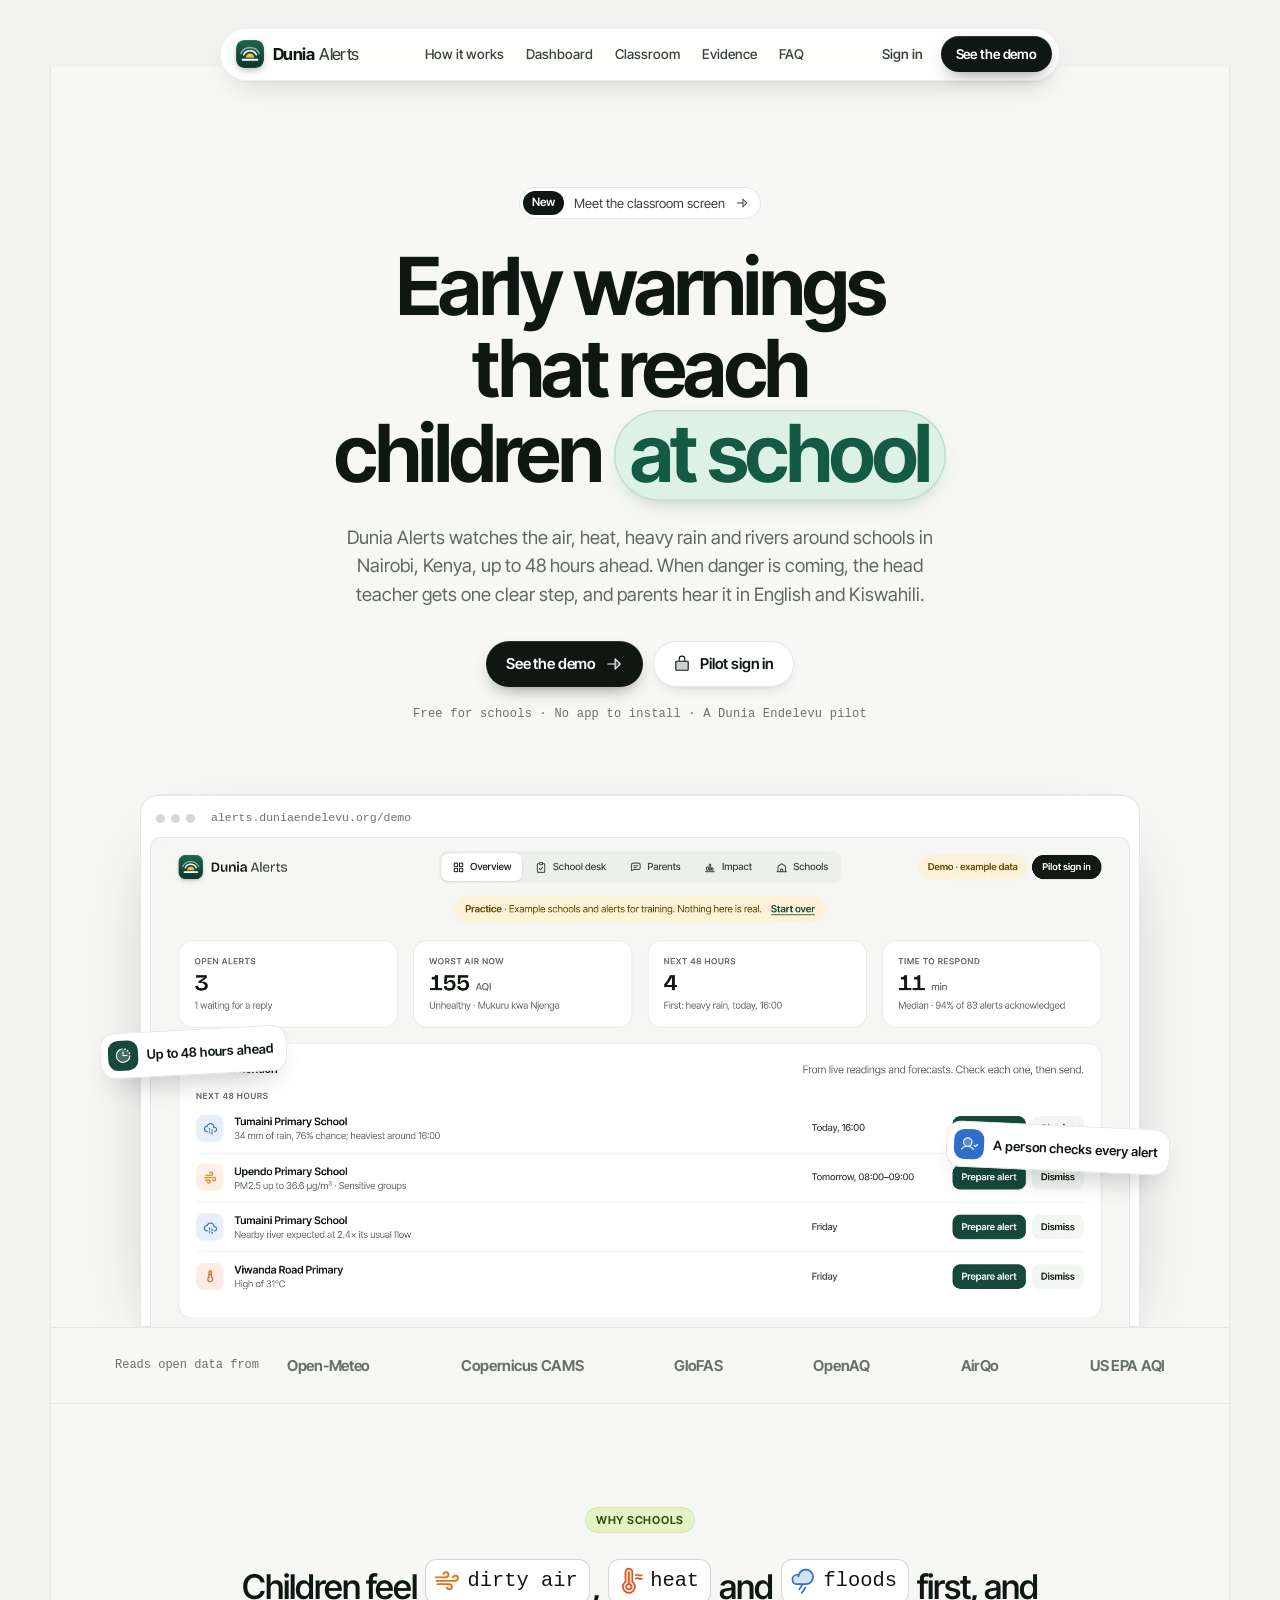
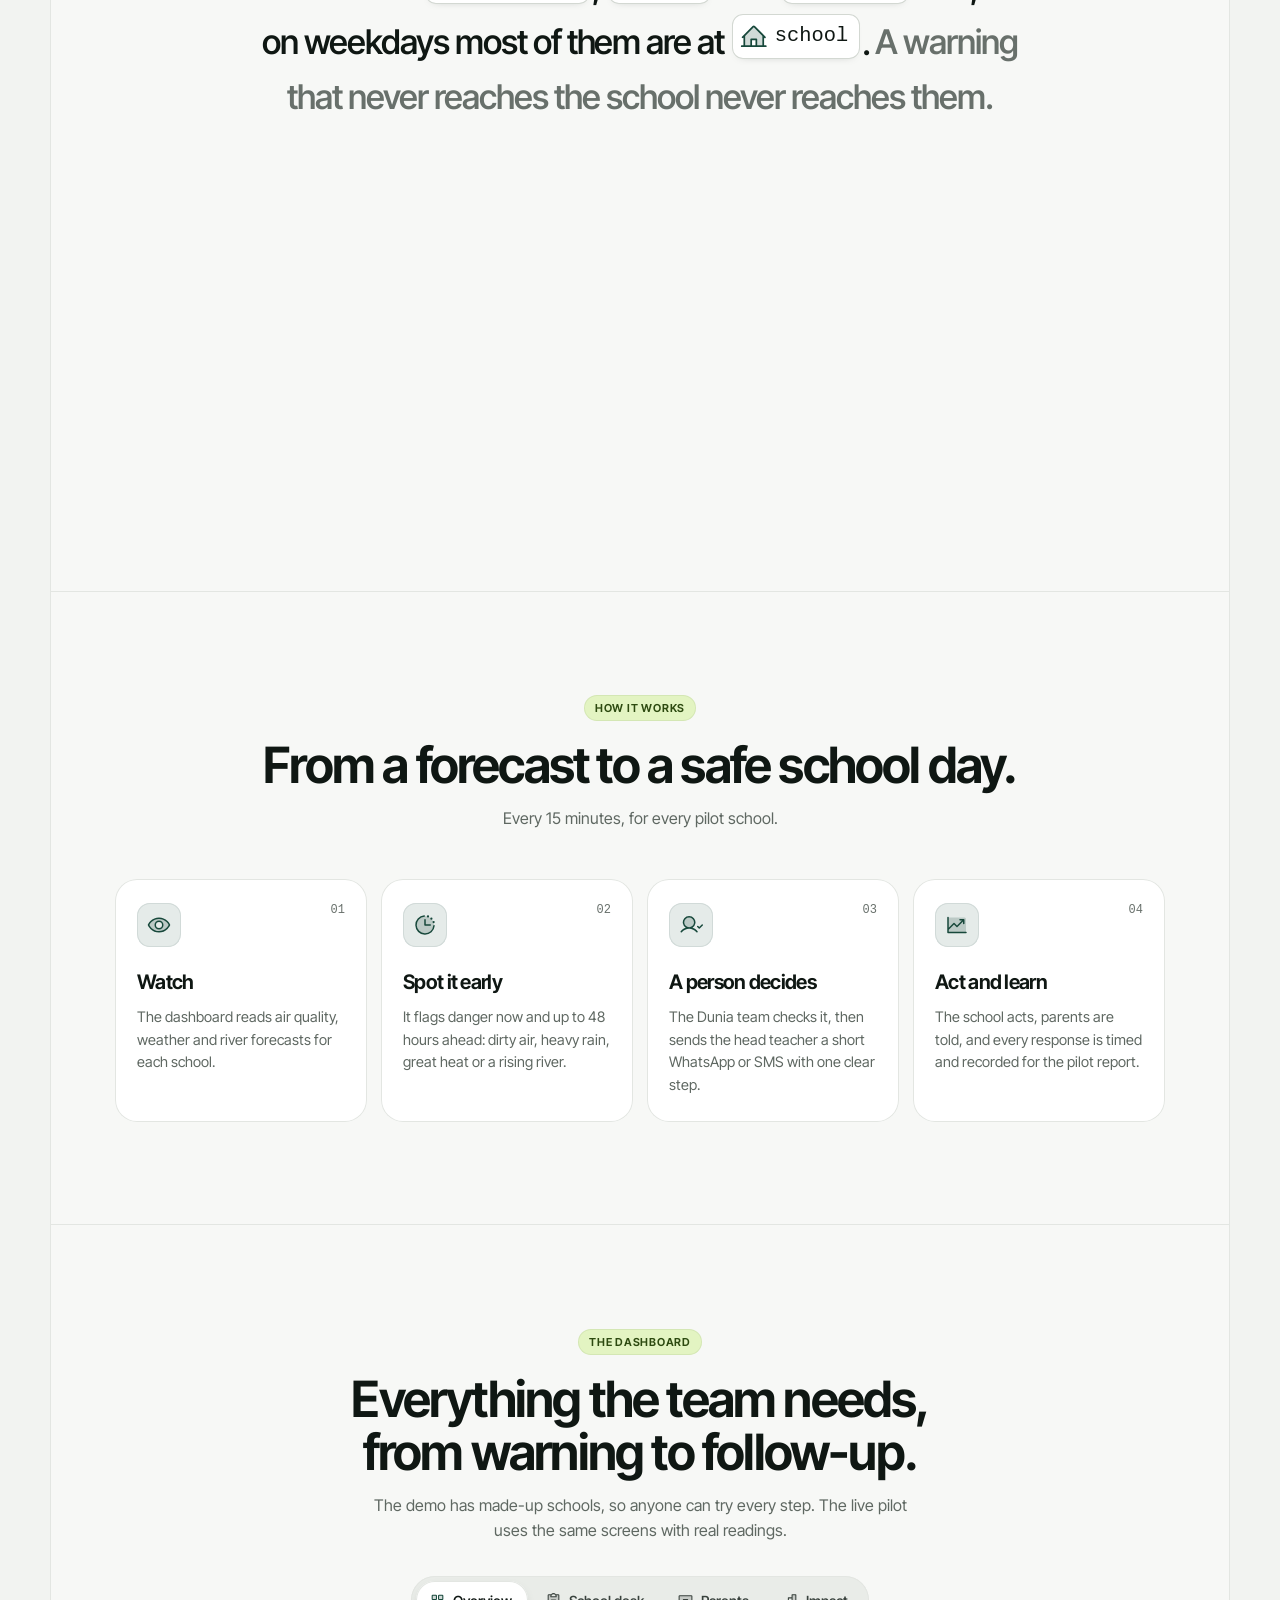
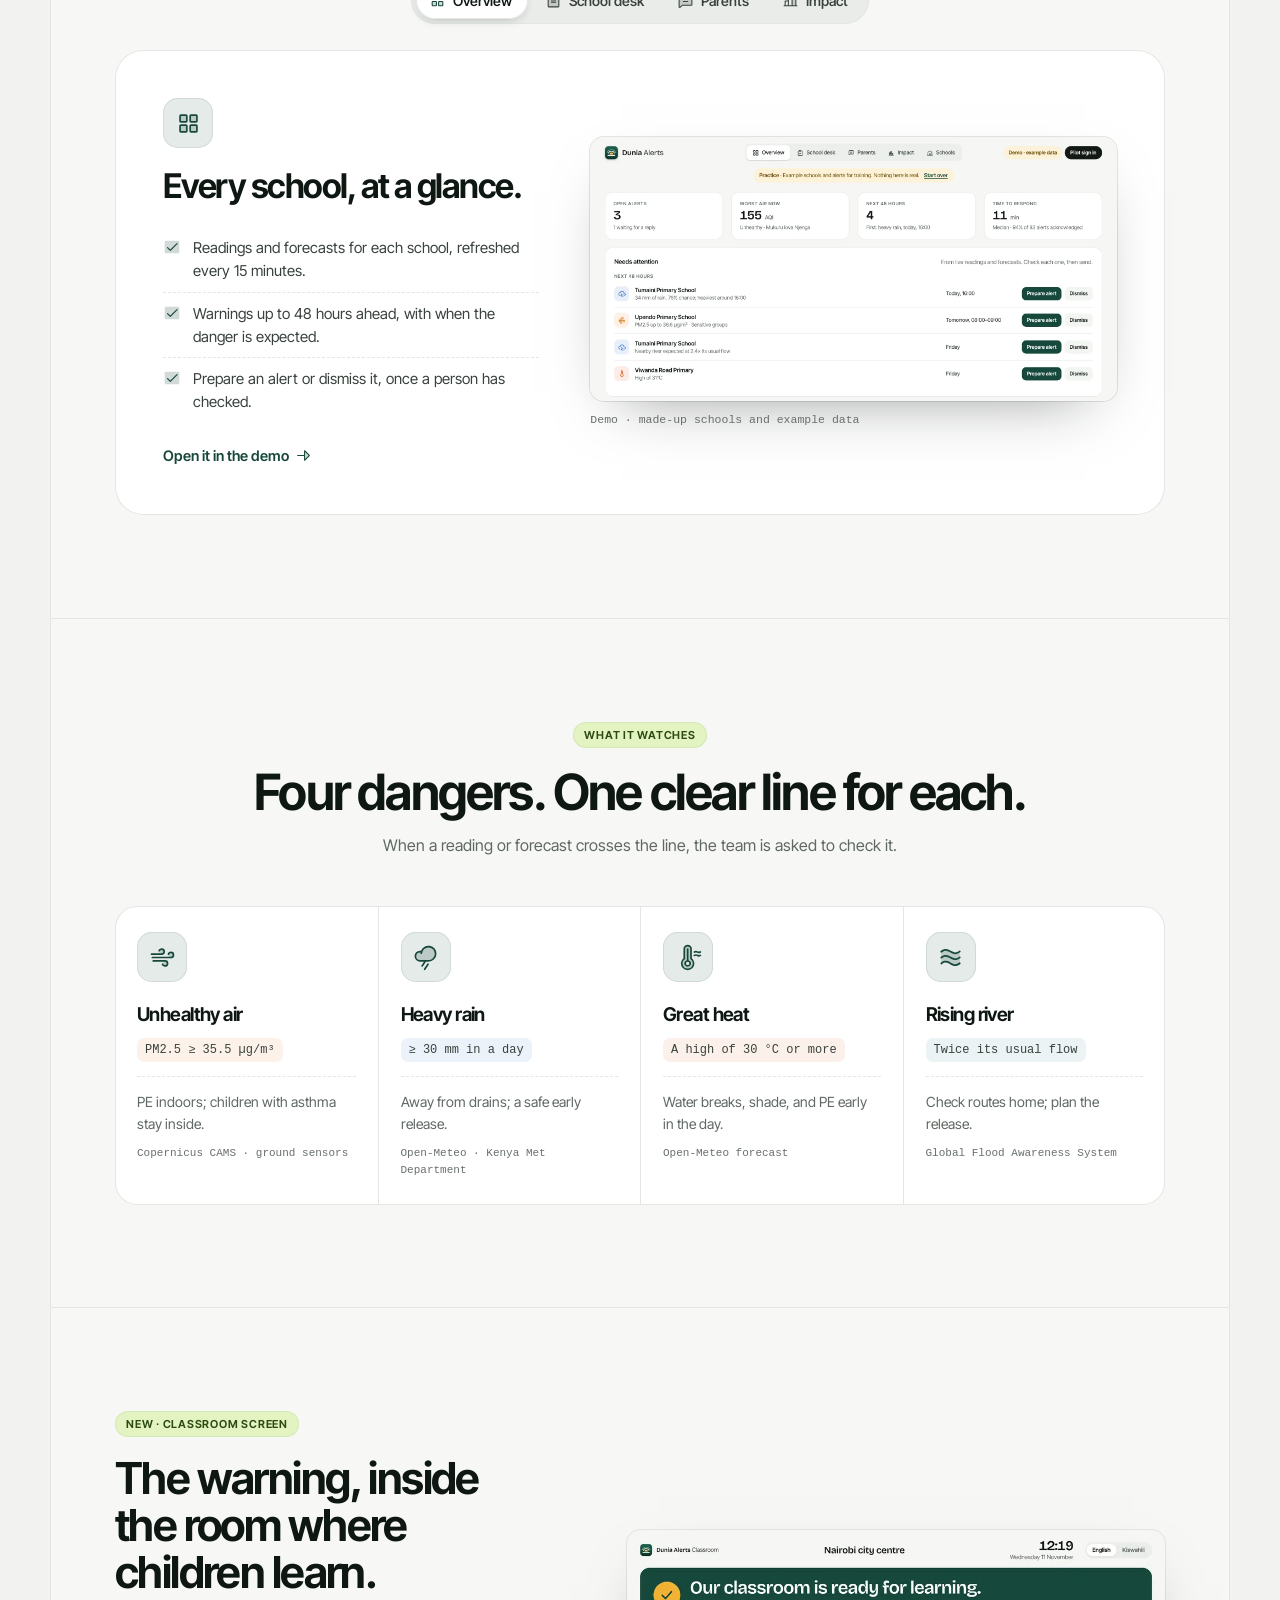
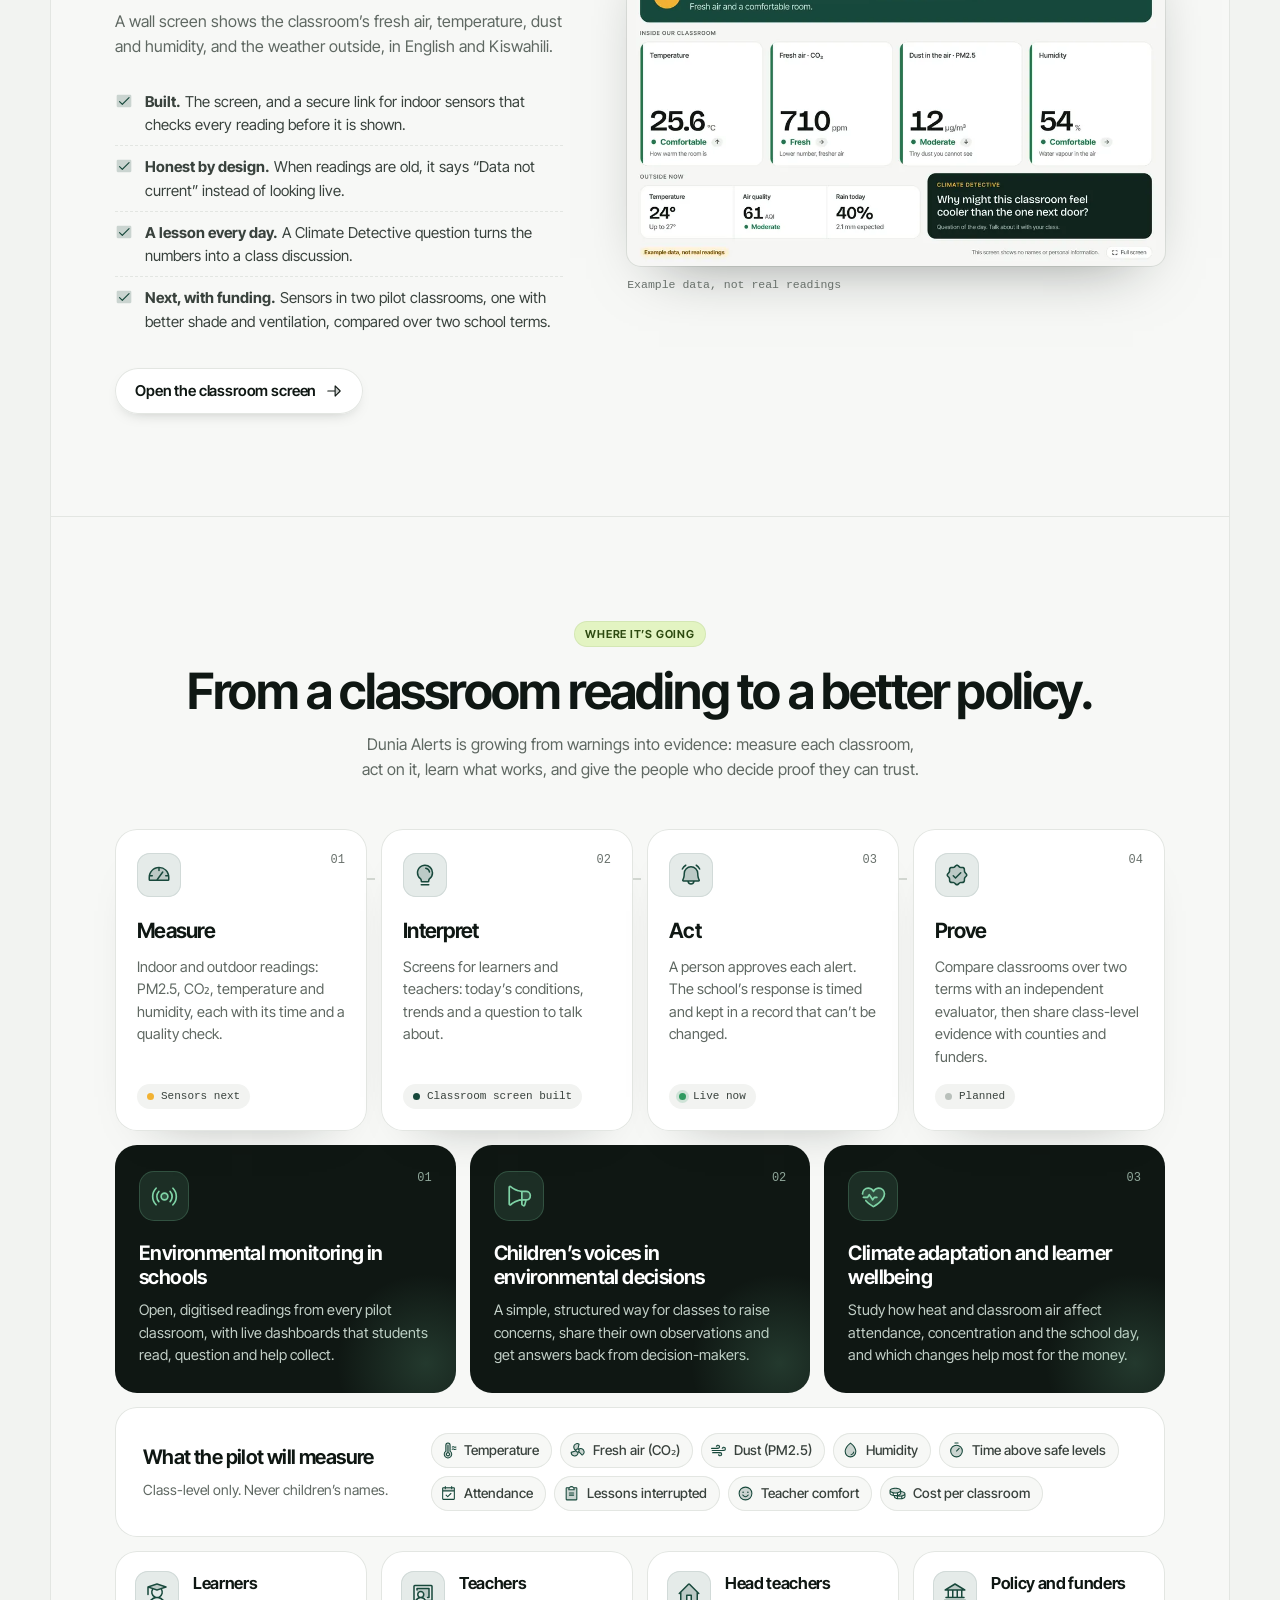
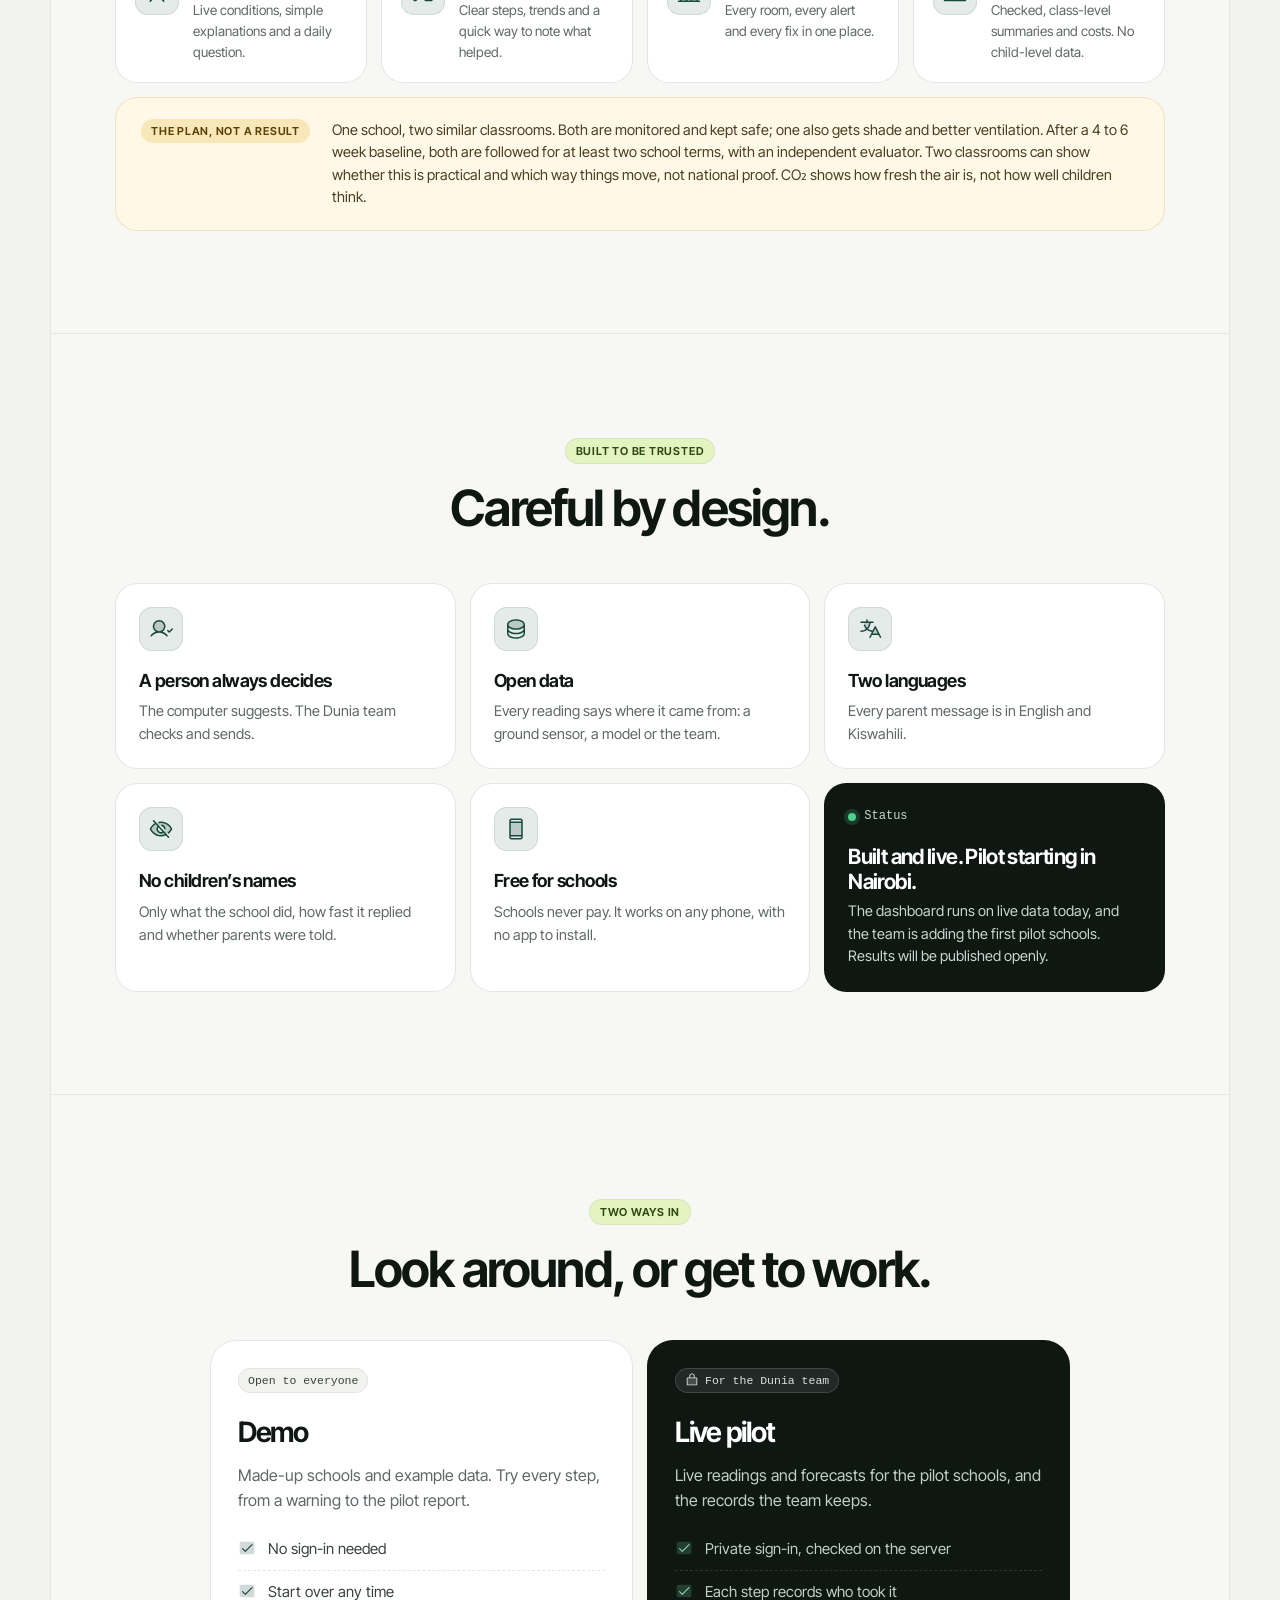
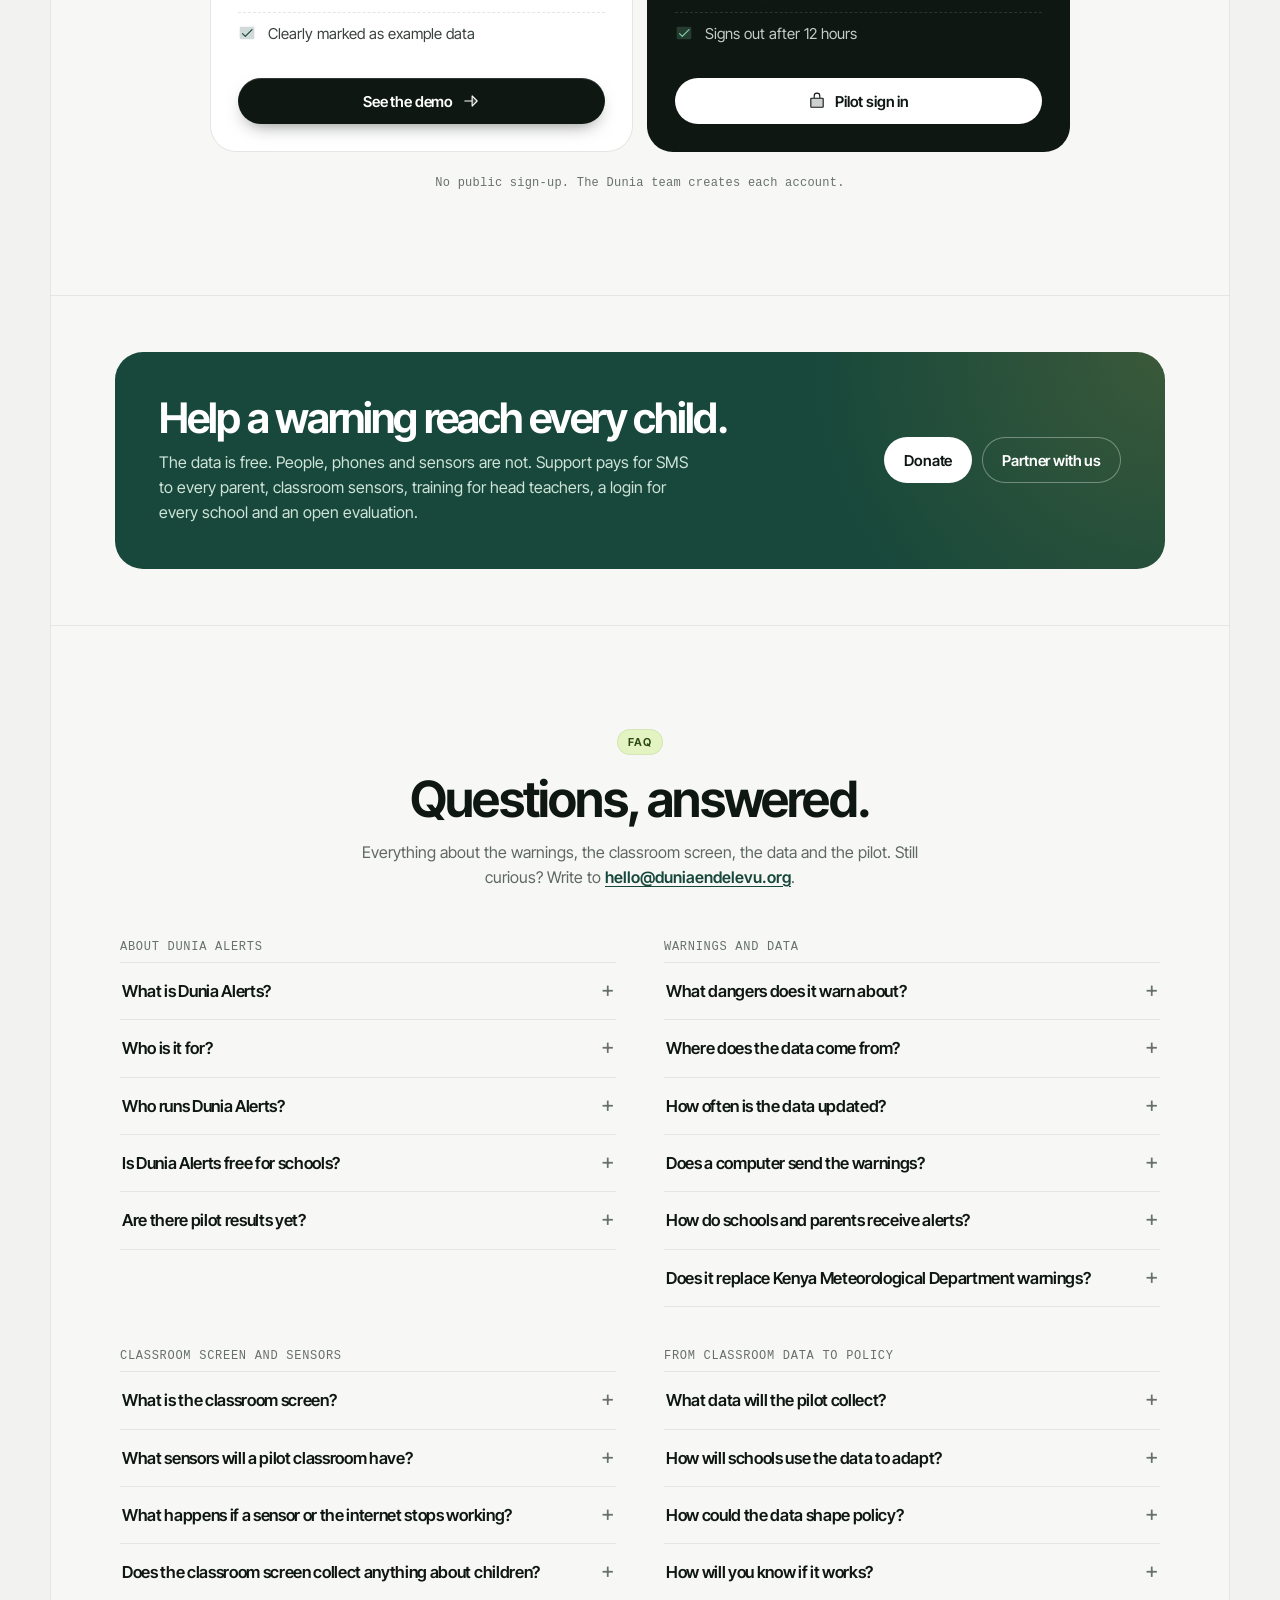
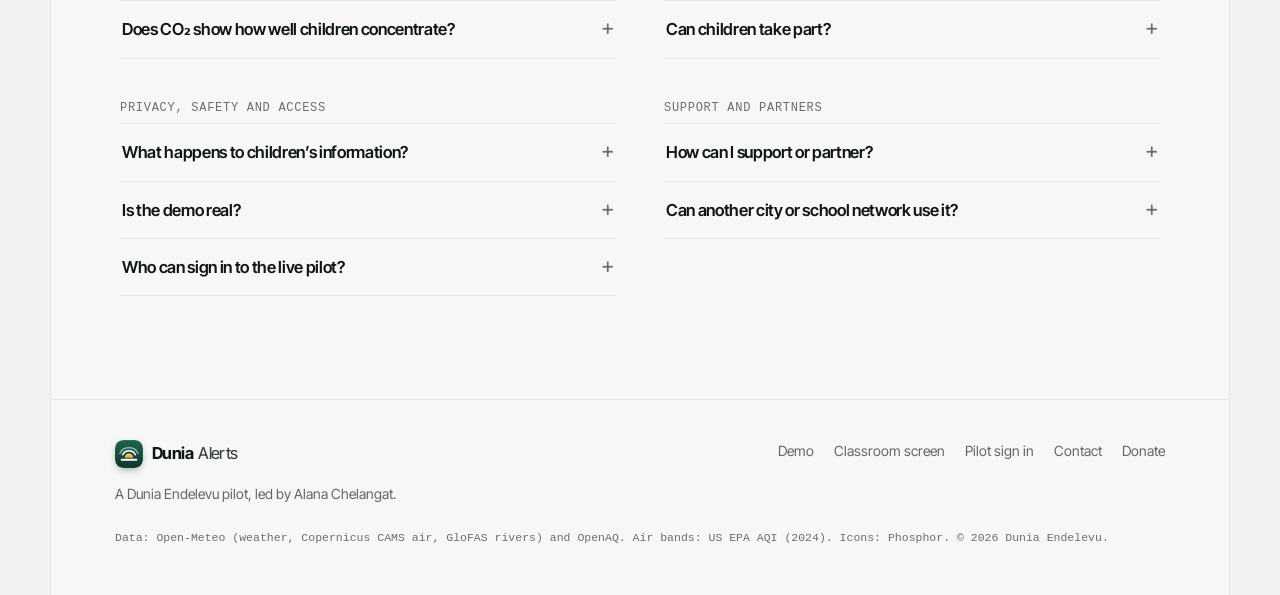
==== index.html @ 41ab7a19 "New logo, counting cards, duotone icons and the data-to-policy story - New Dunia Alerts mark (sunris" ====
<!doctype html>
<html lang="en">
<head>
<meta charset="utf-8">
<meta name="viewport" content="width=device-width, initial-scale=1, viewport-fit=cover">
<title>Dunia Alerts · Early warnings and climate-smart classrooms for Nairobi schools</title>
<meta name="description" content="Dunia Alerts warns Nairobi schools about unhealthy air, heat, heavy rain and rising rivers up to 48 hours ahead, helps head teachers act in time, and is building classroom sensors that help schools adapt. Try the demo. A Dunia Endelevu pilot in Kenya.">
<link rel="canonical" href="https://alerts.duniaendelevu.org/">
<meta name="robots" content="index, follow, max-image-preview:large, max-snippet:-1">
<meta name="theme-color" content="#F2F3F1">
<meta name="author" content="Dunia Endelevu">
<meta name="geo.region" content="KE-30">
<meta name="geo.placename" content="Nairobi">
<meta property="og:type" content="website">
<meta property="og:site_name" content="Dunia Alerts">
<meta property="og:title" content="Dunia Alerts · Early warnings that reach children at school">
<meta property="og:description" content="Air, heat, rain and river warnings for Nairobi schools, one clear step for the head teacher, messages for parents in English and Kiswahili, and classroom screens that help schools adapt.">
<meta property="og:url" content="https://alerts.duniaendelevu.org/">
<meta property="og:image" content="https://alerts.duniaendelevu.org/og-image.png">
<meta property="og:image:width" content="1200">
<meta property="og:image:height" content="630">
<meta property="og:image:alt" content="Dunia Alerts: early warnings that reach children at school, with the dashboard showing alerts for Nairobi schools.">
<meta property="og:locale" content="en_KE">
<meta name="twitter:card" content="summary_large_image">
<meta name="twitter:title" content="Dunia Alerts · Early warnings that reach children at school">
<meta name="twitter:description" content="Air, heat, rain and river warnings for Nairobi schools, and classroom screens that help schools adapt. A Dunia Endelevu pilot.">
<meta name="twitter:image" content="https://alerts.duniaendelevu.org/og-image.png">
<link rel="icon" href="/favicon.svg" type="image/svg+xml">
<link rel="apple-touch-icon" href="/apple-touch-icon.png">
<link rel="manifest" href="/site.webmanifest">
<link rel="preload" href="/assets/fonts/inter-tight-latin-wght-normal.woff2" as="font" type="font/woff2" crossorigin>
<link rel="stylesheet" href="/assets/site.css">
<script src="/assets/site.js" defer></script>
<script type="application/ld+json">{
 "@context": "https://schema.org",
 "@graph": [
  {
   "@type": "WebSite",
   "@id": "https://alerts.duniaendelevu.org/#website",
   "url": "https://alerts.duniaendelevu.org/",
   "name": "Dunia Alerts",
   "inLanguage": "en",
   "publisher": {
    "@id": "https://duniaendelevu.org/#organization"
   }
  },
  {
   "@type": "WebApplication",
   "@id": "https://alerts.duniaendelevu.org/#app",
   "name": "Dunia Alerts",
   "url": "https://alerts.duniaendelevu.org/",
   "description": "Early warning and learning system for schools in Nairobi, Kenya: unhealthy air, heat, heavy rain and rising rivers up to 48 hours ahead, steps for head teachers, messages for parents in English and Kiswahili, and classroom screens.",
   "applicationCategory": "EducationalApplication",
   "operatingSystem": "Any (web browser)",
   "inLanguage": [
    "en",
    "sw"
   ],
   "isAccessibleForFree": true,
   "offers": {
    "@type": "Offer",
    "price": "0",
    "priceCurrency": "KES"
   },
   "areaServed": {
    "@type": "City",
    "name": "Nairobi",
    "containedInPlace": {
     "@type": "Country",
     "name": "Kenya"
    }
   },
   "audience": {
    "@type": "EducationalAudience",
    "educationalRole": [
     "teacher",
     "student",
     "administrator"
    ]
   },
   "publisher": {
    "@id": "https://duniaendelevu.org/#organization"
   },
   "screenshot": "https://alerts.duniaendelevu.org/og-image.png",
   "image": "https://alerts.duniaendelevu.org/icon-512.png"
  },
  {
   "@type": "NGO",
   "@id": "https://duniaendelevu.org/#organization",
   "name": "Dunia Endelevu",
   "url": "https://duniaendelevu.org/",
   "logo": "https://duniaendelevu.org/assets/img/icon-512.png",
   "founder": {
    "@type": "Person",
    "name": "Alana Chelangat",
    "url": "https://alanachelangat.com/"
   },
   "areaServed": "Kenya"
  },
  {
   "@type": "FAQPage",
   "@id": "https://alerts.duniaendelevu.org/#faq",
   "mainEntity": [
    {
     "@type": "Question",
     "name": "What is Dunia Alerts?",
     "acceptedAnswer": {
      "@type": "Answer",
      "text": "Dunia Alerts is an early warning and learning system for schools in Nairobi, Kenya. It watches air quality, heat, heavy rain and rivers around each school, now and up to 48 hours ahead. The Dunia team checks each warning and sends the head teacher one clear step, parents are told in English and Kiswahili, and every response is recorded. It is a Dunia Endelevu pilot, led by Alana Chelangat."
     }
    },
    {
     "@type": "Question",
     "name": "Who is it for?",
     "acceptedAnswer": {
      "@type": "Answer",
      "text": "Learners, teachers and head teachers first. Learners see a simple classroom screen, teachers and head teachers get clear steps, and the Dunia team runs the warnings. Later, researchers, county officials and funders will see class-level summaries only, never information about a single child."
     }
    },
    {
     "@type": "Question",
     "name": "Who runs Dunia Alerts?",
     "acceptedAnswer": {
      "@type": "Answer",
      "text": "Dunia Endelevu, a youth-led climate organisation in Kenya founded by Alana Chelangat. The pilot is supported by donors and partners."
     }
    },
    {
     "@type": "Question",
     "name": "Is Dunia Alerts free for schools?",
     "acceptedAnswer": {
      "@type": "Answer",
      "text": "Yes. Schools never pay. The pilot is run by Dunia Endelevu and supported by donors."
     }
    },
    {
     "@type": "Question",
     "name": "Are there pilot results yet?",
     "acceptedAnswer": {
      "@type": "Answer",
      "text": "Not yet. The dashboard is built and runs on live data, and the first pilot schools are being added. Results, including what did not work, will be published openly."
     }
    },
    {
     "@type": "Question",
     "name": "What dangers does it warn about?",
     "acceptedAnswer": {
      "@type": "Answer",
      "text": "Unhealthy air (fine dust, PM2.5, of 35.5 µg/m³ or more), heavy rain (30 mm or more in a day), great heat (a high of 30 °C or more) and rising rivers (twice their usual flow), now and up to 48 hours ahead."
     }
    },
    {
     "@type": "Question",
     "name": "Where does the data come from?",
     "acceptedAnswer": {
      "@type": "Answer",
      "text": "Weather forecasts from Open-Meteo, air quality from the Copernicus Atmosphere Monitoring Service, river flow from the Global Flood Awareness System, and, where available, ground sensors through OpenAQ, including AirQo sensors in Nairobi. Classroom sensors are the next step."
     }
    },
    {
     "@type": "Question",
     "name": "How often is the data updated?",
     "acceptedAnswer": {
      "@type": "Answer",
      "text": "Weather, air and river forecasts are read every 15 minutes. Classroom readings appear as soon as they arrive and pass quality checks. A reading that is too old is marked “Data not current” instead of looking live."
     }
    },
    {
     "@type": "Question",
     "name": "Does a computer send the warnings?",
     "acceptedAnswer": {
      "@type": "Answer",
      "text": "No. The dashboard suggests an alert when a reading or forecast crosses a safe level. A person on the Dunia team checks it and decides to send it."
     }
    },
    {
     "@type": "Question",
     "name": "How do schools and parents receive alerts?",
     "acceptedAnswer": {
      "@type": "Answer",
      "text": "The head teacher gets a short WhatsApp message or SMS with one clear step. Parents get a ready-made message in English and Kiswahili. Nobody needs to install an app."
     }
    },
    {
     "@type": "Question",
     "name": "Does it replace Kenya Meteorological Department warnings?",
     "acceptedAnswer": {
      "@type": "Answer",
      "text": "No. It adds to them. For heavy rain it follows Kenya Meteorological Department advisories, and its job is to help each school act on warnings in time."
     }
    },
    {
     "@type": "Question",
     "name": "What is the classroom screen?",
     "acceptedAnswer": {
      "@type": "Answer",
      "text": "A wall screen that shows the room’s fresh air (CO₂), temperature, dust (PM2.5) and humidity, and the weather outside, in English and Kiswahili. A Climate Detective question each day turns the numbers into a class discussion."
     }
    },
    {
     "@type": "Question",
     "name": "What sensors will a pilot classroom have?",
     "acceptedAnswer": {
      "@type": "Answer",
      "text": "An indoor sensor for PM2.5, CO₂, temperature and humidity, an outdoor sensor to compare with, a small gateway that stores readings if the internet drops, and a wall screen. Final positions follow a site survey, safe mounting out of children’s reach, and calibration."
     }
    },
    {
     "@type": "Question",
     "name": "What happens if a sensor or the internet stops working?",
     "acceptedAnswer": {
      "@type": "Answer",
      "text": "The screen keeps the last valid reading with its time and shows “Data not current” instead of looking live. Readings are kept on the gateway and sent when the connection returns."
     }
    },
    {
     "@type": "Question",
     "name": "Does the classroom screen collect anything about children?",
     "acceptedAnswer": {
      "@type": "Answer",
      "text": "No. It shows the room’s temperature, fresh air (CO₂), dust and humidity, and the weather outside. It has no camera or microphone, shows no names and has no controls for learners."
     }
    },
    {
     "@type": "Question",
     "name": "Does CO₂ show how well children concentrate?",
     "acceptedAnswer": {
      "@type": "Answer",
      "text": "No. CO₂ shows how fresh the air is, which tells you about ventilation. Any effect on concentration and learning needs a careful study with a trained evaluator."
     }
    },
    {
     "@type": "Question",
     "name": "What data will the pilot collect?",
     "acceptedAnswer": {
      "@type": "Answer",
      "text": "Room conditions (temperature, humidity, CO₂, PM2.5 and how long each stays above a safe level), school-approved attendance and lesson interruptions for the whole class, short voluntary teacher surveys, and the cost of each change. Never children’s names."
     }
    },
    {
     "@type": "Question",
     "name": "How will schools use the data to adapt?",
     "acceptedAnswer": {
      "@type": "Answer",
      "text": "To see when and where rooms get too hot, stuffy or dusty, to try changes such as shade, better ventilation, moving PE or adding water breaks, and to check whether conditions really improved."
     }
    },
    {
     "@type": "Question",
     "name": "How could the data shape policy?",
     "acceptedAnswer": {
      "@type": "Answer",
      "text": "Class-level and school-level summaries, checked by an independent evaluator, can show county and national education and environment offices what works for schools and what it costs. Wider county or national dashboards come only after the data has been validated."
     }
    },
    {
     "@type": "Question",
     "name": "How will you know if it works?",
     "acceptedAnswer": {
      "@type": "Answer",
      "text": "The first study uses one school and two similar classrooms. Both are monitored and kept safe; one also gets shade and ventilation improvements. After a 4 to 6 week baseline, both are followed for at least two school terms, with an independent evaluator. Two classrooms can show whether it is practical and which way things move, not national proof."
     }
    },
    {
     "@type": "Question",
     "name": "Can children take part?",
     "acceptedAnswer": {
      "@type": "Answer",
      "text": "Yes. Classes read their own screen and discuss a Climate Detective question every day. A planned feature will let classes share observations and concerns and receive replies from decision-makers."
     }
    },
    {
     "@type": "Question",
     "name": "What happens to children’s information?",
     "acceptedAnswer": {
      "@type": "Answer",
      "text": "Dunia Alerts never records children’s names. It records what the school did, how fast it replied and whether parents were told. Research data stays at class level, needs school and research approvals, and small groups are never shown in public summaries. The pilot’s records stay on the Dunia team’s devices and in their backups."
     }
    },
    {
     "@type": "Question",
     "name": "Is the demo real?",
     "acceptedAnswer": {
      "@type": "Answer",
      "text": "No. The demo uses made-up schools and example data, so anyone can try every step safely. It is clearly marked, and nothing in it is a real reading or a real result."
     }
    },
    {
     "@type": "Question",
     "name": "Who can sign in to the live pilot?",
     "acceptedAnswer": {
      "@type": "Answer",
      "text": "The Dunia team running the Nairobi pilot. There is no public sign-up: the team creates each account. Anyone can try the demo without signing in. Lost your password? Write to hello@duniaendelevu.org."
     }
    },
    {
     "@type": "Question",
     "name": "How can I support or partner?",
     "acceptedAnswer": {
      "@type": "Answer",
      "text": "Donate or get in touch through Dunia Endelevu. Support pays for SMS to every parent, classroom sensors, training for head teachers, a login for every school and an open evaluation. Schools, county education offices, weather and air agencies and funders are all welcome."
     }
    },
    {
     "@type": "Question",
     "name": "Can another city or school network use it?",
     "acceptedAnswer": {
      "@type": "Answer",
      "text": "We hope so. The forecasts it reads cover the whole world, so the same approach can work elsewhere. Get in touch through Dunia Endelevu and we will share what we learn from the pilot."
     }
    }
   ]
  }
 ]
}</script>
</head>
<body>
<a class="skip" href="#main">Skip to content</a>

<header class="nav">
  <div class="nav__bar">
    <a class="brand" href="/" aria-label="Dunia Alerts home"><span class="brand__mark" aria-hidden="true"></span>Dunia<span class="brand__sub">Alerts</span></a>
    <nav class="nav__links" aria-label="Sections">
      <a href="#how">How it works</a>
      <a href="#dashboard">Dashboard</a>
      <a href="#classroom">Classroom</a>
      <a href="#evidence">Evidence</a>
      <a href="#faq">FAQ</a>
    </nav>
    <div class="nav__end">
      <a class="nav__signin" href="/login">Sign in</a>
      <a class="btn btn--dark btn--sm" href="/demo"><span class="nav__long">See the demo</span><span class="nav__short">Demo</span></a>
    </div>
  </div>
</header>

<div class="frame">
<main id="main">

  <section class="hero" aria-labelledby="top">
    <a class="badge" href="#classroom"><b>New</b>Meet the classroom screen<svg class="ic ic--arrow" aria-hidden="true"><use href="/assets/icons.svg#arrow"/></svg></a>
    <h1 class="h1" id="top">Early warnings that reach children <span class="hl">at school</span></h1>
    <p class="lede">Dunia Alerts watches the air, heat, heavy rain and rivers around schools in Nairobi, Kenya, up to 48 hours ahead. When danger is coming, the head teacher gets one clear step, and parents hear it in English and Kiswahili.</p>
    <div class="btns">
      <a class="btn btn--dark" href="/demo">See the demo<svg class="ic ic--arrow" aria-hidden="true"><use href="/assets/icons.svg#arrow"/></svg></a>
      <a class="btn btn--light" href="/login"><svg class="ic" aria-hidden="true"><use href="/assets/icons.svg#lock"/></svg>Pilot sign in</a>
    </div>
    <p class="micro">Free for schools · No app to install · A Dunia Endelevu pilot</p>

    <div class="shot">
      <span class="chip chip--a"><span class="chip__ico" style="--c:var(--accent)"><svg class="ic" aria-hidden="true"><use href="/assets/icons.svg#early"/></svg></span>Up to 48 hours ahead</span>
      <span class="chip chip--b"><span class="chip__ico" style="--c:var(--rain)"><svg class="ic" aria-hidden="true"><use href="/assets/icons.svg#decide"/></svg></span>A person checks every alert</span>
      <div class="shot__frame">
        <div class="shot__bar" aria-hidden="true"><i></i><i></i><i></i><span>alerts.duniaendelevu.org/demo</span></div>
        <img class="shot__img" src="/assets/shots/overview.webp" srcset="/assets/shots/overview-960.webp 960w, /assets/shots/overview.webp 1920w" sizes="(max-width: 1060px) 92vw, 980px" width="1920" height="960" fetchpriority="high" alt="The Dunia Alerts overview with example data: open alerts, the worst air now, warnings for the next 48 hours and the time schools take to respond, above a list of schools that need attention.">
      </div>
    </div>
  </section>

  <div class="strip">
    <span class="strip__label">Reads open data from</span>
    <ul class="strip__list">
      <li>Open-Meteo</li>
      <li>Copernicus CAMS</li>
      <li>GloFAS</li>
      <li>OpenAQ</li>
      <li>AirQo</li>
      <li>US EPA AQI</li>
    </ul>
  </div>

  <section class="sec" id="why" aria-labelledby="why-h">
    <span class="kicker">Why schools</span>
    <h2 class="sr" id="why-h">Why early warnings must reach schools</h2>
    <p class="sentence">Children feel <span class="nw"><span class="tag" style="--c:var(--air)"><svg class="ic" aria-hidden="true"><use href="/assets/icons.svg#air"/></svg>dirty air</span>,</span> <span class="tag" style="--c:var(--heat)"><svg class="ic" aria-hidden="true"><use href="/assets/icons.svg#heat"/></svg>heat</span> and <span class="tag" style="--c:var(--rain)"><svg class="ic" aria-hidden="true"><use href="/assets/icons.svg#rain"/></svg>floods</span> first, and on weekdays most of them are at <span class="nw"><span class="tag" style="--c:var(--accent)"><svg class="ic" aria-hidden="true"><use href="/assets/icons.svg#school"/></svg>school</span>.</span> <span class="soft">A warning that never reaches the school never reaches them.</span></p>
    <div class="metrics">
      <article class="metric" style="--i:0">
        <p class="metric__label"><b>Children under 15</b> breathe air dirtier than the WHO guidelines</p>
        <p class="metric__num"><span class="metric__v">93</span><span class="metric__u">%</span></p>
        <a class="metric__src" href="https://www.paho.org/en/news/29-10-2018-more-90-worlds-children-breathe-toxic-air-every-day" rel="noopener">WHO, 2018</a>
      </article>
      <article class="metric" style="--i:1">
        <p class="metric__label"><b>Nairobi’s fine dust</b> over three years, against the WHO yearly guideline</p>
        <p class="metric__num"><span class="metric__v">3.7</span><span class="metric__u">×</span></p>
        <a class="metric__src" href="https://pmc.ncbi.nlm.nih.gov/articles/PMC11115977" rel="noopener">Environmental Epidemiology, 2024</a>
      </article>
      <article class="metric" style="--i:2">
        <p class="metric__label"><b>People forced from home</b> by Kenya’s 2024 floods, which also delayed the school term</p>
        <p class="metric__num"><span class="metric__v">131</span><span class="metric__u">K+</span></p>
        <a class="metric__src" href="https://nation.africa/kenya/news/education/cs-machogu-postpones-opening-of-schools-to-may-6-4606688" rel="noopener">Nation, 2024</a>
      </article>
      <article class="metric" style="--i:3">
        <p class="metric__label"><b>Countries</b> still without warnings for many dangers. The UN aims to cover everyone by 2027</p>
        <p class="metric__num"><span class="metric__u">~</span><span class="metric__v">60</span></p>
        <a class="metric__src" href="https://www.climatechangenews.com/2026/09/23/despite-real-progress-third-of-countries-still-lack-early-warning-systems/" rel="noopener">Climate Home News, 2026</a>
      </article>
    </div>
  </section>

  <section class="sec center" id="how" aria-labelledby="how-h">
    <span class="kicker">How it works</span>
    <h2 class="h2" id="how-h">From a forecast to a safe school day.</h2>
    <p class="sub">Every 15 minutes, for every pilot school.</p>
    <ol class="steps">
      <li class="step"><span class="step__n">01</span><span class="tile"><svg class="ic" aria-hidden="true"><use href="/assets/icons.svg#watch"/></svg></span><h3>Watch</h3><p>The dashboard reads air quality, weather and river forecasts for each school.</p></li>
      <li class="step"><span class="step__n">02</span><span class="tile"><svg class="ic" aria-hidden="true"><use href="/assets/icons.svg#early"/></svg></span><h3>Spot it early</h3><p>It flags danger now and up to 48 hours ahead: dirty air, heavy rain, great heat or a rising river.</p></li>
      <li class="step"><span class="step__n">03</span><span class="tile"><svg class="ic" aria-hidden="true"><use href="/assets/icons.svg#decide"/></svg></span><h3>A person decides</h3><p>The Dunia team checks it, then sends the head teacher a short WhatsApp or SMS with one clear step.</p></li>
      <li class="step"><span class="step__n">04</span><span class="tile"><svg class="ic" aria-hidden="true"><use href="/assets/icons.svg#learn"/></svg></span><h3>Act and learn</h3><p>The school acts, parents are told, and every response is timed and recorded for the pilot report.</p></li>
    </ol>
  </section>

  <section class="sec center" id="dashboard" aria-labelledby="dash-h">
    <span class="kicker">The dashboard</span>
    <h2 class="h2" id="dash-h">Everything the team needs, from warning to follow-up.</h2>
    <p class="sub">The demo has made-up schools, so anyone can try every step. The live pilot uses the same screens with real readings.</p>
    <div class="tabs" role="tablist" aria-label="Dashboard screens">
      <button type="button" role="tab" id="t-overview" aria-controls="p-overview" aria-selected="true"><svg class="ic" aria-hidden="true"><use href="/assets/icons.svg#overview"/></svg>Overview</button>
      <button type="button" role="tab" id="t-desk" aria-controls="p-desk" aria-selected="false" tabindex="-1"><svg class="ic" aria-hidden="true"><use href="/assets/icons.svg#desk"/></svg>School desk</button>
      <button type="button" role="tab" id="t-parents" aria-controls="p-parents" aria-selected="false" tabindex="-1"><svg class="ic" aria-hidden="true"><use href="/assets/icons.svg#parents"/></svg>Parents</button>
      <button type="button" role="tab" id="t-impact" aria-controls="p-impact" aria-selected="false" tabindex="-1"><svg class="ic" aria-hidden="true"><use href="/assets/icons.svg#impact"/></svg>Impact</button>
    </div>
    <div class="panel" role="tabpanel" id="p-overview" aria-labelledby="t-overview" tabindex="0">
      <div>
        <span class="tile tile--lg"><svg class="ic" aria-hidden="true"><use href="/assets/icons.svg#overview"/></svg></span>
        <h3>Every school, at a glance.</h3>
        <ul class="ticks">
          <li><svg class="ic ic--tick" aria-hidden="true"><use href="/assets/icons.svg#check"/></svg>Readings and forecasts for each school, refreshed every 15 minutes.</li>
          <li><svg class="ic ic--tick" aria-hidden="true"><use href="/assets/icons.svg#check"/></svg>Warnings up to 48 hours ahead, with when the danger is expected.</li>
          <li><svg class="ic ic--tick" aria-hidden="true"><use href="/assets/icons.svg#check"/></svg>Prepare an alert or dismiss it, once a person has checked.</li>
        </ul>
        <a class="more" href="/demo#overview">Open it in the demo<svg class="ic ic--arrow" aria-hidden="true"><use href="/assets/icons.svg#arrow"/></svg></a>
      </div>
      <figure>
        <img class="panel__shot" src="/assets/shots/overview-960.webp" srcset="/assets/shots/overview-960.webp 960w, /assets/shots/overview.webp 1920w" sizes="(max-width: 980px) 88vw, 620px" width="1920" height="960" loading="lazy" alt="The overview screen with example data: four summary tiles and a list of schools that need attention, each with Prepare alert and Dismiss buttons.">
        <figcaption class="panel__cap">Demo · made-up schools and example data</figcaption>
      </figure>
    </div>
    <div class="panel" role="tabpanel" id="p-desk" aria-labelledby="t-desk" tabindex="0" hidden>
      <div>
        <span class="tile tile--lg"><svg class="ic" aria-hidden="true"><use href="/assets/icons.svg#desk"/></svg></span>
        <h3>One clear step for the head teacher.</h3>
        <ul class="ticks">
          <li><svg class="ic ic--tick" aria-hidden="true"><use href="/assets/icons.svg#check"/></svg>Message the head teacher on WhatsApp or SMS in one tap.</li>
          <li><svg class="ic ic--tick" aria-hidden="true"><use href="/assets/icons.svg#check"/></svg>Record the reply, how fast it came and what the school did.</li>
          <li><svg class="ic ic--tick" aria-hidden="true"><use href="/assets/icons.svg#check"/></svg>Notes never hold pupils’ names.</li>
        </ul>
        <a class="more" href="/demo#desk">Open it in the demo<svg class="ic ic--arrow" aria-hidden="true"><use href="/assets/icons.svg#arrow"/></svg></a>
      </div>
      <figure>
        <img class="panel__shot" src="/assets/shots/desk-960.webp" srcset="/assets/shots/desk-960.webp 960w, /assets/shots/desk.webp 1920w" sizes="(max-width: 980px) 88vw, 620px" width="1920" height="1200" loading="lazy" alt="The school desk with example data: an unhealthy air alert, the step for the school, and a timeline from alert sent to the head teacher’s reply.">
        <figcaption class="panel__cap">Demo · made-up schools and example data</figcaption>
      </figure>
    </div>
    <div class="panel" role="tabpanel" id="p-parents" aria-labelledby="t-parents" tabindex="0" hidden>
      <div>
        <span class="tile tile--lg"><svg class="ic" aria-hidden="true"><use href="/assets/icons.svg#parents"/></svg></span>
        <h3>Parents hear it in two languages.</h3>
        <ul class="ticks">
          <li><svg class="ic ic--tick" aria-hidden="true"><use href="/assets/icons.svg#check"/></svg>Ready-made messages in English and Kiswahili.</li>
          <li><svg class="ic ic--tick" aria-hidden="true"><use href="/assets/icons.svg#check"/></svg>SMS length counted, so the cost is clear before sending.</li>
          <li><svg class="ic ic--tick" aria-hidden="true"><use href="/assets/icons.svg#check"/></svg>Mark parents as told, for the pilot record.</li>
        </ul>
        <a class="more" href="/demo#parents">Open it in the demo<svg class="ic ic--arrow" aria-hidden="true"><use href="/assets/icons.svg#arrow"/></svg></a>
      </div>
      <figure>
        <img class="panel__shot" src="/assets/shots/parents-960.webp" srcset="/assets/shots/parents-960.webp 960w, /assets/shots/parents.webp 1920w" sizes="(max-width: 980px) 88vw, 620px" width="1920" height="1200" loading="lazy" alt="The parents screen with example data: the same alert as a text message in English and in Kiswahili, with Copy and Open SMS buttons.">
        <figcaption class="panel__cap">Demo · made-up schools and example data</figcaption>
      </figure>
    </div>
    <div class="panel" role="tabpanel" id="p-impact" aria-labelledby="t-impact" tabindex="0" hidden>
      <div>
        <span class="tile tile--lg"><svg class="ic" aria-hidden="true"><use href="/assets/icons.svg#impact"/></svg></span>
        <h3>Every response, timed and recorded.</h3>
        <ul class="ticks">
          <li><svg class="ic ic--tick" aria-hidden="true"><use href="/assets/icons.svg#check"/></svg>Alerts sent, answered and acted on, week by week.</li>
          <li><svg class="ic ic--tick" aria-hidden="true"><use href="/assets/icons.svg#check"/></svg>How fast schools replied and what they did.</li>
          <li><svg class="ic ic--tick" aria-hidden="true"><use href="/assets/icons.svg#check"/></svg>Download the pilot record as a spreadsheet (CSV).</li>
        </ul>
        <a class="more" href="/demo#impact">Open it in the demo<svg class="ic ic--arrow" aria-hidden="true"><use href="/assets/icons.svg#arrow"/></svg></a>
      </div>
      <figure>
        <img class="panel__shot" src="/assets/shots/impact-960.webp" srcset="/assets/shots/impact-960.webp 960w, /assets/shots/impact.webp 1920w" sizes="(max-width: 980px) 88vw, 620px" width="1920" height="1200" loading="lazy" alt="The impact screen with example data: tiles for alerts sent, acknowledged, time to respond, action taken and parents told, above a chart of alerts each week.">
        <figcaption class="panel__cap">Demo · example numbers, not pilot results</figcaption>
      </figure>
    </div>
  </section>

  <section class="sec center" id="watch" aria-labelledby="watch-h">
    <span class="kicker">What it watches</span>
    <h2 class="h2" id="watch-h">Four dangers. One clear line for each.</h2>
    <p class="sub">When a reading or forecast crosses the line, the team is asked to check it.</p>
    <div class="hazards">
      <article class="hz" style="--c:var(--air)">
        <span class="tile tile--lg"><svg class="ic" aria-hidden="true"><use href="/assets/icons.svg#air"/></svg></span>
        <h3>Unhealthy air</h3>
        <div class="hz__when">PM2.5 ≥ 35.5 µg/m³</div>
        <p>PE indoors; children with asthma stay inside.</p>
        <small>Copernicus CAMS · ground sensors</small>
      </article>
      <article class="hz" style="--c:var(--rain)">
        <span class="tile tile--lg"><svg class="ic" aria-hidden="true"><use href="/assets/icons.svg#rain"/></svg></span>
        <h3>Heavy rain</h3>
        <div class="hz__when">≥ 30 mm in a day</div>
        <p>Away from drains; a safe early release.</p>
        <small>Open-Meteo · Kenya Met Department</small>
      </article>
      <article class="hz" style="--c:var(--heat)">
        <span class="tile tile--lg"><svg class="ic" aria-hidden="true"><use href="/assets/icons.svg#heat"/></svg></span>
        <h3>Great heat</h3>
        <div class="hz__when">A high of 30 °C or more</div>
        <p>Water breaks, shade, and PE early in the day.</p>
        <small>Open-Meteo forecast</small>
      </article>
      <article class="hz" style="--c:var(--river)">
        <span class="tile tile--lg"><svg class="ic" aria-hidden="true"><use href="/assets/icons.svg#river"/></svg></span>
        <h3>Rising river</h3>
        <div class="hz__when">Twice its usual flow</div>
        <p>Check routes home; plan the release.</p>
        <small>Global Flood Awareness System</small>
      </article>
    </div>
  </section>

  <section class="sec" id="classroom" aria-labelledby="room-h">
    <div class="split">
      <div>
        <span class="kicker">New · Classroom screen</span>
        <h2 class="h2" id="room-h">The warning, inside the room where children learn.</h2>
        <p class="sub sub--left">A wall screen shows the classroom’s fresh air, temperature, dust and humidity, and the weather outside, in English and Kiswahili.</p>
        <ul class="ticks">
          <li><svg class="ic ic--tick" aria-hidden="true"><use href="/assets/icons.svg#check"/></svg><span><b>Built.</b> The screen, and a secure link for indoor sensors that checks every reading before it is shown.</span></li>
          <li><svg class="ic ic--tick" aria-hidden="true"><use href="/assets/icons.svg#check"/></svg><span><b>Honest by design.</b> When readings are old, it says “Data not current” instead of looking live.</span></li>
          <li><svg class="ic ic--tick" aria-hidden="true"><use href="/assets/icons.svg#check"/></svg><span><b>A lesson every day.</b> A Climate Detective question turns the numbers into a class discussion.</span></li>
          <li><svg class="ic ic--tick" aria-hidden="true"><use href="/assets/icons.svg#check"/></svg><span><b>Next, with funding.</b> Sensors in two pilot classrooms, one with better shade and ventilation, compared over two school terms.</span></li>
        </ul>
        <div class="btns btns--left">
          <a class="btn btn--light" href="/classroom?demo=1">Open the classroom screen<svg class="ic ic--arrow" aria-hidden="true"><use href="/assets/icons.svg#arrow"/></svg></a>
        </div>
      </div>
      <figure class="split__shot">
        <img class="panel__shot" src="/assets/shots/classroom-960.webp" srcset="/assets/shots/classroom-960.webp 960w, /assets/shots/classroom.webp 1920w" sizes="(max-width: 980px) 88vw, 600px" width="1920" height="1200" loading="lazy" alt="The classroom screen with example data: ‘Our classroom is ready for learning’, tiles for temperature, fresh air, dust and humidity, the weather outside and a Climate Detective question.">
        <figcaption class="panel__cap">Example data, not real readings</figcaption>
      </figure>
    </div>
  </section>

  <section class="sec center" id="evidence" aria-labelledby="ev-h">
    <span class="kicker">Where it’s going</span>
    <h2 class="h2" id="ev-h">From a classroom reading to a better policy.</h2>
    <p class="sub">Dunia Alerts is growing from warnings into evidence: measure each classroom, act on it, learn what works, and give the people who decide proof they can trust.</p>

    <ol class="flow">
      <li class="flow__step"><span class="flow__n">01</span><span class="tile"><svg class="ic" aria-hidden="true"><use href="/assets/icons.svg#measure"/></svg></span><h3>Measure</h3><p>Indoor and outdoor readings: PM2.5, CO₂, temperature and humidity, each with its time and a quality check.</p><span class="state state--next">Sensors next</span></li>
      <li class="flow__step"><span class="flow__n">02</span><span class="tile"><svg class="ic" aria-hidden="true"><use href="/assets/icons.svg#interpret"/></svg></span><h3>Interpret</h3><p>Screens for learners and teachers: today’s conditions, trends and a question to talk about.</p><span class="state state--built">Classroom screen built</span></li>
      <li class="flow__step"><span class="flow__n">03</span><span class="tile"><svg class="ic" aria-hidden="true"><use href="/assets/icons.svg#act"/></svg></span><h3>Act</h3><p>A person approves each alert. The school’s response is timed and kept in a record that can’t be changed.</p><span class="state state--live">Live now</span></li>
      <li class="flow__step"><span class="flow__n">04</span><span class="tile"><svg class="ic" aria-hidden="true"><use href="/assets/icons.svg#prove"/></svg></span><h3>Prove</h3><p>Compare classrooms over two terms with an independent evaluator, then share class-level evidence with counties and funders.</p><span class="state">Planned</span></li>
    </ol>

    <div class="goals">
      <article class="goal">
        <span class="goal__n">01</span><span class="tile tile--lg"><svg class="ic" aria-hidden="true"><use href="/assets/icons.svg#sensor"/></svg></span>
        <h3>Environmental monitoring in schools</h3>
        <p>Open, digitised readings from every pilot classroom, with live dashboards that students read, question and help collect.</p>
      </article>
      <article class="goal">
        <span class="goal__n">02</span><span class="tile tile--lg"><svg class="ic" aria-hidden="true"><use href="/assets/icons.svg#voice"/></svg></span>
        <h3>Children’s voices in environmental decisions</h3>
        <p>A simple, structured way for classes to raise concerns, share their own observations and get answers back from decision-makers.</p>
      </article>
      <article class="goal">
        <span class="goal__n">03</span><span class="tile tile--lg"><svg class="ic" aria-hidden="true"><use href="/assets/icons.svg#wellbeing"/></svg></span>
        <h3>Climate adaptation and learner wellbeing</h3>
        <p>Study how heat and classroom air affect attendance, concentration and the school day, and which changes help most for the money.</p>
      </article>
    </div>

    <div class="collect">
      <div class="collect__head">
        <h3>What the pilot will measure</h3>
        <p>Class-level only. Never children’s names.</p>
      </div>
      <ul class="pills">
        <li><svg class="ic" aria-hidden="true"><use href="/assets/icons.svg#heat"/></svg>Temperature</li>
        <li><svg class="ic" aria-hidden="true"><use href="/assets/icons.svg#fan"/></svg>Fresh air (CO₂)</li>
        <li><svg class="ic" aria-hidden="true"><use href="/assets/icons.svg#air"/></svg>Dust (PM2.5)</li>
        <li><svg class="ic" aria-hidden="true"><use href="/assets/icons.svg#humidity"/></svg>Humidity</li>
        <li><svg class="ic" aria-hidden="true"><use href="/assets/icons.svg#time"/></svg>Time above safe levels</li>
        <li><svg class="ic" aria-hidden="true"><use href="/assets/icons.svg#attendance"/></svg>Attendance</li>
        <li><svg class="ic" aria-hidden="true"><use href="/assets/icons.svg#desk"/></svg>Lessons interrupted</li>
        <li><svg class="ic" aria-hidden="true"><use href="/assets/icons.svg#comfort"/></svg>Teacher comfort</li>
        <li><svg class="ic" aria-hidden="true"><use href="/assets/icons.svg#cost"/></svg>Cost per classroom</li>
      </ul>
    </div>

    <div class="roles">
      <div class="role"><span class="tile"><svg class="ic" aria-hidden="true"><use href="/assets/icons.svg#learners"/></svg></span><div><h3>Learners</h3><p>Live conditions, simple explanations and a daily question.</p></div></div>
      <div class="role"><span class="tile"><svg class="ic" aria-hidden="true"><use href="/assets/icons.svg#teachers"/></svg></span><div><h3>Teachers</h3><p>Clear steps, trends and a quick way to note what helped.</p></div></div>
      <div class="role"><span class="tile"><svg class="ic" aria-hidden="true"><use href="/assets/icons.svg#school"/></svg></span><div><h3>Head teachers</h3><p>Every room, every alert and every fix in one place.</p></div></div>
      <div class="role"><span class="tile"><svg class="ic" aria-hidden="true"><use href="/assets/icons.svg#policy"/></svg></span><div><h3>Policy and funders</h3><p>Checked, class-level summaries and costs. No child-level data.</p></div></div>
    </div>

    <aside class="plan">
      <span class="plan__tag">The plan, not a result</span>
      <p>One school, two similar classrooms. Both are monitored and kept safe; one also gets shade and better ventilation. After a 4 to 6 week baseline, both are followed for at least two school terms, with an independent evaluator. Two classrooms can show whether this is practical and which way things move, not national proof. CO₂ shows how fresh the air is, not how well children think.</p>
    </aside>
  </section>

  <section class="sec center" id="trust" aria-labelledby="trust-h">
    <span class="kicker">Built to be trusted</span>
    <h2 class="h2" id="trust-h">Careful by design.</h2>
    <div class="trust">
      <div><span class="tile"><svg class="ic" aria-hidden="true"><use href="/assets/icons.svg#decide"/></svg></span><h3>A person always decides</h3><p>The computer suggests. The Dunia team checks and sends.</p></div>
      <div><span class="tile"><svg class="ic" aria-hidden="true"><use href="/assets/icons.svg#data"/></svg></span><h3>Open data</h3><p>Every reading says where it came from: a ground sensor, a model or the team.</p></div>
      <div><span class="tile"><svg class="ic" aria-hidden="true"><use href="/assets/icons.svg#languages"/></svg></span><h3>Two languages</h3><p>Every parent message is in English and Kiswahili.</p></div>
      <div><span class="tile"><svg class="ic" aria-hidden="true"><use href="/assets/icons.svg#privacy"/></svg></span><h3>No children’s names</h3><p>Only what the school did, how fast it replied and whether parents were told.</p></div>
      <div><span class="tile"><svg class="ic" aria-hidden="true"><use href="/assets/icons.svg#phone"/></svg></span><h3>Free for schools</h3><p>Schools never pay. It works on any phone, with no app to install.</p></div>
      <div class="status"><span class="dot">Status</span><div><h3>Built and live. Pilot starting in Nairobi.</h3><p>The dashboard runs on live data today, and the team is adding the first pilot schools. Results will be published openly.</p></div></div>
    </div>
  </section>

  <section class="sec center" id="access" aria-labelledby="access-h">
    <span class="kicker">Two ways in</span>
    <h2 class="h2" id="access-h">Look around, or get to work.</h2>
    <div class="ways">
      <article class="way">
        <span class="way__tag">Open to everyone</span>
        <h3>Demo</h3>
        <p>Made-up schools and example data. Try every step, from a warning to the pilot report.</p>
        <ul class="ticks">
          <li><svg class="ic ic--tick" aria-hidden="true"><use href="/assets/icons.svg#check"/></svg>No sign-in needed</li>
          <li><svg class="ic ic--tick" aria-hidden="true"><use href="/assets/icons.svg#check"/></svg>Start over any time</li>
          <li><svg class="ic ic--tick" aria-hidden="true"><use href="/assets/icons.svg#check"/></svg>Clearly marked as example data</li>
        </ul>
        <a class="btn btn--dark btn--block" href="/demo">See the demo<svg class="ic ic--arrow" aria-hidden="true"><use href="/assets/icons.svg#arrow"/></svg></a>
      </article>
      <article class="way way--pilot">
        <span class="way__tag"><svg class="ic" aria-hidden="true"><use href="/assets/icons.svg#lock"/></svg>For the Dunia team</span>
        <h3>Live pilot</h3>
        <p>Live readings and forecasts for the pilot schools, and the records the team keeps.</p>
        <ul class="ticks">
          <li><svg class="ic ic--tick" aria-hidden="true"><use href="/assets/icons.svg#check"/></svg>Private sign-in, checked on the server</li>
          <li><svg class="ic ic--tick" aria-hidden="true"><use href="/assets/icons.svg#check"/></svg>Each step records who took it</li>
          <li><svg class="ic ic--tick" aria-hidden="true"><use href="/assets/icons.svg#check"/></svg>Signs out after 12 hours</li>
        </ul>
        <a class="btn btn--light btn--block" href="/login"><svg class="ic" aria-hidden="true"><use href="/assets/icons.svg#lock"/></svg>Pilot sign in</a>
      </article>
    </div>
    <p class="micro">No public sign-up. The Dunia team creates each account.</p>
  </section>

  <section class="sec sec--tight" aria-labelledby="fund-h">
    <div class="band">
      <div>
        <h2 id="fund-h">Help a warning reach every child.</h2>
        <p>The data is free. People, phones and sensors are not. Support pays for SMS to every parent, classroom sensors, training for head teachers, a login for every school and an open evaluation.</p>
      </div>
      <div class="btns">
        <a class="btn btn--light" href="https://duniaendelevu.org/donate">Donate</a>
        <a class="btn btn--ghost" href="https://duniaendelevu.org/contact">Partner with us</a>
      </div>
    </div>
  </section>

  <section class="sec" id="faq" aria-labelledby="faq-h">
    <div class="faq-head center">
      <span class="kicker">FAQ</span>
      <h2 class="h2" id="faq-h">Questions, answered.</h2>
      <p class="sub">Everything about the warnings, the classroom screen, the data and the pilot. Still curious? Write to <a href="mailto:hello@duniaendelevu.org">hello@duniaendelevu.org</a>.</p>
    </div>
    <div class="faq">
      <div class="faq__group">
        <h3>About Dunia Alerts</h3>
        <details><summary>What is Dunia Alerts?</summary><p>Dunia Alerts is an early warning and learning system for schools in Nairobi, Kenya. It watches air quality, heat, heavy rain and rivers around each school, now and up to 48 hours ahead. The Dunia team checks each warning and sends the head teacher one clear step, parents are told in English and Kiswahili, and every response is recorded. It is a Dunia Endelevu pilot, led by Alana Chelangat.</p></details>
        <details><summary>Who is it for?</summary><p>Learners, teachers and head teachers first. Learners see a simple classroom screen, teachers and head teachers get clear steps, and the Dunia team runs the warnings. Later, researchers, county officials and funders will see class-level summaries only, never information about a single child.</p></details>
        <details><summary>Who runs Dunia Alerts?</summary><p>Dunia Endelevu, a youth-led climate organisation in Kenya founded by Alana Chelangat. The pilot is supported by donors and partners.</p></details>
        <details><summary>Is Dunia Alerts free for schools?</summary><p>Yes. Schools never pay. The pilot is run by Dunia Endelevu and supported by donors.</p></details>
        <details><summary>Are there pilot results yet?</summary><p>Not yet. The dashboard is built and runs on live data, and the first pilot schools are being added. Results, including what did not work, will be published openly.</p></details>
      </div>
      <div class="faq__group">
        <h3>Warnings and data</h3>
        <details><summary>What dangers does it warn about?</summary><p>Unhealthy air (fine dust, PM2.5, of 35.5 µg/m³ or more), heavy rain (30 mm or more in a day), great heat (a high of 30 °C or more) and rising rivers (twice their usual flow), now and up to 48 hours ahead.</p></details>
        <details><summary>Where does the data come from?</summary><p>Weather forecasts from Open-Meteo, air quality from the Copernicus Atmosphere Monitoring Service, river flow from the Global Flood Awareness System, and, where available, ground sensors through OpenAQ, including AirQo sensors in Nairobi. Classroom sensors are the next step.</p></details>
        <details><summary>How often is the data updated?</summary><p>Weather, air and river forecasts are read every 15 minutes. Classroom readings appear as soon as they arrive and pass quality checks. A reading that is too old is marked “Data not current” instead of looking live.</p></details>
        <details><summary>Does a computer send the warnings?</summary><p>No. The dashboard suggests an alert when a reading or forecast crosses a safe level. A person on the Dunia team checks it and decides to send it.</p></details>
        <details><summary>How do schools and parents receive alerts?</summary><p>The head teacher gets a short WhatsApp message or SMS with one clear step. Parents get a ready-made message in English and Kiswahili. Nobody needs to install an app.</p></details>
        <details><summary>Does it replace Kenya Meteorological Department warnings?</summary><p>No. It adds to them. For heavy rain it follows Kenya Meteorological Department advisories, and its job is to help each school act on warnings in time.</p></details>
      </div>
      <div class="faq__group">
        <h3>Classroom screen and sensors</h3>
        <details><summary>What is the classroom screen?</summary><p>A wall screen that shows the room’s fresh air (CO₂), temperature, dust (PM2.5) and humidity, and the weather outside, in English and Kiswahili. A Climate Detective question each day turns the numbers into a class discussion.</p></details>
        <details><summary>What sensors will a pilot classroom have?</summary><p>An indoor sensor for PM2.5, CO₂, temperature and humidity, an outdoor sensor to compare with, a small gateway that stores readings if the internet drops, and a wall screen. Final positions follow a site survey, safe mounting out of children’s reach, and calibration.</p></details>
        <details><summary>What happens if a sensor or the internet stops working?</summary><p>The screen keeps the last valid reading with its time and shows “Data not current” instead of looking live. Readings are kept on the gateway and sent when the connection returns.</p></details>
        <details><summary>Does the classroom screen collect anything about children?</summary><p>No. It shows the room’s temperature, fresh air (CO₂), dust and humidity, and the weather outside. It has no camera or microphone, shows no names and has no controls for learners.</p></details>
        <details><summary>Does CO₂ show how well children concentrate?</summary><p>No. CO₂ shows how fresh the air is, which tells you about ventilation. Any effect on concentration and learning needs a careful study with a trained evaluator.</p></details>
      </div>
      <div class="faq__group">
        <h3>From classroom data to policy</h3>
        <details><summary>What data will the pilot collect?</summary><p>Room conditions (temperature, humidity, CO₂, PM2.5 and how long each stays above a safe level), school-approved attendance and lesson interruptions for the whole class, short voluntary teacher surveys, and the cost of each change. Never children’s names.</p></details>
        <details><summary>How will schools use the data to adapt?</summary><p>To see when and where rooms get too hot, stuffy or dusty, to try changes such as shade, better ventilation, moving PE or adding water breaks, and to check whether conditions really improved.</p></details>
        <details><summary>How could the data shape policy?</summary><p>Class-level and school-level summaries, checked by an independent evaluator, can show county and national education and environment offices what works for schools and what it costs. Wider county or national dashboards come only after the data has been validated.</p></details>
        <details><summary>How will you know if it works?</summary><p>The first study uses one school and two similar classrooms. Both are monitored and kept safe; one also gets shade and ventilation improvements. After a 4 to 6 week baseline, both are followed for at least two school terms, with an independent evaluator. Two classrooms can show whether it is practical and which way things move, not national proof.</p></details>
        <details><summary>Can children take part?</summary><p>Yes. Classes read their own screen and discuss a Climate Detective question every day. A planned feature will let classes share observations and concerns and receive replies from decision-makers.</p></details>
      </div>
      <div class="faq__group">
        <h3>Privacy, safety and access</h3>
        <details><summary>What happens to children’s information?</summary><p>Dunia Alerts never records children’s names. It records what the school did, how fast it replied and whether parents were told. Research data stays at class level, needs school and research approvals, and small groups are never shown in public summaries. The pilot’s records stay on the Dunia team’s devices and in their backups.</p></details>
        <details><summary>Is the demo real?</summary><p>No. The demo uses made-up schools and example data, so anyone can try every step safely. It is clearly marked, and nothing in it is a real reading or a real result.</p></details>
        <details><summary>Who can sign in to the live pilot?</summary><p>The Dunia team running the Nairobi pilot. There is no public sign-up: the team creates each account. Anyone can try the demo without signing in. Lost your password? Write to <a href="mailto:hello@duniaendelevu.org">hello@duniaendelevu.org</a>.</p></details>
      </div>
      <div class="faq__group">
        <h3>Support and partners</h3>
        <details><summary>How can I support or partner?</summary><p><a href="https://duniaendelevu.org/donate">Donate</a> or <a href="https://duniaendelevu.org/contact">get in touch through Dunia Endelevu</a>. Support pays for SMS to every parent, classroom sensors, training for head teachers, a login for every school and an open evaluation. Schools, county education offices, weather and air agencies and funders are all welcome.</p></details>
        <details><summary>Can another city or school network use it?</summary><p>We hope so. The forecasts it reads cover the whole world, so the same approach can work elsewhere. <a href="https://duniaendelevu.org/contact">Get in touch through Dunia Endelevu</a> and we will share what we learn from the pilot.</p></details>
      </div>
    </div>
  </section>

</main>

<footer class="foot">
  <div>
    <a class="brand" href="/" aria-label="Dunia Alerts home"><span class="brand__mark" aria-hidden="true"></span>Dunia<span class="brand__sub">Alerts</span></a>
    <p>A <a href="https://duniaendelevu.org/">Dunia Endelevu</a> pilot, led by <a href="https://alanachelangat.com/">Alana Chelangat</a>.</p>
  </div>
  <nav aria-label="Footer">
    <a href="/demo">Demo</a>
    <a href="/classroom?demo=1">Classroom screen</a>
    <a href="/login">Pilot sign in</a>
    <a href="https://duniaendelevu.org/contact">Contact</a>
    <a href="https://duniaendelevu.org/donate">Donate</a>
  </nav>
  <p class="foot__note">Data: Open-Meteo (weather, Copernicus CAMS air, GloFAS rivers) and OpenAQ. Air bands: US EPA AQI (2024). Icons: Phosphor. © <span data-year>2026</span> Dunia Endelevu.</p>
</footer>
</div>
</body>
</html>
---- assets/site.css ----
/* Dunia Alerts · public pages (home and sign in). Quiet and light: thin frame lines, one ink,
   one evergreen accent, a mint highlight and a lime label, colour kept for meaning.
   Icons: assets/icons.svg (Phosphor Icons, duotone, MIT). */
@font-face { font-family: "Inter Tight"; src: url("fonts/inter-tight-latin-wght-normal.woff2") format("woff2"); font-weight: 100 900; font-display: swap; }

:root {
  color-scheme: light;
  --bg: #F2F3F1;
  --paper: #F7F8F6;
  --card: #FFFFFF;
  --line: #E3E6E2;
  --line-2: #D3D8D2;
  --ink: #0F1713;
  --ink-2: #39423D;
  --muted: #5F6862;
  --faint: #68706B;
  --accent: #17483B;
  --accent-2: #0F362C;
  --mint: #DDF1E6;
  --mint-ink: #145A44;
  --mint-edge: #BEE0CD;
  --lime: #E3F4C2;
  --lime-ink: #2D4A10;
  --sun: #F2B233;
  --rain: #2F6FCB; --heat: #D9541F; --air: #D9731A; --river: #1F7F90;
  --ui: "Inter Tight", system-ui, -apple-system, "Segoe UI", Roboto, sans-serif;
  --mono: ui-monospace, "SFMono-Regular", Menlo, Consolas, monospace;
  --frame: min(1180px, calc(100vw - 32px));
  --pad: clamp(20px, 5vw, 72px);
  --r: 22px;
  --ease: cubic-bezier(.16, 1, .3, 1);
}
* { box-sizing: border-box; }
html { -webkit-text-size-adjust: 100%; scroll-behavior: smooth; scroll-padding-top: 96px; }
body { margin: 0; background: var(--bg); color: var(--ink); font-family: var(--ui); font-size: 16px; line-height: 1.55; -webkit-font-smoothing: antialiased; text-rendering: optimizeLegibility; }
img { max-width: 100%; height: auto; display: block; }
figure { margin: 0; }
a { color: inherit; }
button, input { font: inherit; color: inherit; }
:focus-visible { outline: 2px solid var(--accent); outline-offset: 3px; border-radius: 8px; }
.skip { position: absolute; left: -9999px; top: 8px; z-index: 99; padding: 10px 14px; border-radius: 10px; background: var(--ink); color: #fff; }
.skip:focus { left: 16px; }
.sr { position: absolute; width: 1px; height: 1px; overflow: hidden; clip: rect(0 0 0 0); white-space: nowrap; }
.nw { white-space: nowrap; }
.center { text-align: center; }

/* Icons: duotone, coloured by the text colour */
.ic { flex: none; width: 1.25em; height: 1.25em; fill: currentColor; }
.ic--arrow { width: 17px; height: 17px; transition: transform .2s var(--ease); }
a:hover > .ic--arrow { transform: translateX(3px); }
.tile { --c: var(--accent); display: inline-grid; place-items: center; flex: none; width: 44px; height: 44px; border-radius: 13px; color: var(--c); background: var(--mint); background: color-mix(in srgb, var(--c) 11%, #fff); box-shadow: inset 0 0 0 1px color-mix(in srgb, var(--c) 20%, #fff), 0 1px 0 #fff; }
.tile .ic { width: 24px; height: 24px; }
.tile--lg { width: 50px; height: 50px; border-radius: 15px; }
.tile--lg .ic { width: 27px; height: 27px; }

/* The frame: one centred column with hairline sides; sections divided by hairlines */
.frame { width: var(--frame); margin: 0 auto; border-left: 1px solid var(--line); border-right: 1px solid var(--line); background: var(--paper); }
.sec { position: relative; padding: clamp(56px, 8vw, 104px) var(--pad); border-top: 1px solid var(--line); }
.sec--tight { padding-top: clamp(36px, 5vw, 56px); padding-bottom: clamp(36px, 5vw, 56px); }

/* Navigation: a floating pill */
.nav { position: sticky; top: 14px; z-index: 30; display: flex; justify-content: center; padding: 14px 16px 0; pointer-events: none; }
.nav__bar { pointer-events: auto; display: flex; align-items: center; gap: 18px; width: min(840px, 100%); padding: 8px 8px 8px 16px; border-radius: 999px; background: rgba(255,255,255,.86); -webkit-backdrop-filter: saturate(160%) blur(14px); backdrop-filter: saturate(160%) blur(14px); box-shadow: 0 1px 0 rgba(15,23,19,.04), 0 12px 32px -14px rgba(15,23,19,.22), inset 0 0 0 1px rgba(15,23,19,.06); }
.brand { display: inline-flex; align-items: center; gap: 9px; text-decoration: none; font-weight: 700; letter-spacing: -0.035em; font-size: 16.5px; white-space: nowrap; color: var(--ink); }
.brand__mark { flex: none; width: 28px; height: 28px; border-radius: 8px; background: url(mark.svg) center / contain no-repeat; box-shadow: 0 3px 8px -3px rgba(14,53,43,.55); }
.brand__sub { margin-left: -4px; font-weight: 450; color: var(--ink-2); }
.nav__links { display: flex; gap: 2px; margin: 0 auto; }
.nav__links a { padding: 6px 10px; border-radius: 999px; font-size: 13.5px; font-weight: 500; color: var(--ink-2); text-decoration: none; transition: background-color .15s ease; }
.nav__links a:hover { background: var(--bg); color: var(--ink); }
.nav__end { display: flex; align-items: center; gap: 6px; }
.nav__signin { padding: 8px 12px; border-radius: 999px; font-size: 13.5px; font-weight: 550; text-decoration: none; color: var(--ink-2); white-space: nowrap; }
.nav__signin:hover { color: var(--ink); background: var(--bg); }
.nav__short { display: none; }

/* Buttons */
.btn { display: inline-flex; align-items: center; justify-content: center; gap: 9px; min-height: 46px; padding: 0 20px; border: 0; border-radius: 999px; font-size: 15px; font-weight: 600; letter-spacing: -0.01em; text-decoration: none; cursor: pointer; white-space: nowrap; transition: transform .2s var(--ease), background-color .15s ease, box-shadow .2s ease; }
.btn .ic { width: 18px; height: 18px; }
.btn--dark { background: var(--ink); color: #fff; box-shadow: 0 8px 18px -8px rgba(15,23,19,.55), inset 0 1px 0 rgba(255,255,255,.14); }
.btn--dark:hover { background: var(--accent-2); transform: translateY(-1px); }
.btn--light { background: var(--card); color: var(--ink); box-shadow: 0 6px 16px -10px rgba(15,23,19,.35), inset 0 0 0 1px var(--line); }
.btn--light:hover { transform: translateY(-1px); box-shadow: 0 10px 22px -12px rgba(15,23,19,.4), inset 0 0 0 1px var(--line-2); }
.btn--sm { min-height: 36px; padding: 0 15px; font-size: 13.5px; }
.btn--block { width: 100%; }
.btns { display: flex; flex-wrap: wrap; gap: 10px; justify-content: center; }
.btns--left { justify-content: flex-start; margin-top: 26px; }

/* Hero */
.hero { padding: clamp(64px, 10vw, 120px) var(--pad) 0; text-align: center; overflow: hidden; }
.badge { display: inline-flex; align-items: center; gap: 10px; padding: 4px 12px 4px 4px; border-radius: 999px; background: var(--card); box-shadow: inset 0 0 0 1px var(--line); font-size: 13px; color: var(--ink-2); text-decoration: none; }
.badge b { padding: 3px 9px; border-radius: 999px; background: var(--ink); color: #fff; font-size: 11.5px; font-weight: 600; }
.badge:hover { box-shadow: inset 0 0 0 1px var(--line-2); }
.badge .ic { width: 14px; height: 14px; }
h1, h2, h3 { margin: 0; letter-spacing: -0.04em; font-weight: 650; }
.h1 { margin: 26px auto 0; max-width: 15ch; font-size: clamp(40px, 7vw, 80px); line-height: 1.03; letter-spacing: -0.044em; text-wrap: balance; }
.hl { display: inline-block; padding: 0 .2em .06em; border-radius: 999px; background: var(--mint); color: var(--mint-ink); box-shadow: inset 0 0 0 1.5px var(--mint-edge), 0 8px 24px -14px rgba(20,90,68,.5); line-height: 1.08; }
.lede { margin: 22px auto 0; max-width: 630px; font-size: clamp(16px, 1.6vw, 18.5px); color: var(--muted); text-wrap: pretty; }
.hero .btns { margin-top: 32px; }
.micro { margin: 18px 0 0; font-family: var(--mono); font-size: 12px; color: var(--faint); letter-spacing: .02em; }
.shot { position: relative; margin: clamp(44px, 7vw, 72px) auto 0; max-width: 1000px; }
.shot__frame { border-radius: 18px 18px 0 0; background: var(--card); padding: 10px 10px 0; box-shadow: 0 -1px 0 rgba(15,23,19,.04), 0 30px 80px -40px rgba(15,23,19,.45), inset 0 0 0 1px var(--line); }
.shot__bar { display: flex; align-items: center; gap: 6px; padding: 4px 6px 10px; }
.shot__bar i { width: 9px; height: 9px; border-radius: 50%; background: var(--line-2); }
.shot__bar span { margin-left: 10px; font-family: var(--mono); font-size: 11.5px; color: var(--faint); overflow: hidden; text-overflow: ellipsis; white-space: nowrap; }
.shot__img { border-radius: 10px 10px 0 0; border: 1px solid var(--line); border-bottom: 0; }
.chip { position: absolute; z-index: 2; display: inline-flex; align-items: center; gap: 9px; padding: 8px 13px 8px 8px; border-radius: 15px; background: var(--card); box-shadow: 0 14px 30px -16px rgba(15,23,19,.45), inset 0 0 0 1px var(--line); font-size: 13px; font-weight: 600; white-space: nowrap; }
.chip__ico { display: grid; place-items: center; width: 30px; height: 30px; border-radius: 10px; color: #fff; background: var(--c); }
.chip__ico .ic { width: 18px; height: 18px; }
.chip--a { left: -40px; top: 44%; transform: rotate(-3deg); }
.chip--b { right: -30px; top: 62%; transform: rotate(2.5deg); }

/* Open-data strip */
.strip { display: grid; grid-template-columns: auto 1fr; align-items: center; gap: 28px; padding: 26px var(--pad); border-top: 1px solid var(--line); }
.strip__label { font-family: var(--mono); font-size: 12px; color: var(--faint); white-space: nowrap; }
.strip__list { display: flex; flex-wrap: wrap; justify-content: space-between; gap: 14px 26px; margin: 0; padding: 0; list-style: none; }
.strip__list li { font-size: 15px; font-weight: 650; letter-spacing: -0.02em; color: var(--faint); white-space: nowrap; }

/* Section headings */
.kicker { display: inline-block; padding: 5px 11px 4px; border-radius: 999px; background: var(--lime); color: var(--lime-ink); font-size: 11px; font-weight: 650; letter-spacing: .07em; text-transform: uppercase; box-shadow: inset 0 0 0 1px rgba(45,74,16,.08); }
.h2 { margin-top: 18px; font-size: clamp(30px, 4.4vw, 50px); line-height: 1.06; letter-spacing: -0.036em; text-wrap: balance; }
.sub { margin: 14px auto 0; max-width: 560px; color: var(--muted); text-wrap: pretty; }
.sub a { color: var(--accent); font-weight: 600; text-underline-offset: 3px; }
.sub--left { margin-left: 0; }

/* Inline pills sentence */
#why .kicker { display: table; margin: 0 auto 26px; }
.sentence { margin: 0 auto; max-width: 860px; font-size: clamp(22px, 3vw, 34px); line-height: 1.6; letter-spacing: -0.03em; font-weight: 550; text-align: center; text-wrap: balance; }
.soft { color: var(--faint); }
.tag { --c: var(--accent); display: inline-flex; align-items: center; gap: 7px; margin: 0 2px; padding: 0 12px 0 8px; border-radius: 11px; background: var(--card); box-shadow: inset 0 0 0 1px var(--line-2), 0 4px 10px -8px rgba(15,23,19,.35); font-family: var(--mono); font-size: .6em; font-weight: 500; letter-spacing: 0; vertical-align: .2em; line-height: 2.2; }
.tag .ic { width: 1.35em; height: 1.35em; color: var(--c); }

/* Counting cards (why schools) */
.metrics { display: grid; grid-template-columns: repeat(4, minmax(0, 1fr)); gap: 14px; margin-top: clamp(40px, 6vw, 64px); perspective: 1400px; }
.metric { --rx: 0deg; --ry: 0deg; --mx: 50%; --my: 0%; position: relative; display: flex; flex-direction: column; min-height: 300px; padding: 24px 24px 22px; border-radius: 24px; background: linear-gradient(180deg, #fff 0%, #FBFCFA 100%); box-shadow: 0 1px 0 #fff inset, 0 0 0 1px var(--line), 0 2px 4px -2px rgba(15,23,19,.06), 0 30px 60px -42px rgba(15,23,19,.45); transform: rotateX(var(--rx)) rotateY(var(--ry)); transform-style: preserve-3d; transition: transform .5s var(--ease), box-shadow .3s ease; overflow: hidden; isolation: isolate; }
.metric::before { content: ""; position: absolute; inset: 0; z-index: -1; background: radial-gradient(420px circle at var(--mx) var(--my), rgba(221,241,230,.9), transparent 55%); opacity: 0; transition: opacity .3s ease; }
.metric::after { content: ""; position: absolute; left: 24px; right: 24px; top: 0; height: 1px; background: linear-gradient(90deg, transparent, rgba(23,72,59,.25), transparent); }
.metric:hover::before { opacity: 1; }
.metric__label { margin: 0; font-size: 15px; line-height: 1.45; color: var(--muted); text-wrap: pretty; }
.metric__label b { display: block; margin-bottom: 2px; font-size: 16.5px; font-weight: 650; letter-spacing: -0.02em; color: var(--ink); }
.metric__num { display: flex; flex-wrap: nowrap; align-items: baseline; margin: auto 0 0; padding-top: 28px; white-space: nowrap; font-size: clamp(46px, 4.4vw, 70px); font-weight: 650; line-height: .9; letter-spacing: -0.06em; font-variant-numeric: tabular-nums; color: var(--ink); transform: translateZ(30px); }
.metric__u { font-weight: 200; letter-spacing: -0.04em; color: var(--ink-2); }
.metric__src { align-self: stretch; min-height: 46px; margin-top: 18px; padding-top: 12px; border-top: 1px dashed var(--line-2); font-family: var(--mono); font-size: 11px; line-height: 1.5; color: var(--faint); text-decoration: none; }
.metric__src:hover { color: var(--ink-2); }
/* rolling digits */
.od { display: inline-block; position: relative; height: 1em; overflow: hidden; line-height: 1; vertical-align: top; }
.od__strip { display: block; transform: translateY(0); transition: transform var(--dur, 1.8s) var(--ease); will-change: transform; }
.od__strip span { display: block; height: 1em; text-align: center; }
.od-ch { display: inline-block; line-height: 1; }
/* entrance (only when JavaScript is on, so nothing hides without it) */
.js .metric { opacity: 0; transform: rotateX(16deg) translateY(36px); transition: opacity .9s var(--ease) calc(var(--i) * 90ms), transform .9s var(--ease) calc(var(--i) * 90ms), box-shadow .3s ease; }
.js .metrics.is-in .metric { opacity: 1; transform: rotateX(var(--rx)) rotateY(var(--ry)); }
.js .metrics.is-in .metric.is-tilting { transition: transform .12s linear, box-shadow .3s ease; }

/* Steps */
.steps { display: grid; grid-template-columns: repeat(4, minmax(0, 1fr)); gap: 14px; margin: 48px 0 0; padding: 0; list-style: none; text-align: left; }
.step { position: relative; padding: 24px 22px 26px; border-radius: var(--r); background: var(--card); box-shadow: inset 0 0 0 1px var(--line); }
.step__n { position: absolute; top: 22px; right: 22px; font-family: var(--mono); font-size: 12px; color: var(--faint); }
.step .tile { margin-bottom: 20px; }
.step h3 { font-size: 20px; letter-spacing: -0.035em; }
.step p { margin: 8px 0 0; font-size: 14.5px; color: var(--muted); }

/* Product tabs */
.tabs { display: inline-flex; flex-wrap: wrap; justify-content: center; gap: 4px; max-width: 100%; margin: 34px auto 0; padding: 5px; border-radius: 999px; background: #E9ECE8; box-shadow: inset 0 0 0 1px var(--line); }
.tabs button { display: inline-flex; align-items: center; gap: 7px; height: 38px; padding: 0 16px 0 13px; border: 0; border-radius: 999px; background: transparent; font-size: 14px; font-weight: 550; color: var(--ink-2); cursor: pointer; transition: background-color .15s ease; }
.tabs button .ic { width: 17px; height: 17px; }
.tabs button:hover { background: rgba(255,255,255,.5); }
.tabs button[aria-selected="true"] { background: var(--card); color: var(--ink); box-shadow: 0 4px 12px -6px rgba(15,23,19,.35), inset 0 0 0 1px var(--line); }
.tabs button[aria-selected="true"] .ic { color: var(--accent); }
.panel { display: grid; grid-template-columns: minmax(0, 5fr) minmax(0, 7fr); gap: clamp(24px, 4vw, 56px); align-items: center; margin-top: 26px; padding: clamp(24px, 4vw, 48px); border-radius: 28px; background: var(--card); box-shadow: inset 0 0 0 1px var(--line); text-align: left; }
.panel[hidden] { display: none; }
.panel h3 { margin-top: 20px; font-size: clamp(26px, 3vw, 34px); line-height: 1.08; letter-spacing: -0.045em; }
.ticks { margin: 22px 0 0; padding: 0; list-style: none; }
.ticks li { display: flex; gap: 12px; padding: 9px 0; font-size: 15px; color: var(--ink-2); }
.ticks li + li { border-top: 1px dashed var(--line); }
.ic--tick { width: 18px; height: 18px; margin-top: 2px; color: var(--accent); }
.panel__shot { display: block; width: 100%; border-radius: 14px; box-shadow: 0 24px 60px -32px rgba(15,23,19,.5), 0 0 0 1px var(--line); background: var(--bg); }
.panel__cap { margin-top: 10px; font-family: var(--mono); font-size: 11.5px; color: var(--faint); text-align: left; }
.more { display: inline-flex; align-items: center; gap: 6px; margin-top: 22px; font-size: 14.5px; font-weight: 600; color: var(--accent); text-decoration: none; }

/* Hazards */
.hazards { display: grid; grid-template-columns: repeat(4, minmax(0, 1fr)); margin-top: 48px; border-radius: var(--r); background: var(--card); box-shadow: inset 0 0 0 1px var(--line); overflow: hidden; text-align: left; }
.hz { padding: 26px 22px; }
.hz + .hz { border-left: 1px solid var(--line); }
.hz h3 { margin-top: 18px; font-size: 19px; letter-spacing: -0.03em; }
.hz__when { display: inline-block; margin-top: 8px; padding: 3px 8px; border-radius: 7px; background: color-mix(in srgb, var(--c) 9%, #fff); font-family: var(--mono); font-size: 12px; color: var(--ink-2); }
.hz p { margin: 14px 0 0; padding-top: 14px; border-top: 1px dashed var(--line); font-size: 14px; color: var(--muted); }
.hz small { display: block; margin-top: 10px; font-family: var(--mono); font-size: 11px; color: var(--faint); }

/* Classroom split */
.split { display: grid; grid-template-columns: minmax(0, 5fr) minmax(0, 6fr); gap: clamp(28px, 5vw, 64px); align-items: center; }
.split .h2 { font-size: clamp(30px, 3.8vw, 44px); }

/* From data to policy */
.flow { position: relative; display: grid; grid-template-columns: repeat(4, minmax(0, 1fr)); gap: 14px; margin: 48px 0 0; padding: 0; list-style: none; text-align: left; counter-reset: flow; }
.flow::before { content: ""; position: absolute; left: 12%; right: 12%; top: 49px; height: 2px; background: repeating-linear-gradient(90deg, var(--line-2) 0 8px, transparent 8px 14px); z-index: 0; }
.flow__step { position: relative; z-index: 1; display: flex; flex-direction: column; padding: 24px 22px 22px; border-radius: var(--r); background: var(--card); box-shadow: inset 0 0 0 1px var(--line), 0 24px 50px -40px rgba(15,23,19,.4); }
.flow__n { position: absolute; top: 22px; right: 22px; font-family: var(--mono); font-size: 12px; color: var(--faint); }
.flow__step h3 { margin-top: 18px; font-size: 21px; letter-spacing: -0.035em; }
.flow__step p { flex: 1; margin: 8px 0 16px; font-size: 14.5px; color: var(--muted); }
.state { align-self: flex-start; display: inline-flex; align-items: center; gap: 7px; padding: 4px 10px; border-radius: 999px; background: var(--bg); font-family: var(--mono); font-size: 11px; color: var(--ink-2); }
.state::before { content: ""; width: 7px; height: 7px; border-radius: 50%; background: #B9C0BB; }
.state--live::before { background: #2E9A5F; box-shadow: 0 0 0 3px rgba(46,154,95,.18); }
.state--built::before { background: var(--accent); }
.state--next::before { background: var(--sun); }
.goals { display: grid; grid-template-columns: repeat(3, minmax(0, 1fr)); gap: 14px; margin-top: 14px; text-align: left; }
.goal { position: relative; padding: 26px 24px; border-radius: var(--r); background: var(--ink); color: #fff; overflow: hidden; }
.goal::after { content: ""; position: absolute; right: -60px; bottom: -60px; width: 180px; height: 180px; border-radius: 50%; background: radial-gradient(circle, rgba(127,211,166,.18), transparent 70%); }
.goal .tile { --c: #7FD3A6; background: rgba(127,211,166,.12); box-shadow: inset 0 0 0 1px rgba(127,211,166,.22); }
.goal__n { position: absolute; top: 24px; right: 24px; font-family: var(--mono); font-size: 12px; color: #8FA79A; }
.goal h3 { margin-top: 20px; font-size: 20px; line-height: 1.2; letter-spacing: -0.03em; color: #fff; }
.goal p { margin: 10px 0 0; font-size: 14.5px; color: #C2CFC7; }
.collect { display: grid; grid-template-columns: minmax(0, 260px) minmax(0, 1fr); gap: 28px; align-items: center; margin-top: 14px; padding: 26px 28px; border-radius: var(--r); background: var(--card); box-shadow: inset 0 0 0 1px var(--line); text-align: left; }
.collect h3 { font-size: 20px; letter-spacing: -0.03em; }
.collect__head p { margin: 6px 0 0; font-size: 14px; color: var(--muted); }
.pills { display: flex; flex-wrap: wrap; gap: 8px; margin: 0; padding: 0; list-style: none; }
.pills li { display: inline-flex; align-items: center; gap: 7px; padding: 7px 13px 7px 9px; border-radius: 999px; background: var(--paper); box-shadow: inset 0 0 0 1px var(--line); font-size: 13.5px; font-weight: 500; color: var(--ink-2); }
.pills .ic { width: 17px; height: 17px; color: var(--accent); }
.roles { display: grid; grid-template-columns: repeat(4, minmax(0, 1fr)); gap: 14px; margin-top: 14px; text-align: left; }
.role { display: flex; gap: 14px; align-items: flex-start; padding: 20px; border-radius: var(--r); background: var(--card); box-shadow: inset 0 0 0 1px var(--line); }
.role h3 { font-size: 16.5px; letter-spacing: -0.02em; }
.role p { margin: 4px 0 0; font-size: 13.5px; color: var(--muted); }
.plan { display: grid; grid-template-columns: auto minmax(0, 1fr); gap: 16px 22px; align-items: start; margin-top: 14px; padding: 22px 26px; border-radius: var(--r); background: #FFF8E7; box-shadow: inset 0 0 0 1px #F1E2BC; text-align: left; }
.plan__tag { padding: 4px 10px 3px; border-radius: 999px; background: #F8E7B9; color: #5C4206; font-size: 11px; font-weight: 650; letter-spacing: .07em; text-transform: uppercase; white-space: nowrap; }
.plan p { margin: 0; font-size: 14.5px; color: #4B3F22; }

/* Trust grid */
.trust { display: grid; grid-template-columns: repeat(3, minmax(0, 1fr)); gap: 14px; margin-top: 48px; text-align: left; }
.trust > div { padding: 24px; border-radius: var(--r); background: var(--card); box-shadow: inset 0 0 0 1px var(--line); }
.trust h3 { margin-top: 16px; font-size: 18px; letter-spacing: -0.03em; }
.trust p { margin: 6px 0 0; font-size: 14.5px; color: var(--muted); }
.status { display: flex; flex-direction: column; justify-content: space-between; gap: 18px; background: var(--ink) !important; color: #fff; box-shadow: none !important; }
.status .dot { display: inline-flex; align-items: center; gap: 8px; font-family: var(--mono); font-size: 12px; color: #C9D6CF; }
.status .dot::before { content: ""; width: 8px; height: 8px; border-radius: 50%; background: #4CD08A; box-shadow: 0 0 0 4px rgba(76,208,138,.18); }
.status h3 { margin-top: 0; font-size: 21px; line-height: 1.2; color: #fff; }
.status p { color: #C9D6CF !important; }

/* Two ways in */
.ways { display: grid; grid-template-columns: repeat(2, minmax(0, 1fr)); gap: 14px; max-width: 860px; margin: 44px auto 0; text-align: left; }
.way { display: flex; flex-direction: column; padding: 28px; border-radius: 26px; background: var(--card); box-shadow: inset 0 0 0 1px var(--line); }
.way__tag { align-self: flex-start; display: inline-flex; align-items: center; gap: 6px; padding: 4px 10px; border-radius: 999px; background: var(--bg); box-shadow: inset 0 0 0 1px var(--line); font-family: var(--mono); font-size: 11.5px; color: var(--ink-2); }
.way__tag .ic { width: 14px; height: 14px; }
.way h3 { margin-top: 18px; font-size: 28px; letter-spacing: -0.045em; }
.way > p { margin: 8px 0 0; color: var(--muted); }
.way .ticks { margin: 16px 0 24px; flex: 1; }
.way--pilot { background: var(--ink); color: #fff; box-shadow: none; }
.way--pilot .way__tag { background: rgba(255,255,255,.08); color: #D8E3DC; box-shadow: inset 0 0 0 1px rgba(255,255,255,.14); }
.way--pilot > p, .way--pilot .ticks li { color: #C2CFC7; }
.way--pilot .ticks li + li { border-top-color: rgba(255,255,255,.12); }
.way--pilot .ic--tick { color: #7FD3A6; }
.way--pilot .btn--light { box-shadow: none; }
#access .micro { margin-top: 22px; }

/* Support band */
.band { display: grid; grid-template-columns: minmax(0, 1fr) auto; align-items: center; gap: 28px; padding: clamp(28px, 4vw, 44px); border-radius: 28px; background: var(--accent); color: #fff; background-image: radial-gradient(600px circle at 100% 0%, rgba(242,178,51,.16), transparent 60%); }
.band h2 { font-size: clamp(28px, 3.6vw, 42px); line-height: 1.05; letter-spacing: -0.045em; }
.band p { margin: 10px 0 0; max-width: 540px; color: #CFE3D8; }
.band .btn--light { box-shadow: none; }
.btn--ghost { background: transparent; color: #fff; box-shadow: inset 0 0 0 1px rgba(255,255,255,.35); }
.btn--ghost:hover { box-shadow: inset 0 0 0 1px #fff; transform: translateY(-1px); }

/* FAQ */
.faq { display: grid; grid-template-columns: repeat(2, minmax(0, 1fr)); gap: 40px 48px; max-width: 1040px; margin: 48px auto 0; align-items: start; }
.faq__group h3 { margin-bottom: 6px; font-family: var(--mono); font-size: 12px; font-weight: 500; letter-spacing: .06em; text-transform: uppercase; color: var(--faint); }
.faq details { border-bottom: 1px solid var(--line); }
.faq details:first-of-type { border-top: 1px solid var(--line); }
.faq summary { display: flex; justify-content: space-between; align-items: flex-start; gap: 16px; padding: 17px 2px; font-size: 16.5px; font-weight: 600; letter-spacing: -0.02em; line-height: 1.35; cursor: pointer; list-style: none; }
.faq summary::-webkit-details-marker { display: none; }
.faq summary::after { content: "+"; flex: none; font-weight: 400; font-size: 22px; line-height: .9; color: var(--faint); transition: transform .25s var(--ease); }
.faq details[open] summary::after { transform: rotate(45deg); }
.faq summary:hover { color: var(--accent); }
.faq p { margin: -4px 0 18px; padding-right: 24px; font-size: 15px; color: var(--muted); }
.faq p a { color: var(--accent); font-weight: 600; text-underline-offset: 3px; }

/* Footer */
.foot { display: grid; grid-template-columns: minmax(0, 1fr) auto; gap: 24px 40px; padding: 40px var(--pad) 48px; border-top: 1px solid var(--line); font-size: 14px; color: var(--muted); }
.foot > div p { margin: 10px 0 0; }
.foot nav { display: flex; flex-wrap: wrap; align-self: start; justify-content: flex-end; gap: 8px 20px; }
.foot a { text-decoration: none; }
.foot a:hover { color: var(--ink); text-decoration: underline; text-underline-offset: 3px; }
.foot__note { grid-column: 1 / -1; margin: 0; font-family: var(--mono); font-size: 11.5px; color: var(--faint); }

/* Sign-in page */
.auth { min-height: 100vh; min-height: 100svh; display: grid; grid-template-rows: auto 1fr auto; }
.auth__top { display: flex; justify-content: space-between; align-items: center; padding: 22px clamp(20px, 4vw, 40px); }
.auth__top a.back { font-size: 14px; color: var(--muted); text-decoration: none; }
.auth__top a.back:hover { color: var(--ink); }
.auth__main { display: grid; place-items: center; padding: 24px 16px 48px; }
.card { width: min(420px, 100%); padding: 34px 30px 30px; border-radius: 28px; background: var(--card); box-shadow: 0 30px 70px -40px rgba(15,23,19,.45), inset 0 0 0 1px var(--line); }
.card__lock .ic { width: 26px; height: 26px; }
.card h1 { margin-top: 20px; font-size: 30px; letter-spacing: -0.045em; line-height: 1.05; }
.card .sub { margin: 8px 0 0; font-size: 14.5px; max-width: none; }
.field { display: block; margin-top: 18px; }
.field > span { display: block; margin-bottom: 7px; font-size: 13.5px; font-weight: 600; color: var(--ink-2); }
.input { width: 100%; height: 48px; padding: 0 14px; border: 0; border-radius: 13px; background: var(--paper); box-shadow: inset 0 0 0 1px var(--line-2); font-size: 16px; transition: box-shadow .15s ease, background-color .15s ease; }
.input:hover { box-shadow: inset 0 0 0 1px #BDC4BE; }
.input:focus { outline: none; background: #fff; box-shadow: inset 0 0 0 1.5px var(--accent), 0 0 0 4px rgba(23,72,59,.12); }
.input[aria-invalid="true"] { box-shadow: inset 0 0 0 1.5px #C8423A; }
.pw { position: relative; display: block; }
.pw .input { padding-right: 76px; }
.pw button { position: absolute; right: 6px; top: 6px; height: 36px; padding: 0 12px; border: 0; border-radius: 10px; background: transparent; font-size: 13px; font-weight: 600; color: var(--ink-2); cursor: pointer; }
.pw button:hover { background: var(--bg); }
.card form .btn { margin-top: 22px; min-height: 50px; }
.card form .btn[disabled] { opacity: .7; cursor: progress; }
.msg { margin-top: 16px; padding: 12px 14px; border-radius: 12px; font-size: 14px; }
.msg[hidden] { display: none; }
.msg--bad { background: #FBECEA; color: #8E2A23; }
.msg--ok { background: var(--mint); color: var(--mint-ink); }
.msg--info { background: #F1F3EF; color: var(--ink-2); }
.card__links { display: flex; flex-direction: column; gap: 8px; margin-top: 22px; padding-top: 18px; border-top: 1px solid var(--line); font-size: 14px; color: var(--muted); }
.card__links a { color: var(--accent); font-weight: 600; text-decoration: none; }
.card__links a:hover { text-decoration: underline; text-underline-offset: 3px; }
.auth__foot { padding: 18px; text-align: center; font-family: var(--mono); font-size: 11.5px; color: var(--faint); }

/* Large screens */
@media (min-width: 1500px) {
  :root { --frame: min(1240px, calc(100vw - 32px)); }
}
/* Tablets and small laptops */
@media (max-width: 1080px) {
  .metrics { grid-template-columns: repeat(2, minmax(0, 1fr)); }
  .metric { min-height: 250px; }
  .flow, .roles { grid-template-columns: repeat(2, minmax(0, 1fr)); }
  .flow::before { display: none; }
}
@media (max-width: 980px) {
  .nav__links a:nth-child(2) { display: none; }
  .steps, .hazards { grid-template-columns: repeat(2, minmax(0, 1fr)); }
  .hz:nth-child(3) { border-left: 0; }
  .hz:nth-child(n+3) { border-top: 1px solid var(--line); }
  .trust { grid-template-columns: repeat(2, minmax(0, 1fr)); }
  .panel, .split { grid-template-columns: minmax(0, 1fr); }
  .goals { grid-template-columns: minmax(0, 1fr); }
  .collect { grid-template-columns: minmax(0, 1fr); gap: 16px; }
  .faq { grid-template-columns: minmax(0, 1fr); max-width: 720px; gap: 32px; }
  .chip { display: none; }
}
@media (max-width: 780px) {
  .nav__links { display: none; }
  .nav__bar { justify-content: space-between; gap: 8px; }
  .strip { grid-template-columns: minmax(0, 1fr); gap: 14px; }
  .strip__list { justify-content: flex-start; }
  .band { grid-template-columns: minmax(0, 1fr); }
  .foot { grid-template-columns: minmax(0, 1fr); }
  .foot nav { justify-content: flex-start; }
  .ways { grid-template-columns: minmax(0, 1fr); }
  .plan { grid-template-columns: minmax(0, 1fr); }
  .plan__tag { justify-self: start; }
}
/* Phones */
@media (max-width: 560px) {
  .nav__long { display: none; }
  .nav__short { display: inline; }
  .nav__bar { padding-left: 14px; }
  .btns .btn { width: 100%; }
  .badge { font-size: 12.5px; }
  .h1 { max-width: 11ch; }
  .sentence { font-size: 21px; }
  .metrics { grid-template-columns: minmax(0, 1fr); gap: 12px; }
  .metric { display: grid; grid-template-columns: 138px minmax(0, 1fr); grid-template-areas: "num label" "num src"; column-gap: 16px; align-items: start; min-height: 0; padding: 20px; }
  .metric__label { grid-area: label; font-size: 14px; }
  .metric__label b { font-size: 15.5px; }
  .metric__num { grid-area: num; align-self: center; margin: 0; padding: 0; font-size: 44px; }
  .metric__src { grid-area: src; min-height: 0; margin-top: 10px; padding-top: 8px; }
  .tabs button .ic { display: none; }
  .tabs button { padding: 0 12px; }
  .steps, .hazards, .trust, .flow, .roles { grid-template-columns: minmax(0, 1fr); }
  .hz + .hz { border-left: 0; border-top: 1px solid var(--line); }
  .tabs { flex-wrap: nowrap; justify-content: flex-start; overflow-x: auto; scrollbar-width: none; border-radius: 18px; }
  .tabs::-webkit-scrollbar { display: none; }
  .tabs button { flex: none; height: 36px; padding: 0 11px 0 9px; font-size: 13px; }
  .panel { padding: 22px 20px; border-radius: 22px; }
  .step, .trust > div:not(.status), .flow__step { display: grid; grid-template-columns: auto minmax(0, 1fr); column-gap: 16px; align-items: start; padding: 20px; }
  .step .tile, .trust .tile, .flow__step .tile { grid-row: span 3; margin: 0; }
  .step__n, .flow__n { display: none; }
  .step h3, .trust h3, .flow__step h3 { margin-top: 0; font-size: 18px; }
  .step p, .flow__step p { margin-top: 4px; }
  .flow__step p { margin-bottom: 12px; }
  .goal { padding: 22px; }
  .collect { padding: 22px 20px; }
  .role { padding: 18px; }
  .way { padding: 24px 22px; }
  .faq summary { font-size: 16px; }
}
@media (prefers-reduced-motion: reduce) {
  html { scroll-behavior: auto; }
  *, *::before, *::after { transition: none !important; animation: none !important; }
  .js .metric { opacity: 1; transform: none; }
}
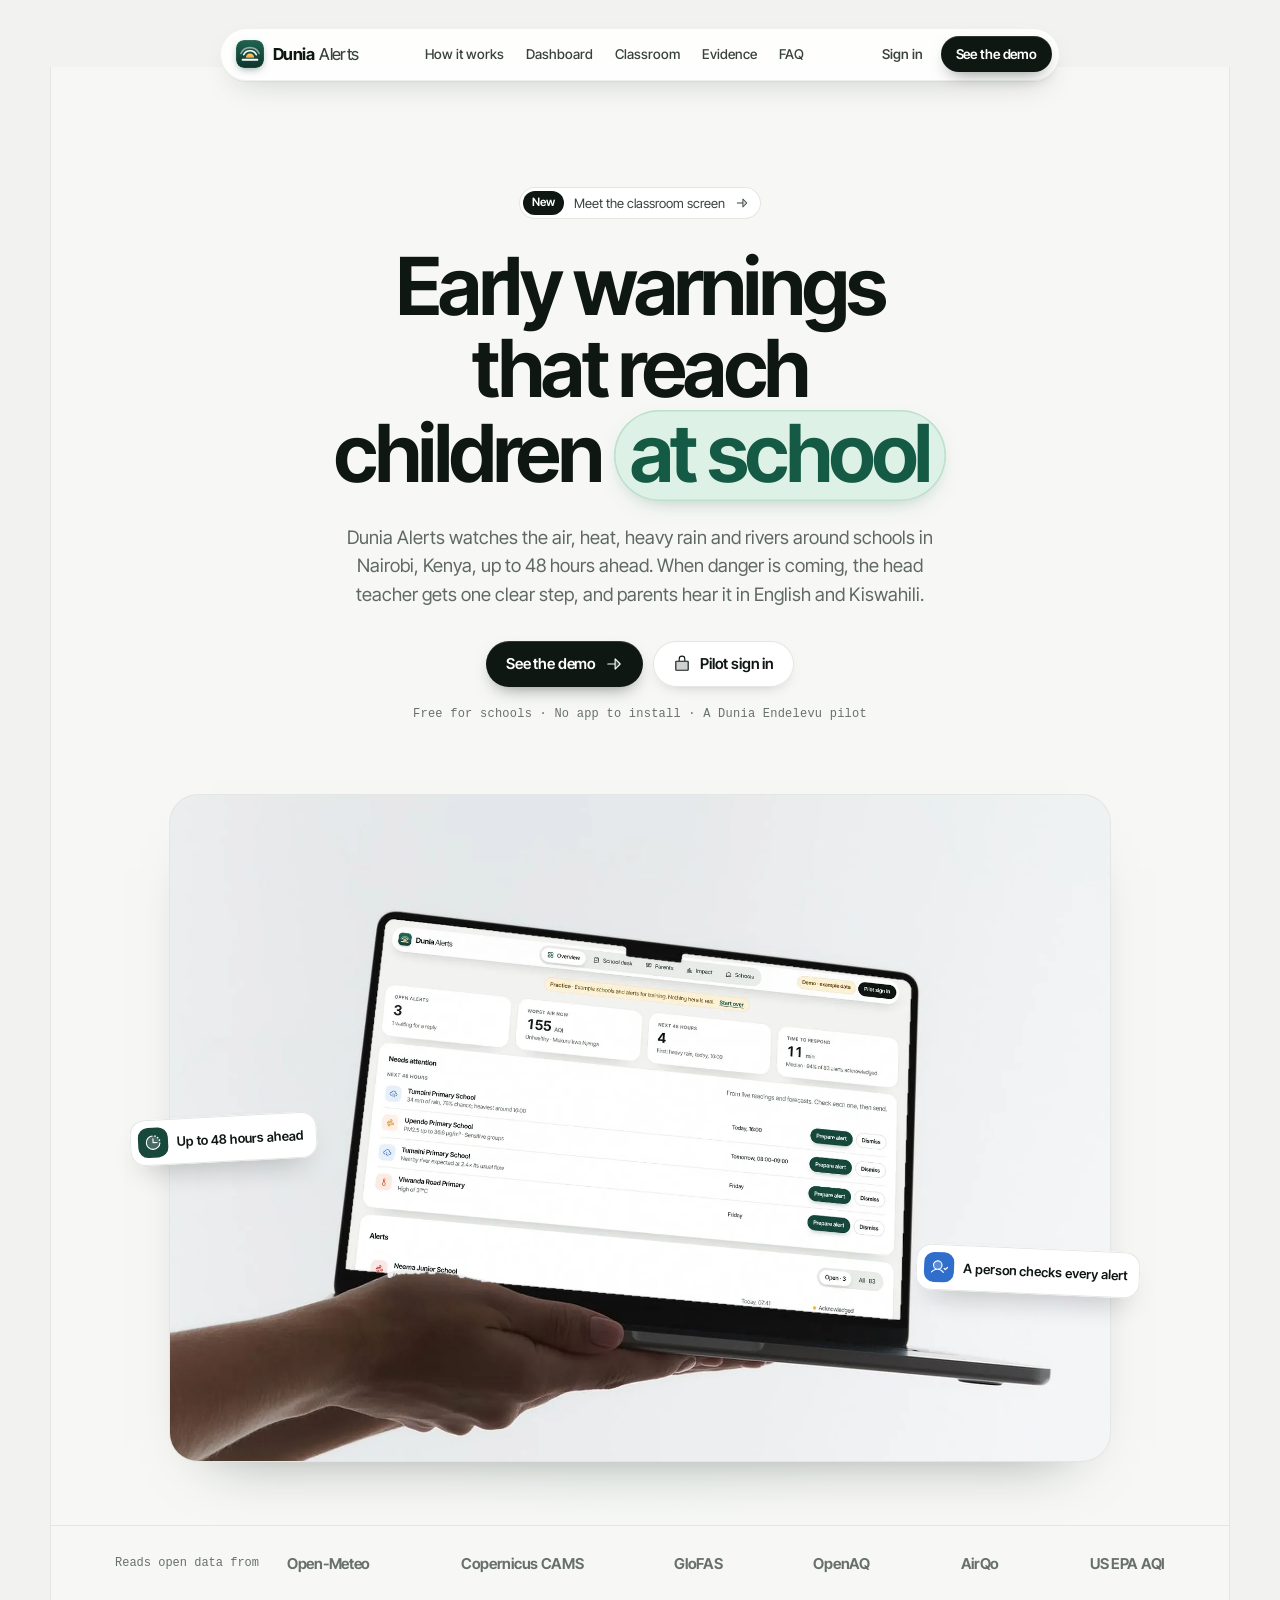
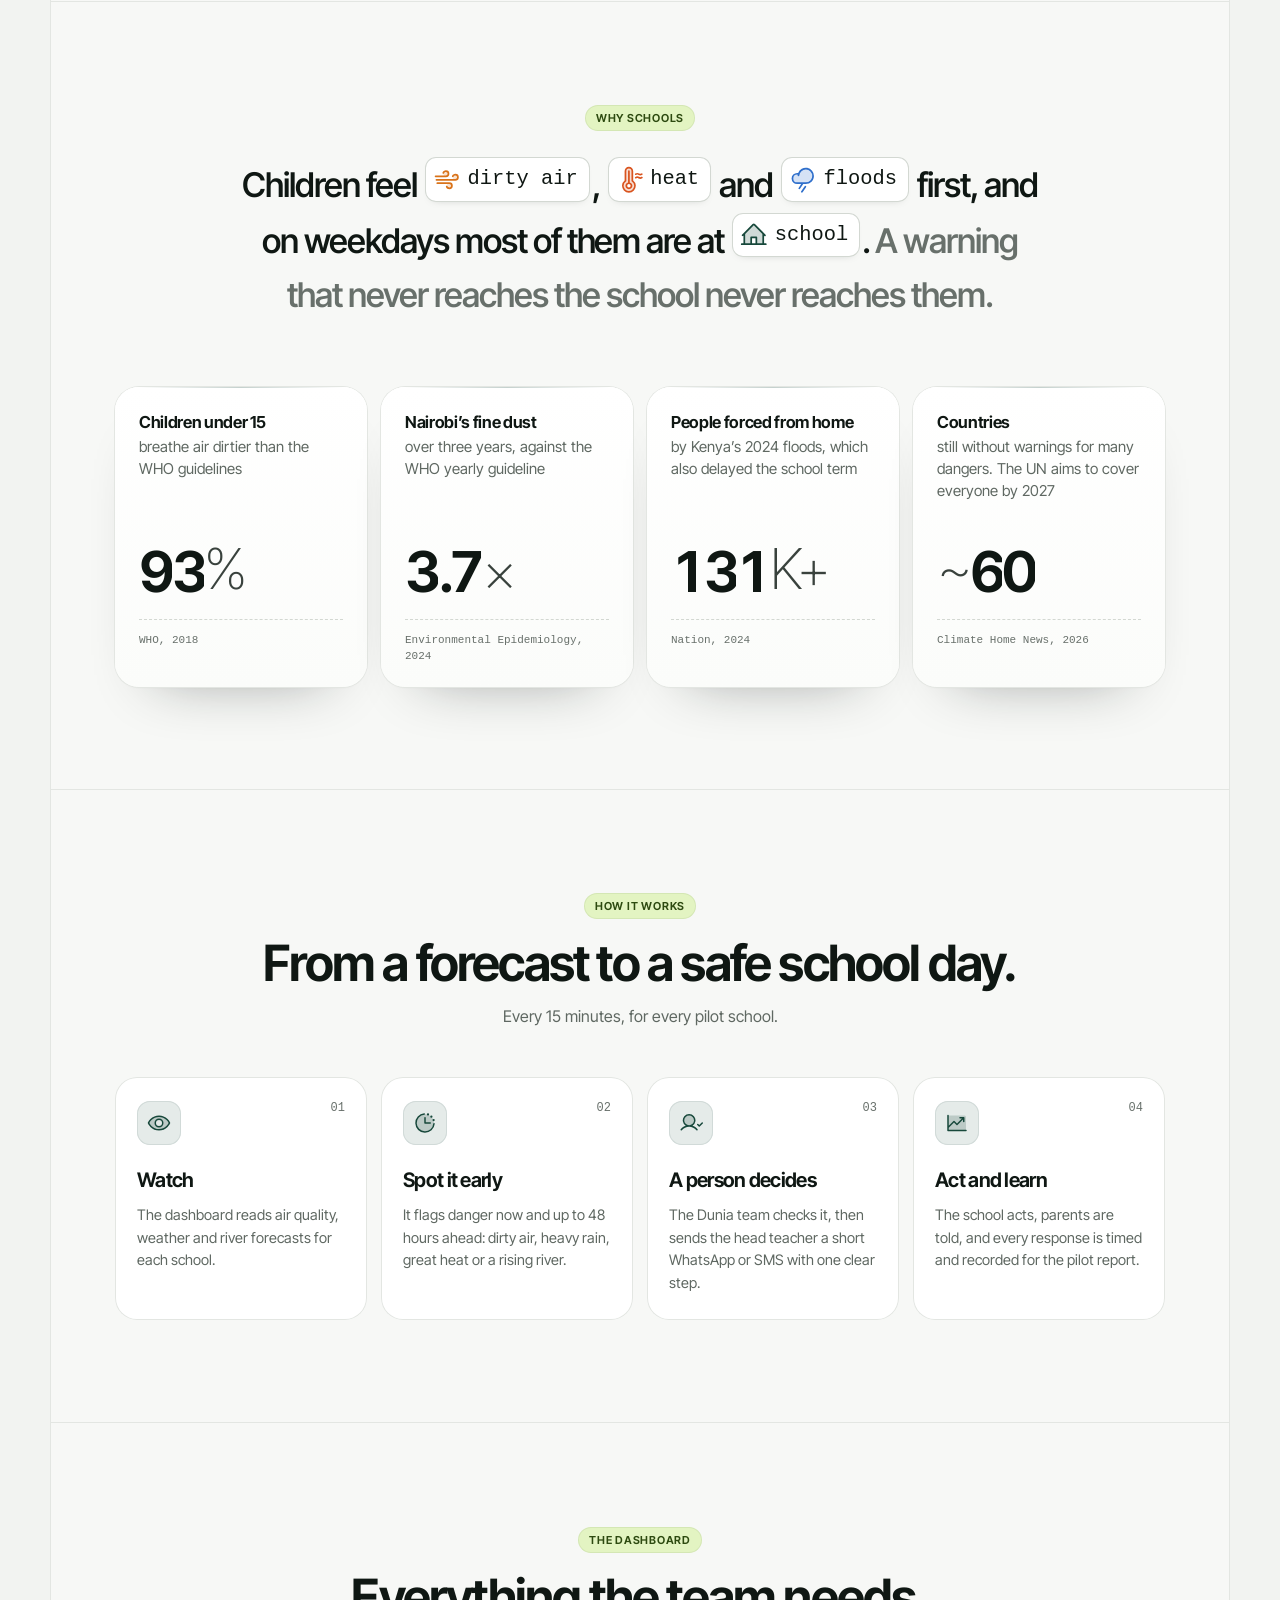
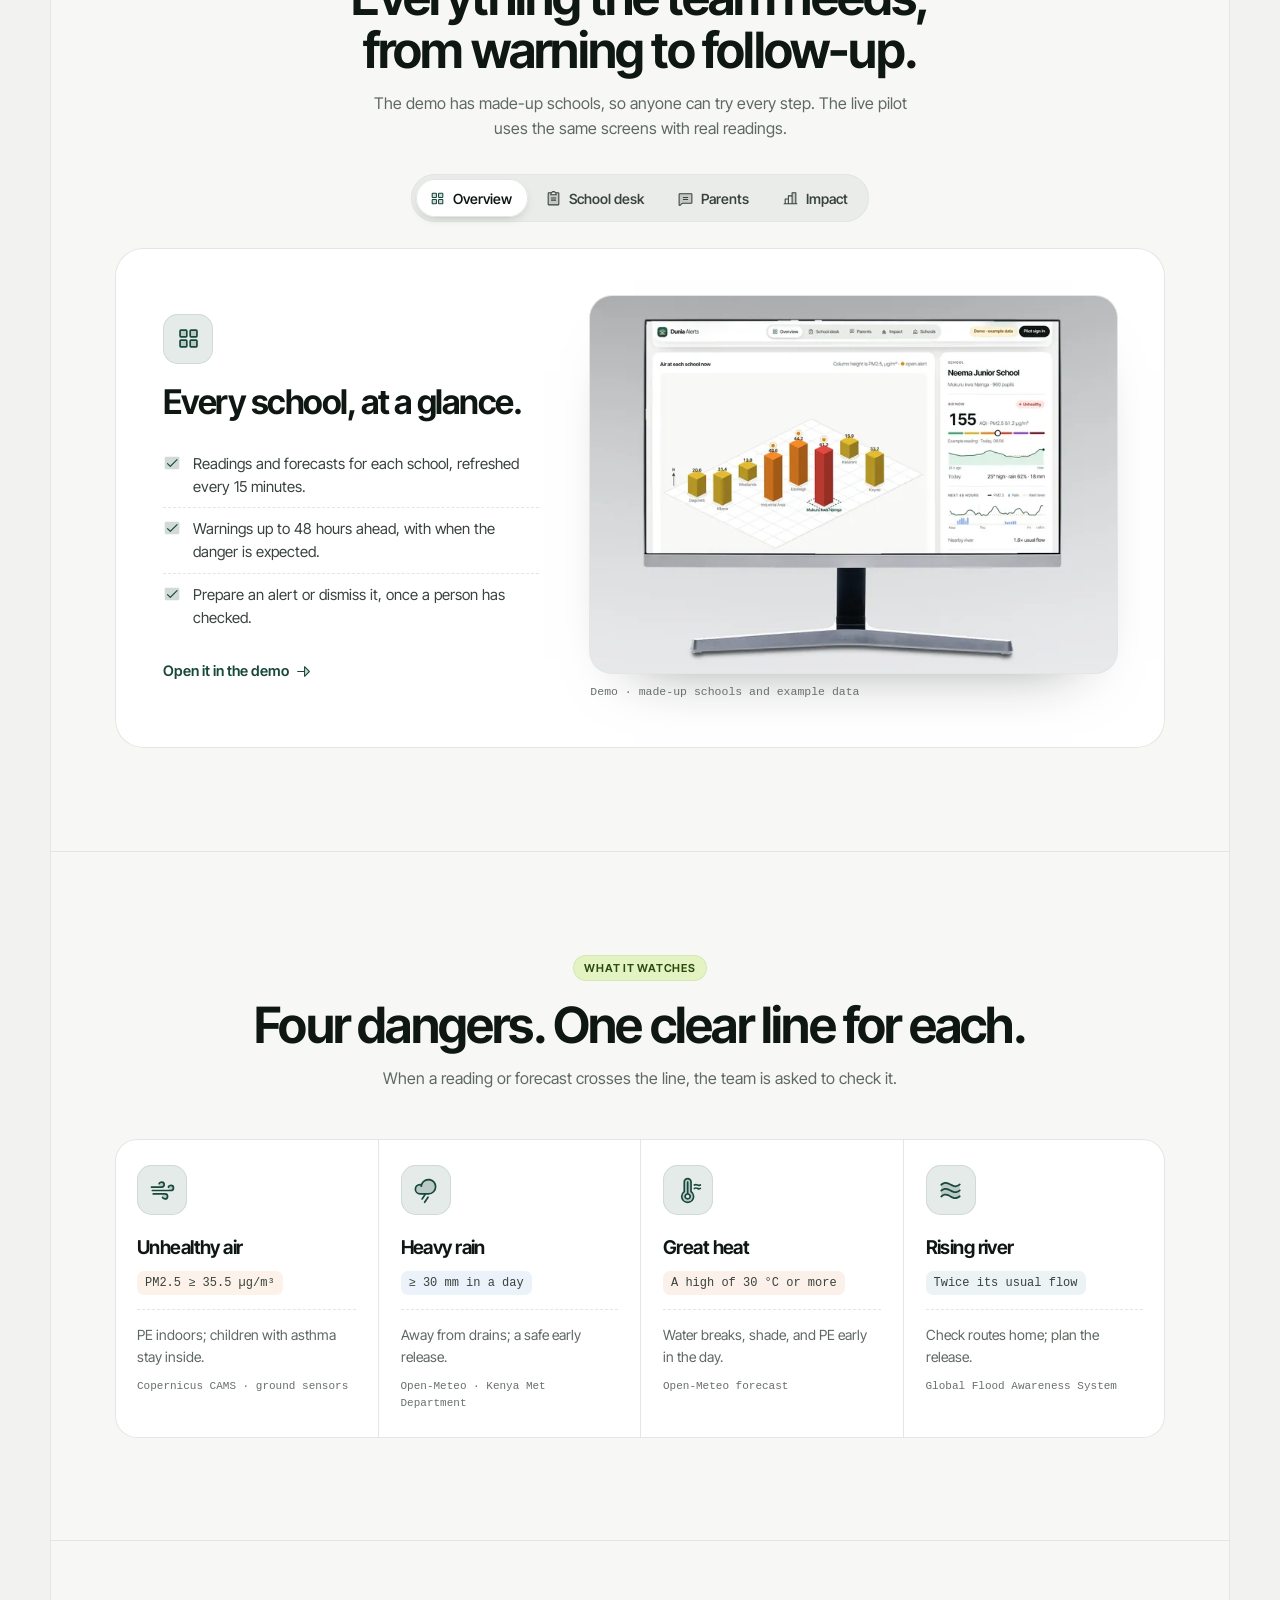
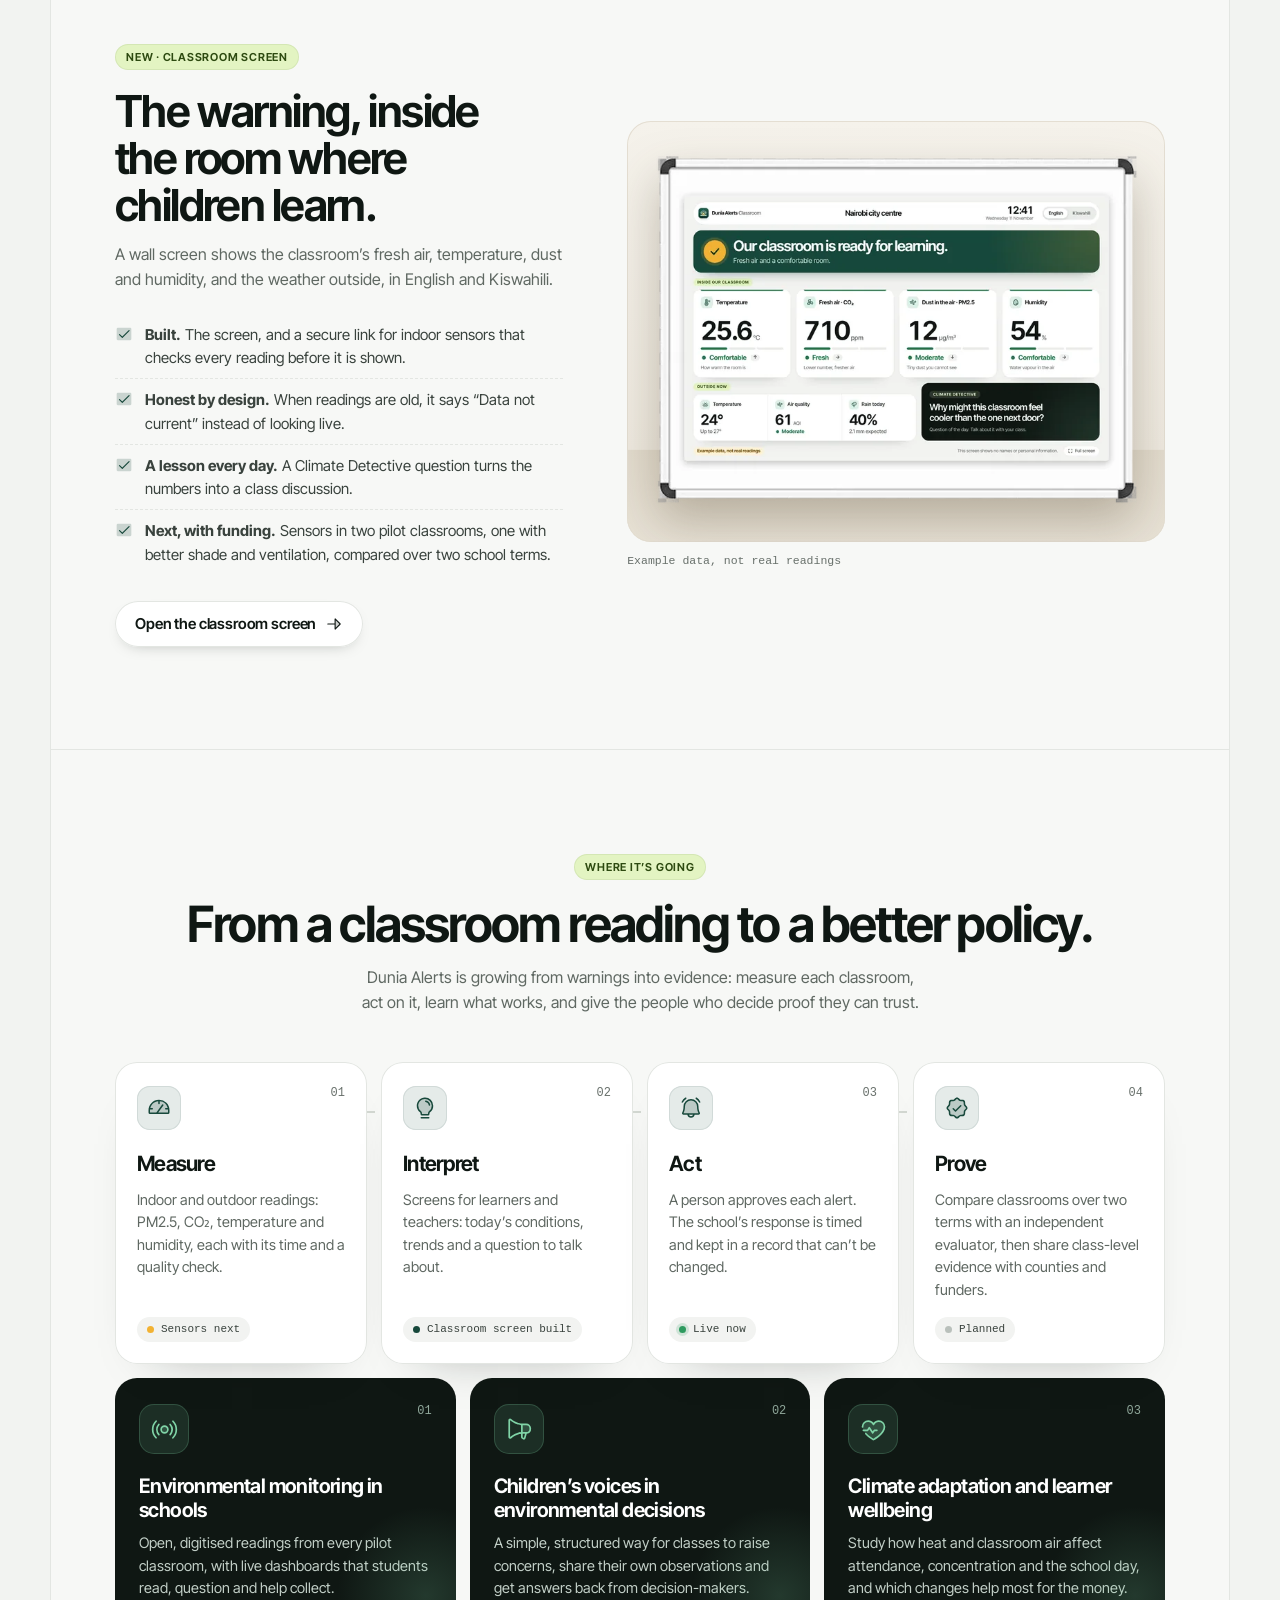
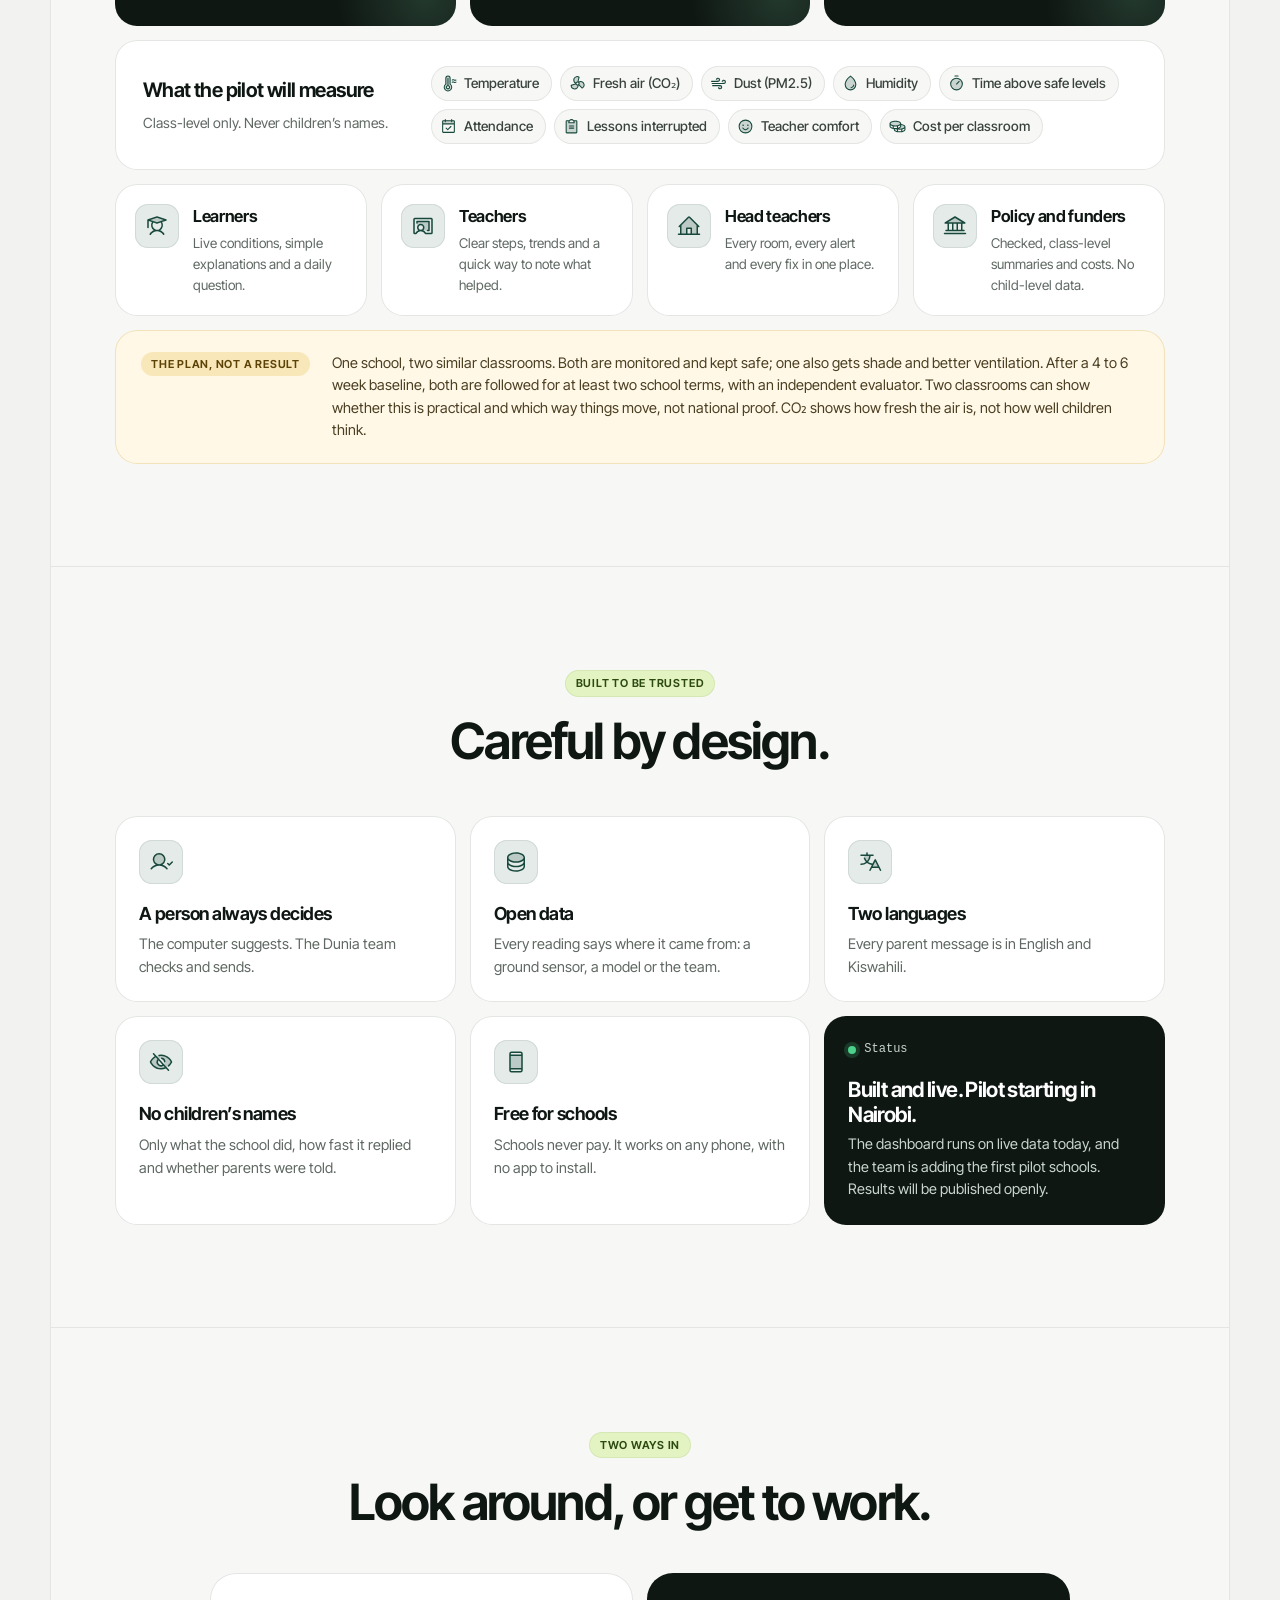
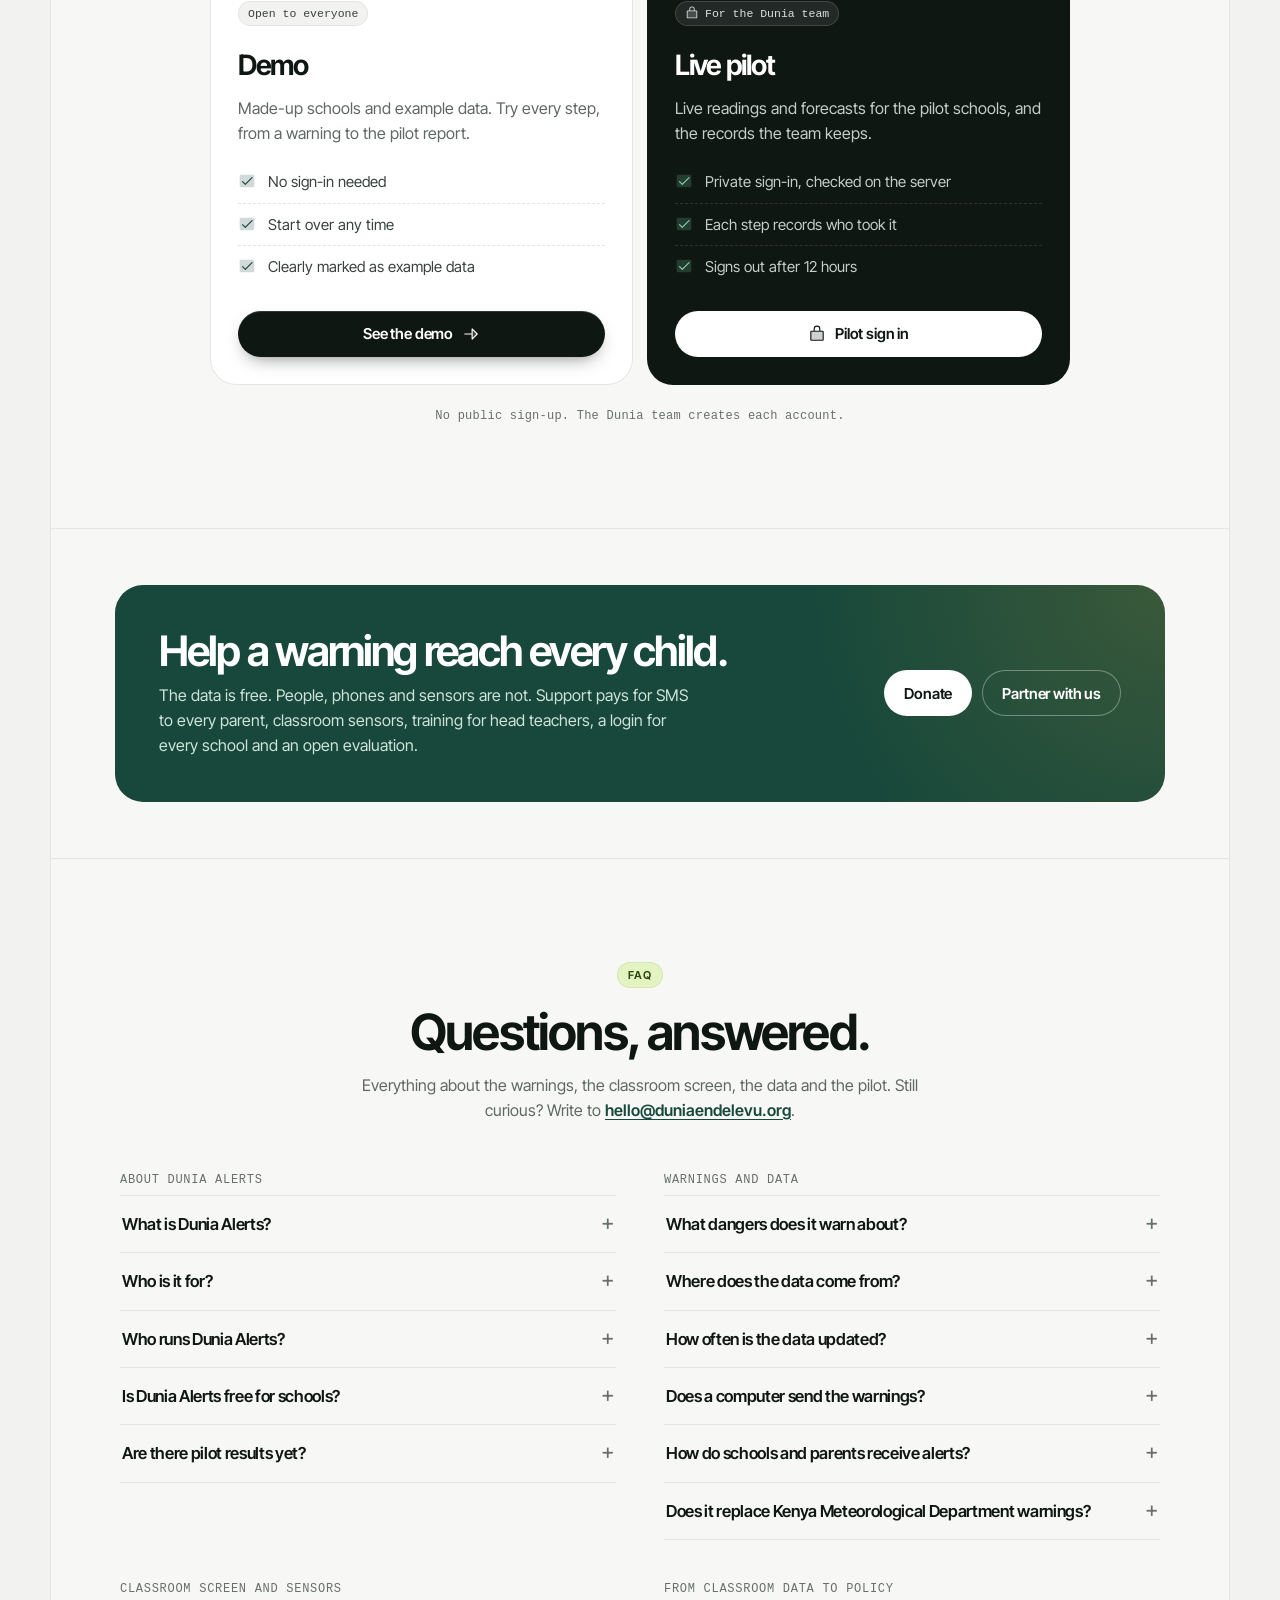
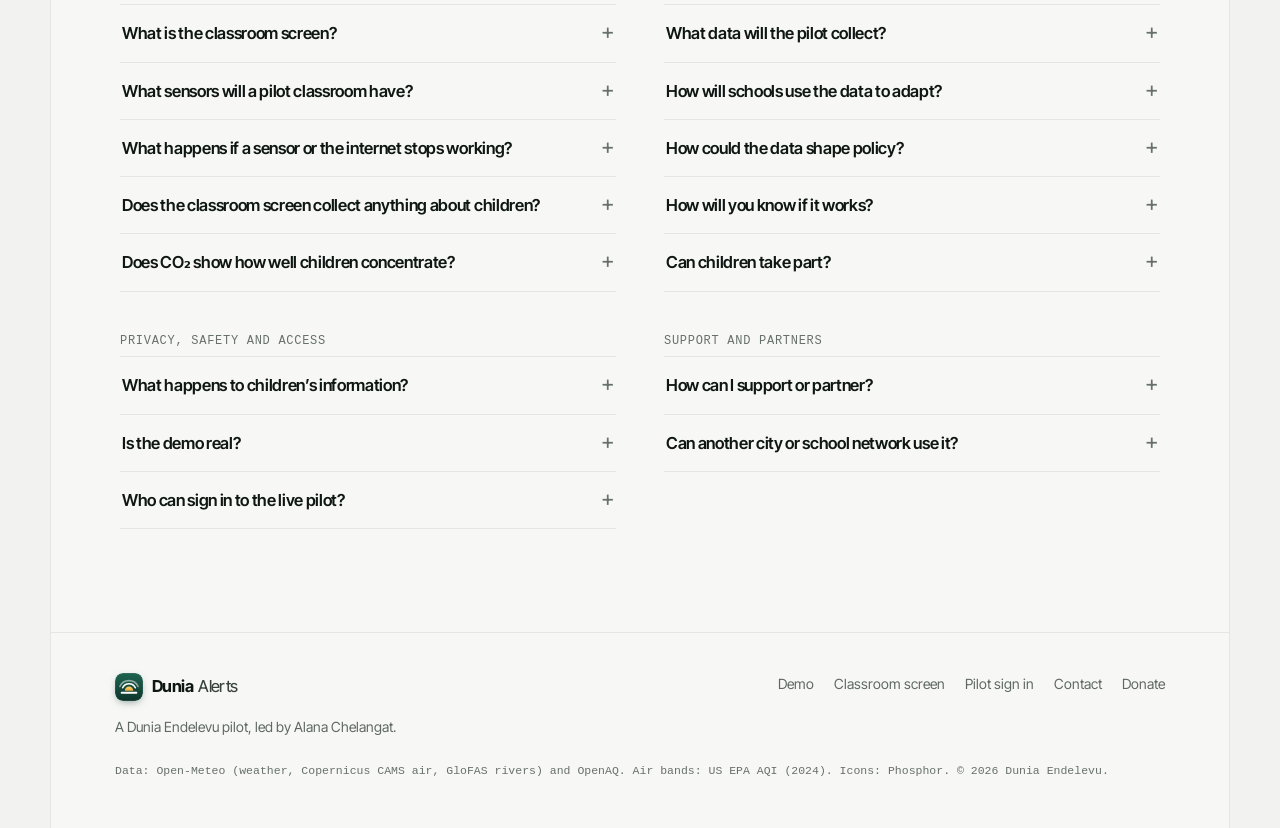
==== commit eaed604c: "Real device mockups, dashboard in the site's look, clearer classroom screen - Home page shows the sc" ====
--- a/index.html
+++ b/index.html
@@ -319,7 +319,7 @@
 
 <header class="nav">
   <div class="nav__bar">
-    <a class="brand" href="/" aria-label="Dunia Alerts home"><span class="brand__mark" aria-hidden="true"></span>Dunia<span class="brand__sub">Alerts</span></a>
+    <a class="brand" href="/" aria-label="Dunia Alerts home"><span class="brand__mark" aria-hidden="true"></span>Dunia <span class="brand__sub">Alerts</span></a>
     <nav class="nav__links" aria-label="Sections">
       <a href="#how">How it works</a>
       <a href="#dashboard">Dashboard</a>
@@ -350,10 +350,7 @@
     <div class="shot">
       <span class="chip chip--a"><span class="chip__ico" style="--c:var(--accent)"><svg class="ic" aria-hidden="true"><use href="/assets/icons.svg#early"/></svg></span>Up to 48 hours ahead</span>
       <span class="chip chip--b"><span class="chip__ico" style="--c:var(--rain)"><svg class="ic" aria-hidden="true"><use href="/assets/icons.svg#decide"/></svg></span>A person checks every alert</span>
-      <div class="shot__frame">
-        <div class="shot__bar" aria-hidden="true"><i></i><i></i><i></i><span>alerts.duniaendelevu.org/demo</span></div>
-        <img class="shot__img" src="/assets/shots/overview.webp" srcset="/assets/shots/overview-960.webp 960w, /assets/shots/overview.webp 1920w" sizes="(max-width: 1060px) 92vw, 980px" width="1920" height="960" fetchpriority="high" alt="The Dunia Alerts overview with example data: open alerts, the worst air now, warnings for the next 48 hours and the time schools take to respond, above a list of schools that need attention.">
-      </div>
+      <img class="photo photo--hero" src="/assets/mock/hero-laptop-900.webp" srcset="/assets/mock/hero-laptop-900.webp 900w, /assets/mock/hero-laptop-1800.webp 1800w" sizes="(max-width: 980px) 92vw, 920px" width="1800" height="1275" fetchpriority="high" alt="A laptop held in one hand, showing the Dunia Alerts overview with example data: open alerts, the worst air now, warnings for the next 48 hours and a list of schools that need attention.">
     </div>
   </section>
 
@@ -431,7 +428,7 @@
         <a class="more" href="/demo#overview">Open it in the demo<svg class="ic ic--arrow" aria-hidden="true"><use href="/assets/icons.svg#arrow"/></svg></a>
       </div>
       <figure>
-        <img class="panel__shot" src="/assets/shots/overview-960.webp" srcset="/assets/shots/overview-960.webp 960w, /assets/shots/overview.webp 1920w" sizes="(max-width: 980px) 88vw, 620px" width="1920" height="960" loading="lazy" alt="The overview screen with example data: four summary tiles and a list of schools that need attention, each with Prepare alert and Dismiss buttons.">
+        <img class="photo" src="/assets/mock/monitor-overview-700.webp" srcset="/assets/mock/monitor-overview-700.webp 700w, /assets/mock/monitor-overview-1400.webp 1400w" sizes="(max-width: 980px) 86vw, 600px" width="1400" height="1000" loading="lazy" decoding="async" alt="The overview on a desktop screen, with example data: a 3D map of air at each school, where column height is fine dust, and the selected school’s air now, last 24 hours and next 48 hours.">
         <figcaption class="panel__cap">Demo · made-up schools and example data</figcaption>
       </figure>
     </div>
@@ -447,7 +444,7 @@
         <a class="more" href="/demo#desk">Open it in the demo<svg class="ic ic--arrow" aria-hidden="true"><use href="/assets/icons.svg#arrow"/></svg></a>
       </div>
       <figure>
-        <img class="panel__shot" src="/assets/shots/desk-960.webp" srcset="/assets/shots/desk-960.webp 960w, /assets/shots/desk.webp 1920w" sizes="(max-width: 980px) 88vw, 620px" width="1920" height="1200" loading="lazy" alt="The school desk with example data: an unhealthy air alert, the step for the school, and a timeline from alert sent to the head teacher’s reply.">
+        <img class="photo" src="/assets/mock/desk-laptop-700.webp" srcset="/assets/mock/desk-laptop-700.webp 700w, /assets/mock/desk-laptop-1400.webp 1400w" sizes="(max-width: 980px) 86vw, 600px" width="1400" height="1190" loading="lazy" decoding="async" alt="The school desk on a laptop, with example data: an unhealthy air alert, the step for the school, and a timeline from alert sent to the head teacher’s reply.">
         <figcaption class="panel__cap">Demo · made-up schools and example data</figcaption>
       </figure>
     </div>
@@ -463,8 +460,22 @@
         <a class="more" href="/demo#parents">Open it in the demo<svg class="ic ic--arrow" aria-hidden="true"><use href="/assets/icons.svg#arrow"/></svg></a>
       </div>
       <figure>
-        <img class="panel__shot" src="/assets/shots/parents-960.webp" srcset="/assets/shots/parents-960.webp 960w, /assets/shots/parents.webp 1920w" sizes="(max-width: 980px) 88vw, 620px" width="1920" height="1200" loading="lazy" alt="The parents screen with example data: the same alert as a text message in English and in Kiswahili, with Copy and Open SMS buttons.">
-        <figcaption class="panel__cap">Demo · made-up schools and example data</figcaption>
+        <div class="stage stage--mint"><div class="handset" role="img" aria-label="A parent’s phone receiving the Dunia Alerts message by SMS, in English and Kiswahili. Example message from the demo.">
+          <img class="handset__frame" src="/assets/mock/phone-frame.png" width="824" height="1732" alt="" loading="lazy" decoding="async">
+          <div class="hs" aria-hidden="true">
+            <div class="hs-status"><span>07:52</span><span><b></b><i></i></span></div>
+            <div class="hs-notif"><span class="hs-av"></span><b>Dunia Alerts <span>now</span></b><p>Dunia Alerts: Air near Neema Junior School is unhealthy today. PE and outdoor games are moving indoors. Please send your child’s inhaler if they use one.</p></div>
+            <div class="hs-head"><span class="hs-av"></span><b>Dunia Alerts</b><span>Text message</span></div>
+            <div class="hs-body">
+              <span class="hs-day">Today 07:52</span>
+              <p class="hs-msg"><small>English</small>Dunia Alerts: Air near Neema Junior School is unhealthy today. PE and outdoor games are moving indoors. Please send your child’s inhaler if they use one.</p>
+              <p class="hs-msg"><small>Kiswahili</small>Dunia Alerts: Hewa karibu na Neema Junior School si salama leo. Michezo na masomo ya nje yatafanyika ndani. Tafadhali mpe mtoto wako dawa yake ya pumu kama anaitumia.</p>
+              <span class="hs-sent">Delivered</span>
+            </div>
+            <div class="hs-input">Text message<i></i></div>
+          </div>
+        </div></div>
+        <figcaption class="panel__cap">Example message from the demo</figcaption>
       </figure>
     </div>
     <div class="panel" role="tabpanel" id="p-impact" aria-labelledby="t-impact" tabindex="0" hidden>
@@ -479,7 +490,7 @@
         <a class="more" href="/demo#impact">Open it in the demo<svg class="ic ic--arrow" aria-hidden="true"><use href="/assets/icons.svg#arrow"/></svg></a>
       </div>
       <figure>
-        <img class="panel__shot" src="/assets/shots/impact-960.webp" srcset="/assets/shots/impact-960.webp 960w, /assets/shots/impact.webp 1920w" sizes="(max-width: 980px) 88vw, 620px" width="1920" height="1200" loading="lazy" alt="The impact screen with example data: tiles for alerts sent, acknowledged, time to respond, action taken and parents told, above a chart of alerts each week.">
+        <img class="photo" src="/assets/mock/monitor-impact-700.webp" srcset="/assets/mock/monitor-impact-700.webp 700w, /assets/mock/monitor-impact-1400.webp 1400w" sizes="(max-width: 980px) 86vw, 600px" width="1400" height="1000" loading="lazy" decoding="async" alt="The impact screen on a desktop screen, with example data: tiles for alerts sent, acknowledged, time to respond, action taken and parents told, above a chart of alerts each week.">
         <figcaption class="panel__cap">Demo · example numbers, not pilot results</figcaption>
       </figure>
     </div>
@@ -538,7 +549,9 @@
         </div>
       </div>
       <figure class="split__shot">
-        <img class="panel__shot" src="/assets/shots/classroom-960.webp" srcset="/assets/shots/classroom-960.webp 960w, /assets/shots/classroom.webp 1920w" sizes="(max-width: 980px) 88vw, 600px" width="1920" height="1200" loading="lazy" alt="The classroom screen with example data: ‘Our classroom is ready for learning’, tiles for temperature, fresh air, dust and humidity, the weather outside and a Climate Detective question.">
+        <div class="wall">
+          <img class="board-img" src="/assets/mock/whiteboard-700.webp" srcset="/assets/mock/whiteboard-700.webp 700w, /assets/mock/whiteboard-1416.webp 1416w" sizes="(max-width: 980px) 86vw, 560px" width="1416" height="1027" loading="lazy" decoding="async" alt="The classroom screen on a classroom whiteboard, with example data: ‘Our classroom is ready for learning’, tiles for temperature, fresh air, dust and humidity, each with a three-step meter, the weather outside and a Climate Detective question.">
+        </div>
         <figcaption class="panel__cap">Example data, not real readings</figcaption>
       </figure>
     </div>
@@ -719,7 +732,7 @@
 
 <footer class="foot">
   <div>
-    <a class="brand" href="/" aria-label="Dunia Alerts home"><span class="brand__mark" aria-hidden="true"></span>Dunia<span class="brand__sub">Alerts</span></a>
+    <a class="brand" href="/" aria-label="Dunia Alerts home"><span class="brand__mark" aria-hidden="true"></span>Dunia <span class="brand__sub">Alerts</span></a>
     <p>A <a href="https://duniaendelevu.org/">Dunia Endelevu</a> pilot, led by <a href="https://alanachelangat.com/">Alana Chelangat</a>.</p>
   </div>
   <nav aria-label="Footer">
--- a/assets/site.css
+++ b/assets/site.css
@@ -96,7 +96,8 @@
 .lede { margin: 22px auto 0; max-width: 630px; font-size: clamp(16px, 1.6vw, 18.5px); color: var(--muted); text-wrap: pretty; }
 .hero .btns { margin-top: 32px; }
 .micro { margin: 18px 0 0; font-family: var(--mono); font-size: 12px; color: var(--faint); letter-spacing: .02em; }
-.shot { position: relative; margin: clamp(44px, 7vw, 72px) auto 0; max-width: 1000px; }
+.shot { position: relative; margin: clamp(44px, 7vw, 72px) auto 0; max-width: 940px; padding-bottom: clamp(36px, 6vw, 64px); }
+.shot::before { content: ""; position: absolute; left: -12%; right: -12%; top: 8%; bottom: -10%; z-index: 0; background: radial-gradient(50% 50% at 50% 55%, rgba(221,241,230,.95), rgba(221,241,230,0) 70%); pointer-events: none; }
 .shot__frame { border-radius: 18px 18px 0 0; background: var(--card); padding: 10px 10px 0; box-shadow: 0 -1px 0 rgba(15,23,19,.04), 0 30px 80px -40px rgba(15,23,19,.45), inset 0 0 0 1px var(--line); }
 .shot__bar { display: flex; align-items: center; gap: 6px; padding: 4px 6px 10px; }
 .shot__bar i { width: 9px; height: 9px; border-radius: 50%; background: var(--line-2); }
@@ -277,6 +278,49 @@
 .foot a { text-decoration: none; }
 .foot a:hover { color: var(--ink); text-decoration: underline; text-underline-offset: 3px; }
 .foot__note { grid-column: 1 / -1; margin: 0; font-family: var(--mono); font-size: 11.5px; color: var(--faint); }
+
+/* ---------- Device mockups (pure CSS, so they stay sharp and light) ---------- */
+.stage { position: relative; display: grid; place-items: center; padding: clamp(18px, 4%, 40px); border-radius: 24px; background: radial-gradient(120% 90% at 50% 30%, #FFFFFF 0%, #EEF3EF 60%, #E4ECE6 100%); box-shadow: inset 0 0 0 1px var(--line); overflow: hidden; }
+.stage--mint { background: radial-gradient(120% 90% at 50% 25%, #F4FBF6 0%, #DDF1E6 70%, #CFE8DA 100%); }
+/* photo mockups: real devices with the real screens composited in (assets/mock) */
+.photo { display: block; width: 100%; height: auto; border-radius: 22px; background: #E9ECEC; box-shadow: 0 0 0 1px var(--line), 0 30px 60px -44px rgba(15,23,19,.55); }
+.photo--hero { position: relative; z-index: 1; border-radius: 28px; }
+/* phone */
+.handset { position: relative; width: min(300px, 100%); aspect-ratio: 412 / 866; margin: 0 auto; }
+.handset__frame { position: absolute; inset: 0; z-index: 3; width: 100%; height: 100%; pointer-events: none; filter: drop-shadow(0 30px 34px rgba(15,23,19,.28)); }
+.hs { position: absolute; left: 4.4%; top: 2.3%; right: 6.1%; bottom: 2.95%; z-index: 1; display: flex; flex-direction: column; overflow: hidden; border-radius: 8.7% / 3.9%; background: #fff; font-size: 12.5px; text-align: left; }
+.hs-status { display: flex; justify-content: space-between; align-items: center; padding: 9px 20px 4px; font-size: 11.5px; font-weight: 650; color: var(--ink); }
+.hs-status span:last-child { display: inline-flex; gap: 4px; align-items: center; }
+.hs-status i { display: inline-block; width: 15px; height: 8px; border-radius: 2px; box-shadow: inset 0 0 0 1.2px var(--ink); position: relative; }
+.hs-status i::after { content: ""; position: absolute; left: 2px; top: 2px; width: 8px; height: 4px; border-radius: 1px; background: var(--ink); }
+.hs-status b { display: inline-block; width: 12px; height: 8px; background: linear-gradient(90deg, var(--ink) 0 2px, transparent 2px 3px, var(--ink) 3px 5px, transparent 5px 6px, var(--ink) 6px 8px, transparent 8px 9px, #B9C0BB 9px 11px); clip-path: polygon(0 100%, 100% 0, 100% 100%); }
+.hs-head { display: flex; flex-direction: column; align-items: center; gap: 3px; padding: 10px 12px 10px; border-bottom: 1px solid #EEF0ED; }
+.hs-av { width: 36px; height: 36px; border-radius: 50%; background: url(mark.svg) center / cover; box-shadow: 0 2px 6px -2px rgba(14,53,43,.5); }
+.hs-head b { font-size: 13px; letter-spacing: -.01em; }
+.hs-head span { font-size: 10.5px; color: var(--muted); }
+.hs-body { flex: 1; display: flex; flex-direction: column; gap: 6px; padding: 12px 12px 8px; background: #fff; overflow: hidden; }
+.hs-day { align-self: center; margin-bottom: 2px; font-size: 10.5px; color: var(--muted); }
+.hs-msg { margin: 0; max-width: 86%; padding: 9px 12px; border-radius: 18px 18px 18px 6px; background: #EEF1EE; color: var(--ink); line-height: 1.38; }
+.hs-msg small { display: block; margin-bottom: 3px; font-size: 9.5px; font-weight: 650; letter-spacing: .06em; text-transform: uppercase; color: var(--muted); }
+.hs-sent { padding-left: 4px; font-size: 10px; color: var(--muted); }
+.hs-input { display: flex; align-items: center; gap: 8px; margin: 0 10px 12px; padding: 8px 8px 8px 14px; border-radius: 999px; box-shadow: inset 0 0 0 1px #E3E6E2; font-size: 11.5px; color: #9AA19D; }
+.hs-input i { margin-left: auto; width: 24px; height: 24px; border-radius: 50%; background: #DDF1E6; }
+.hs-notif { position: absolute; z-index: 5; left: 7px; right: 7px; top: 32px; display: grid; grid-template-columns: 32px minmax(0, 1fr); gap: 2px 10px; padding: 10px 12px; border-radius: 20px; background: rgba(250,251,250,.94); -webkit-backdrop-filter: blur(10px); backdrop-filter: blur(10px); box-shadow: 0 12px 28px -12px rgba(15,23,19,.45), inset 0 0 0 1px rgba(15,23,19,.06); }
+.hs-notif .hs-av { grid-row: span 2; width: 32px; height: 32px; border-radius: 9px; }
+.hs-notif b { display: flex; justify-content: space-between; font-size: 11.5px; }
+.hs-notif b span { font-weight: 450; color: var(--muted); }
+.hs-notif p { margin: 0; font-size: 11px; line-height: 1.35; color: var(--ink-2); display: -webkit-box; -webkit-line-clamp: 2; -webkit-box-orient: vertical; overflow: hidden; }
+/* the message arrives: banner drops in, then the texts appear */
+@keyframes hs-drop { 0% { transform: translateY(-140%); opacity: 0; } 12%, 70% { transform: none; opacity: 1; } 100% { transform: translateY(-140%); opacity: 0; } }
+@keyframes hs-pop { from { transform: translateY(8px) scale(.96); opacity: 0; } to { transform: none; opacity: 1; } }
+.panel:not([hidden]) .hs-notif, .handset.is-live .hs-notif { animation: hs-drop 5.5s var(--ease) .3s both; }
+.panel:not([hidden]) .hs-msg, .handset.is-live .hs-msg { animation: hs-pop .6s var(--ease) both; }
+.panel:not([hidden]) .hs-msg:nth-of-type(2) { animation-delay: 1.1s; }
+.panel:not([hidden]) .hs-msg:nth-of-type(3) { animation-delay: 1.9s; }
+.panel:not([hidden]) .hs-sent { animation: hs-pop .5s var(--ease) 2.5s both; }
+/* whiteboard on a classroom wall */
+.wall { position: relative; padding: clamp(22px, 6%, 52px) clamp(18px, 5%, 44px) clamp(28px, 7%, 60px); border-radius: 24px; background: linear-gradient(180deg, #F5F2EB 0%, #EEE9DF 78%, #E2DBCD 78.2%, #E8E2D6 100%); box-shadow: inset 0 0 0 1px #E4DED2; overflow: hidden; }
+.board-img { display: block; width: 100%; height: auto; filter: drop-shadow(0 22px 24px rgba(60,48,20,.28)); }
 
 /* Sign-in page */
 .auth { min-height: 100vh; min-height: 100svh; display: grid; grid-template-rows: auto 1fr auto; }
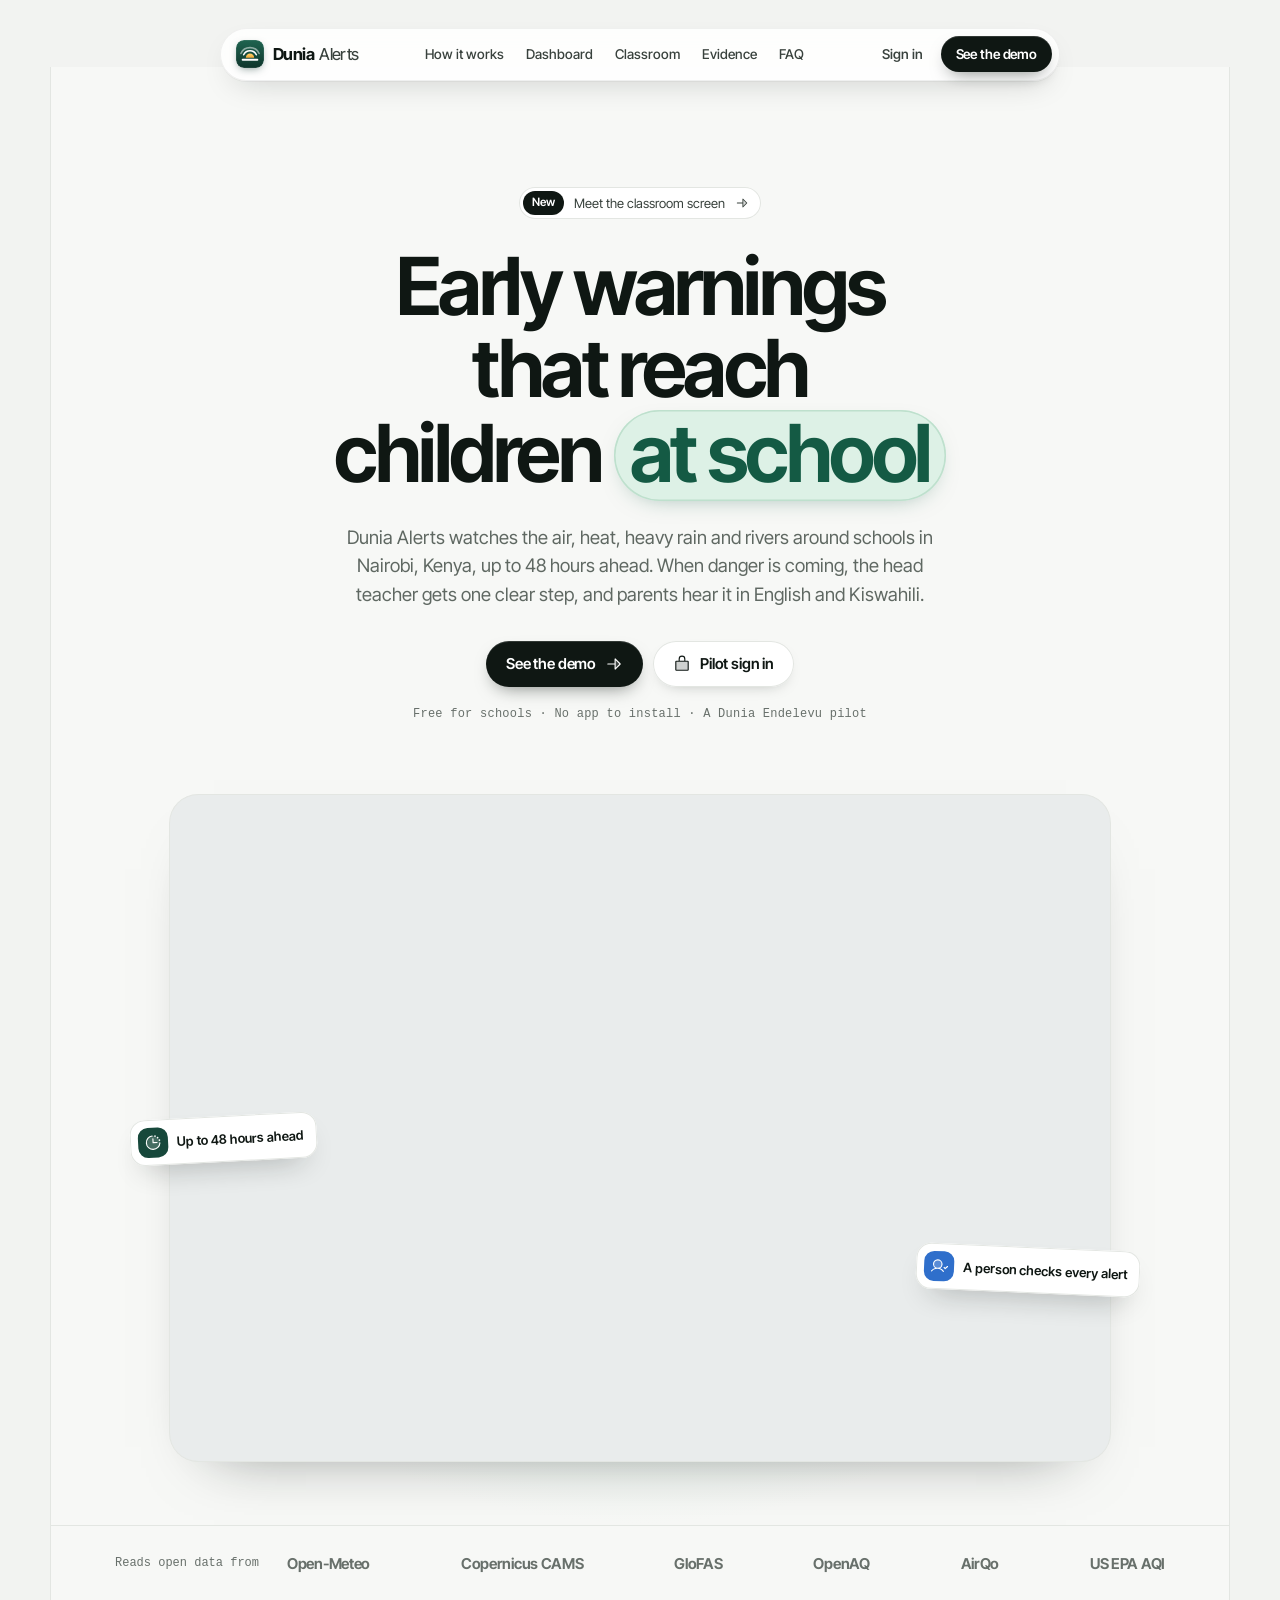
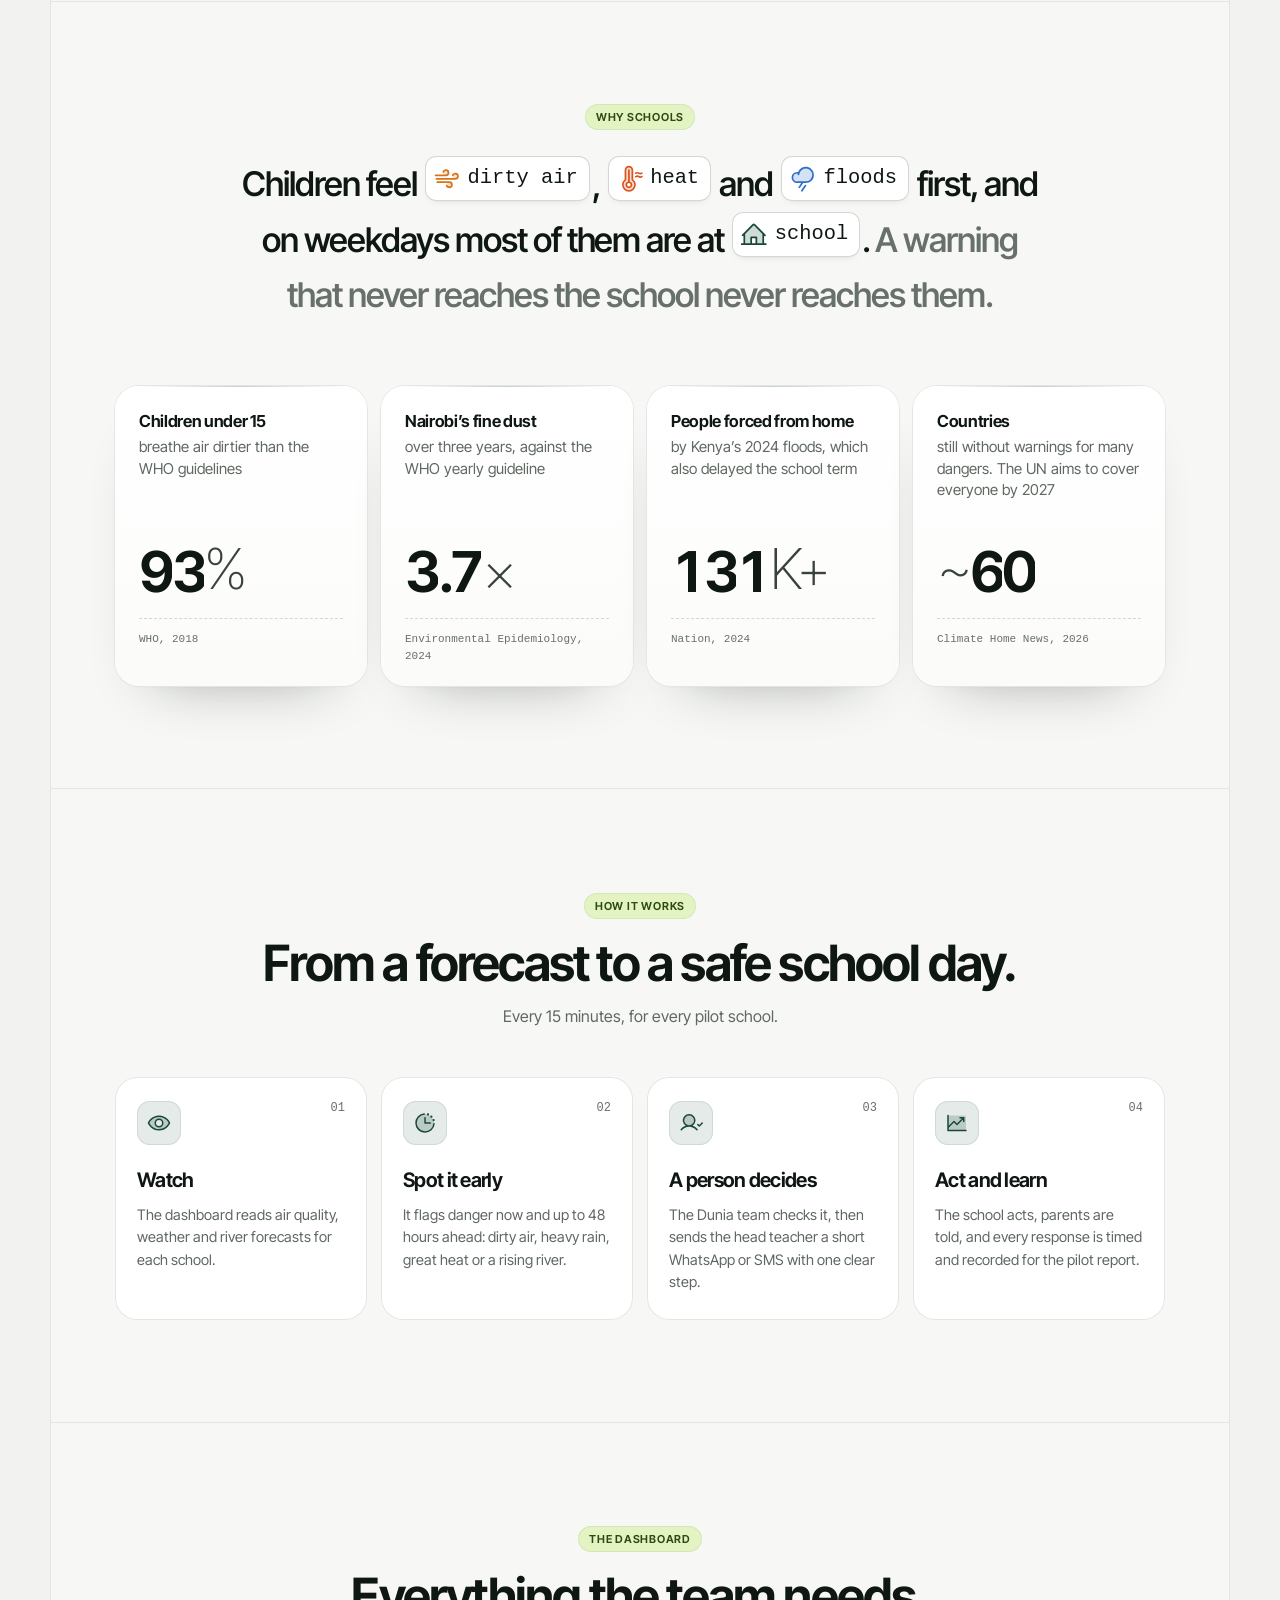
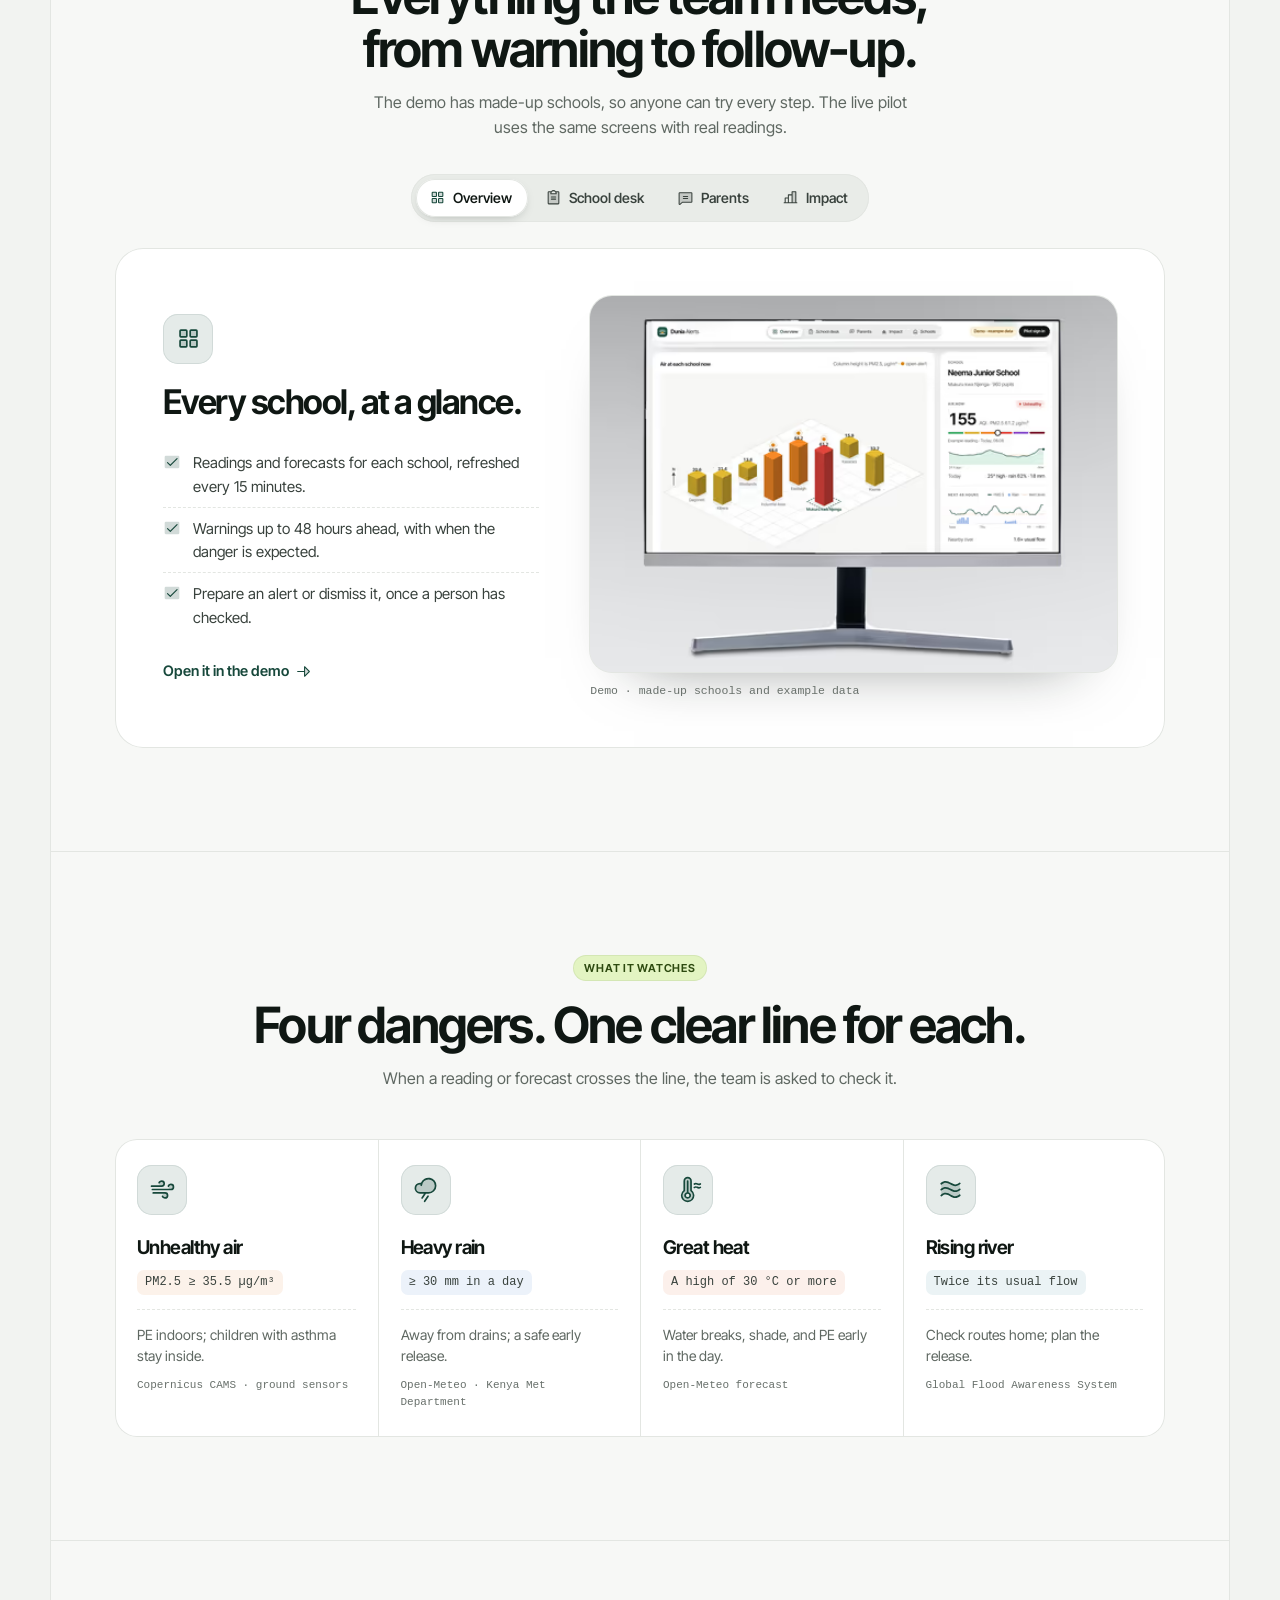
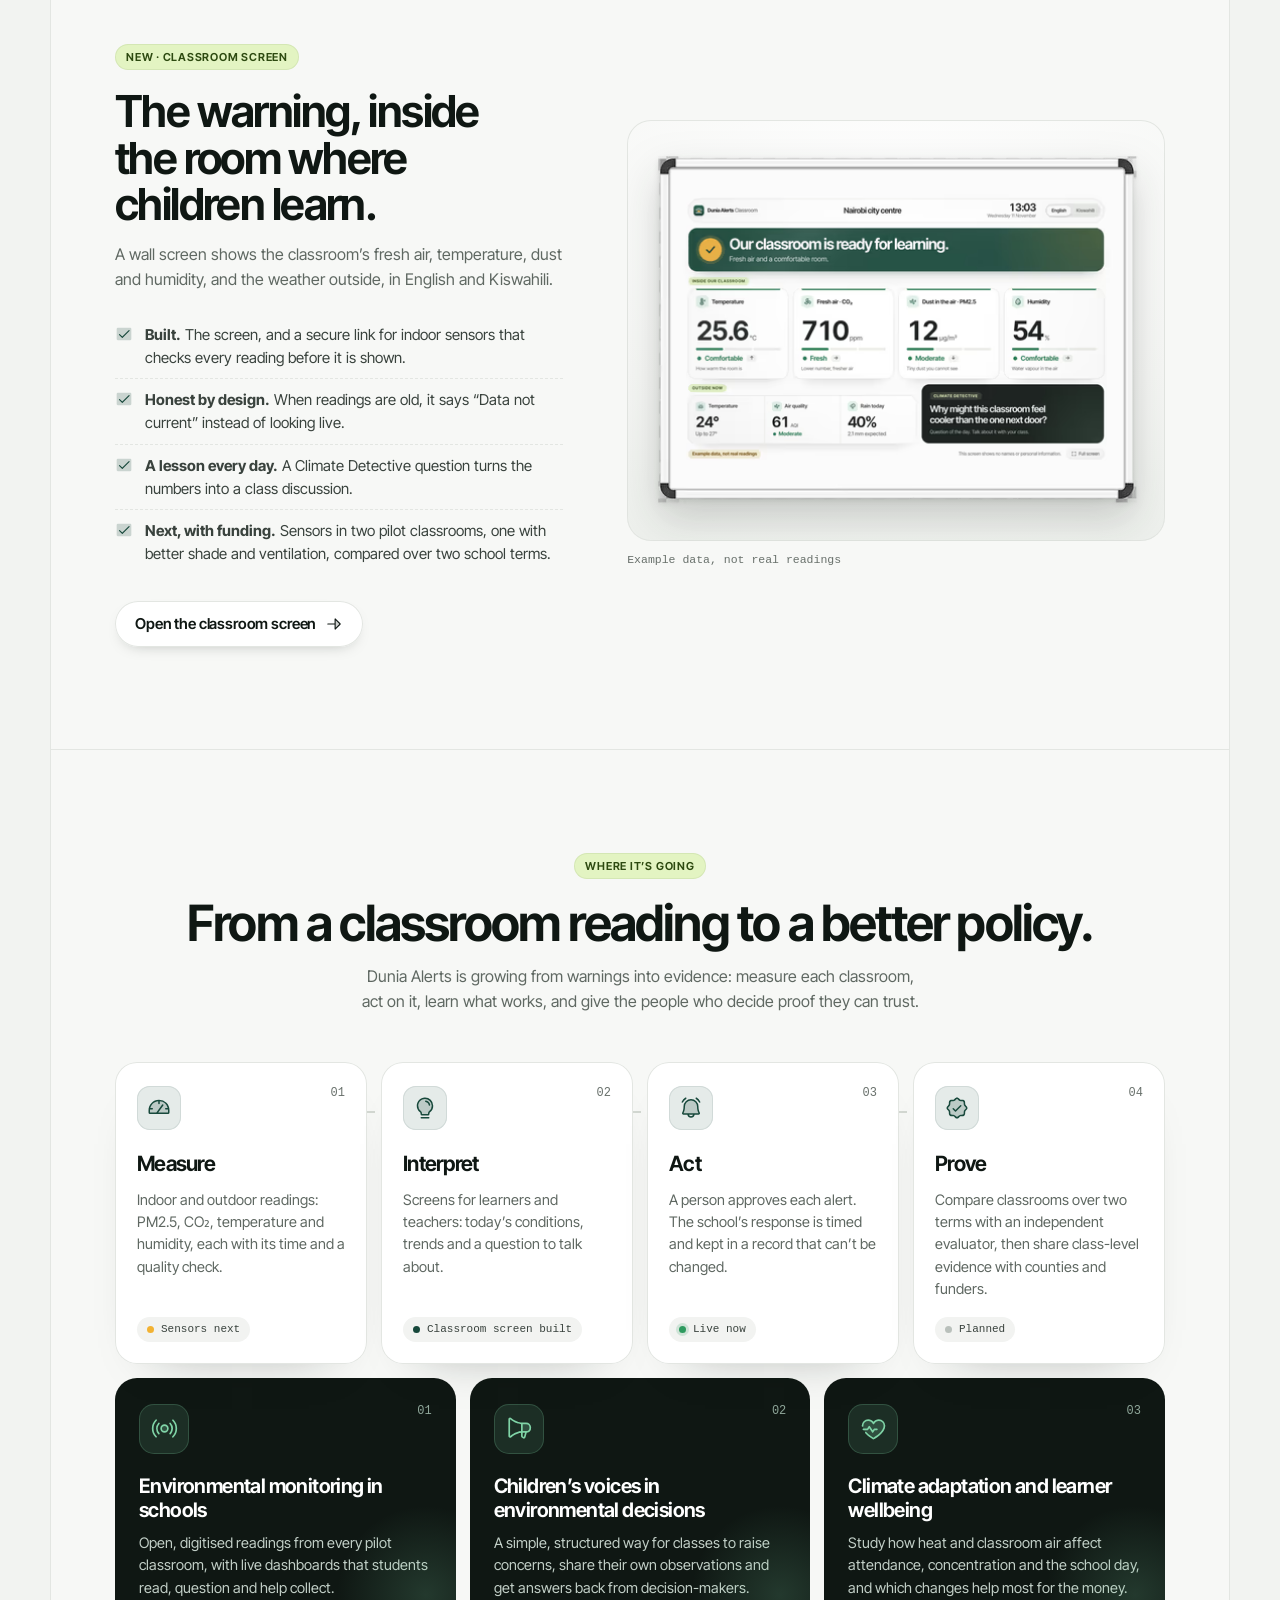
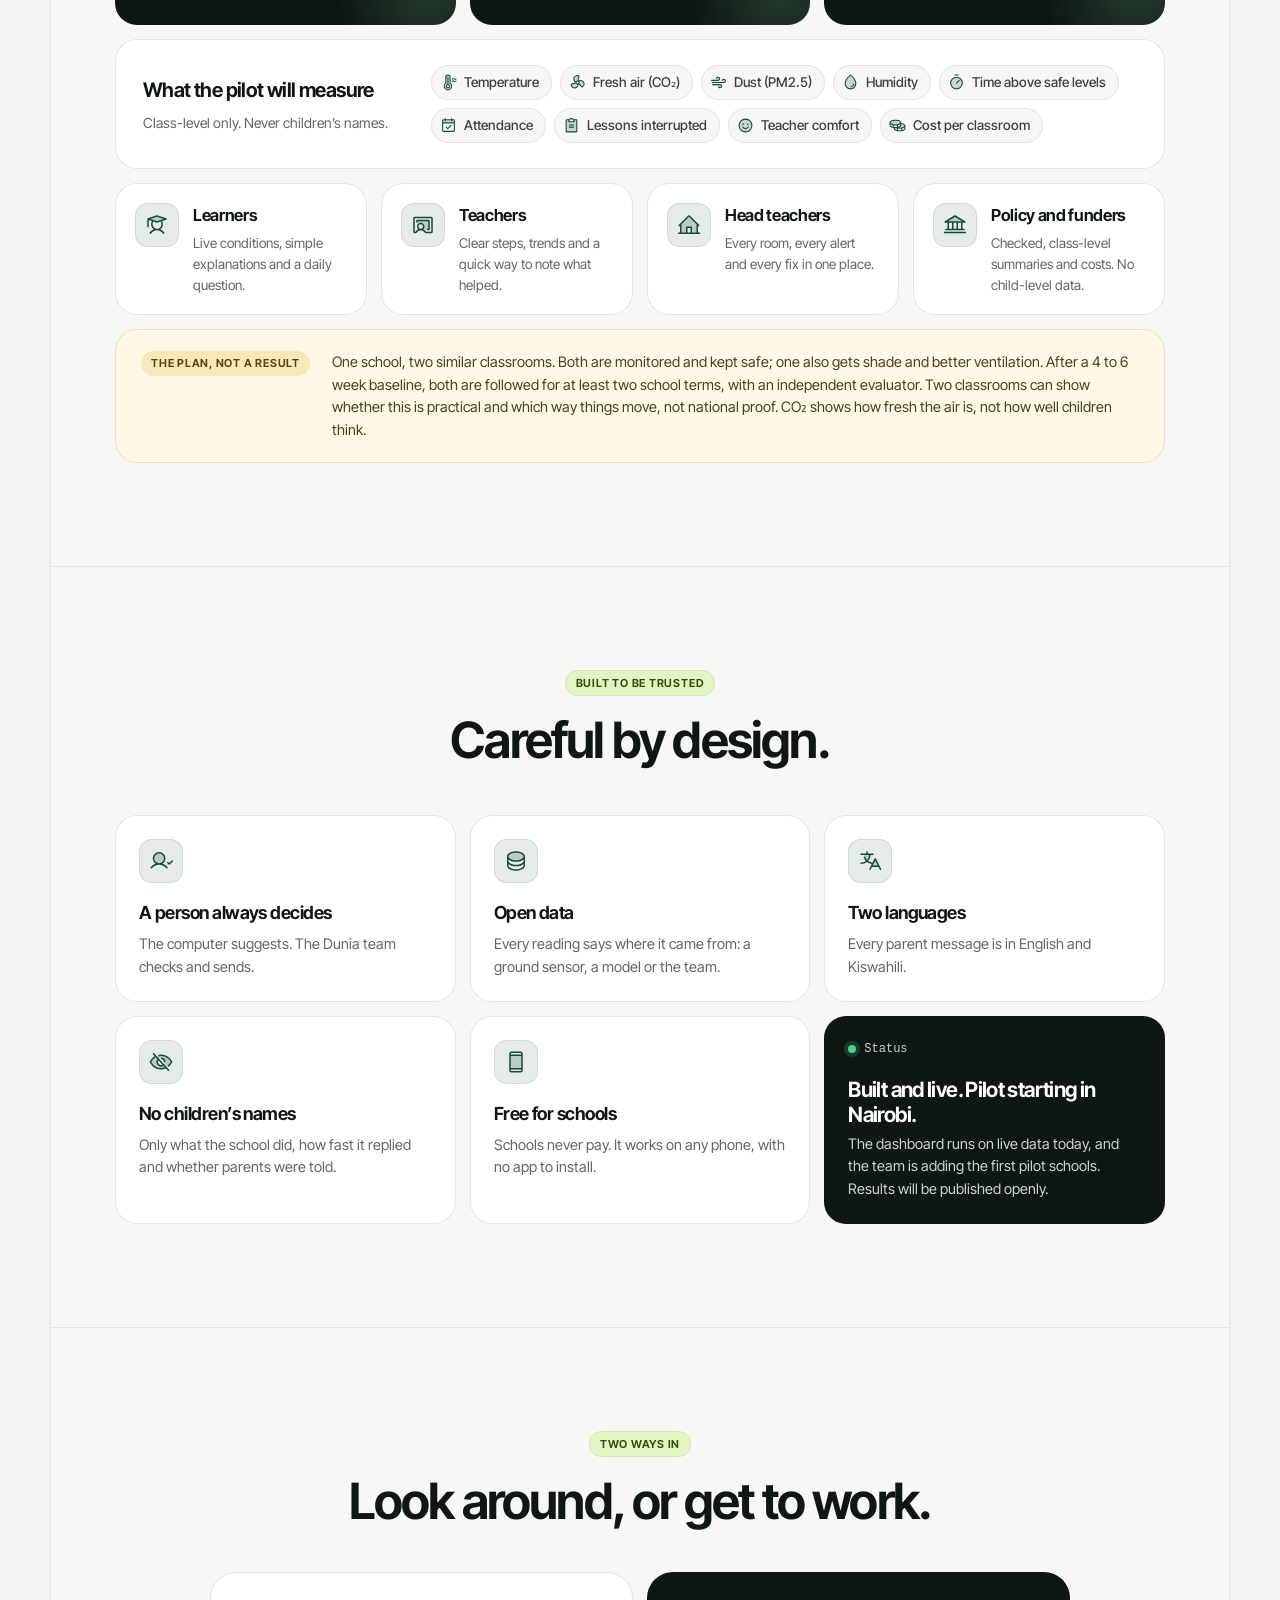
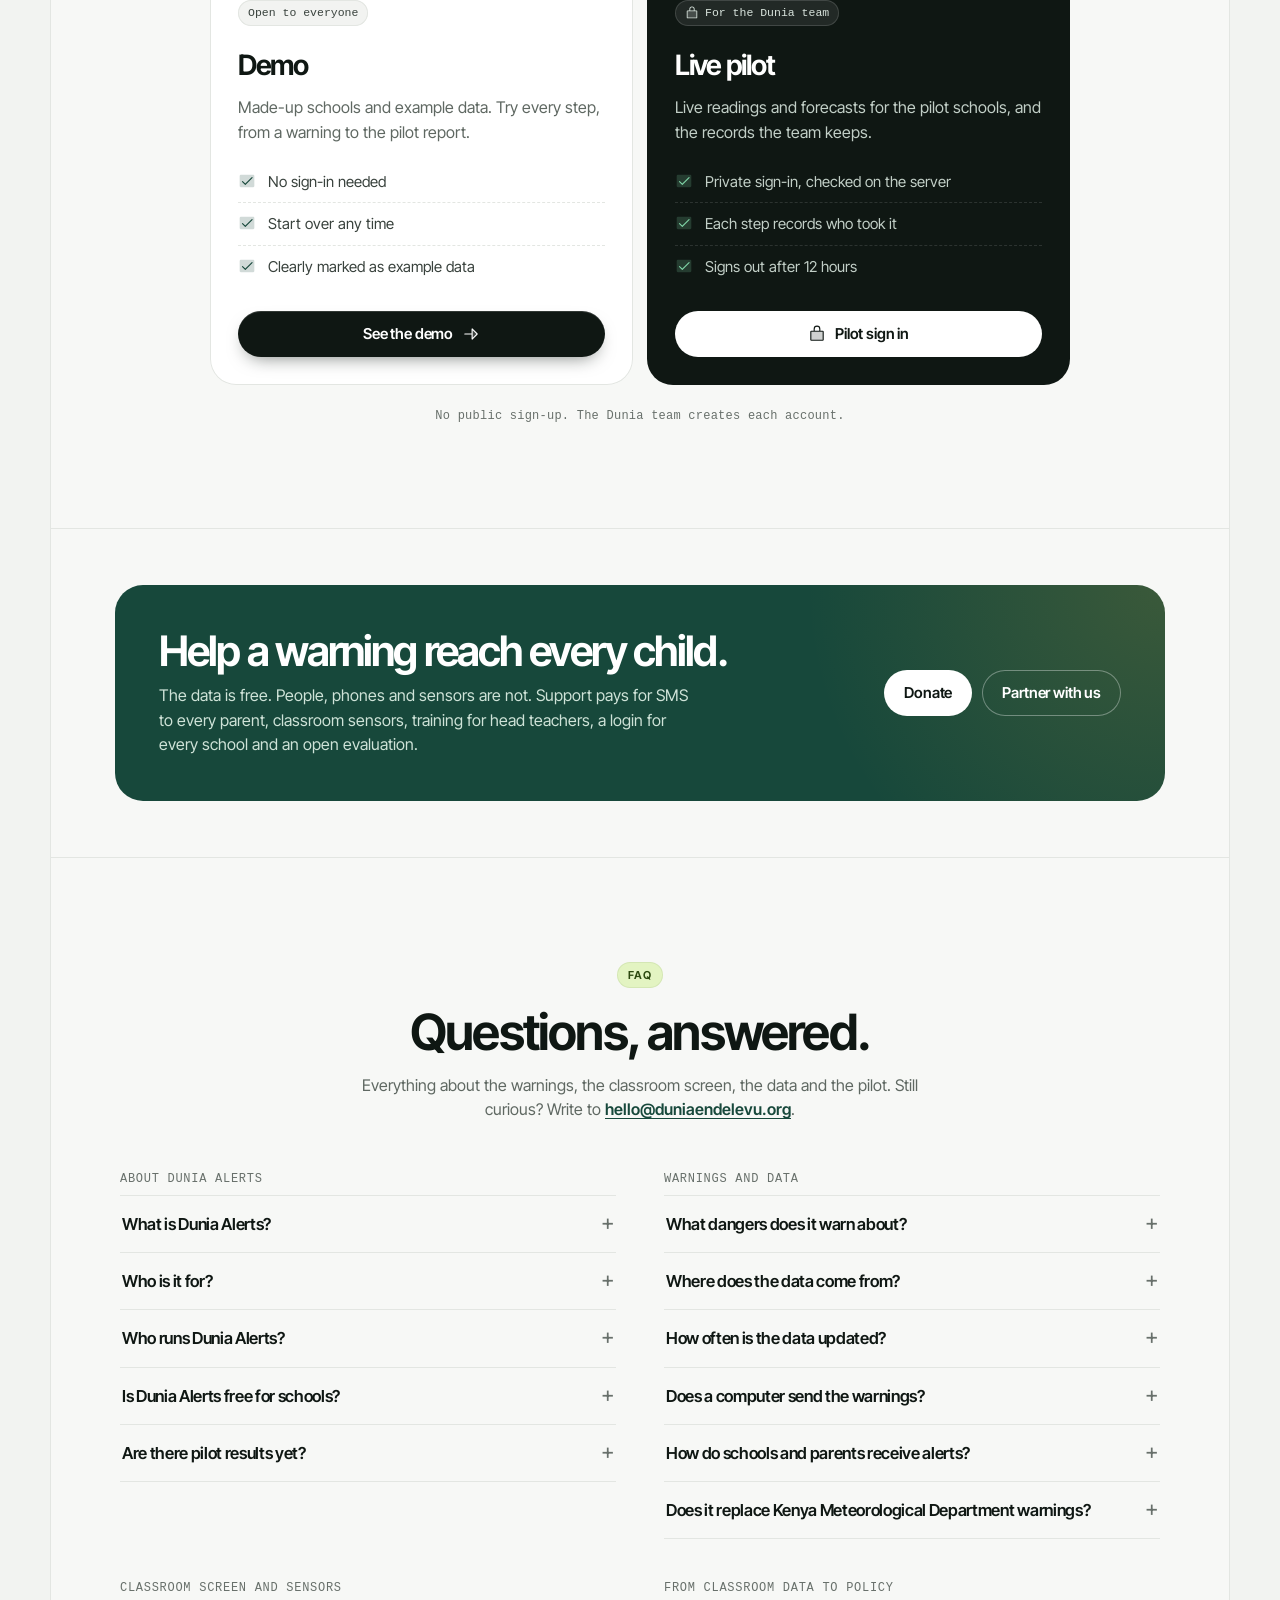
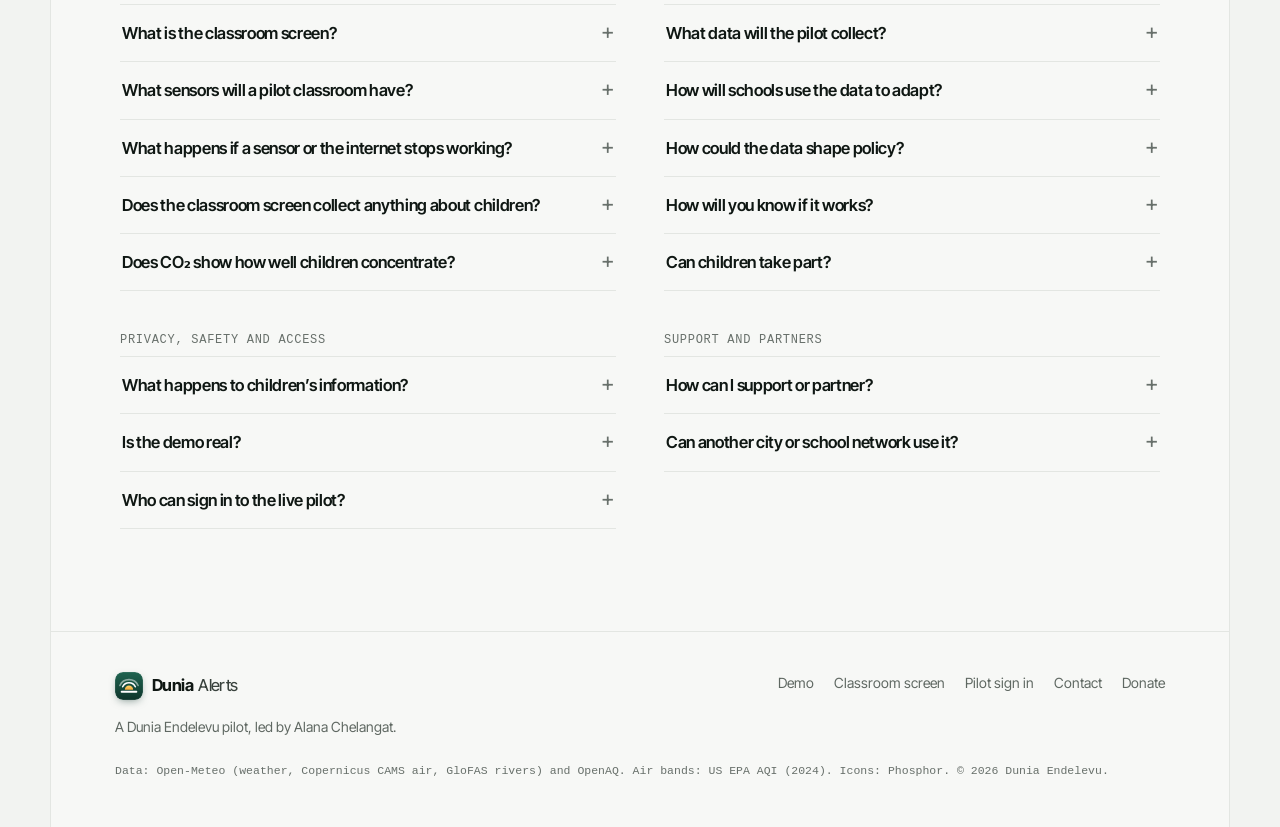
==== commit c70ede69: "School buildings on the map, real-looking whiteboard, faster images, SEO - Demo map: each school is " ====
--- a/index.html
+++ b/index.html
@@ -3,8 +3,8 @@
 <head>
 <meta charset="utf-8">
 <meta name="viewport" content="width=device-width, initial-scale=1, viewport-fit=cover">
-<title>Dunia Alerts · Early warnings and climate-smart classrooms for Nairobi schools</title>
-<meta name="description" content="Dunia Alerts warns Nairobi schools about unhealthy air, heat, heavy rain and rising rivers up to 48 hours ahead, helps head teachers act in time, and is building classroom sensors that help schools adapt. Try the demo. A Dunia Endelevu pilot in Kenya.">
+<title>Dunia Alerts · Early warnings for schools in Nairobi, Kenya</title>
+<meta name="description" content="Dunia Alerts warns Nairobi schools about unhealthy air, heat, heavy rain and rising rivers up to 48 hours ahead, and helps head teachers act in time. Try the free demo.">
 <link rel="canonical" href="https://alerts.duniaendelevu.org/">
 <meta name="robots" content="index, follow, max-image-preview:large, max-snippet:-1">
 <meta name="theme-color" content="#F2F3F1">
@@ -25,10 +25,12 @@
 <meta name="twitter:title" content="Dunia Alerts · Early warnings that reach children at school">
 <meta name="twitter:description" content="Air, heat, rain and river warnings for Nairobi schools, and classroom screens that help schools adapt. A Dunia Endelevu pilot.">
 <meta name="twitter:image" content="https://alerts.duniaendelevu.org/og-image.png">
+<meta name="twitter:image:alt" content="Dunia Alerts: early warnings that reach children at school, shown on a laptop.">
 <link rel="icon" href="/favicon.svg" type="image/svg+xml">
 <link rel="apple-touch-icon" href="/apple-touch-icon.png">
 <link rel="manifest" href="/site.webmanifest">
 <link rel="preload" href="/assets/fonts/inter-tight-latin-wght-normal.woff2" as="font" type="font/woff2" crossorigin>
+<link rel="preload" as="image" type="image/avif" imagesrcset="/assets/mock/hero-laptop-640.avif 640w, /assets/mock/hero-laptop-960.avif 960w, /assets/mock/hero-laptop-1280.avif 1280w, /assets/mock/hero-laptop-1800.avif 1800w" imagesizes="(max-width: 560px) calc(100vw - 72px), (max-width: 1080px) calc(100vw - 140px), 940px" fetchpriority="high">
 <link rel="stylesheet" href="/assets/site.css">
 <script src="/assets/site.js" defer></script>
 <script type="application/ld+json">{
@@ -98,8 +100,38 @@
    "areaServed": "Kenya"
   },
   {
+   "@type": "WebPage",
+   "@id": "https://alerts.duniaendelevu.org/#webpage",
+   "url": "https://alerts.duniaendelevu.org/",
+   "name": "Dunia Alerts · Early warnings for schools in Nairobi, Kenya",
+   "isPartOf": {
+    "@id": "https://alerts.duniaendelevu.org/#website"
+   },
+   "about": {
+    "@id": "https://alerts.duniaendelevu.org/#app"
+   },
+   "inLanguage": "en",
+   "dateModified": "2026-11-11",
+   "primaryImageOfPage": {
+    "@type": "ImageObject",
+    "url": "https://alerts.duniaendelevu.org/og-image.png",
+    "width": 1200,
+    "height": 630
+   },
+   "speakable": {
+    "@type": "SpeakableSpecification",
+    "cssSelector": [
+     ".h1",
+     ".lede"
+    ]
+   }
+  },
+  {
    "@type": "FAQPage",
    "@id": "https://alerts.duniaendelevu.org/#faq",
+   "isPartOf": {
+    "@id": "https://alerts.duniaendelevu.org/#website"
+   },
    "mainEntity": [
     {
      "@type": "Question",
@@ -350,7 +382,7 @@
     <div class="shot">
       <span class="chip chip--a"><span class="chip__ico" style="--c:var(--accent)"><svg class="ic" aria-hidden="true"><use href="/assets/icons.svg#early"/></svg></span>Up to 48 hours ahead</span>
       <span class="chip chip--b"><span class="chip__ico" style="--c:var(--rain)"><svg class="ic" aria-hidden="true"><use href="/assets/icons.svg#decide"/></svg></span>A person checks every alert</span>
-      <img class="photo photo--hero" src="/assets/mock/hero-laptop-900.webp" srcset="/assets/mock/hero-laptop-900.webp 900w, /assets/mock/hero-laptop-1800.webp 1800w" sizes="(max-width: 980px) 92vw, 920px" width="1800" height="1275" fetchpriority="high" alt="A laptop held in one hand, showing the Dunia Alerts overview with example data: open alerts, the worst air now, warnings for the next 48 hours and a list of schools that need attention.">
+      <picture><source type="image/avif" srcset="/assets/mock/hero-laptop-640.avif 640w, /assets/mock/hero-laptop-960.avif 960w, /assets/mock/hero-laptop-1280.avif 1280w, /assets/mock/hero-laptop-1800.avif 1800w" sizes="(max-width: 560px) calc(100vw - 72px), (max-width: 1080px) calc(100vw - 140px), 940px"><source type="image/webp" srcset="/assets/mock/hero-laptop-640.webp 640w, /assets/mock/hero-laptop-960.webp 960w, /assets/mock/hero-laptop-1280.webp 1280w, /assets/mock/hero-laptop-1800.webp 1800w" sizes="(max-width: 560px) calc(100vw - 72px), (max-width: 1080px) calc(100vw - 140px), 940px"><img class="photo photo--hero" src="/assets/mock/hero-laptop-1280.webp" width="1800" height="1275" fetchpriority="high" decoding="async" alt="A laptop held in one hand, showing the Dunia Alerts overview with example data: open alerts, the worst air now, warnings for the next 48 hours and a list of schools that need attention."></picture>
     </div>
   </section>
 
@@ -428,7 +460,7 @@
         <a class="more" href="/demo#overview">Open it in the demo<svg class="ic ic--arrow" aria-hidden="true"><use href="/assets/icons.svg#arrow"/></svg></a>
       </div>
       <figure>
-        <img class="photo" src="/assets/mock/monitor-overview-700.webp" srcset="/assets/mock/monitor-overview-700.webp 700w, /assets/mock/monitor-overview-1400.webp 1400w" sizes="(max-width: 980px) 86vw, 600px" width="1400" height="1000" loading="lazy" decoding="async" alt="The overview on a desktop screen, with example data: a 3D map of air at each school, where column height is fine dust, and the selected school’s air now, last 24 hours and next 48 hours.">
+        <picture><source type="image/avif" srcset="/assets/mock/monitor-overview-480.avif 480w, /assets/mock/monitor-overview-720.avif 720w, /assets/mock/monitor-overview-1080.avif 1080w, /assets/mock/monitor-overview-1400.avif 1400w" sizes="(max-width: 560px) calc(100vw - 80px), (max-width: 980px) calc(100vw - 160px), 560px"><source type="image/webp" srcset="/assets/mock/monitor-overview-480.webp 480w, /assets/mock/monitor-overview-720.webp 720w, /assets/mock/monitor-overview-1080.webp 1080w, /assets/mock/monitor-overview-1400.webp 1400w" sizes="(max-width: 560px) calc(100vw - 80px), (max-width: 980px) calc(100vw - 160px), 560px"><img class="photo" src="/assets/mock/monitor-overview-1080.webp" width="1400" height="1000" loading="lazy" decoding="async" alt="The overview on a desktop screen, with example data: a 3D map of air at each school, where column height is fine dust, and the selected school’s air now, last 24 hours and next 48 hours."></picture>
         <figcaption class="panel__cap">Demo · made-up schools and example data</figcaption>
       </figure>
     </div>
@@ -444,7 +476,7 @@
         <a class="more" href="/demo#desk">Open it in the demo<svg class="ic ic--arrow" aria-hidden="true"><use href="/assets/icons.svg#arrow"/></svg></a>
       </div>
       <figure>
-        <img class="photo" src="/assets/mock/desk-laptop-700.webp" srcset="/assets/mock/desk-laptop-700.webp 700w, /assets/mock/desk-laptop-1400.webp 1400w" sizes="(max-width: 980px) 86vw, 600px" width="1400" height="1190" loading="lazy" decoding="async" alt="The school desk on a laptop, with example data: an unhealthy air alert, the step for the school, and a timeline from alert sent to the head teacher’s reply.">
+        <picture><source type="image/avif" srcset="/assets/mock/desk-laptop-480.avif 480w, /assets/mock/desk-laptop-720.avif 720w, /assets/mock/desk-laptop-1080.avif 1080w, /assets/mock/desk-laptop-1400.avif 1400w" sizes="(max-width: 560px) calc(100vw - 80px), (max-width: 980px) calc(100vw - 160px), 560px"><source type="image/webp" srcset="/assets/mock/desk-laptop-480.webp 480w, /assets/mock/desk-laptop-720.webp 720w, /assets/mock/desk-laptop-1080.webp 1080w, /assets/mock/desk-laptop-1400.webp 1400w" sizes="(max-width: 560px) calc(100vw - 80px), (max-width: 980px) calc(100vw - 160px), 560px"><img class="photo" src="/assets/mock/desk-laptop-1080.webp" width="1400" height="1143" loading="lazy" decoding="async" alt="The school desk on a laptop, with example data: an unhealthy air alert, the step for the school, and a timeline from alert sent to the head teacher’s reply."></picture>
         <figcaption class="panel__cap">Demo · made-up schools and example data</figcaption>
       </figure>
     </div>
@@ -461,7 +493,7 @@
       </div>
       <figure>
         <div class="stage stage--mint"><div class="handset" role="img" aria-label="A parent’s phone receiving the Dunia Alerts message by SMS, in English and Kiswahili. Example message from the demo.">
-          <img class="handset__frame" src="/assets/mock/phone-frame.png" width="824" height="1732" alt="" loading="lazy" decoding="async">
+          <picture><source type="image/avif" srcset="/assets/mock/phone-frame-300.avif 300w, /assets/mock/phone-frame-600.avif 600w, /assets/mock/phone-frame-824.avif 824w" sizes="300px"><source type="image/webp" srcset="/assets/mock/phone-frame-300.webp 300w, /assets/mock/phone-frame-600.webp 600w, /assets/mock/phone-frame-824.webp 824w" sizes="300px"><img class="handset__frame" src="/assets/mock/phone-frame-600.webp" width="824" height="1732" loading="lazy" decoding="async" alt=""></picture>
           <div class="hs" aria-hidden="true">
             <div class="hs-status"><span>07:52</span><span><b></b><i></i></span></div>
             <div class="hs-notif"><span class="hs-av"></span><b>Dunia Alerts <span>now</span></b><p>Dunia Alerts: Air near Neema Junior School is unhealthy today. PE and outdoor games are moving indoors. Please send your child’s inhaler if they use one.</p></div>
@@ -490,7 +522,7 @@
         <a class="more" href="/demo#impact">Open it in the demo<svg class="ic ic--arrow" aria-hidden="true"><use href="/assets/icons.svg#arrow"/></svg></a>
       </div>
       <figure>
-        <img class="photo" src="/assets/mock/monitor-impact-700.webp" srcset="/assets/mock/monitor-impact-700.webp 700w, /assets/mock/monitor-impact-1400.webp 1400w" sizes="(max-width: 980px) 86vw, 600px" width="1400" height="1000" loading="lazy" decoding="async" alt="The impact screen on a desktop screen, with example data: tiles for alerts sent, acknowledged, time to respond, action taken and parents told, above a chart of alerts each week.">
+        <picture><source type="image/avif" srcset="/assets/mock/monitor-impact-480.avif 480w, /assets/mock/monitor-impact-720.avif 720w, /assets/mock/monitor-impact-1080.avif 1080w, /assets/mock/monitor-impact-1400.avif 1400w" sizes="(max-width: 560px) calc(100vw - 80px), (max-width: 980px) calc(100vw - 160px), 560px"><source type="image/webp" srcset="/assets/mock/monitor-impact-480.webp 480w, /assets/mock/monitor-impact-720.webp 720w, /assets/mock/monitor-impact-1080.webp 1080w, /assets/mock/monitor-impact-1400.webp 1400w" sizes="(max-width: 560px) calc(100vw - 80px), (max-width: 980px) calc(100vw - 160px), 560px"><img class="photo" src="/assets/mock/monitor-impact-1080.webp" width="1400" height="1000" loading="lazy" decoding="async" alt="The impact screen on a desktop screen, with example data: tiles for alerts sent, acknowledged, time to respond, action taken and parents told, above a chart of alerts each week."></picture>
         <figcaption class="panel__cap">Demo · example numbers, not pilot results</figcaption>
       </figure>
     </div>
@@ -550,7 +582,7 @@
       </div>
       <figure class="split__shot">
         <div class="wall">
-          <img class="board-img" src="/assets/mock/whiteboard-700.webp" srcset="/assets/mock/whiteboard-700.webp 700w, /assets/mock/whiteboard-1416.webp 1416w" sizes="(max-width: 980px) 86vw, 560px" width="1416" height="1027" loading="lazy" decoding="async" alt="The classroom screen on a classroom whiteboard, with example data: ‘Our classroom is ready for learning’, tiles for temperature, fresh air, dust and humidity, each with a three-step meter, the weather outside and a Climate Detective question.">
+          <picture><source type="image/avif" srcset="/assets/mock/whiteboard-480.avif 480w, /assets/mock/whiteboard-720.avif 720w, /assets/mock/whiteboard-1080.avif 1080w, /assets/mock/whiteboard-1400.avif 1400w" sizes="(max-width: 560px) calc(100vw - 80px), (max-width: 980px) calc(100vw - 160px), 560px"><source type="image/webp" srcset="/assets/mock/whiteboard-480.webp 480w, /assets/mock/whiteboard-720.webp 720w, /assets/mock/whiteboard-1080.webp 1080w, /assets/mock/whiteboard-1400.webp 1400w" sizes="(max-width: 560px) calc(100vw - 80px), (max-width: 980px) calc(100vw - 160px), 560px"><img class="board-img" src="/assets/mock/whiteboard-1080.webp" width="1400" height="1015" loading="lazy" decoding="async" alt="The classroom screen on a classroom whiteboard, with example data: ‘Our classroom is ready for learning’, tiles for temperature, fresh air, dust and humidity, each with a three-step meter, the weather outside and a Climate Detective question."></picture>
         </div>
         <figcaption class="panel__cap">Example data, not real readings</figcaption>
       </figure>
--- a/assets/site.css
+++ b/assets/site.css
@@ -283,6 +283,7 @@
 .stage { position: relative; display: grid; place-items: center; padding: clamp(18px, 4%, 40px); border-radius: 24px; background: radial-gradient(120% 90% at 50% 30%, #FFFFFF 0%, #EEF3EF 60%, #E4ECE6 100%); box-shadow: inset 0 0 0 1px var(--line); overflow: hidden; }
 .stage--mint { background: radial-gradient(120% 90% at 50% 25%, #F4FBF6 0%, #DDF1E6 70%, #CFE8DA 100%); }
 /* photo mockups: real devices with the real screens composited in (assets/mock) */
+picture { display: contents; }
 .photo { display: block; width: 100%; height: auto; border-radius: 22px; background: #E9ECEC; box-shadow: 0 0 0 1px var(--line), 0 30px 60px -44px rgba(15,23,19,.55); }
 .photo--hero { position: relative; z-index: 1; border-radius: 28px; }
 /* phone */
@@ -319,8 +320,8 @@
 .panel:not([hidden]) .hs-msg:nth-of-type(3) { animation-delay: 1.9s; }
 .panel:not([hidden]) .hs-sent { animation: hs-pop .5s var(--ease) 2.5s both; }
 /* whiteboard on a classroom wall */
-.wall { position: relative; padding: clamp(22px, 6%, 52px) clamp(18px, 5%, 44px) clamp(28px, 7%, 60px); border-radius: 24px; background: linear-gradient(180deg, #F5F2EB 0%, #EEE9DF 78%, #E2DBCD 78.2%, #E8E2D6 100%); box-shadow: inset 0 0 0 1px #E4DED2; overflow: hidden; }
-.board-img { display: block; width: 100%; height: auto; filter: drop-shadow(0 22px 24px rgba(60,48,20,.28)); }
+.wall { position: relative; padding: clamp(20px, 6%, 48px) clamp(16px, 5%, 40px) clamp(24px, 7%, 54px); border-radius: 24px; background: radial-gradient(120% 90% at 50% 20%, #FFFFFF 0%, #F6F7F5 60%, #EDF0EC 100%); box-shadow: inset 0 0 0 1px var(--line); overflow: hidden; }
+.board-img { display: block; width: 100%; height: auto; filter: drop-shadow(0 18px 22px rgba(15,23,19,.18)) drop-shadow(0 2px 3px rgba(15,23,19,.12)); }
 
 /* Sign-in page */
 .auth { min-height: 100vh; min-height: 100svh; display: grid; grid-template-rows: auto 1fr auto; }
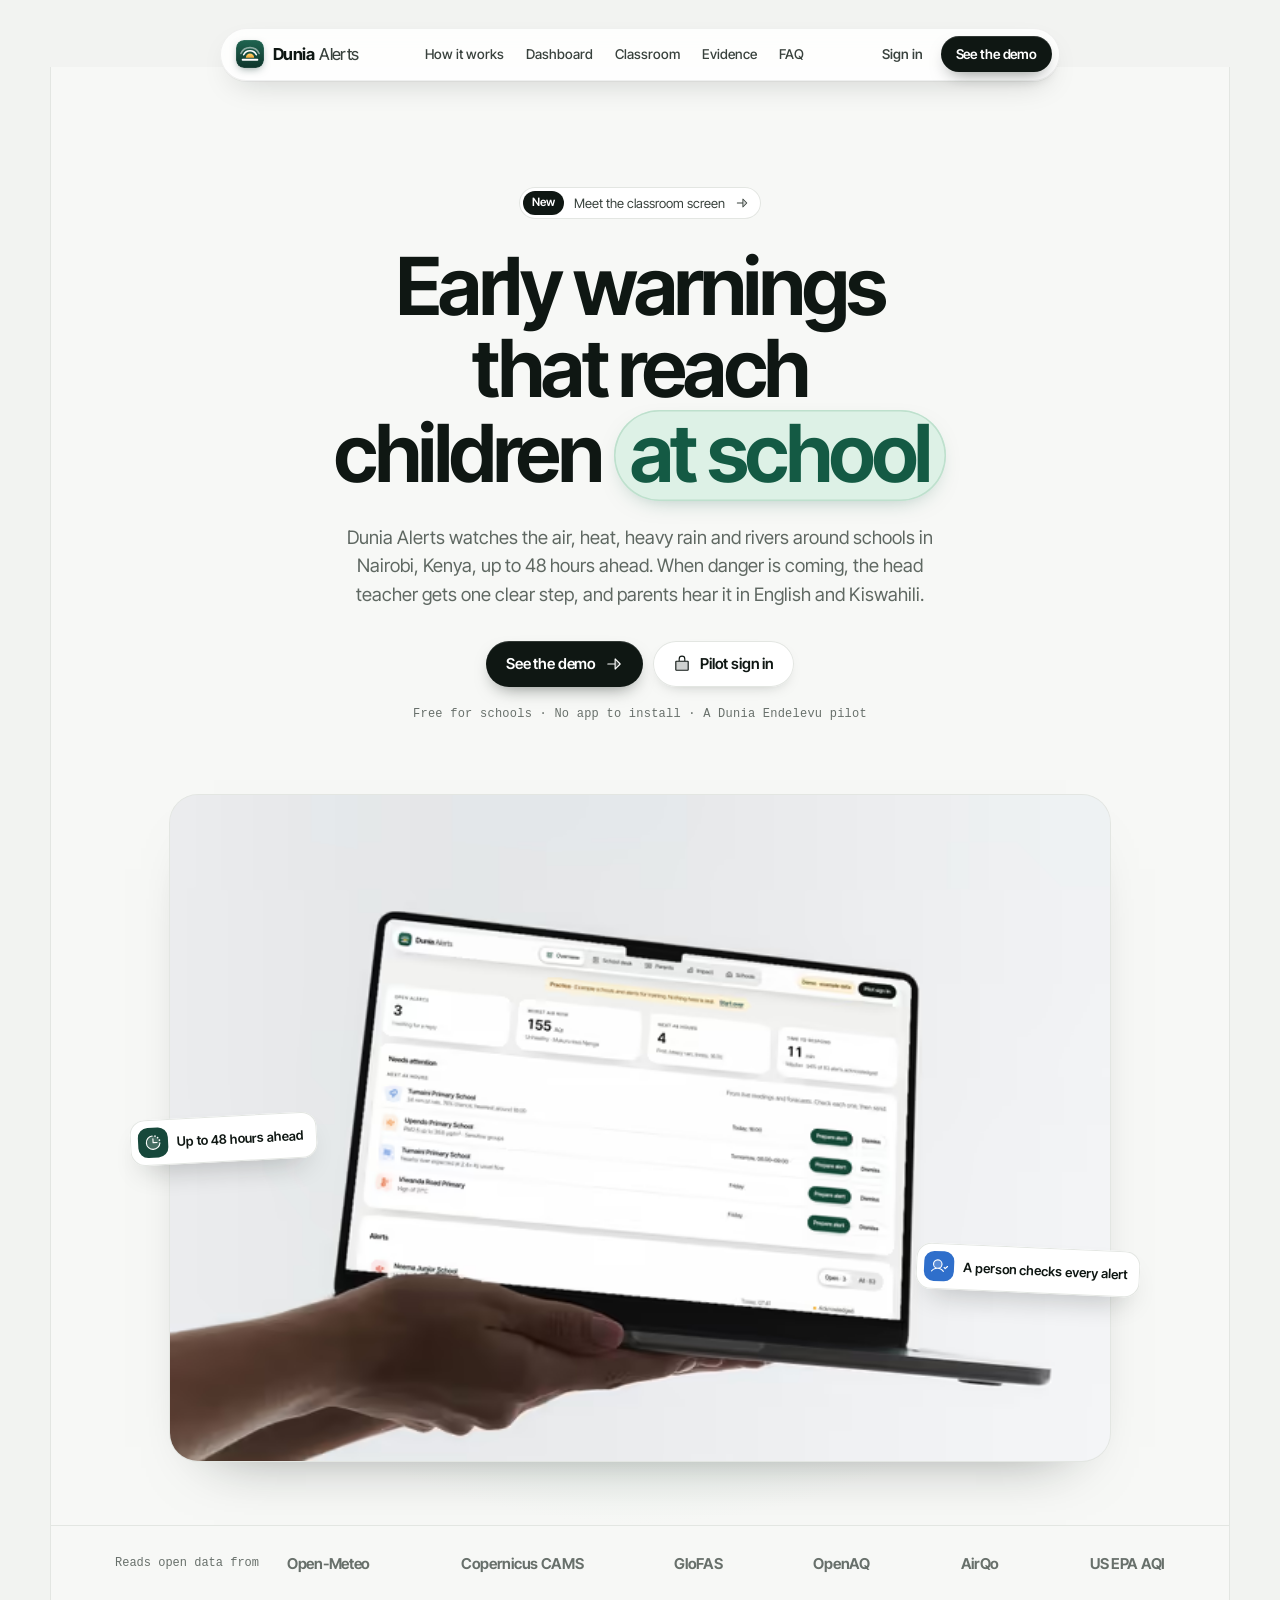
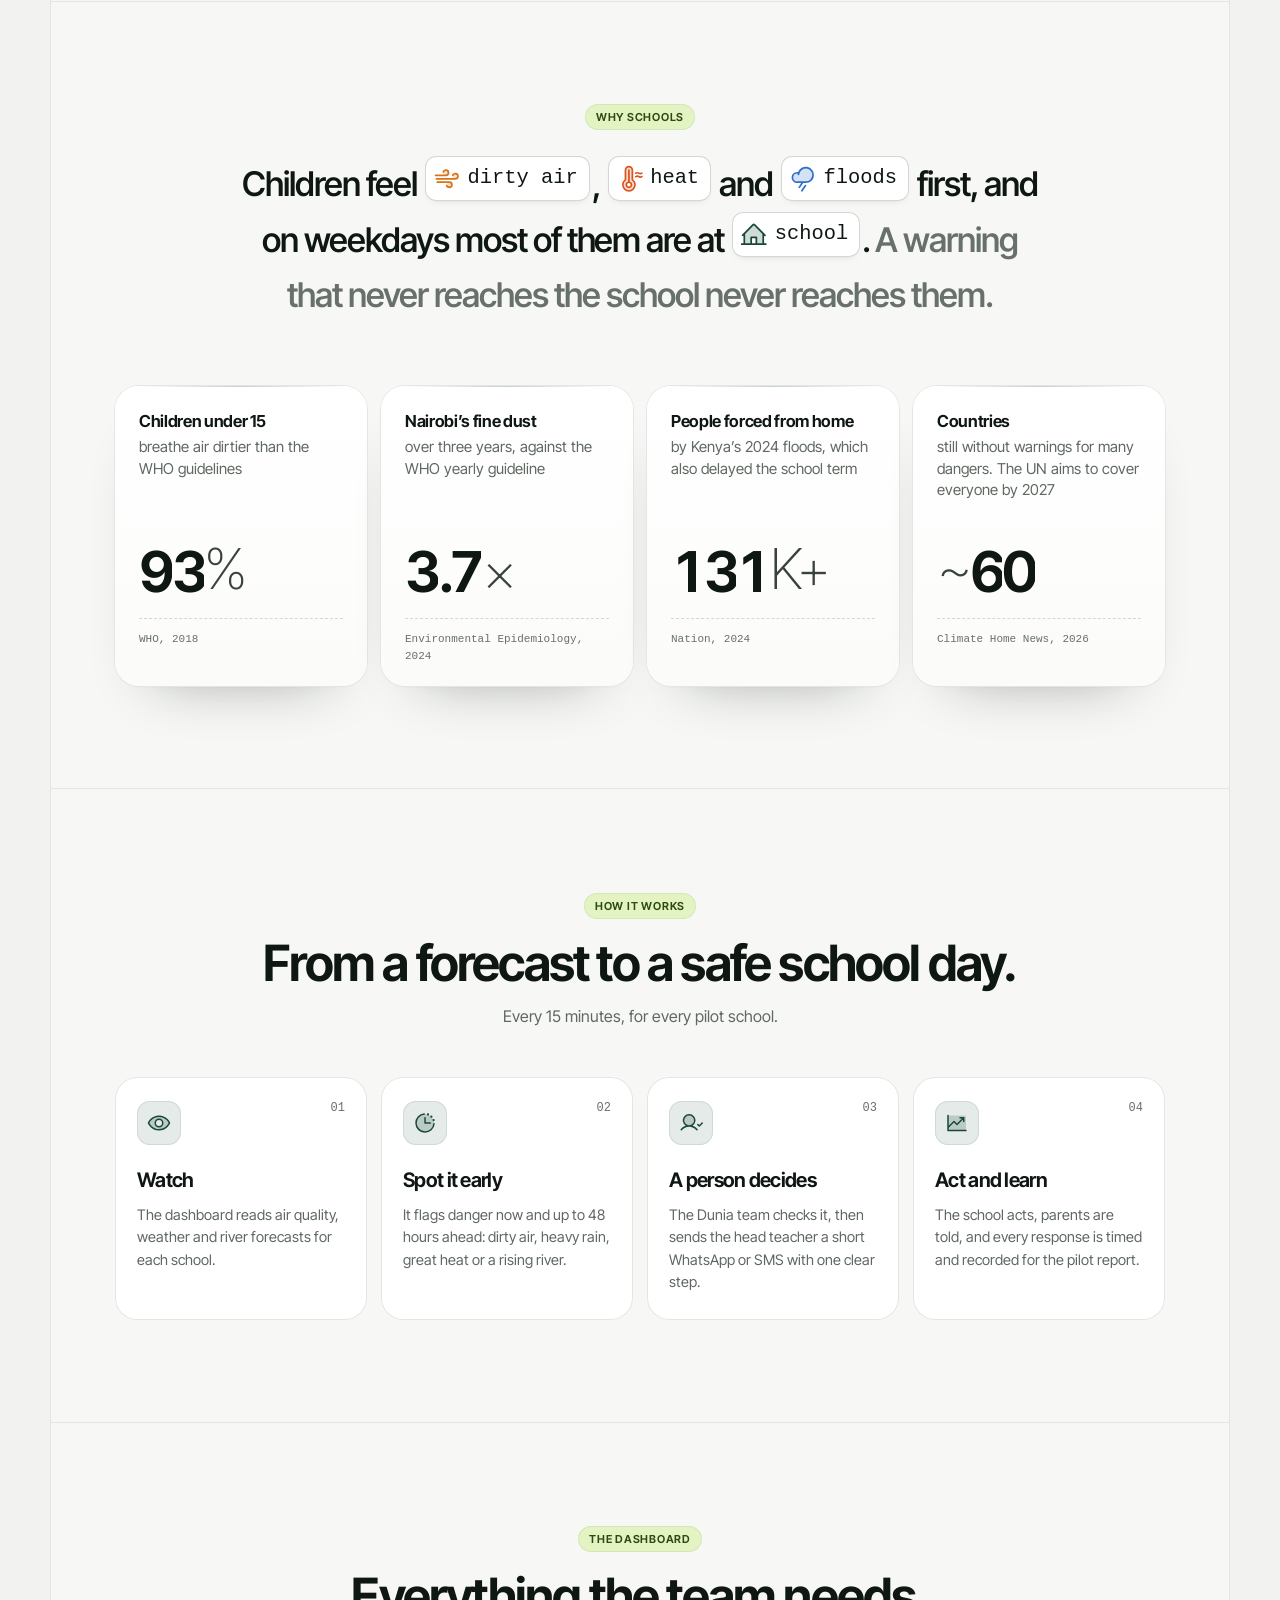
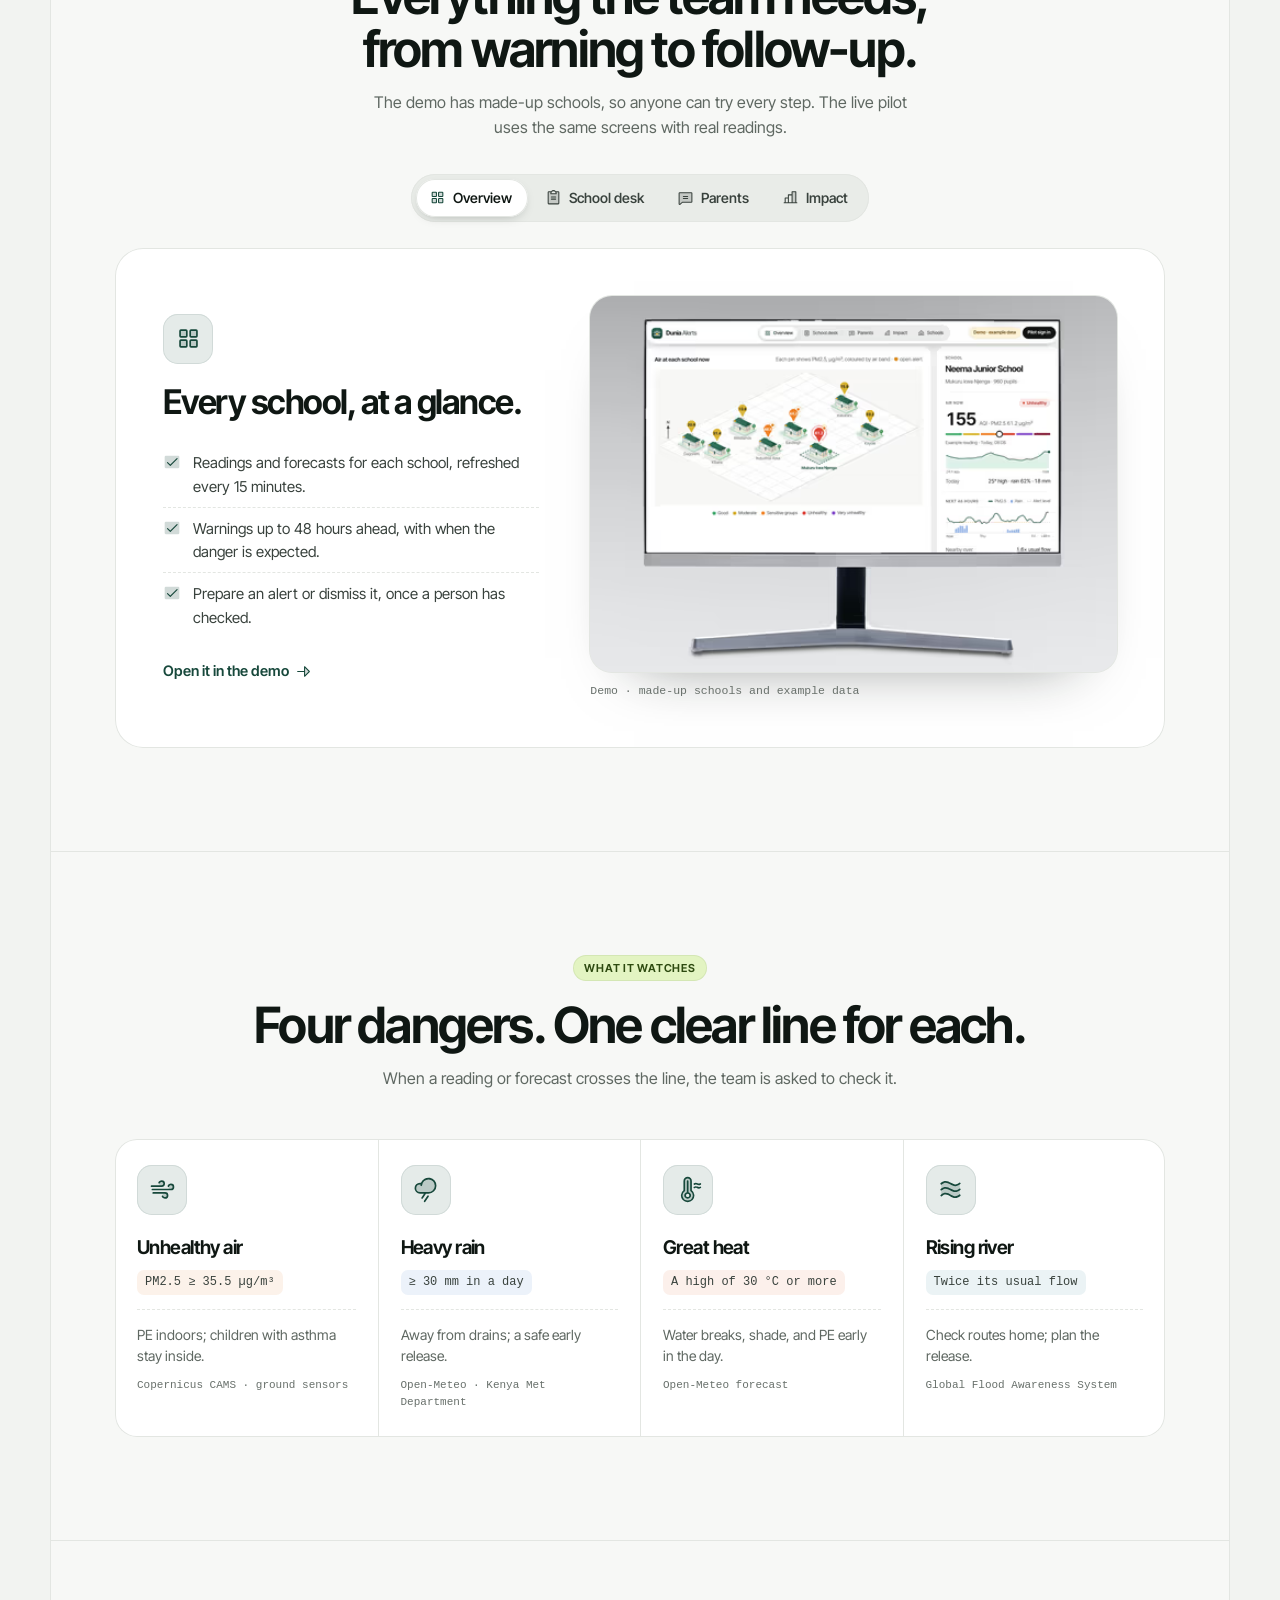
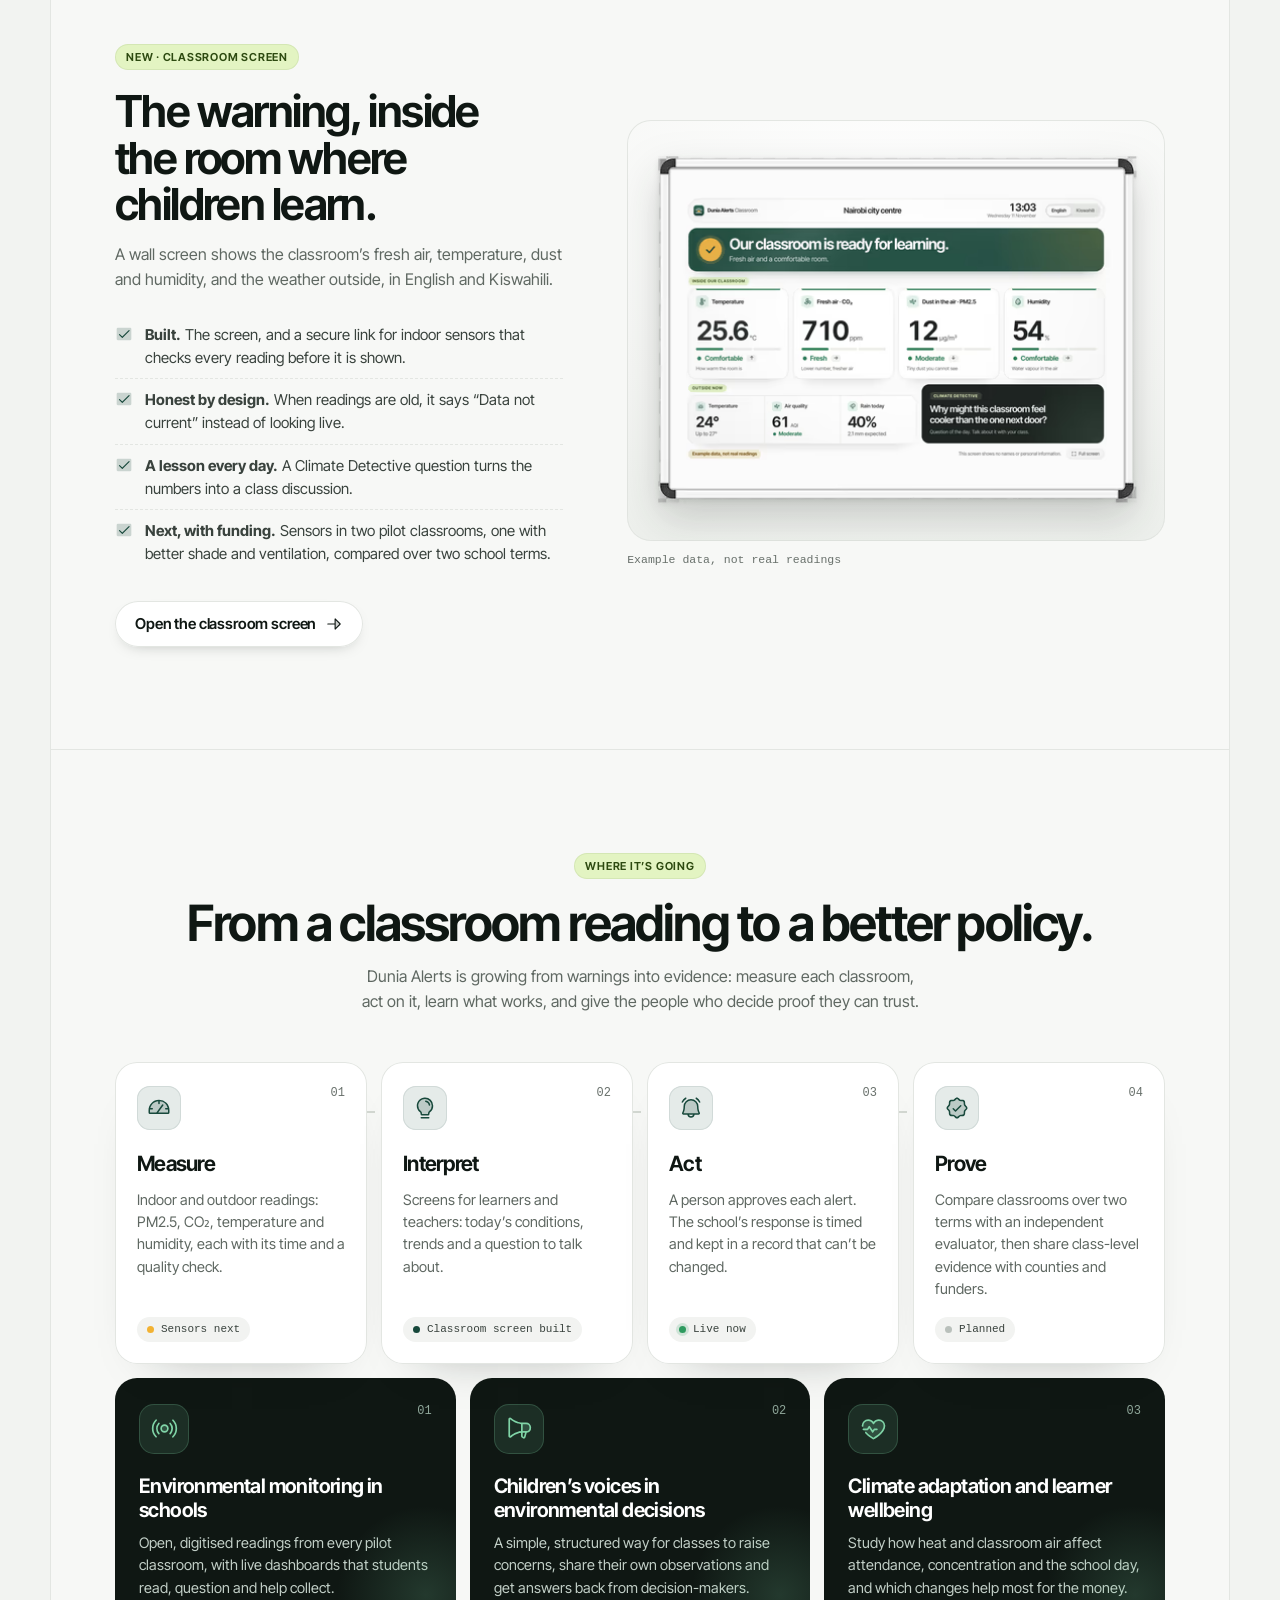
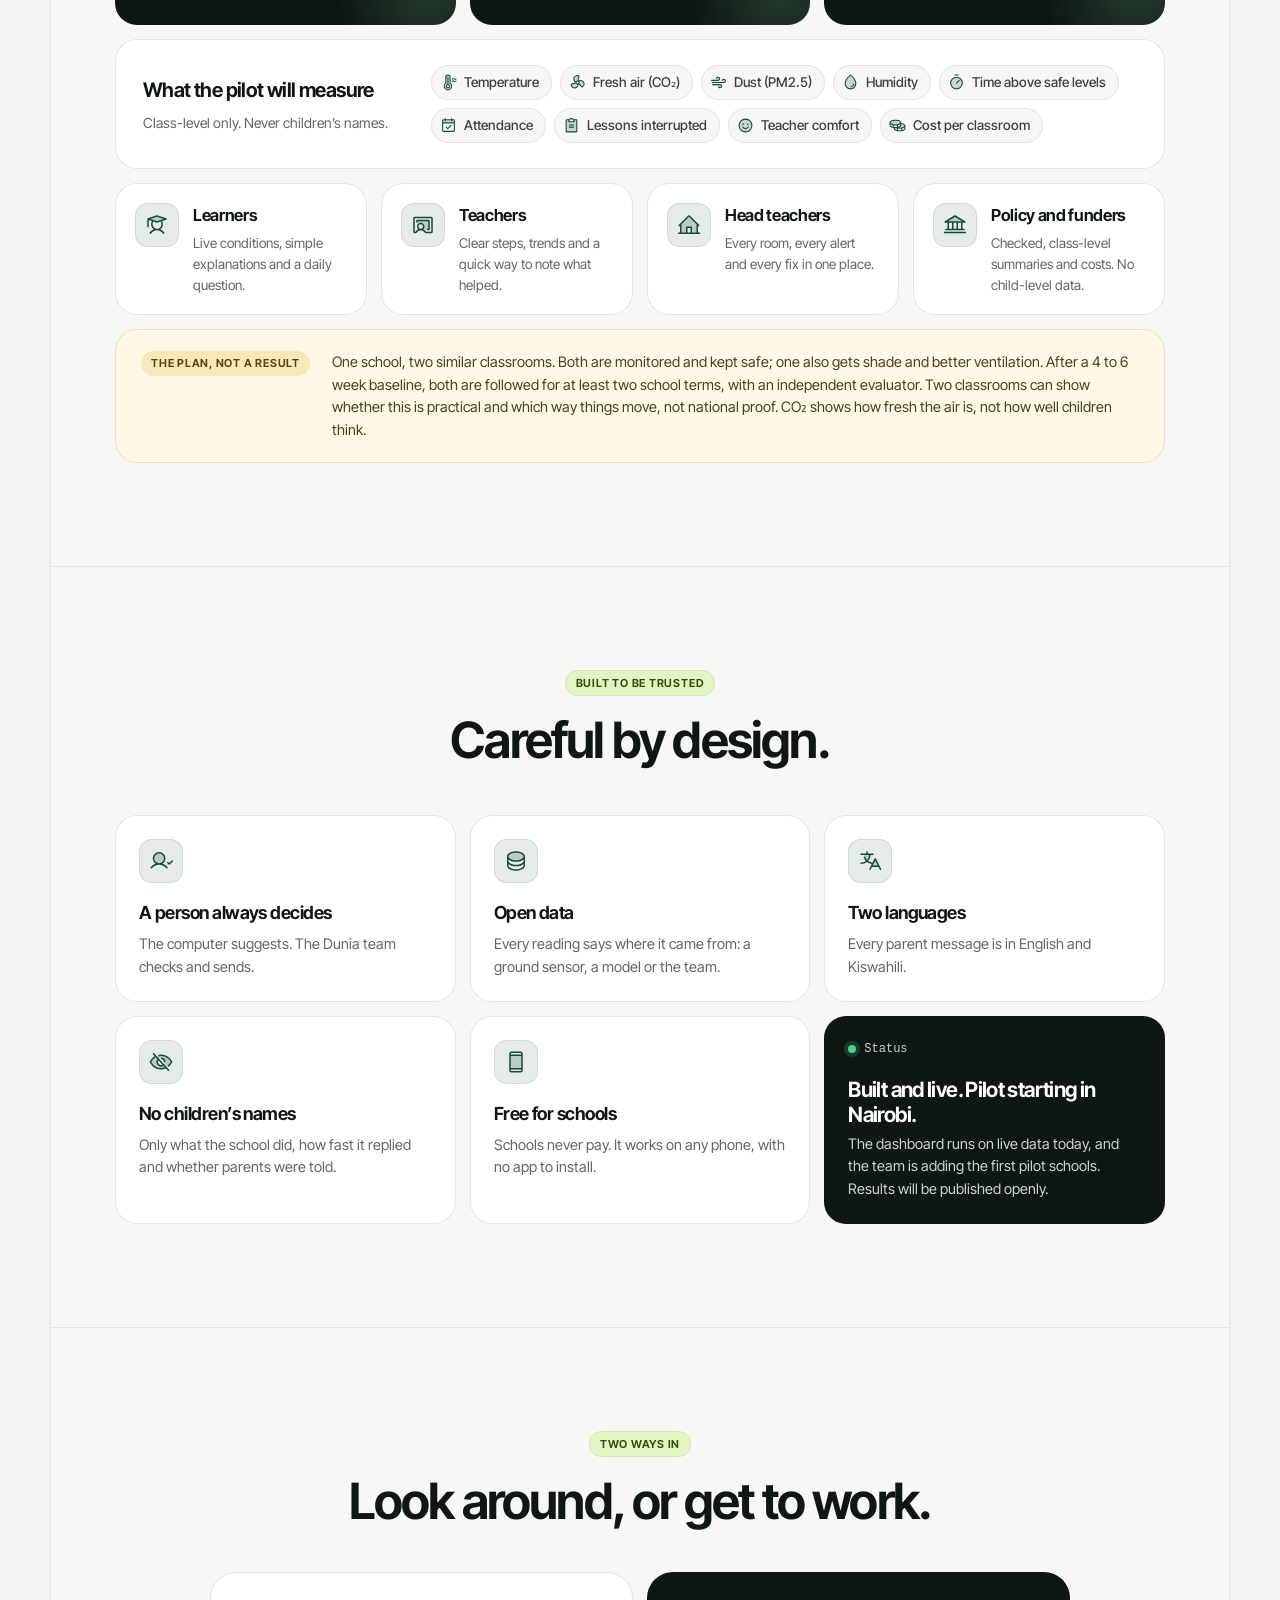
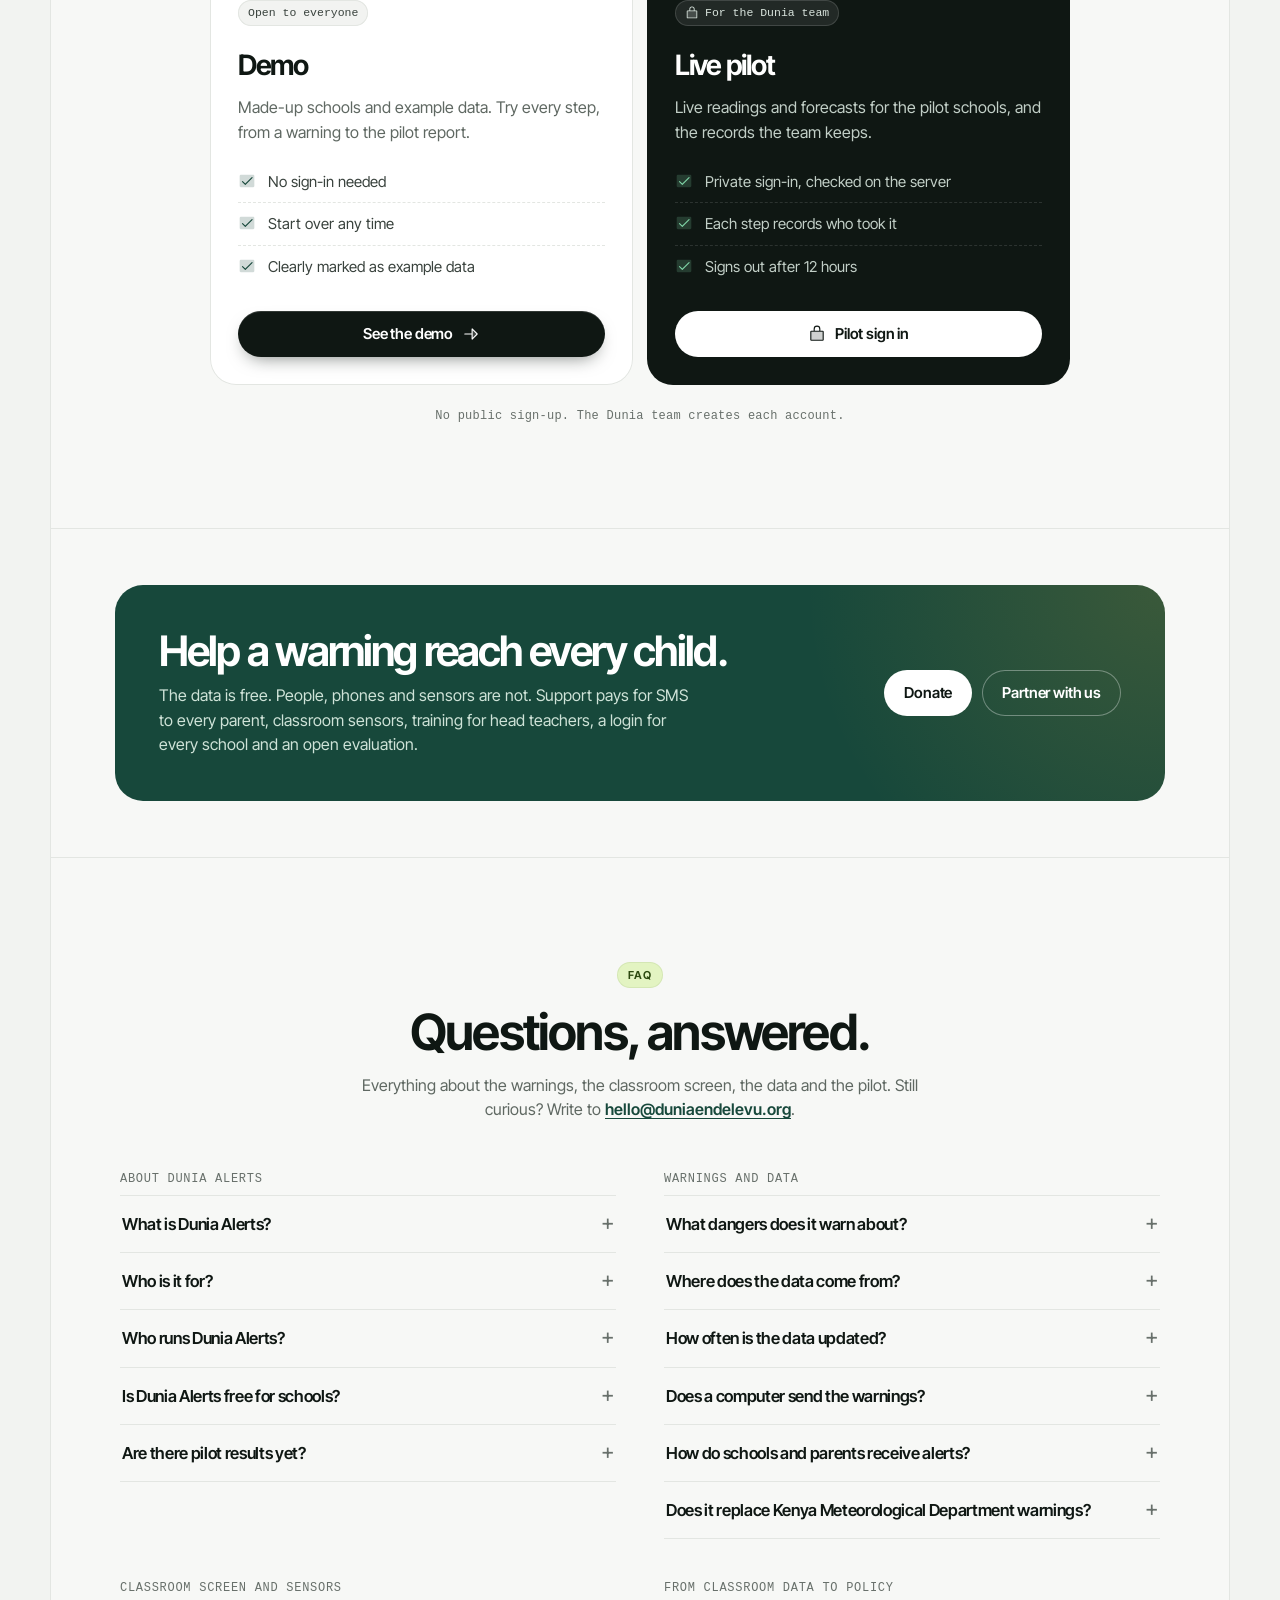
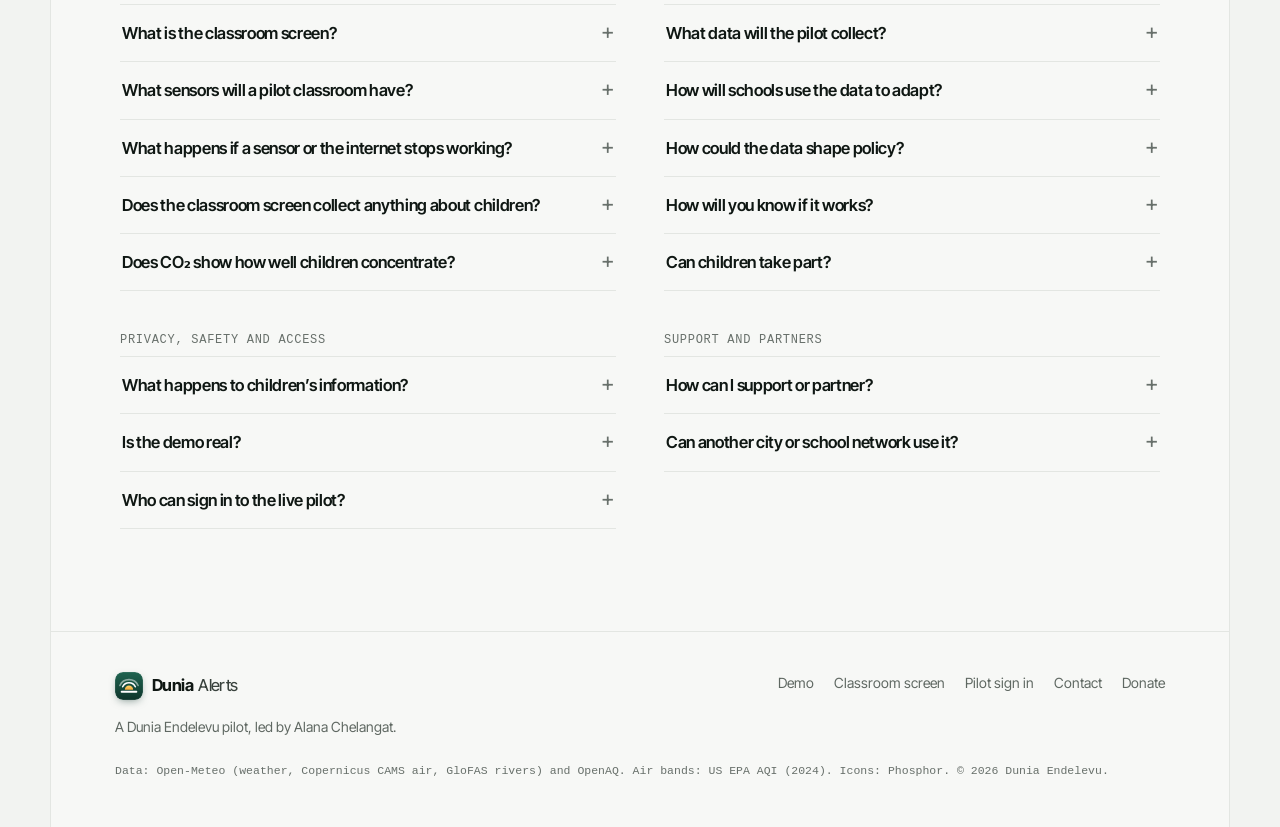
==== commit aea7ee78: "Versioned mockup images so updates show at once; clearer monitor shots - Mockup image addresses carr" ====
--- a/index.html
+++ b/index.html
@@ -30,7 +30,7 @@
 <link rel="apple-touch-icon" href="/apple-touch-icon.png">
 <link rel="manifest" href="/site.webmanifest">
 <link rel="preload" href="/assets/fonts/inter-tight-latin-wght-normal.woff2" as="font" type="font/woff2" crossorigin>
-<link rel="preload" as="image" type="image/avif" imagesrcset="/assets/mock/hero-laptop-640.avif 640w, /assets/mock/hero-laptop-960.avif 960w, /assets/mock/hero-laptop-1280.avif 1280w, /assets/mock/hero-laptop-1800.avif 1800w" imagesizes="(max-width: 560px) calc(100vw - 72px), (max-width: 1080px) calc(100vw - 140px), 940px" fetchpriority="high">
+<link rel="preload" as="image" type="image/avif" imagesrcset="/assets/mock/hero-laptop-640.avif?v=4d2df97f 640w, /assets/mock/hero-laptop-960.avif?v=4d2df97f 960w, /assets/mock/hero-laptop-1280.avif?v=4d2df97f 1280w, /assets/mock/hero-laptop-1800.avif?v=4d2df97f 1800w" imagesizes="(max-width: 560px) calc(100vw - 72px), (max-width: 1080px) calc(100vw - 140px), 940px" fetchpriority="high">
 <link rel="stylesheet" href="/assets/site.css">
 <script src="/assets/site.js" defer></script>
 <script type="application/ld+json">{
@@ -382,7 +382,7 @@
     <div class="shot">
       <span class="chip chip--a"><span class="chip__ico" style="--c:var(--accent)"><svg class="ic" aria-hidden="true"><use href="/assets/icons.svg#early"/></svg></span>Up to 48 hours ahead</span>
       <span class="chip chip--b"><span class="chip__ico" style="--c:var(--rain)"><svg class="ic" aria-hidden="true"><use href="/assets/icons.svg#decide"/></svg></span>A person checks every alert</span>
-      <picture><source type="image/avif" srcset="/assets/mock/hero-laptop-640.avif 640w, /assets/mock/hero-laptop-960.avif 960w, /assets/mock/hero-laptop-1280.avif 1280w, /assets/mock/hero-laptop-1800.avif 1800w" sizes="(max-width: 560px) calc(100vw - 72px), (max-width: 1080px) calc(100vw - 140px), 940px"><source type="image/webp" srcset="/assets/mock/hero-laptop-640.webp 640w, /assets/mock/hero-laptop-960.webp 960w, /assets/mock/hero-laptop-1280.webp 1280w, /assets/mock/hero-laptop-1800.webp 1800w" sizes="(max-width: 560px) calc(100vw - 72px), (max-width: 1080px) calc(100vw - 140px), 940px"><img class="photo photo--hero" src="/assets/mock/hero-laptop-1280.webp" width="1800" height="1275" fetchpriority="high" decoding="async" alt="A laptop held in one hand, showing the Dunia Alerts overview with example data: open alerts, the worst air now, warnings for the next 48 hours and a list of schools that need attention."></picture>
+      <picture><source type="image/avif" srcset="/assets/mock/hero-laptop-640.avif?v=4d2df97f 640w, /assets/mock/hero-laptop-960.avif?v=4d2df97f 960w, /assets/mock/hero-laptop-1280.avif?v=4d2df97f 1280w, /assets/mock/hero-laptop-1800.avif?v=4d2df97f 1800w" sizes="(max-width: 560px) calc(100vw - 72px), (max-width: 1080px) calc(100vw - 140px), 940px"><source type="image/webp" srcset="/assets/mock/hero-laptop-640.webp?v=4d2df97f 640w, /assets/mock/hero-laptop-960.webp?v=4d2df97f 960w, /assets/mock/hero-laptop-1280.webp?v=4d2df97f 1280w, /assets/mock/hero-laptop-1800.webp?v=4d2df97f 1800w" sizes="(max-width: 560px) calc(100vw - 72px), (max-width: 1080px) calc(100vw - 140px), 940px"><img class="photo photo--hero" src="/assets/mock/hero-laptop-1280.webp?v=4d2df97f" width="1800" height="1275" fetchpriority="high" decoding="async" alt="A laptop held in one hand, showing the Dunia Alerts overview with example data: open alerts, the worst air now, warnings for the next 48 hours and a list of schools that need attention."></picture>
     </div>
   </section>
 
@@ -460,7 +460,7 @@
         <a class="more" href="/demo#overview">Open it in the demo<svg class="ic ic--arrow" aria-hidden="true"><use href="/assets/icons.svg#arrow"/></svg></a>
       </div>
       <figure>
-        <picture><source type="image/avif" srcset="/assets/mock/monitor-overview-480.avif 480w, /assets/mock/monitor-overview-720.avif 720w, /assets/mock/monitor-overview-1080.avif 1080w, /assets/mock/monitor-overview-1400.avif 1400w" sizes="(max-width: 560px) calc(100vw - 80px), (max-width: 980px) calc(100vw - 160px), 560px"><source type="image/webp" srcset="/assets/mock/monitor-overview-480.webp 480w, /assets/mock/monitor-overview-720.webp 720w, /assets/mock/monitor-overview-1080.webp 1080w, /assets/mock/monitor-overview-1400.webp 1400w" sizes="(max-width: 560px) calc(100vw - 80px), (max-width: 980px) calc(100vw - 160px), 560px"><img class="photo" src="/assets/mock/monitor-overview-1080.webp" width="1400" height="1000" loading="lazy" decoding="async" alt="The overview on a desktop screen, with example data: a 3D map of air at each school, where column height is fine dust, and the selected school’s air now, last 24 hours and next 48 hours."></picture>
+        <picture><source type="image/avif" srcset="/assets/mock/monitor-overview-480.avif?v=8414bcb5 480w, /assets/mock/monitor-overview-720.avif?v=8414bcb5 720w, /assets/mock/monitor-overview-1080.avif?v=8414bcb5 1080w, /assets/mock/monitor-overview-1400.avif?v=8414bcb5 1400w" sizes="(max-width: 560px) calc(100vw - 80px), (max-width: 980px) calc(100vw - 160px), 560px"><source type="image/webp" srcset="/assets/mock/monitor-overview-480.webp?v=8414bcb5 480w, /assets/mock/monitor-overview-720.webp?v=8414bcb5 720w, /assets/mock/monitor-overview-1080.webp?v=8414bcb5 1080w, /assets/mock/monitor-overview-1400.webp?v=8414bcb5 1400w" sizes="(max-width: 560px) calc(100vw - 80px), (max-width: 980px) calc(100vw - 160px), 560px"><img class="photo" src="/assets/mock/monitor-overview-1080.webp?v=8414bcb5" width="1400" height="1000" loading="lazy" decoding="async" alt="The overview on a desktop screen, with example data: a 3D map of air at each school, where column height is fine dust, and the selected school’s air now, last 24 hours and next 48 hours."></picture>
         <figcaption class="panel__cap">Demo · made-up schools and example data</figcaption>
       </figure>
     </div>
@@ -476,7 +476,7 @@
         <a class="more" href="/demo#desk">Open it in the demo<svg class="ic ic--arrow" aria-hidden="true"><use href="/assets/icons.svg#arrow"/></svg></a>
       </div>
       <figure>
-        <picture><source type="image/avif" srcset="/assets/mock/desk-laptop-480.avif 480w, /assets/mock/desk-laptop-720.avif 720w, /assets/mock/desk-laptop-1080.avif 1080w, /assets/mock/desk-laptop-1400.avif 1400w" sizes="(max-width: 560px) calc(100vw - 80px), (max-width: 980px) calc(100vw - 160px), 560px"><source type="image/webp" srcset="/assets/mock/desk-laptop-480.webp 480w, /assets/mock/desk-laptop-720.webp 720w, /assets/mock/desk-laptop-1080.webp 1080w, /assets/mock/desk-laptop-1400.webp 1400w" sizes="(max-width: 560px) calc(100vw - 80px), (max-width: 980px) calc(100vw - 160px), 560px"><img class="photo" src="/assets/mock/desk-laptop-1080.webp" width="1400" height="1143" loading="lazy" decoding="async" alt="The school desk on a laptop, with example data: an unhealthy air alert, the step for the school, and a timeline from alert sent to the head teacher’s reply."></picture>
+        <picture><source type="image/avif" srcset="/assets/mock/desk-laptop-480.avif?v=337981bd 480w, /assets/mock/desk-laptop-720.avif?v=337981bd 720w, /assets/mock/desk-laptop-1080.avif?v=337981bd 1080w, /assets/mock/desk-laptop-1400.avif?v=337981bd 1400w" sizes="(max-width: 560px) calc(100vw - 80px), (max-width: 980px) calc(100vw - 160px), 560px"><source type="image/webp" srcset="/assets/mock/desk-laptop-480.webp?v=337981bd 480w, /assets/mock/desk-laptop-720.webp?v=337981bd 720w, /assets/mock/desk-laptop-1080.webp?v=337981bd 1080w, /assets/mock/desk-laptop-1400.webp?v=337981bd 1400w" sizes="(max-width: 560px) calc(100vw - 80px), (max-width: 980px) calc(100vw - 160px), 560px"><img class="photo" src="/assets/mock/desk-laptop-1080.webp?v=337981bd" width="1400" height="1143" loading="lazy" decoding="async" alt="The school desk on a laptop, with example data: an unhealthy air alert, the step for the school, and a timeline from alert sent to the head teacher’s reply."></picture>
         <figcaption class="panel__cap">Demo · made-up schools and example data</figcaption>
       </figure>
     </div>
@@ -493,7 +493,7 @@
       </div>
       <figure>
         <div class="stage stage--mint"><div class="handset" role="img" aria-label="A parent’s phone receiving the Dunia Alerts message by SMS, in English and Kiswahili. Example message from the demo.">
-          <picture><source type="image/avif" srcset="/assets/mock/phone-frame-300.avif 300w, /assets/mock/phone-frame-600.avif 600w, /assets/mock/phone-frame-824.avif 824w" sizes="300px"><source type="image/webp" srcset="/assets/mock/phone-frame-300.webp 300w, /assets/mock/phone-frame-600.webp 600w, /assets/mock/phone-frame-824.webp 824w" sizes="300px"><img class="handset__frame" src="/assets/mock/phone-frame-600.webp" width="824" height="1732" loading="lazy" decoding="async" alt=""></picture>
+          <picture><source type="image/avif" srcset="/assets/mock/phone-frame-300.avif?v=eab524d2 300w, /assets/mock/phone-frame-600.avif?v=eab524d2 600w, /assets/mock/phone-frame-824.avif?v=eab524d2 824w" sizes="300px"><source type="image/webp" srcset="/assets/mock/phone-frame-300.webp?v=eab524d2 300w, /assets/mock/phone-frame-600.webp?v=eab524d2 600w, /assets/mock/phone-frame-824.webp?v=eab524d2 824w" sizes="300px"><img class="handset__frame" src="/assets/mock/phone-frame-600.webp?v=eab524d2" width="824" height="1732" loading="lazy" decoding="async" alt=""></picture>
           <div class="hs" aria-hidden="true">
             <div class="hs-status"><span>07:52</span><span><b></b><i></i></span></div>
             <div class="hs-notif"><span class="hs-av"></span><b>Dunia Alerts <span>now</span></b><p>Dunia Alerts: Air near Neema Junior School is unhealthy today. PE and outdoor games are moving indoors. Please send your child’s inhaler if they use one.</p></div>
@@ -522,7 +522,7 @@
         <a class="more" href="/demo#impact">Open it in the demo<svg class="ic ic--arrow" aria-hidden="true"><use href="/assets/icons.svg#arrow"/></svg></a>
       </div>
       <figure>
-        <picture><source type="image/avif" srcset="/assets/mock/monitor-impact-480.avif 480w, /assets/mock/monitor-impact-720.avif 720w, /assets/mock/monitor-impact-1080.avif 1080w, /assets/mock/monitor-impact-1400.avif 1400w" sizes="(max-width: 560px) calc(100vw - 80px), (max-width: 980px) calc(100vw - 160px), 560px"><source type="image/webp" srcset="/assets/mock/monitor-impact-480.webp 480w, /assets/mock/monitor-impact-720.webp 720w, /assets/mock/monitor-impact-1080.webp 1080w, /assets/mock/monitor-impact-1400.webp 1400w" sizes="(max-width: 560px) calc(100vw - 80px), (max-width: 980px) calc(100vw - 160px), 560px"><img class="photo" src="/assets/mock/monitor-impact-1080.webp" width="1400" height="1000" loading="lazy" decoding="async" alt="The impact screen on a desktop screen, with example data: tiles for alerts sent, acknowledged, time to respond, action taken and parents told, above a chart of alerts each week."></picture>
+        <picture><source type="image/avif" srcset="/assets/mock/monitor-impact-480.avif?v=63f13602 480w, /assets/mock/monitor-impact-720.avif?v=63f13602 720w, /assets/mock/monitor-impact-1080.avif?v=63f13602 1080w, /assets/mock/monitor-impact-1400.avif?v=63f13602 1400w" sizes="(max-width: 560px) calc(100vw - 80px), (max-width: 980px) calc(100vw - 160px), 560px"><source type="image/webp" srcset="/assets/mock/monitor-impact-480.webp?v=63f13602 480w, /assets/mock/monitor-impact-720.webp?v=63f13602 720w, /assets/mock/monitor-impact-1080.webp?v=63f13602 1080w, /assets/mock/monitor-impact-1400.webp?v=63f13602 1400w" sizes="(max-width: 560px) calc(100vw - 80px), (max-width: 980px) calc(100vw - 160px), 560px"><img class="photo" src="/assets/mock/monitor-impact-1080.webp?v=63f13602" width="1400" height="1000" loading="lazy" decoding="async" alt="The impact screen on a desktop screen, with example data: tiles for alerts sent, acknowledged, time to respond, action taken and parents told, above a chart of alerts each week."></picture>
         <figcaption class="panel__cap">Demo · example numbers, not pilot results</figcaption>
       </figure>
     </div>
@@ -582,7 +582,7 @@
       </div>
       <figure class="split__shot">
         <div class="wall">
-          <picture><source type="image/avif" srcset="/assets/mock/whiteboard-480.avif 480w, /assets/mock/whiteboard-720.avif 720w, /assets/mock/whiteboard-1080.avif 1080w, /assets/mock/whiteboard-1400.avif 1400w" sizes="(max-width: 560px) calc(100vw - 80px), (max-width: 980px) calc(100vw - 160px), 560px"><source type="image/webp" srcset="/assets/mock/whiteboard-480.webp 480w, /assets/mock/whiteboard-720.webp 720w, /assets/mock/whiteboard-1080.webp 1080w, /assets/mock/whiteboard-1400.webp 1400w" sizes="(max-width: 560px) calc(100vw - 80px), (max-width: 980px) calc(100vw - 160px), 560px"><img class="board-img" src="/assets/mock/whiteboard-1080.webp" width="1400" height="1015" loading="lazy" decoding="async" alt="The classroom screen on a classroom whiteboard, with example data: ‘Our classroom is ready for learning’, tiles for temperature, fresh air, dust and humidity, each with a three-step meter, the weather outside and a Climate Detective question."></picture>
+          <picture><source type="image/avif" srcset="/assets/mock/whiteboard-480.avif?v=b34ca270 480w, /assets/mock/whiteboard-720.avif?v=b34ca270 720w, /assets/mock/whiteboard-1080.avif?v=b34ca270 1080w, /assets/mock/whiteboard-1400.avif?v=b34ca270 1400w" sizes="(max-width: 560px) calc(100vw - 80px), (max-width: 980px) calc(100vw - 160px), 560px"><source type="image/webp" srcset="/assets/mock/whiteboard-480.webp?v=b34ca270 480w, /assets/mock/whiteboard-720.webp?v=b34ca270 720w, /assets/mock/whiteboard-1080.webp?v=b34ca270 1080w, /assets/mock/whiteboard-1400.webp?v=b34ca270 1400w" sizes="(max-width: 560px) calc(100vw - 80px), (max-width: 980px) calc(100vw - 160px), 560px"><img class="board-img" src="/assets/mock/whiteboard-1080.webp?v=b34ca270" width="1400" height="1015" loading="lazy" decoding="async" alt="The classroom screen on a classroom whiteboard, with example data: ‘Our classroom is ready for learning’, tiles for temperature, fresh air, dust and humidity, each with a three-step meter, the weather outside and a Climate Detective question."></picture>
         </div>
         <figcaption class="panel__cap">Example data, not real readings</figcaption>
       </figure>
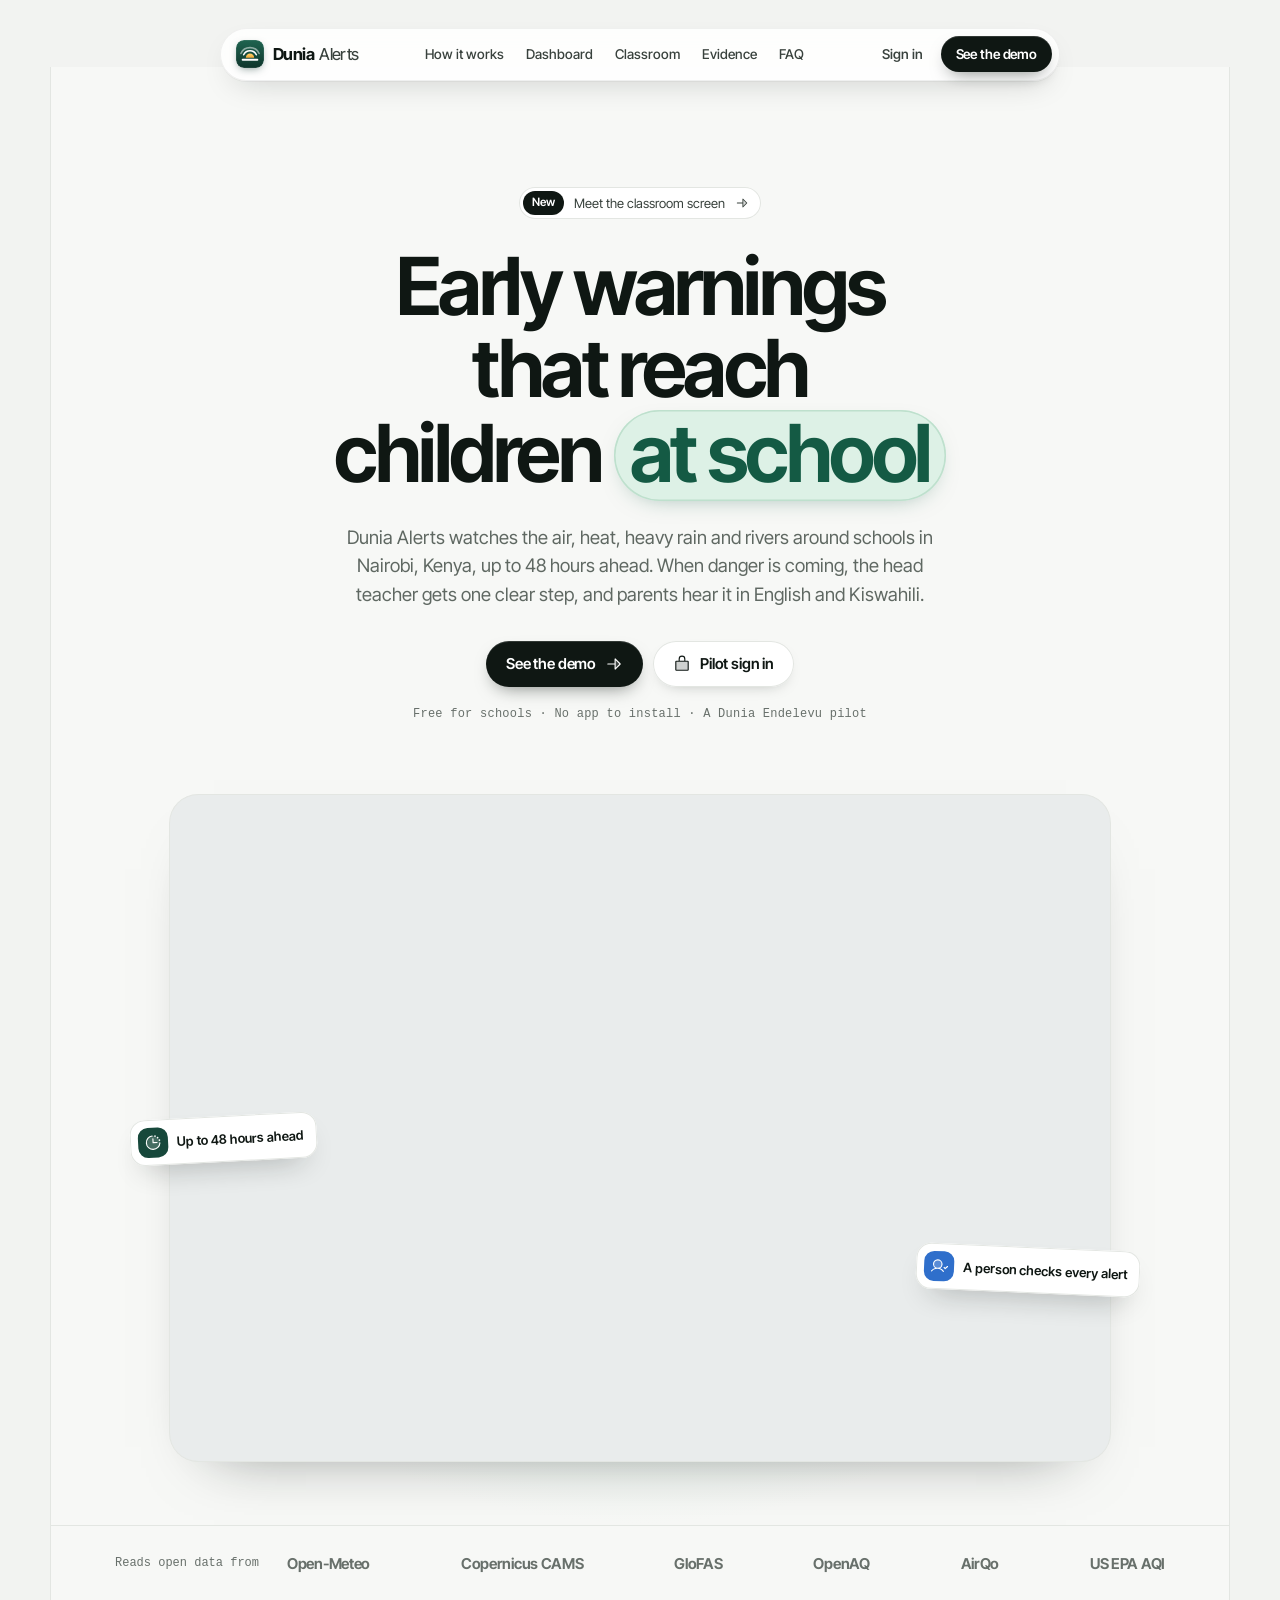
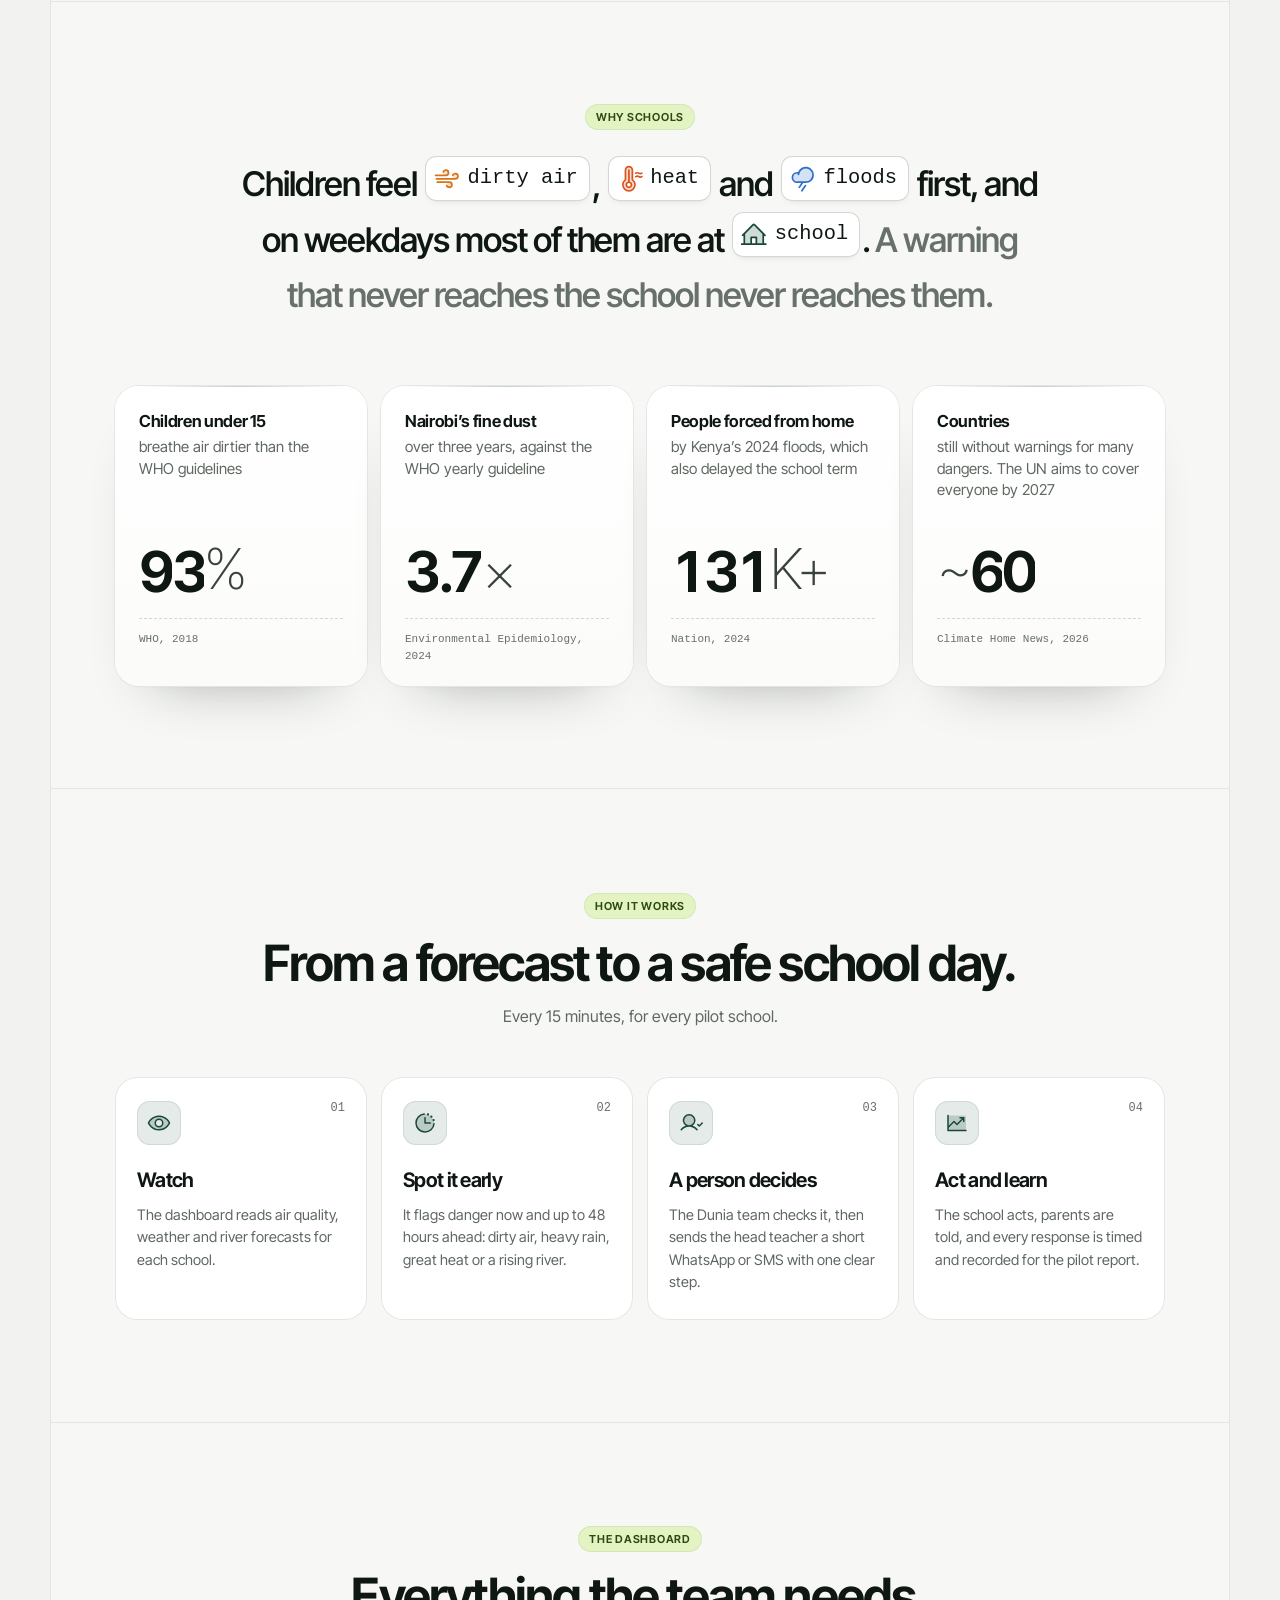
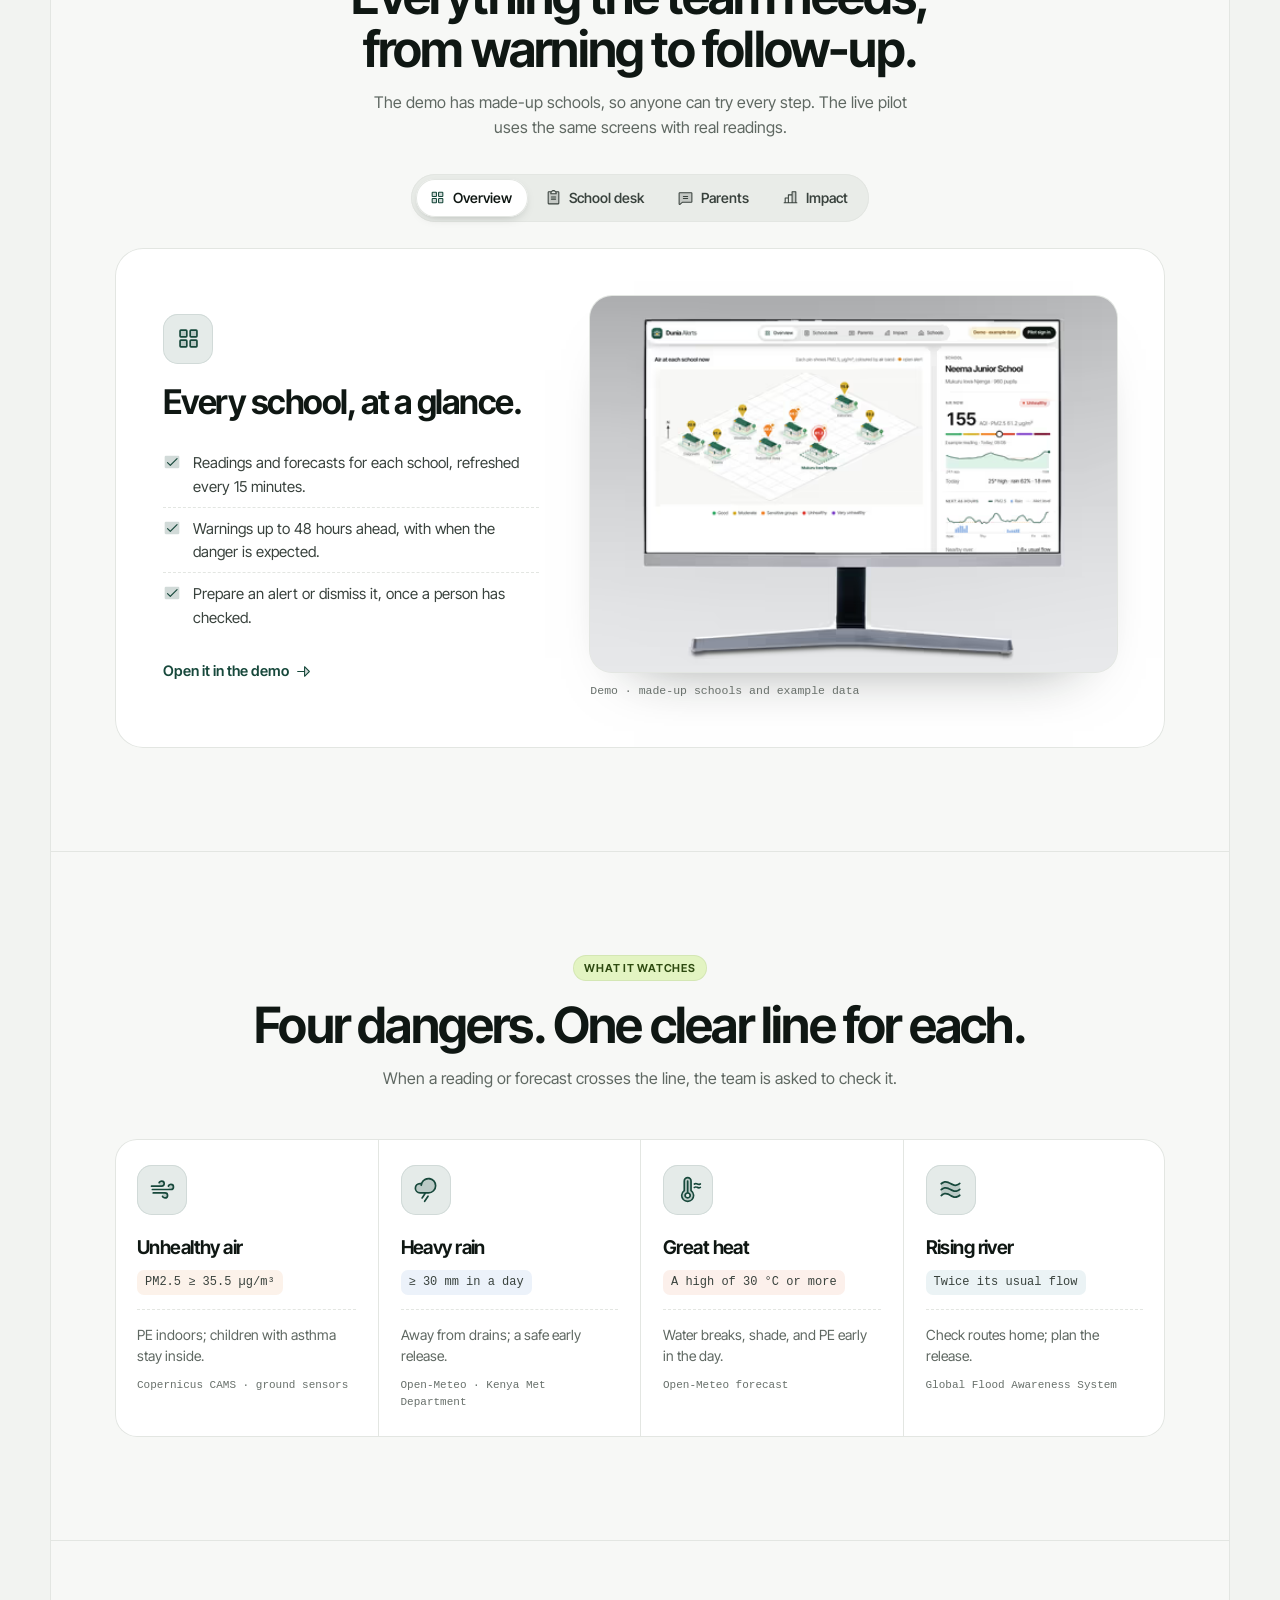
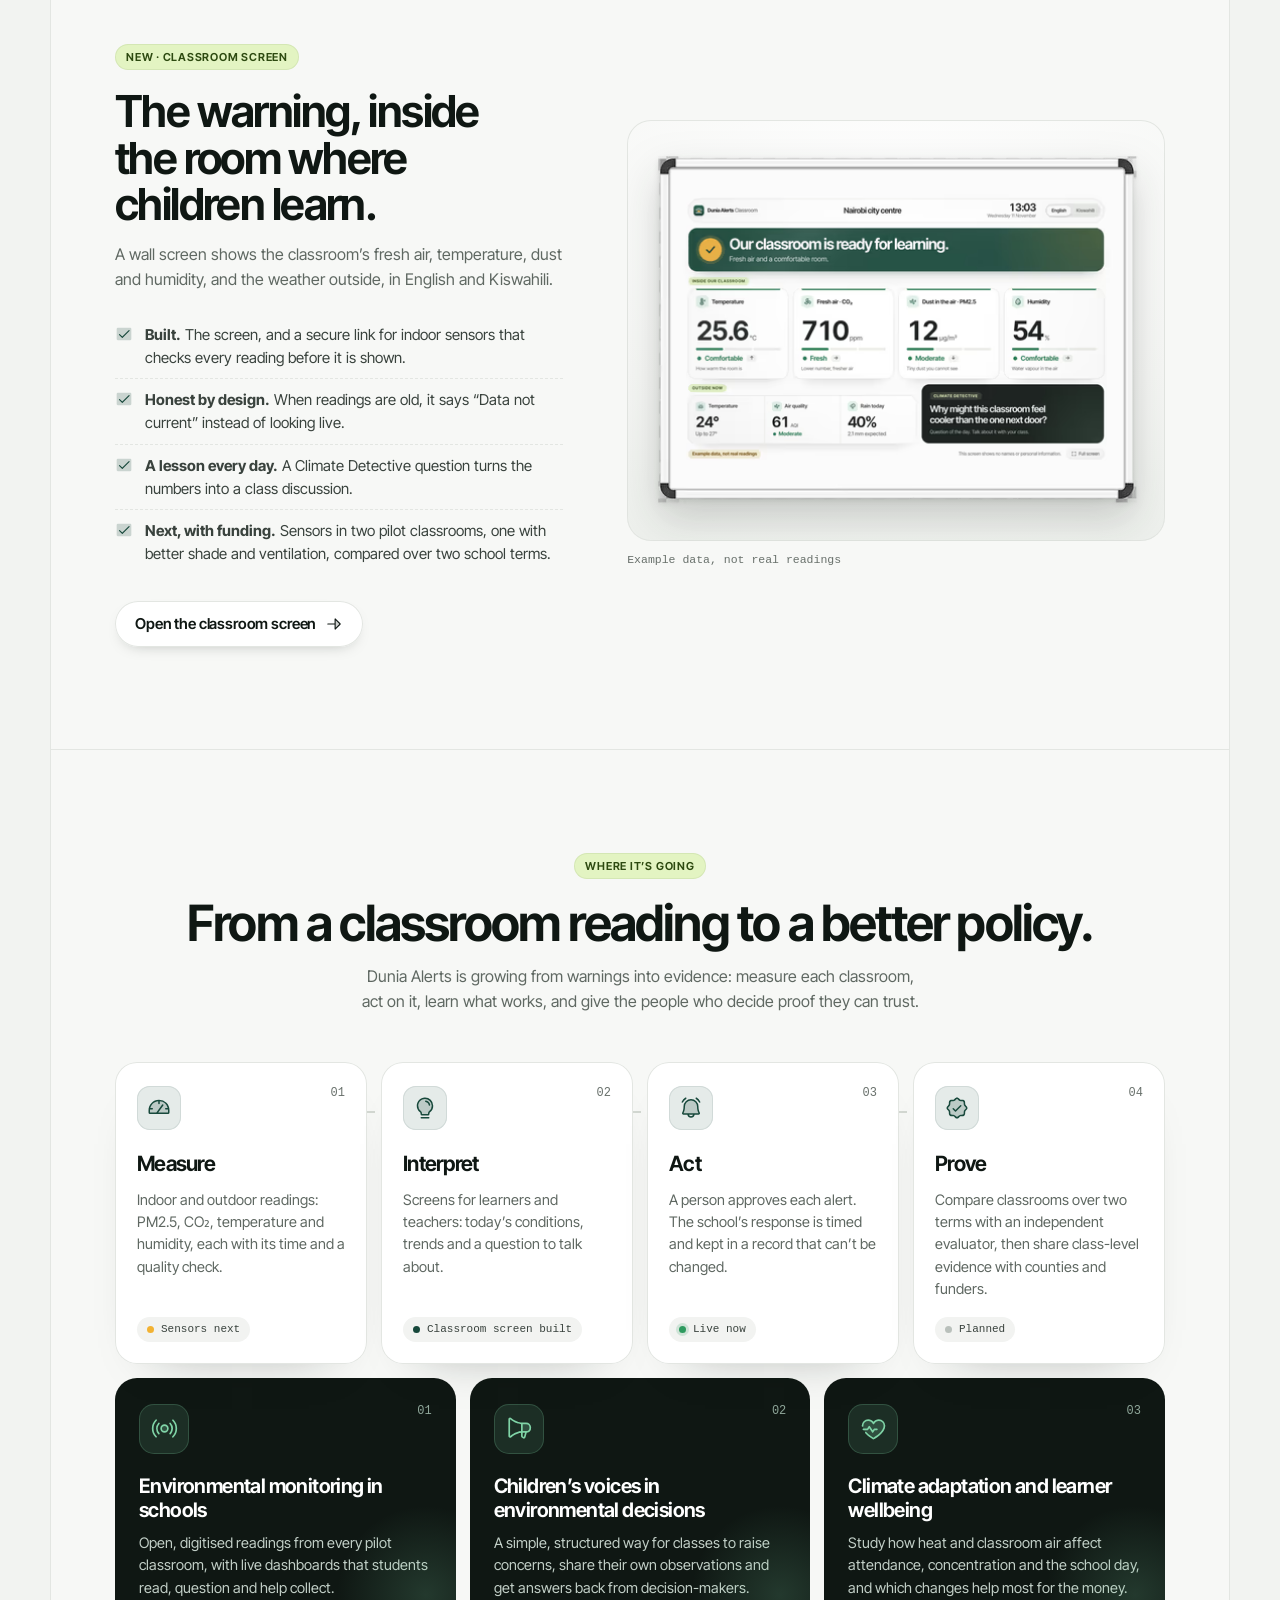
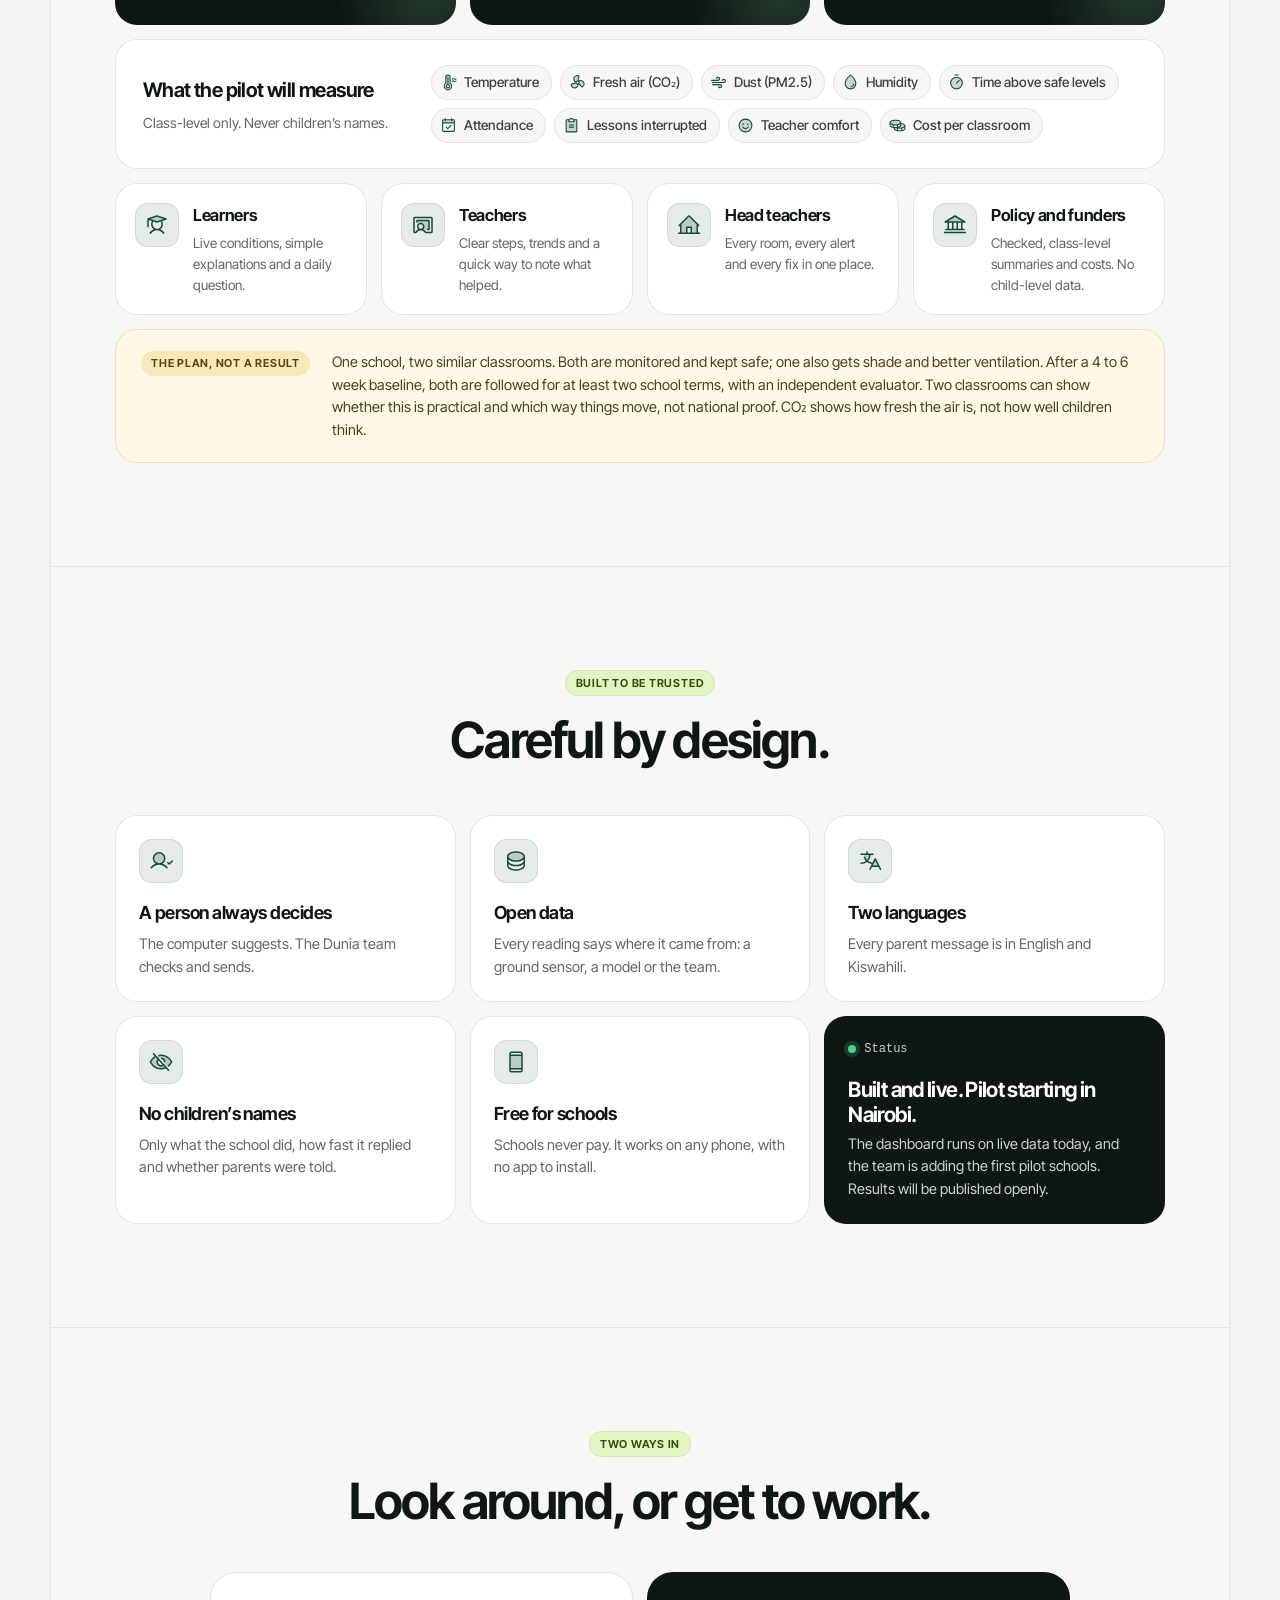
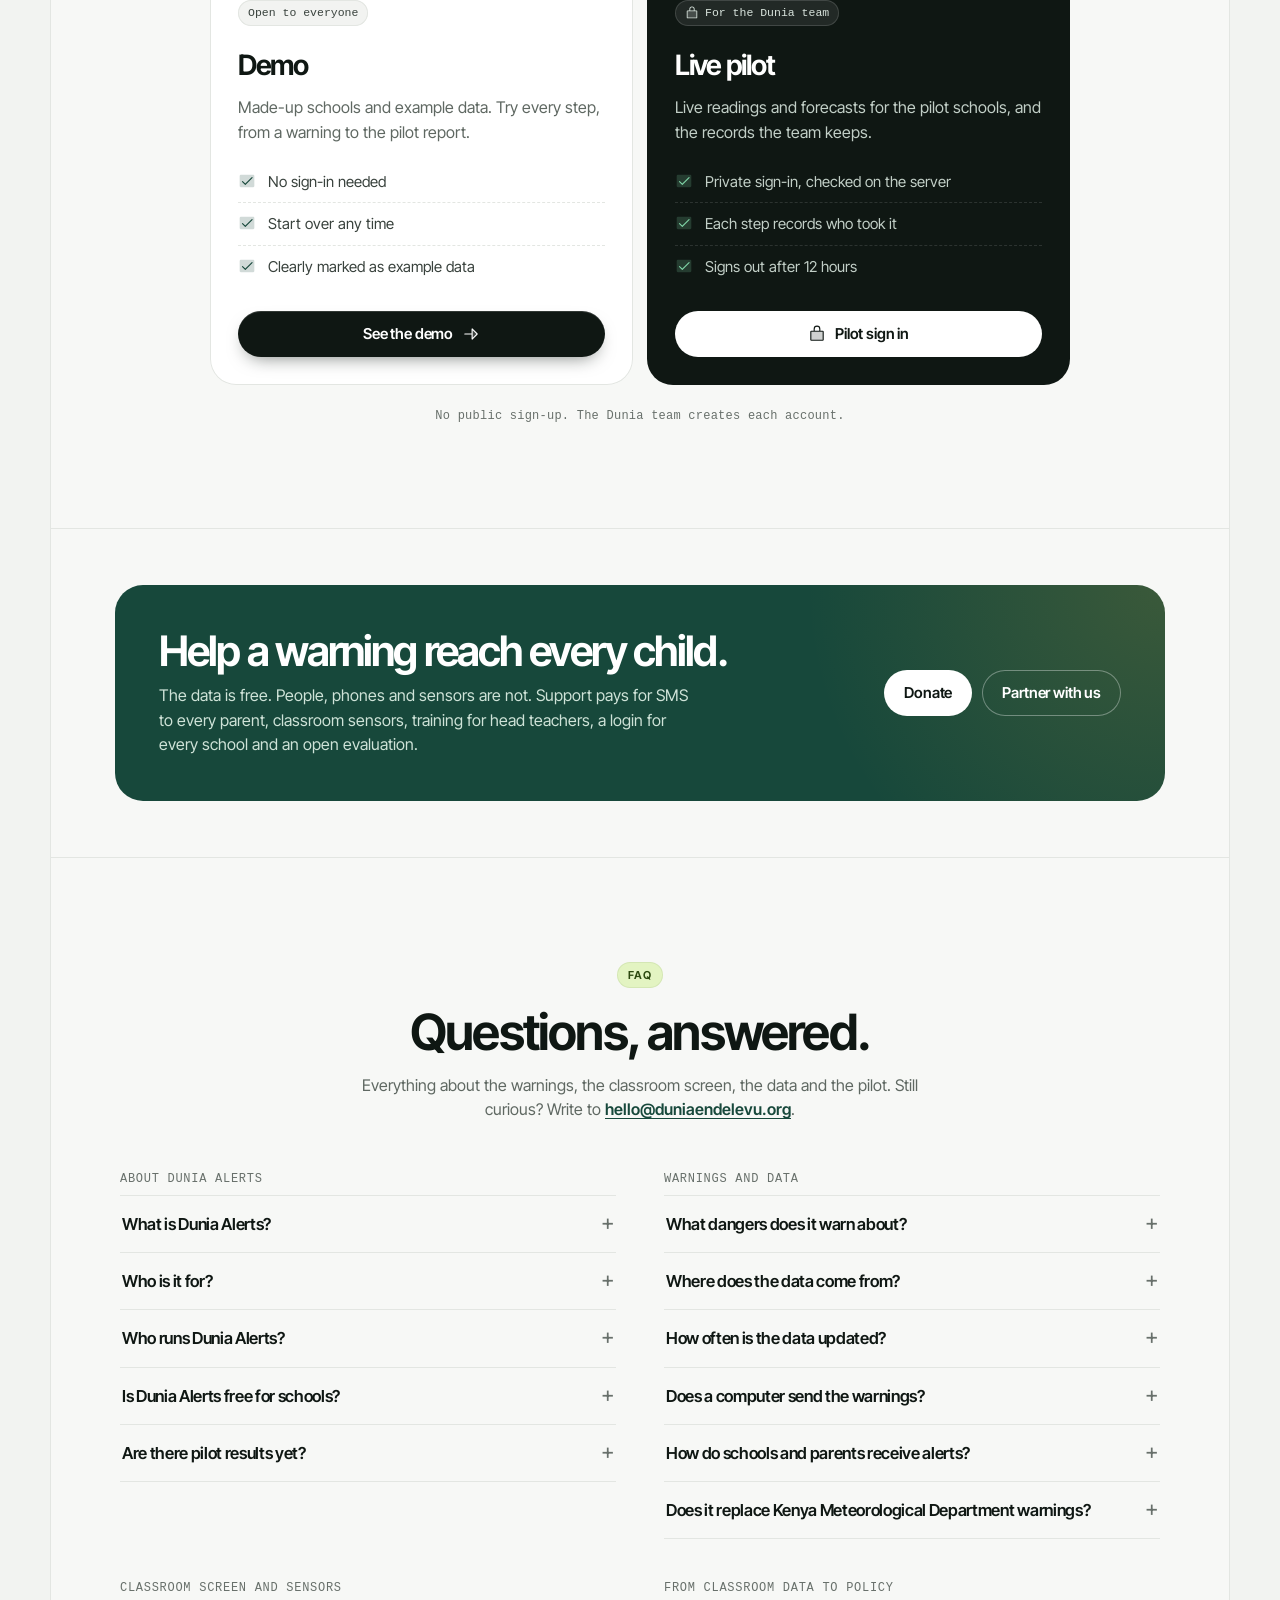
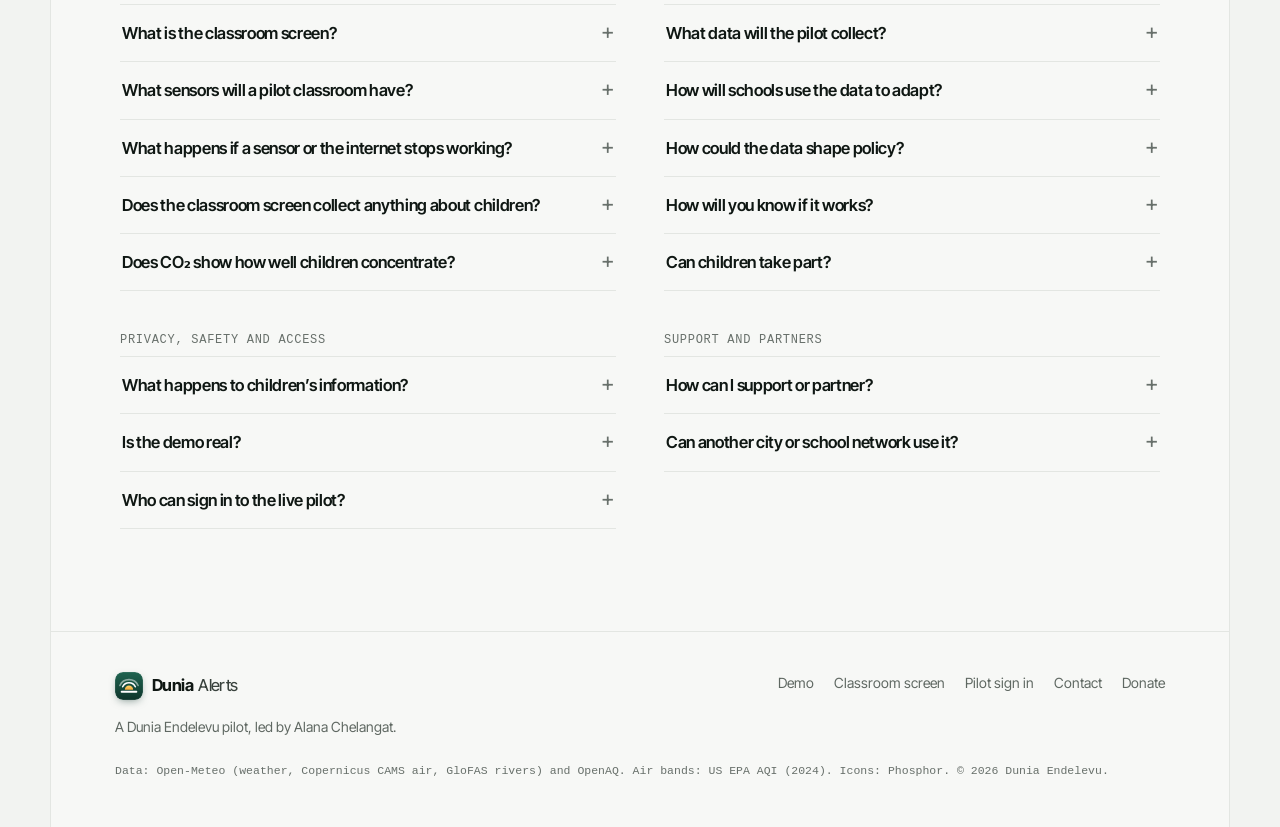
==== commit b7cc1107: "New Impact page for schools, counties, ministries, NGOs and funders - Period switch (all time, last " ====
--- a/index.html
+++ b/index.html
@@ -460,7 +460,7 @@
         <a class="more" href="/demo#overview">Open it in the demo<svg class="ic ic--arrow" aria-hidden="true"><use href="/assets/icons.svg#arrow"/></svg></a>
       </div>
       <figure>
-        <picture><source type="image/avif" srcset="/assets/mock/monitor-overview-480.avif?v=8414bcb5 480w, /assets/mock/monitor-overview-720.avif?v=8414bcb5 720w, /assets/mock/monitor-overview-1080.avif?v=8414bcb5 1080w, /assets/mock/monitor-overview-1400.avif?v=8414bcb5 1400w" sizes="(max-width: 560px) calc(100vw - 80px), (max-width: 980px) calc(100vw - 160px), 560px"><source type="image/webp" srcset="/assets/mock/monitor-overview-480.webp?v=8414bcb5 480w, /assets/mock/monitor-overview-720.webp?v=8414bcb5 720w, /assets/mock/monitor-overview-1080.webp?v=8414bcb5 1080w, /assets/mock/monitor-overview-1400.webp?v=8414bcb5 1400w" sizes="(max-width: 560px) calc(100vw - 80px), (max-width: 980px) calc(100vw - 160px), 560px"><img class="photo" src="/assets/mock/monitor-overview-1080.webp?v=8414bcb5" width="1400" height="1000" loading="lazy" decoding="async" alt="The overview on a desktop screen, with example data: a 3D map of air at each school, where column height is fine dust, and the selected school’s air now, last 24 hours and next 48 hours."></picture>
+        <picture><source type="image/avif" srcset="/assets/mock/monitor-overview-480.avif?v=9469344b 480w, /assets/mock/monitor-overview-720.avif?v=9469344b 720w, /assets/mock/monitor-overview-1080.avif?v=9469344b 1080w, /assets/mock/monitor-overview-1400.avif?v=9469344b 1400w" sizes="(max-width: 560px) calc(100vw - 80px), (max-width: 980px) calc(100vw - 160px), 560px"><source type="image/webp" srcset="/assets/mock/monitor-overview-480.webp?v=9469344b 480w, /assets/mock/monitor-overview-720.webp?v=9469344b 720w, /assets/mock/monitor-overview-1080.webp?v=9469344b 1080w, /assets/mock/monitor-overview-1400.webp?v=9469344b 1400w" sizes="(max-width: 560px) calc(100vw - 80px), (max-width: 980px) calc(100vw - 160px), 560px"><img class="photo" src="/assets/mock/monitor-overview-1080.webp?v=9469344b" width="1400" height="1000" loading="lazy" decoding="async" alt="The overview on a desktop screen, with example data: a 3D map of air at each school, where column height is fine dust, and the selected school’s air now, last 24 hours and next 48 hours."></picture>
         <figcaption class="panel__cap">Demo · made-up schools and example data</figcaption>
       </figure>
     </div>
@@ -515,14 +515,14 @@
         <span class="tile tile--lg"><svg class="ic" aria-hidden="true"><use href="/assets/icons.svg#impact"/></svg></span>
         <h3>Every response, timed and recorded.</h3>
         <ul class="ticks">
-          <li><svg class="ic ic--tick" aria-hidden="true"><use href="/assets/icons.svg#check"/></svg>Alerts sent, answered and acted on, week by week.</li>
-          <li><svg class="ic ic--tick" aria-hidden="true"><use href="/assets/icons.svg#check"/></svg>How fast schools replied and what they did.</li>
-          <li><svg class="ic ic--tick" aria-hidden="true"><use href="/assets/icons.svg#check"/></svg>Download the pilot record as a spreadsheet (CSV).</li>
+          <li><svg class="ic ic--tick" aria-hidden="true"><use href="/assets/icons.svg#check"/></svg>Response rates and trends, from warning to action.</li>
+          <li><svg class="ic ic--tick" aria-hidden="true"><use href="/assets/icons.svg#check"/></svg>Stories from the record and results by school.</li>
+          <li><svg class="ic ic--tick" aria-hidden="true"><use href="/assets/icons.svg#check"/></svg>Indicators for counties, ministries, NGOs and funders, with CSV and PDF.</li>
         </ul>
         <a class="more" href="/demo#impact">Open it in the demo<svg class="ic ic--arrow" aria-hidden="true"><use href="/assets/icons.svg#arrow"/></svg></a>
       </div>
       <figure>
-        <picture><source type="image/avif" srcset="/assets/mock/monitor-impact-480.avif?v=63f13602 480w, /assets/mock/monitor-impact-720.avif?v=63f13602 720w, /assets/mock/monitor-impact-1080.avif?v=63f13602 1080w, /assets/mock/monitor-impact-1400.avif?v=63f13602 1400w" sizes="(max-width: 560px) calc(100vw - 80px), (max-width: 980px) calc(100vw - 160px), 560px"><source type="image/webp" srcset="/assets/mock/monitor-impact-480.webp?v=63f13602 480w, /assets/mock/monitor-impact-720.webp?v=63f13602 720w, /assets/mock/monitor-impact-1080.webp?v=63f13602 1080w, /assets/mock/monitor-impact-1400.webp?v=63f13602 1400w" sizes="(max-width: 560px) calc(100vw - 80px), (max-width: 980px) calc(100vw - 160px), 560px"><img class="photo" src="/assets/mock/monitor-impact-1080.webp?v=63f13602" width="1400" height="1000" loading="lazy" decoding="async" alt="The impact screen on a desktop screen, with example data: tiles for alerts sent, acknowledged, time to respond, action taken and parents told, above a chart of alerts each week."></picture>
+        <picture><source type="image/avif" srcset="/assets/mock/monitor-impact-480.avif?v=f2bd0676 480w, /assets/mock/monitor-impact-720.avif?v=f2bd0676 720w, /assets/mock/monitor-impact-1080.avif?v=f2bd0676 1080w, /assets/mock/monitor-impact-1400.avif?v=f2bd0676 1400w" sizes="(max-width: 560px) calc(100vw - 80px), (max-width: 980px) calc(100vw - 160px), 560px"><source type="image/webp" srcset="/assets/mock/monitor-impact-480.webp?v=f2bd0676 480w, /assets/mock/monitor-impact-720.webp?v=f2bd0676 720w, /assets/mock/monitor-impact-1080.webp?v=f2bd0676 1080w, /assets/mock/monitor-impact-1400.webp?v=f2bd0676 1400w" sizes="(max-width: 560px) calc(100vw - 80px), (max-width: 980px) calc(100vw - 160px), 560px"><img class="photo" src="/assets/mock/monitor-impact-1080.webp?v=f2bd0676" width="1400" height="1000" loading="lazy" decoding="async" alt="The impact screen on a desktop screen, with example data: pupil-days protected, schools, learners and warnings sent, then response rates with trend lines."></picture>
         <figcaption class="panel__cap">Demo · example numbers, not pilot results</figcaption>
       </figure>
     </div>
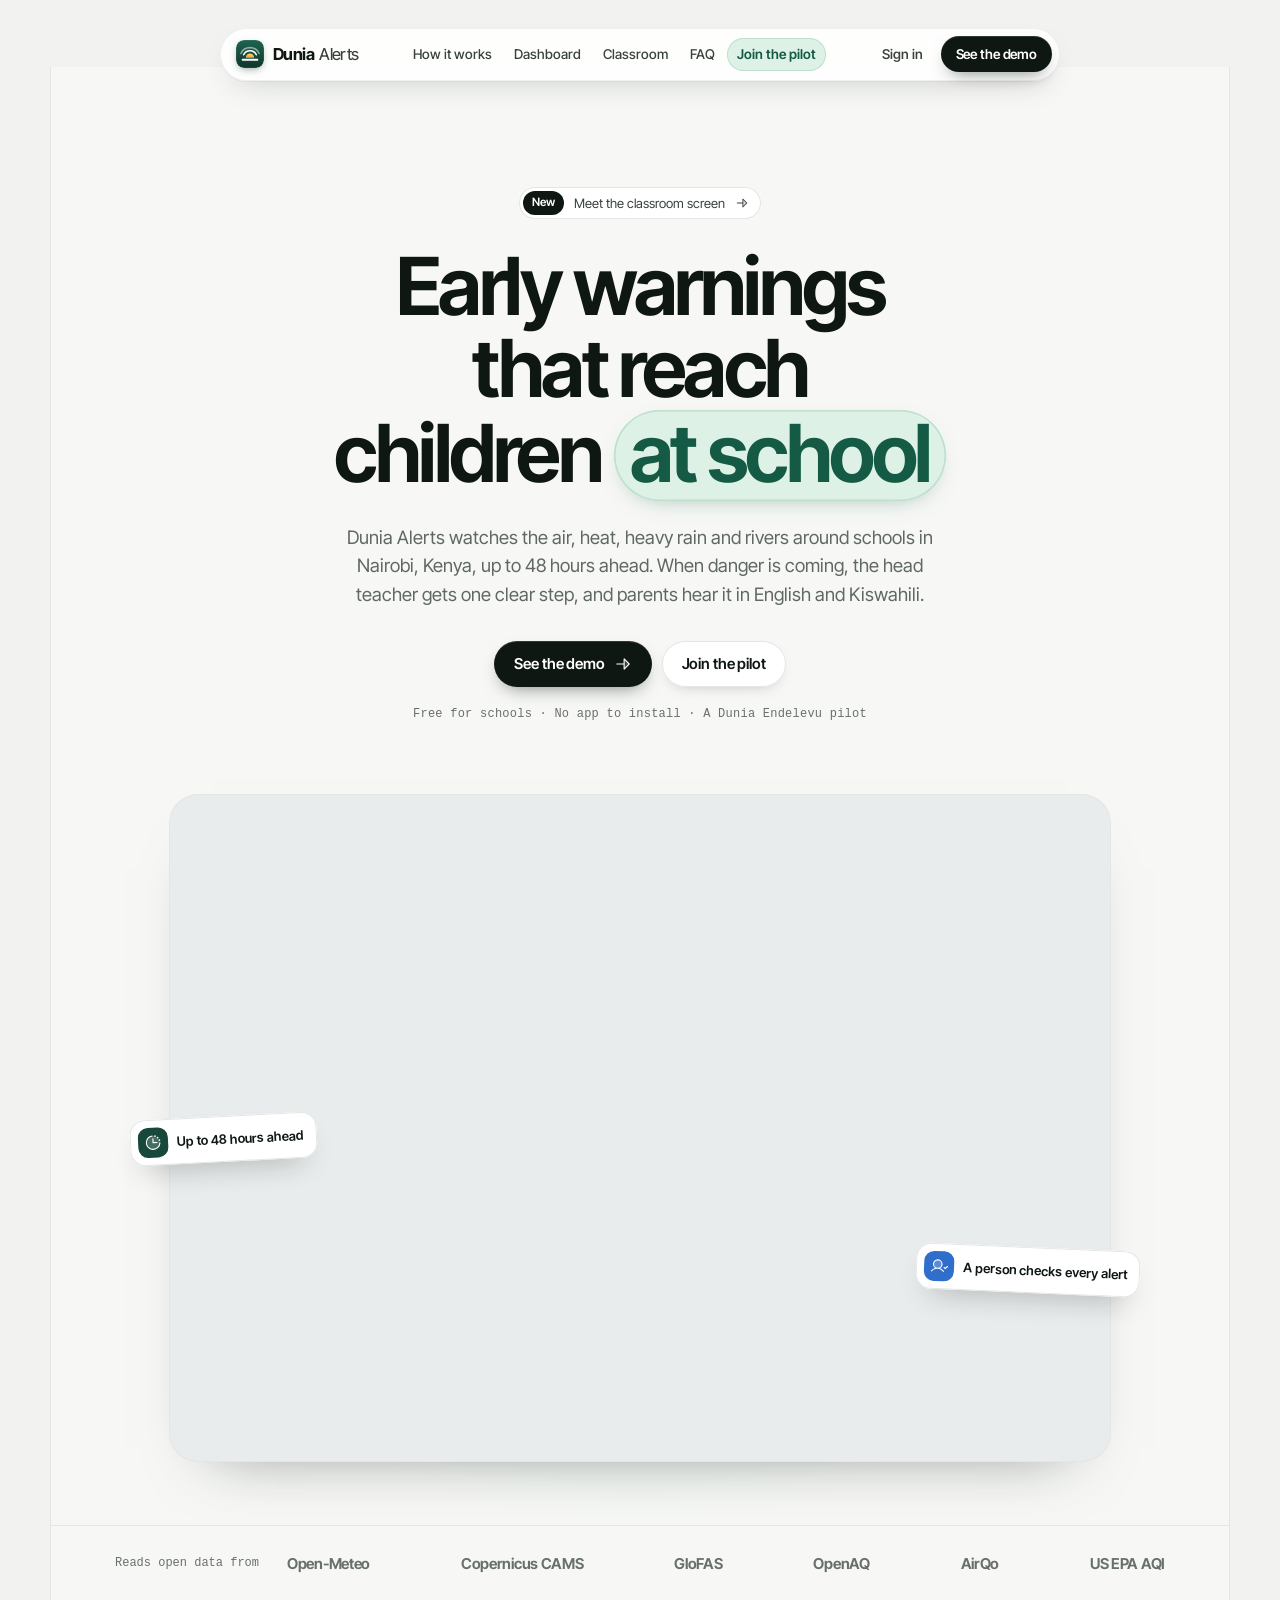
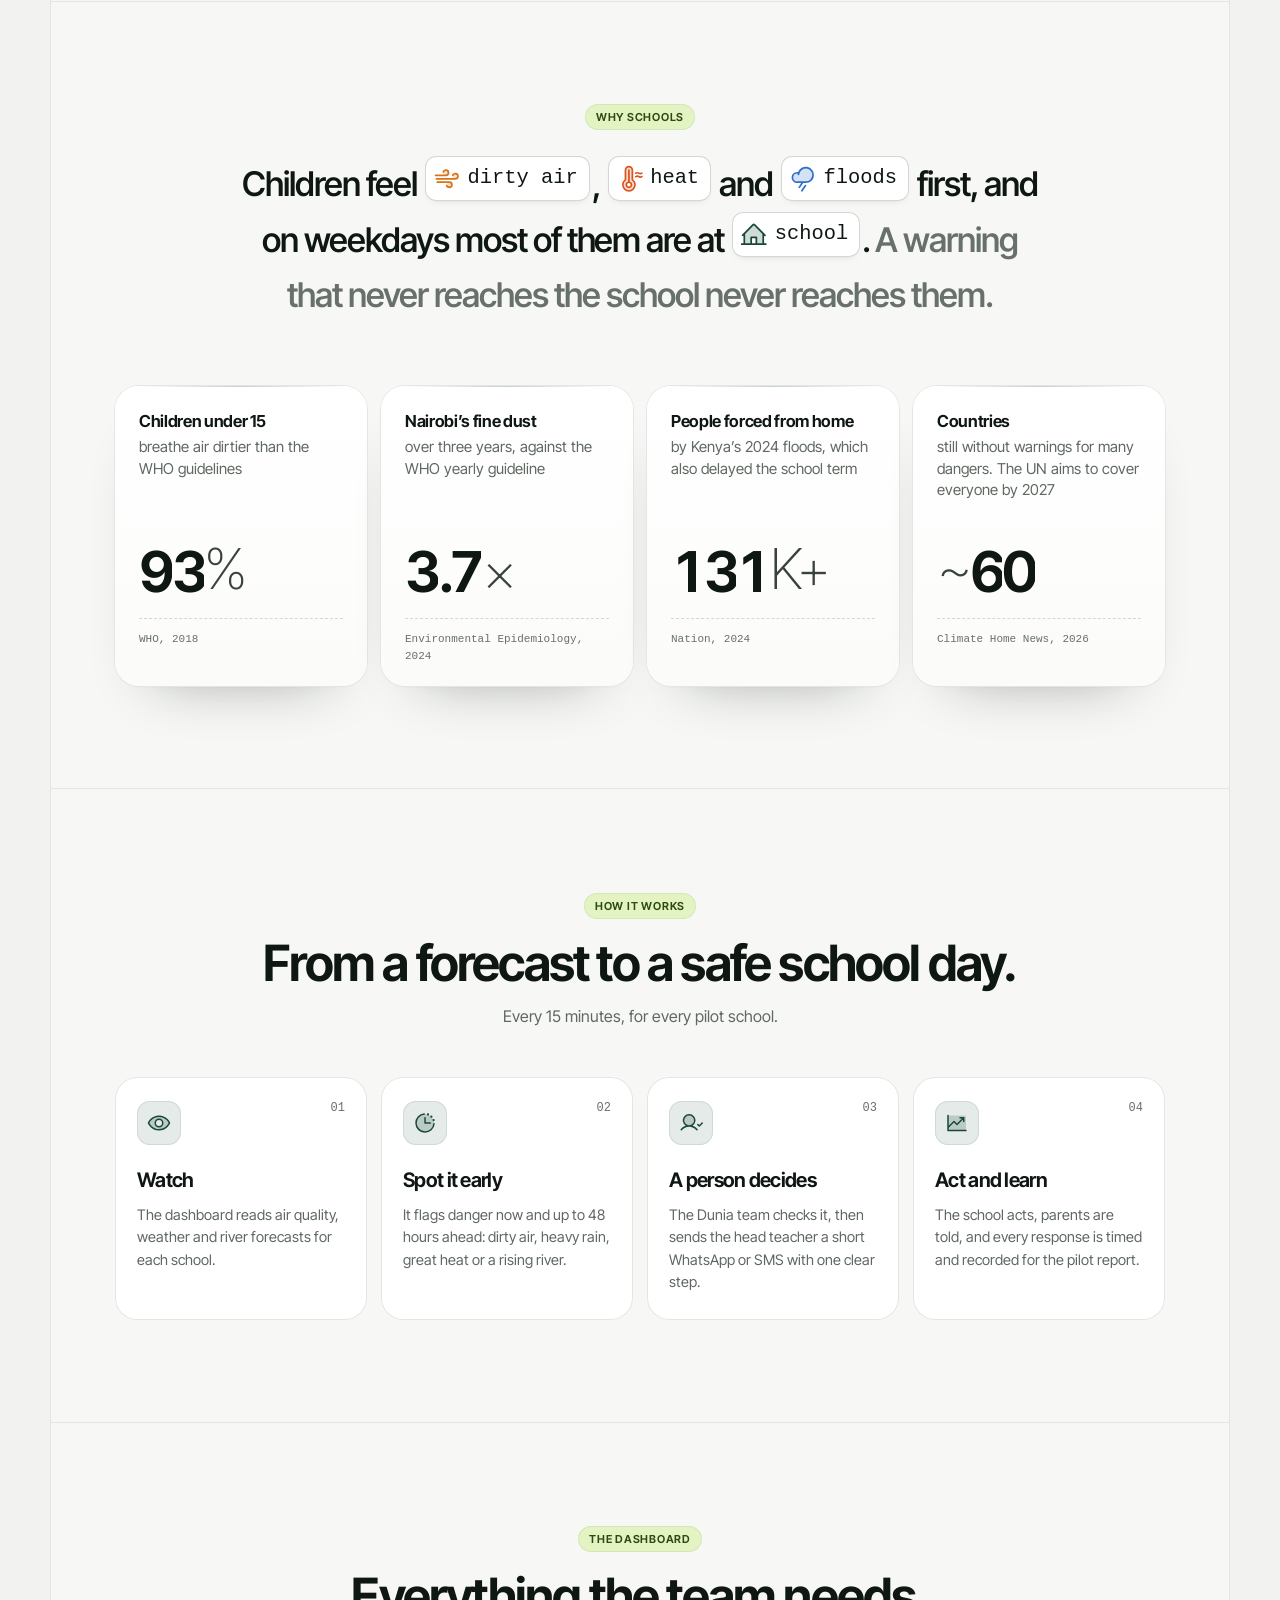
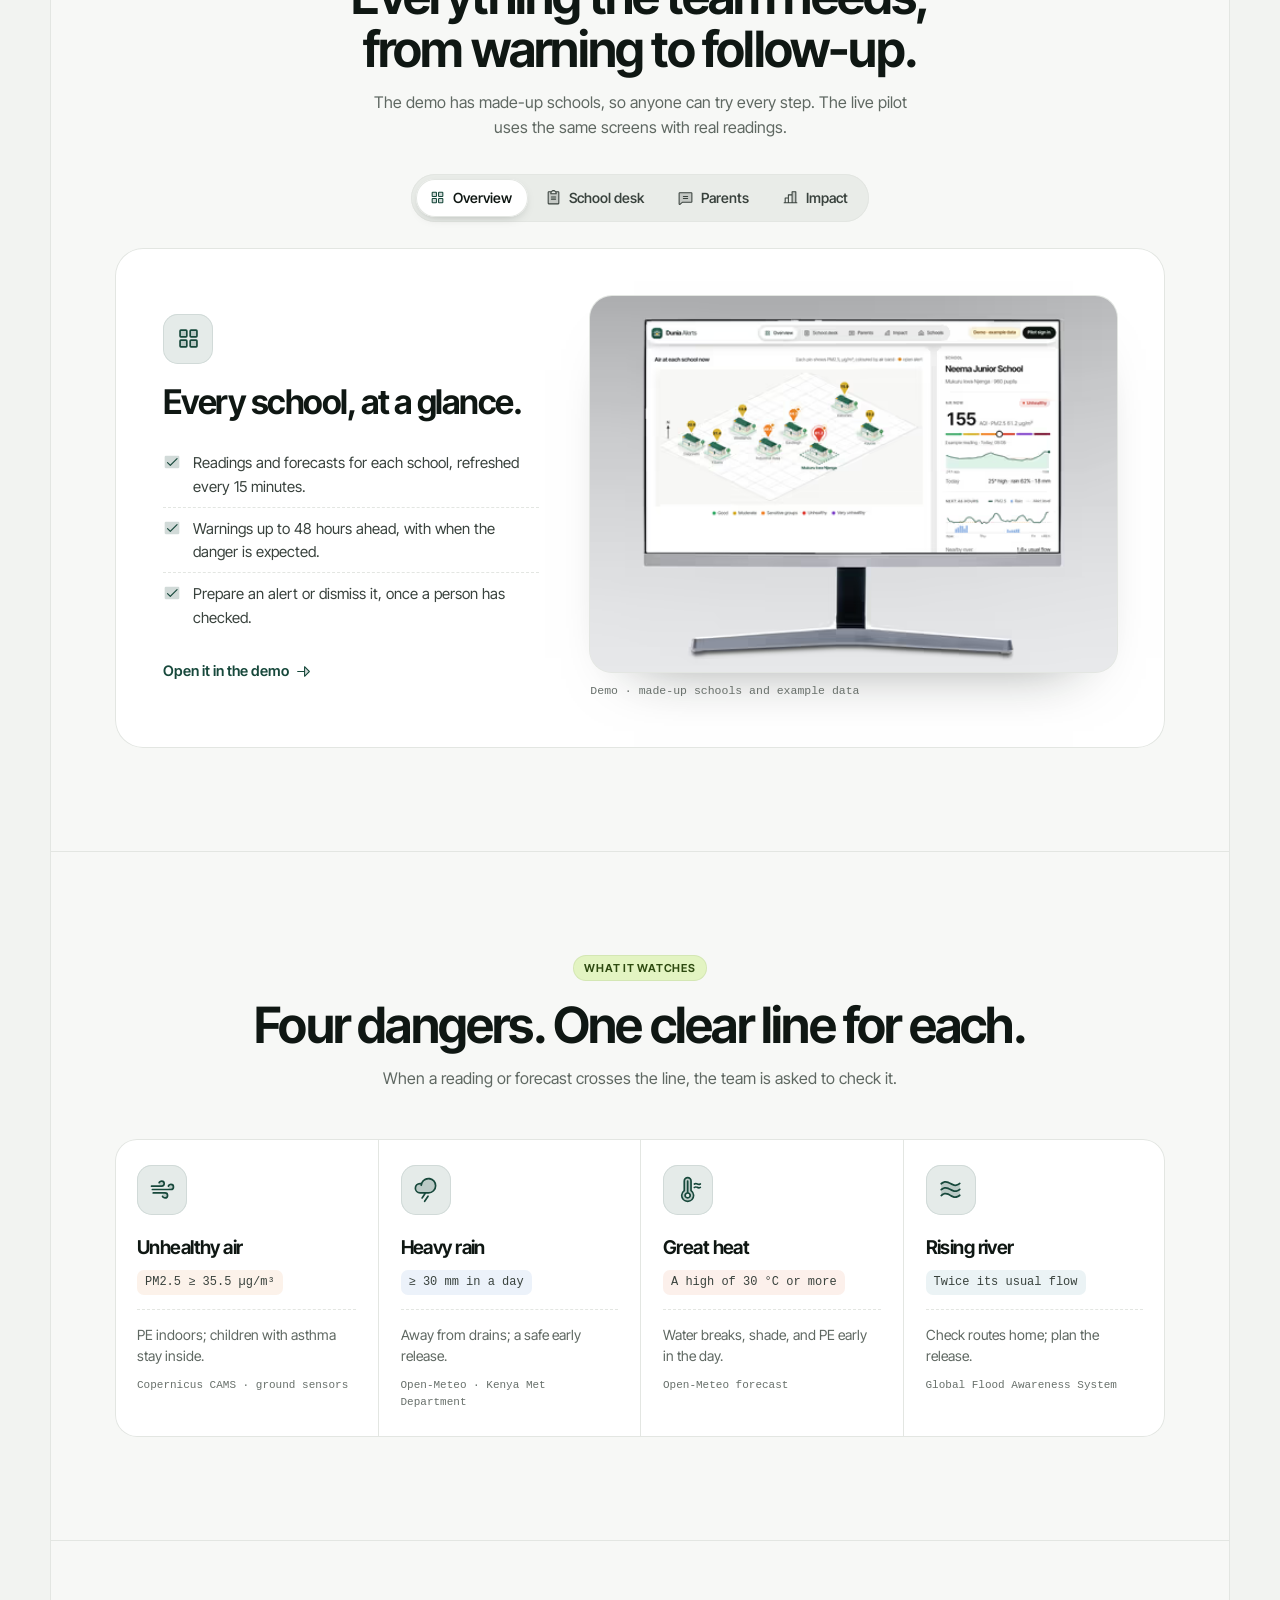
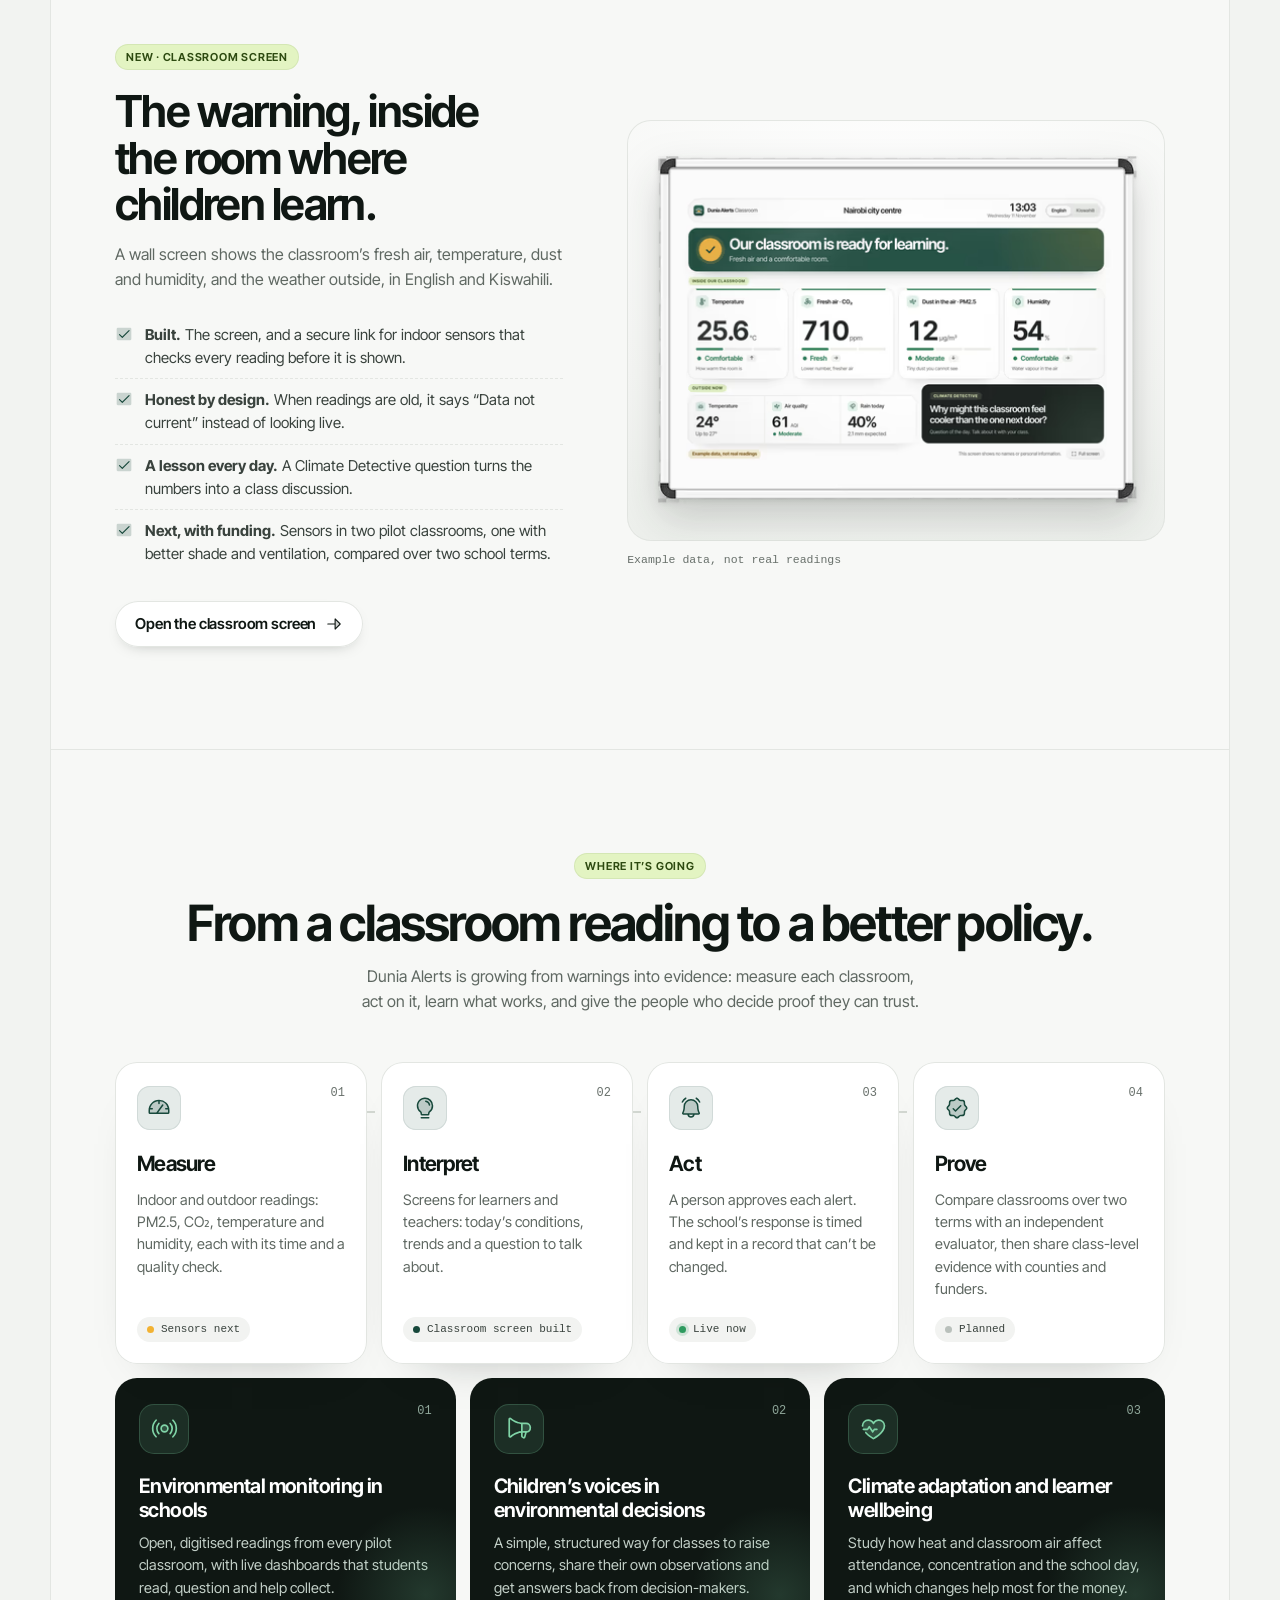
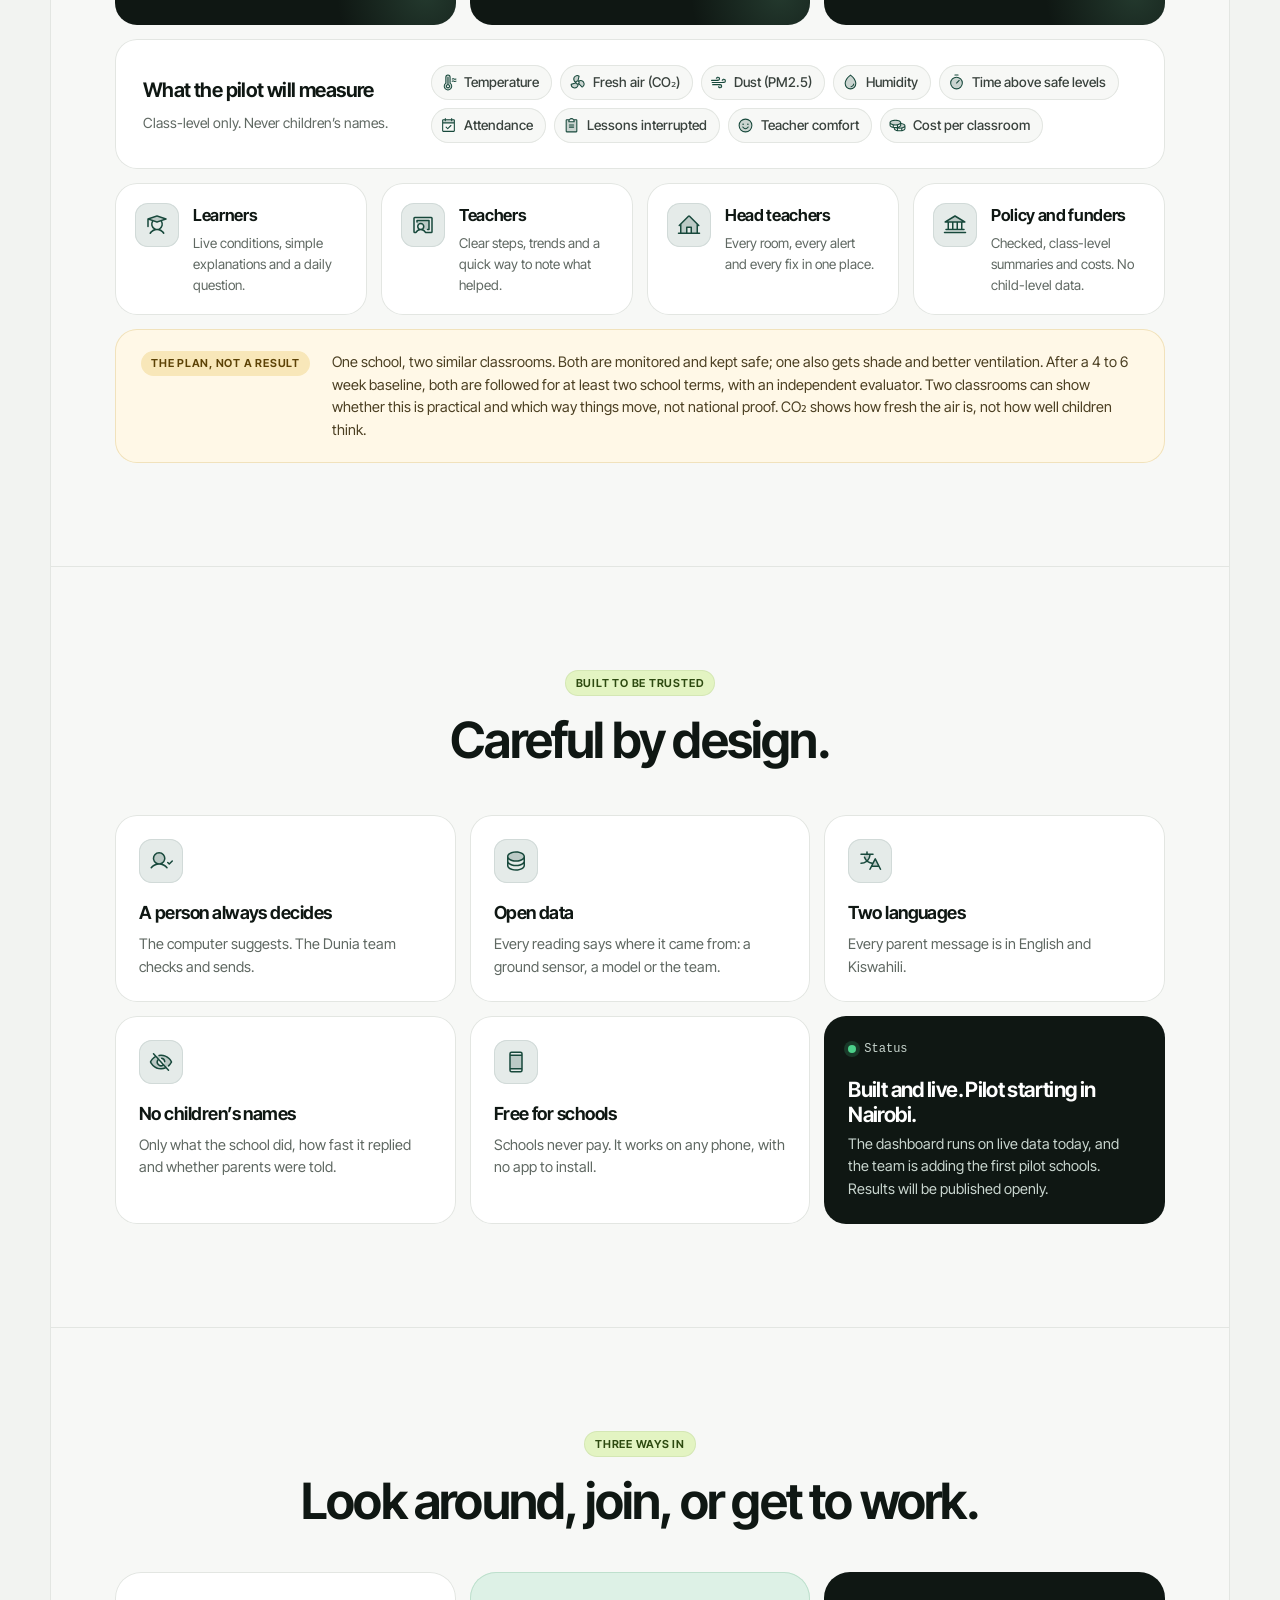
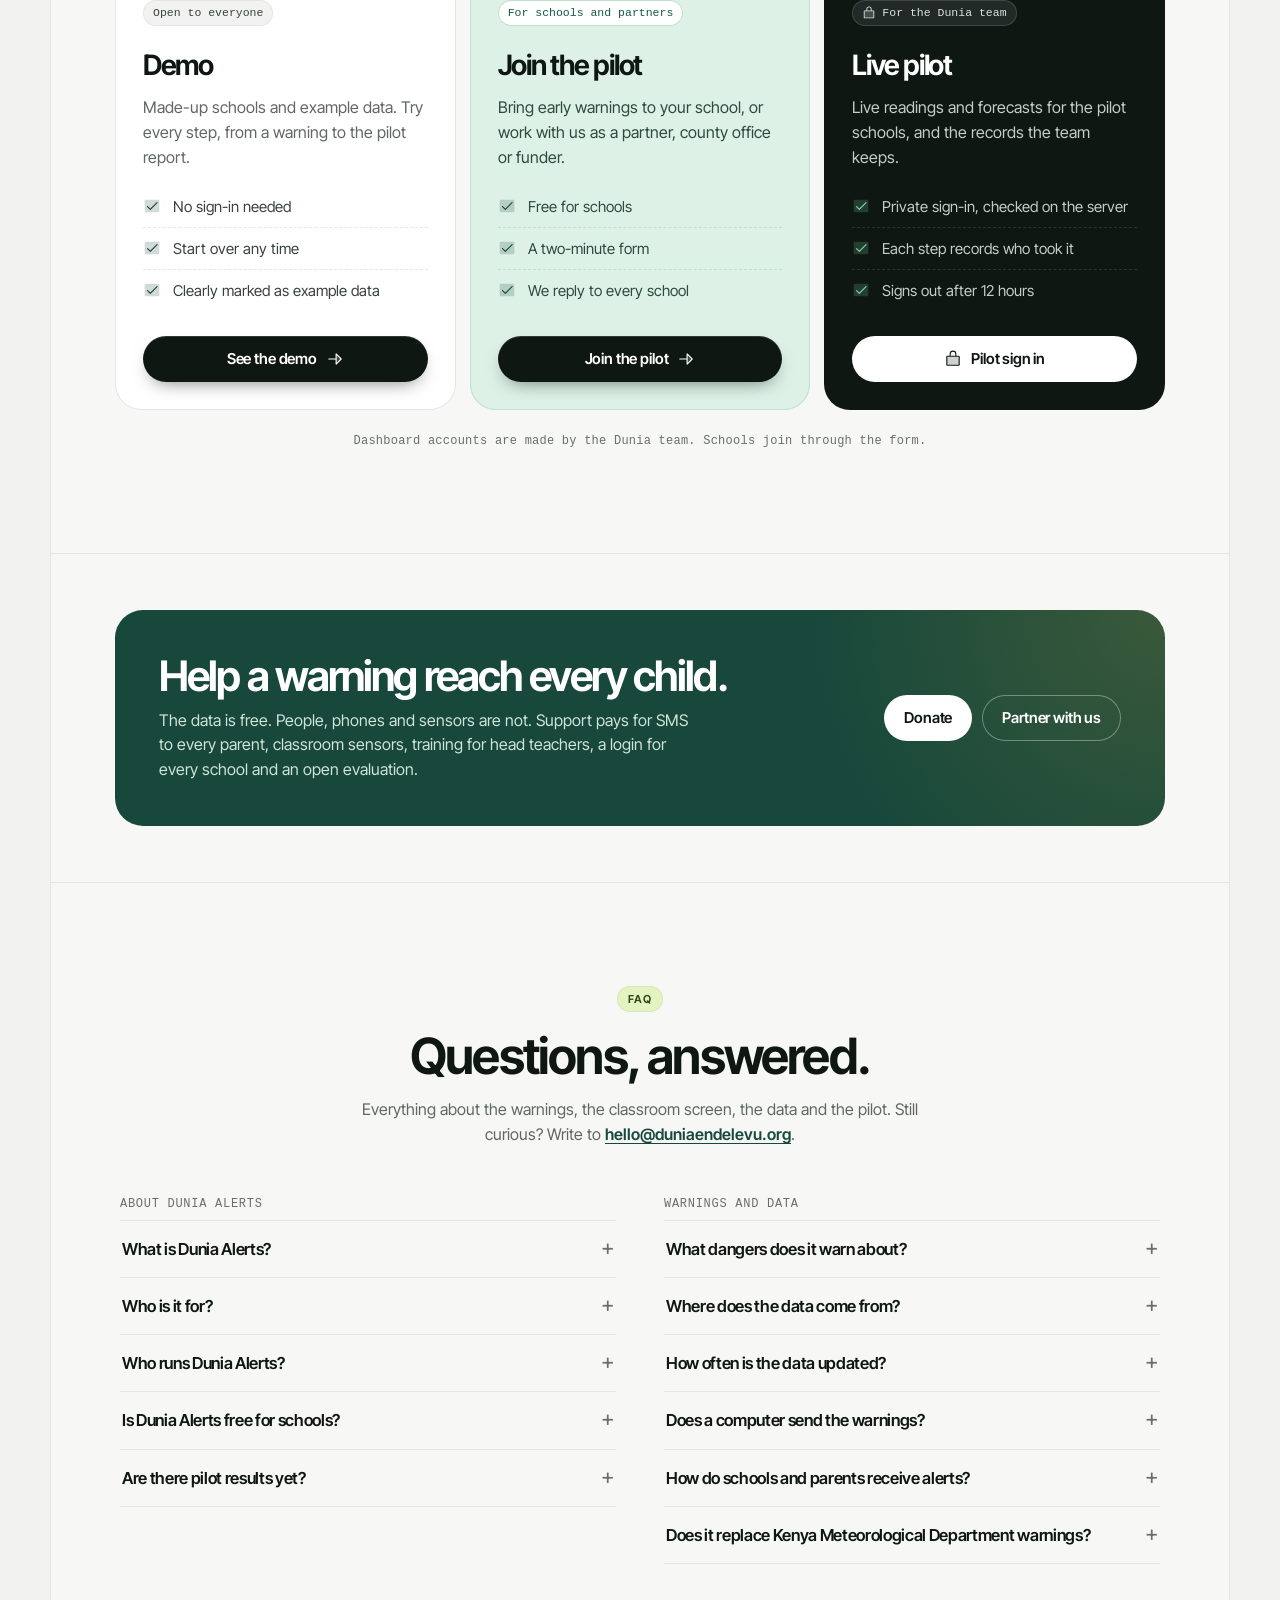
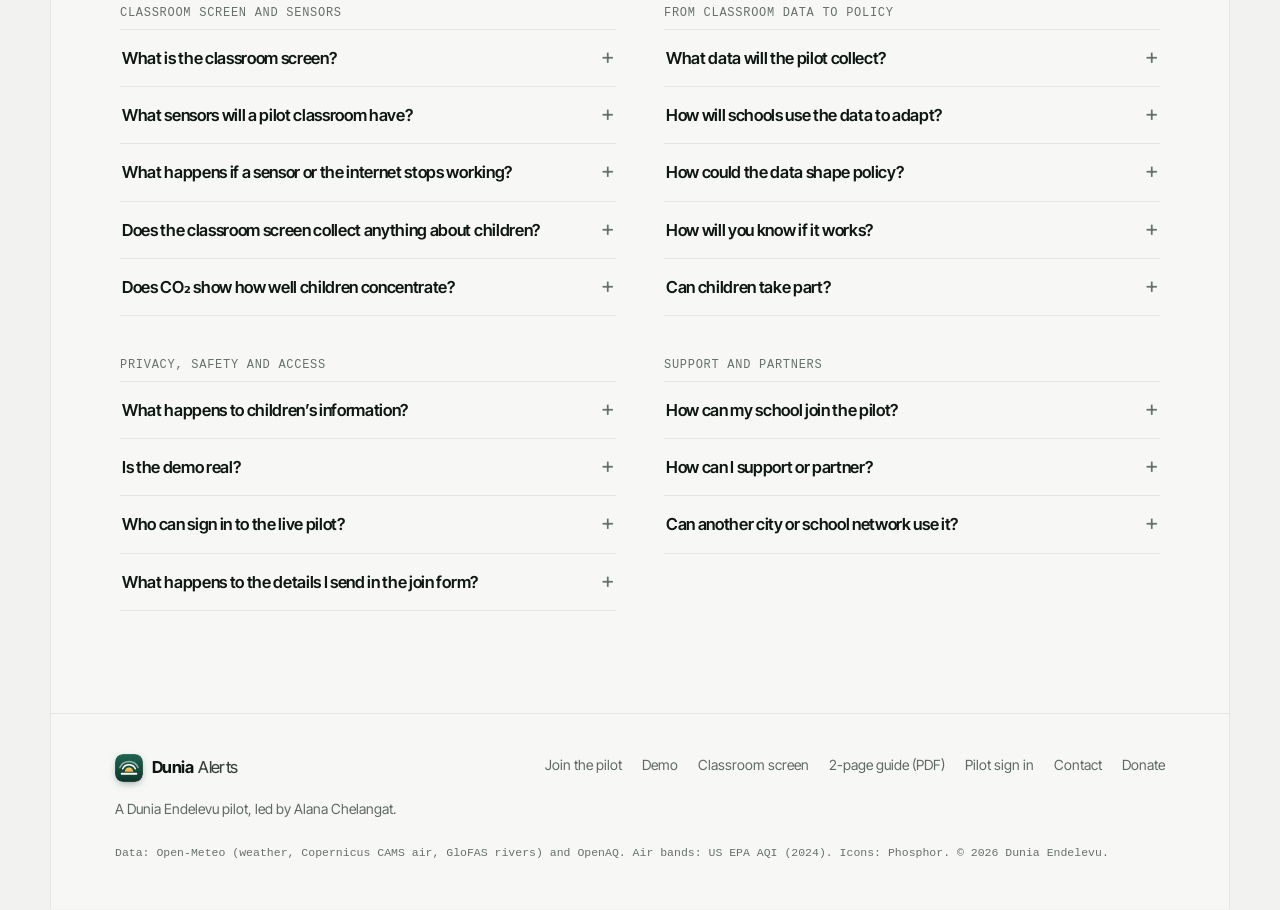
==== commit 4db34926: "Join the pilot: a sign-up form for schools and partners, and a private sign-ups list for the team - " ====
--- a/index.html
+++ b/index.html
@@ -322,7 +322,23 @@
      "name": "Who can sign in to the live pilot?",
      "acceptedAnswer": {
       "@type": "Answer",
-      "text": "The Dunia team running the Nairobi pilot. There is no public sign-up: the team creates each account. Anyone can try the demo without signing in. Lost your password? Write to hello@duniaendelevu.org."
+      "text": "The Dunia team running the Nairobi pilot. The team creates each account, so there is no sign-up for the dashboard. Schools that want to take part can join the pilot instead, and anyone can try the demo without signing in. Lost your password? Write to hello@duniaendelevu.org."
+     }
+    },
+    {
+     "@type": "Question",
+     "name": "What happens to the details I send in the join form?",
+     "acceptedAnswer": {
+      "@type": "Answer",
+      "text": "They are used only to talk with you about the pilot. They are kept privately on the Dunia Alerts server, seen only by the signed-in Dunia team, and never shared or sold. The form asks adults for their own contact details and never for children’s names. To see, change or delete your details, write to hello@duniaendelevu.org."
+     }
+    },
+    {
+     "@type": "Question",
+     "name": "How can my school join the pilot?",
+     "acceptedAnswer": {
+      "@type": "Answer",
+      "text": "Fill in the short form to join the pilot. It takes about two minutes. The Dunia team reads every reply and gets in touch about the next step. Joining is free, and schools never pay. The first pilot schools are in Nairobi, and schools elsewhere are welcome to register their interest."
      }
     },
     {
@@ -330,7 +346,7 @@
      "name": "How can I support or partner?",
      "acceptedAnswer": {
       "@type": "Answer",
-      "text": "Donate or get in touch through Dunia Endelevu. Support pays for SMS to every parent, classroom sensors, training for head teachers, a login for every school and an open evaluation. Schools, county education offices, weather and air agencies and funders are all welcome."
+      "text": "Donate or get in touch through Dunia Endelevu. Support pays for SMS to every parent, classroom sensors, training for head teachers, a login for every school and an open evaluation. Schools, county education offices, weather and air agencies and funders are all welcome, and can also use the form to join the pilot."
      }
     },
     {
@@ -356,8 +372,8 @@
       <a href="#how">How it works</a>
       <a href="#dashboard">Dashboard</a>
       <a href="#classroom">Classroom</a>
-      <a href="#evidence">Evidence</a>
       <a href="#faq">FAQ</a>
+      <a class="nav__join" href="/join">Join the pilot</a>
     </nav>
     <div class="nav__end">
       <a class="nav__signin" href="/login">Sign in</a>
@@ -375,7 +391,7 @@
     <p class="lede">Dunia Alerts watches the air, heat, heavy rain and rivers around schools in Nairobi, Kenya, up to 48 hours ahead. When danger is coming, the head teacher gets one clear step, and parents hear it in English and Kiswahili.</p>
     <div class="btns">
       <a class="btn btn--dark" href="/demo">See the demo<svg class="ic ic--arrow" aria-hidden="true"><use href="/assets/icons.svg#arrow"/></svg></a>
-      <a class="btn btn--light" href="/login"><svg class="ic" aria-hidden="true"><use href="/assets/icons.svg#lock"/></svg>Pilot sign in</a>
+      <a class="btn btn--light" href="/join">Join the pilot</a>
     </div>
     <p class="micro">Free for schools · No app to install · A Dunia Endelevu pilot</p>
 
@@ -664,9 +680,9 @@
   </section>
 
   <section class="sec center" id="access" aria-labelledby="access-h">
-    <span class="kicker">Two ways in</span>
-    <h2 class="h2" id="access-h">Look around, or get to work.</h2>
-    <div class="ways">
+    <span class="kicker">Three ways in</span>
+    <h2 class="h2" id="access-h">Look around, join, or get to work.</h2>
+    <div class="ways ways--3">
       <article class="way">
         <span class="way__tag">Open to everyone</span>
         <h3>Demo</h3>
@@ -678,6 +694,17 @@
         </ul>
         <a class="btn btn--dark btn--block" href="/demo">See the demo<svg class="ic ic--arrow" aria-hidden="true"><use href="/assets/icons.svg#arrow"/></svg></a>
       </article>
+      <article class="way way--join">
+        <span class="way__tag">For schools and partners</span>
+        <h3>Join the pilot</h3>
+        <p>Bring early warnings to your school, or work with us as a partner, county office or funder.</p>
+        <ul class="ticks">
+          <li><svg class="ic ic--tick" aria-hidden="true"><use href="/assets/icons.svg#check"/></svg>Free for schools</li>
+          <li><svg class="ic ic--tick" aria-hidden="true"><use href="/assets/icons.svg#check"/></svg>A two-minute form</li>
+          <li><svg class="ic ic--tick" aria-hidden="true"><use href="/assets/icons.svg#check"/></svg>We reply to every school</li>
+        </ul>
+        <a class="btn btn--dark btn--block" href="/join">Join the pilot<svg class="ic ic--arrow" aria-hidden="true"><use href="/assets/icons.svg#arrow"/></svg></a>
+      </article>
       <article class="way way--pilot">
         <span class="way__tag"><svg class="ic" aria-hidden="true"><use href="/assets/icons.svg#lock"/></svg>For the Dunia team</span>
         <h3>Live pilot</h3>
@@ -690,7 +717,7 @@
         <a class="btn btn--light btn--block" href="/login"><svg class="ic" aria-hidden="true"><use href="/assets/icons.svg#lock"/></svg>Pilot sign in</a>
       </article>
     </div>
-    <p class="micro">No public sign-up. The Dunia team creates each account.</p>
+    <p class="micro">Dashboard accounts are made by the Dunia team. Schools join through the form.</p>
   </section>
 
   <section class="sec sec--tight" aria-labelledby="fund-h">
@@ -701,7 +728,7 @@
       </div>
       <div class="btns">
         <a class="btn btn--light" href="https://duniaendelevu.org/donate">Donate</a>
-        <a class="btn btn--ghost" href="https://duniaendelevu.org/contact">Partner with us</a>
+        <a class="btn btn--ghost" href="/join">Partner with us</a>
       </div>
     </div>
   </section>
@@ -750,11 +777,13 @@
         <h3>Privacy, safety and access</h3>
         <details><summary>What happens to children’s information?</summary><p>Dunia Alerts never records children’s names. It records what the school did, how fast it replied and whether parents were told. Research data stays at class level, needs school and research approvals, and small groups are never shown in public summaries. The pilot’s records stay on the Dunia team’s devices and in their backups.</p></details>
         <details><summary>Is the demo real?</summary><p>No. The demo uses made-up schools and example data, so anyone can try every step safely. It is clearly marked, and nothing in it is a real reading or a real result.</p></details>
-        <details><summary>Who can sign in to the live pilot?</summary><p>The Dunia team running the Nairobi pilot. There is no public sign-up: the team creates each account. Anyone can try the demo without signing in. Lost your password? Write to <a href="mailto:hello@duniaendelevu.org">hello@duniaendelevu.org</a>.</p></details>
+        <details><summary>Who can sign in to the live pilot?</summary><p>The Dunia team running the Nairobi pilot. The team creates each account, so there is no sign-up for the dashboard. Schools that want to take part can <a href="/join">join the pilot</a> instead, and anyone can try the demo without signing in. Lost your password? Write to <a href="mailto:hello@duniaendelevu.org">hello@duniaendelevu.org</a>.</p></details>
+        <details><summary>What happens to the details I send in the join form?</summary><p>They are used only to talk with you about the pilot. They are kept privately on the Dunia Alerts server, seen only by the signed-in Dunia team, and never shared or sold. The form asks adults for their own contact details and never for children’s names. To see, change or delete your details, write to <a href="mailto:hello@duniaendelevu.org">hello@duniaendelevu.org</a>.</p></details>
       </div>
       <div class="faq__group">
         <h3>Support and partners</h3>
-        <details><summary>How can I support or partner?</summary><p><a href="https://duniaendelevu.org/donate">Donate</a> or <a href="https://duniaendelevu.org/contact">get in touch through Dunia Endelevu</a>. Support pays for SMS to every parent, classroom sensors, training for head teachers, a login for every school and an open evaluation. Schools, county education offices, weather and air agencies and funders are all welcome.</p></details>
+        <details><summary>How can my school join the pilot?</summary><p><a href="/join">Fill in the short form to join the pilot</a>. It takes about two minutes. The Dunia team reads every reply and gets in touch about the next step. Joining is free, and schools never pay. The first pilot schools are in Nairobi, and schools elsewhere are welcome to register their interest.</p></details>
+        <details><summary>How can I support or partner?</summary><p><a href="https://duniaendelevu.org/donate">Donate</a> or <a href="https://duniaendelevu.org/contact">get in touch through Dunia Endelevu</a>. Support pays for SMS to every parent, classroom sensors, training for head teachers, a login for every school and an open evaluation. Schools, county education offices, weather and air agencies and funders are all welcome, and can also <a href="/join">use the form to join the pilot</a>.</p></details>
         <details><summary>Can another city or school network use it?</summary><p>We hope so. The forecasts it reads cover the whole world, so the same approach can work elsewhere. <a href="https://duniaendelevu.org/contact">Get in touch through Dunia Endelevu</a> and we will share what we learn from the pilot.</p></details>
       </div>
     </div>
@@ -768,8 +797,10 @@
     <p>A <a href="https://duniaendelevu.org/">Dunia Endelevu</a> pilot, led by <a href="https://alanachelangat.com/">Alana Chelangat</a>.</p>
   </div>
   <nav aria-label="Footer">
+    <a href="/join">Join the pilot</a>
     <a href="/demo">Demo</a>
     <a href="/classroom?demo=1">Classroom screen</a>
+    <a href="/assets/docs/how-dunia-alerts-works.pdf">2-page guide (PDF)</a>
     <a href="/login">Pilot sign in</a>
     <a href="https://duniaendelevu.org/contact">Contact</a>
     <a href="https://duniaendelevu.org/donate">Donate</a>
--- a/assets/site.css
+++ b/assets/site.css
@@ -430,3 +430,87 @@
   *, *::before, *::after { transition: none !important; animation: none !important; }
   .js .metric { opacity: 1; transform: none; }
 }
+
+/* Home: three ways in, and the Join link in the menu */
+.ways--3 { grid-template-columns: repeat(3, minmax(0, 1fr)); max-width: 1080px; }
+.way--join { background: var(--mint); box-shadow: inset 0 0 0 1px var(--mint-edge); }
+.way--join .way__tag { background: #fff; box-shadow: inset 0 0 0 1px var(--mint-edge); color: var(--mint-ink); }
+.way--join > p, .way--join .ticks li { color: #2F4A3E; }
+.way--join .ticks li + li { border-top-color: var(--mint-edge); }
+.nav__links a.nav__join { background: var(--mint); color: var(--mint-ink); font-weight: 600; box-shadow: inset 0 0 0 1px var(--mint-edge); }
+.nav__links a.nav__join:hover, .nav__links a.nav__join[aria-current="page"] { background: var(--accent); color: #fff; box-shadow: none; }
+@media (max-width: 1080px) { .ways--3 { grid-template-columns: repeat(2, minmax(0, 1fr)); max-width: 860px; } .ways--3 .way--pilot { grid-column: 1 / -1; } }
+@media (max-width: 780px) { .ways--3 { grid-template-columns: minmax(0, 1fr); } .ways--3 .way--pilot { grid-column: auto; } }
+
+/* Join the pilot */
+.join-head { padding: clamp(56px, 8vw, 96px) var(--pad) 0; text-align: center; }
+.h1--join { max-width: 16ch; font-size: clamp(36px, 5.6vw, 64px); margin-top: 20px; }
+.join { display: grid; grid-template-columns: minmax(0, 1.18fr) minmax(0, .82fr); gap: 20px; align-items: start; padding: clamp(32px, 5vw, 56px) var(--pad) clamp(56px, 8vw, 96px); }
+.jform { padding: clamp(24px, 3.4vw, 40px); border-radius: 28px; background: var(--card); box-shadow: 0 30px 70px -44px rgba(15,23,19,.45), inset 0 0 0 1px var(--line); scroll-margin-top: 96px; outline: none; }
+.jform__head { display: flex; align-items: center; gap: 16px; padding-bottom: 22px; border-bottom: 1px solid var(--line); }
+.jform__head h2 { margin: 0; font-size: 26px; letter-spacing: -0.04em; line-height: 1.1; }
+.jform__head p { margin: 4px 0 0; font-size: 14px; color: var(--muted); }
+.jform fieldset { margin: 0; padding: 22px 0 4px; border: 0; min-width: 0; }
+.jform fieldset + fieldset { border-top: 1px dashed var(--line); margin-top: 20px; }
+.jform legend { float: left; width: 100%; padding: 0; margin: 0 0 2px; font-size: 12px; font-weight: 650; letter-spacing: .07em; text-transform: uppercase; color: var(--mint-ink); }
+.jform legend + * { clear: both; }
+.jform legend .opt { text-transform: none; letter-spacing: 0; }
+.jform .field { margin-top: 16px; }
+.jform .two { display: grid; grid-template-columns: repeat(2, minmax(0, 1fr)); gap: 0 14px; }
+.opt { display: inline-block; margin-left: 4px; padding: 1px 7px; border-radius: 999px; background: var(--bg); font-size: 11.5px; font-weight: 500; color: var(--muted); vertical-align: 1px; }
+.select { appearance: none; -webkit-appearance: none; padding-right: 42px; background-image: url("data:image/svg+xml,%3Csvg xmlns='http://www.w3.org/2000/svg' viewBox='0 0 24 24' fill='none' stroke='%2339423D' stroke-width='2' stroke-linecap='round' stroke-linejoin='round'%3E%3Cpath d='M6 9l6 6 6-6'/%3E%3C/svg%3E"); background-repeat: no-repeat; background-position: right 14px center; background-size: 18px; cursor: pointer; }
+.textarea { height: auto; min-height: 112px; padding: 12px 14px; line-height: 1.5; resize: vertical; font: inherit; font-size: 16px; }
+.input::placeholder { color: #8A928C; }
+.hint { display: block; margin-top: 7px; font-size: 13px; color: var(--muted); }
+.picks { display: flex; flex-wrap: wrap; gap: 8px; margin-top: 14px; }
+.pick { position: relative; cursor: pointer; }
+.pick input { position: absolute; opacity: 0; width: 1px; height: 1px; }
+.pick span { display: inline-flex; align-items: center; gap: 8px; min-height: 42px; padding: 0 14px 0 11px; border-radius: 999px; background: var(--paper); box-shadow: inset 0 0 0 1px var(--line-2); font-size: 14.5px; font-weight: 550; color: var(--ink-2); transition: background-color .15s ease, box-shadow .15s ease, color .15s ease; }
+.pick span .ic { width: 19px; height: 19px; color: var(--mint-ink); }
+.pick:hover span { box-shadow: inset 0 0 0 1px #BDC4BE; }
+.pick input:checked + span { background: var(--accent); color: #fff; box-shadow: none; }
+.pick input:checked + span .ic { color: var(--lime); }
+.pick input:focus-visible + span { outline: 2px solid var(--accent); outline-offset: 2px; }
+.hp { position: absolute; left: -10000px; width: 1px; height: 1px; overflow: hidden; }
+.consent { display: flex; align-items: flex-start; gap: 12px; margin-top: 24px; padding: 14px 16px; border-radius: 14px; background: var(--paper); box-shadow: inset 0 0 0 1px var(--line); font-size: 14.5px; color: var(--ink-2); cursor: pointer; }
+.consent input { flex: none; width: 20px; height: 20px; margin: 1px 0 0; accent-color: var(--accent); cursor: pointer; }
+.consent[data-invalid] { box-shadow: inset 0 0 0 1.5px #C8423A; }
+.jform form .btn { margin-top: 18px; min-height: 52px; font-size: 16px; }
+.jform form .btn[disabled] { opacity: .7; cursor: progress; }
+.fine { display: flex; gap: 10px; margin: 18px 0 0; font-size: 13px; line-height: 1.5; color: var(--muted); }
+.fine .ic { width: 18px; height: 18px; margin-top: 1px; color: var(--mint-ink); }
+.fine a, .msg a { color: inherit; font-weight: 600; text-underline-offset: 3px; }
+.jform .msg { margin: 18px 0 0; }
+.done { padding: 8px 0 4px; }
+.done h2 { margin: 20px 0 0; font-size: clamp(26px, 3.4vw, 34px); letter-spacing: -0.04em; line-height: 1.08; outline: none; }
+.done p { margin: 10px 0 0; color: var(--muted); max-width: 46ch; }
+.jside { display: grid; gap: 14px; }
+.jcard { padding: 24px 24px 22px; border-radius: 24px; background: var(--card); box-shadow: inset 0 0 0 1px var(--line); }
+.jcard h2 { margin: 0; font-size: 19px; letter-spacing: -0.03em; }
+.jcard .ticks { margin-top: 10px; }
+.jcard .ticks li { font-size: 14.5px; padding: 8px 0; }
+.nsteps { margin: 14px 0 0; padding: 0; list-style: none; counter-reset: n; display: grid; gap: 12px; }
+.nsteps li { position: relative; padding-left: 38px; font-size: 14.5px; color: var(--ink-2); counter-increment: n; }
+.nsteps li::before { content: counter(n); position: absolute; left: 0; top: -2px; width: 26px; height: 26px; border-radius: 50%; display: grid; place-items: center; background: var(--mint); color: var(--mint-ink); font-size: 13px; font-weight: 700; box-shadow: inset 0 0 0 1px var(--mint-edge); }
+.nsteps b { color: var(--ink); font-weight: 650; }
+.jnote { margin: 14px 0 0; padding-top: 12px; border-top: 1px dashed var(--line); font-size: 13px; color: var(--muted); }
+.jcard--dark { background: var(--accent-2); color: #fff; box-shadow: none; }
+.jcard--dark p { margin: 8px 0 0; font-size: 14.5px; color: #C9DAD1; }
+.doc { display: flex; align-items: center; gap: 12px; margin-top: 18px; padding: 12px 14px; border-radius: 16px; background: rgba(255,255,255,.08); box-shadow: inset 0 0 0 1px rgba(255,255,255,.16); text-decoration: none; color: #fff; transition: background-color .15s ease; }
+.doc:hover { background: rgba(255,255,255,.14); }
+.doc__ic { display: grid; place-items: center; width: 38px; height: 38px; border-radius: 11px; background: var(--lime); color: var(--lime-ink); flex: none; }
+.doc__ic .ic { width: 20px; height: 20px; }
+.doc b { display: block; font-size: 14.5px; font-weight: 650; }
+.doc small { display: block; font-size: 12.5px; color: #BFD3CA; }
+@media (max-width: 980px) {
+  .join { grid-template-columns: minmax(0, 1fr); max-width: 720px; margin: 0 auto; }
+}
+@media (max-width: 560px) {
+  .join { padding-left: 14px; padding-right: 14px; }
+  .jform { padding: 22px 18px 24px; border-radius: 24px; }
+  .jform__head .tile { display: none; }
+  .jform .two { grid-template-columns: minmax(0, 1fr); }
+  .jform .btns .btn { width: 100%; }
+  .h1--join { max-width: 12ch; }
+}
+@media print { .nav, .jside, .foot { display: none; } }
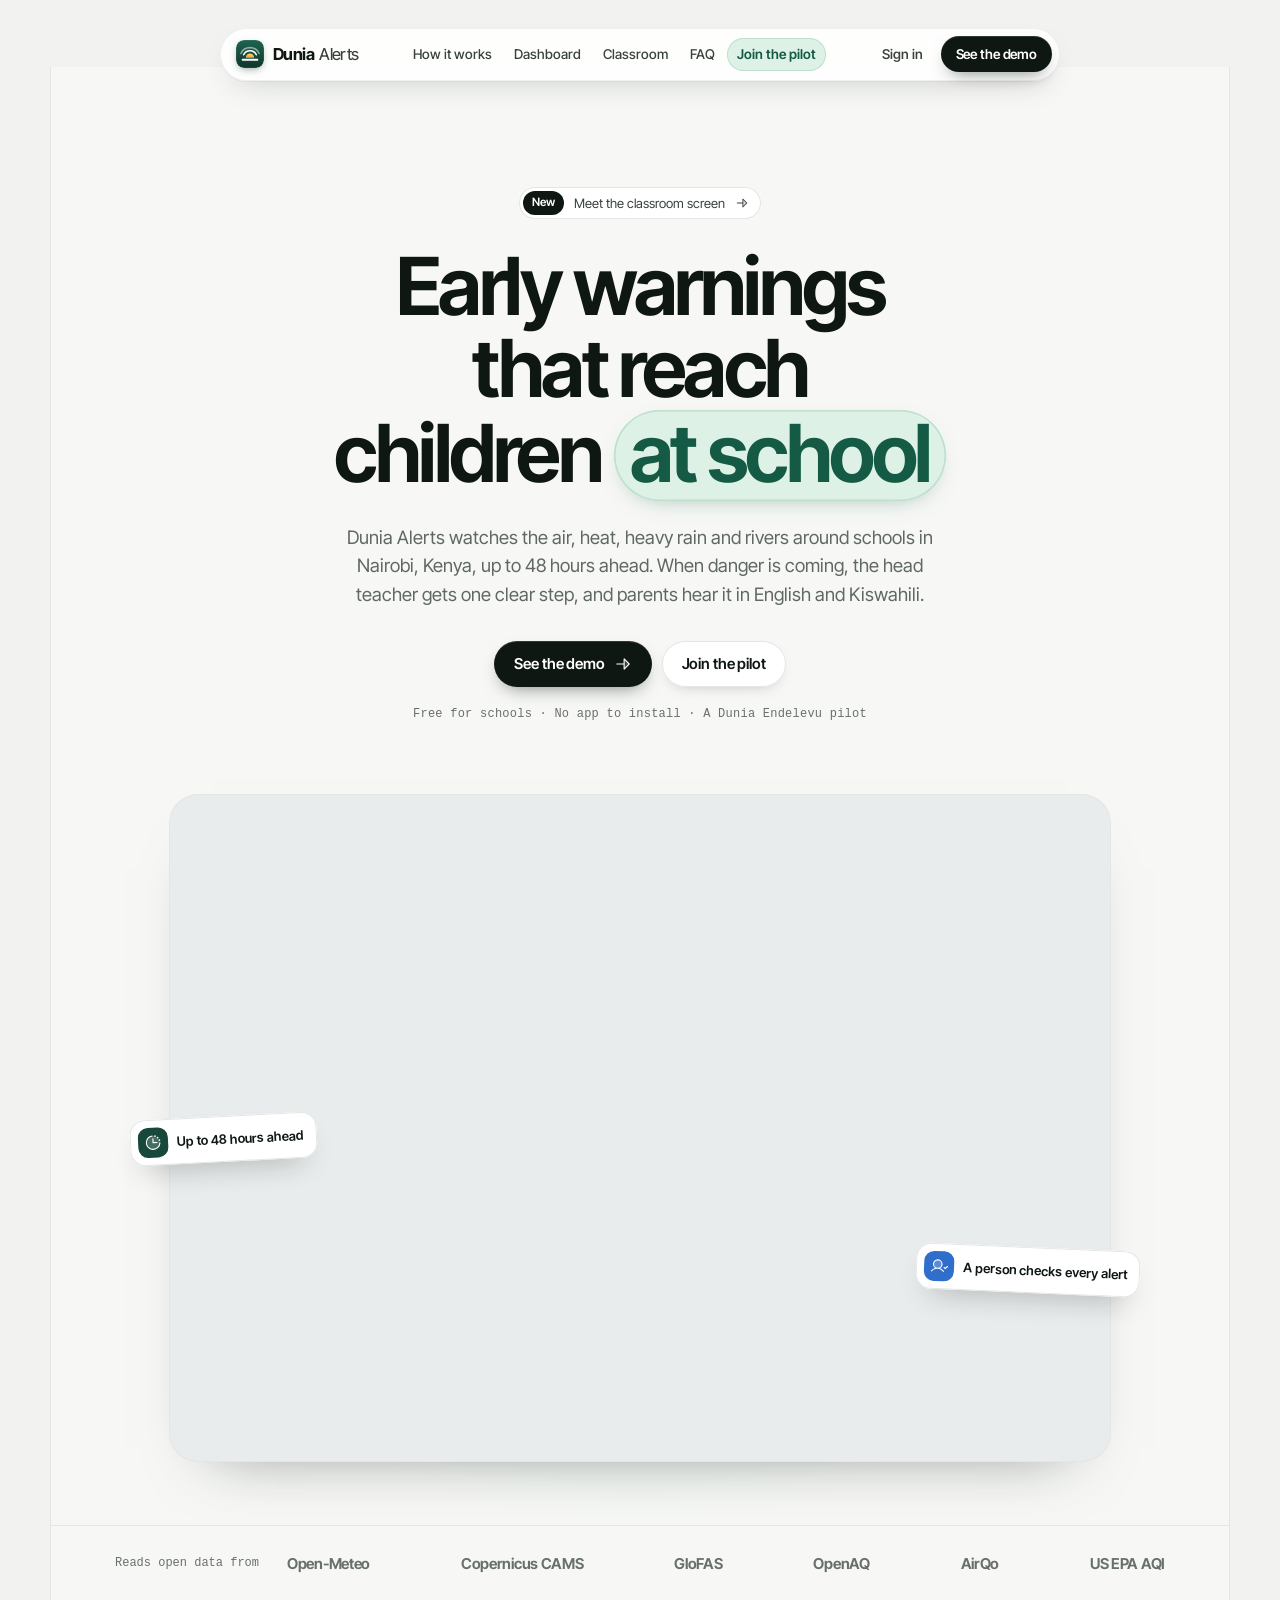
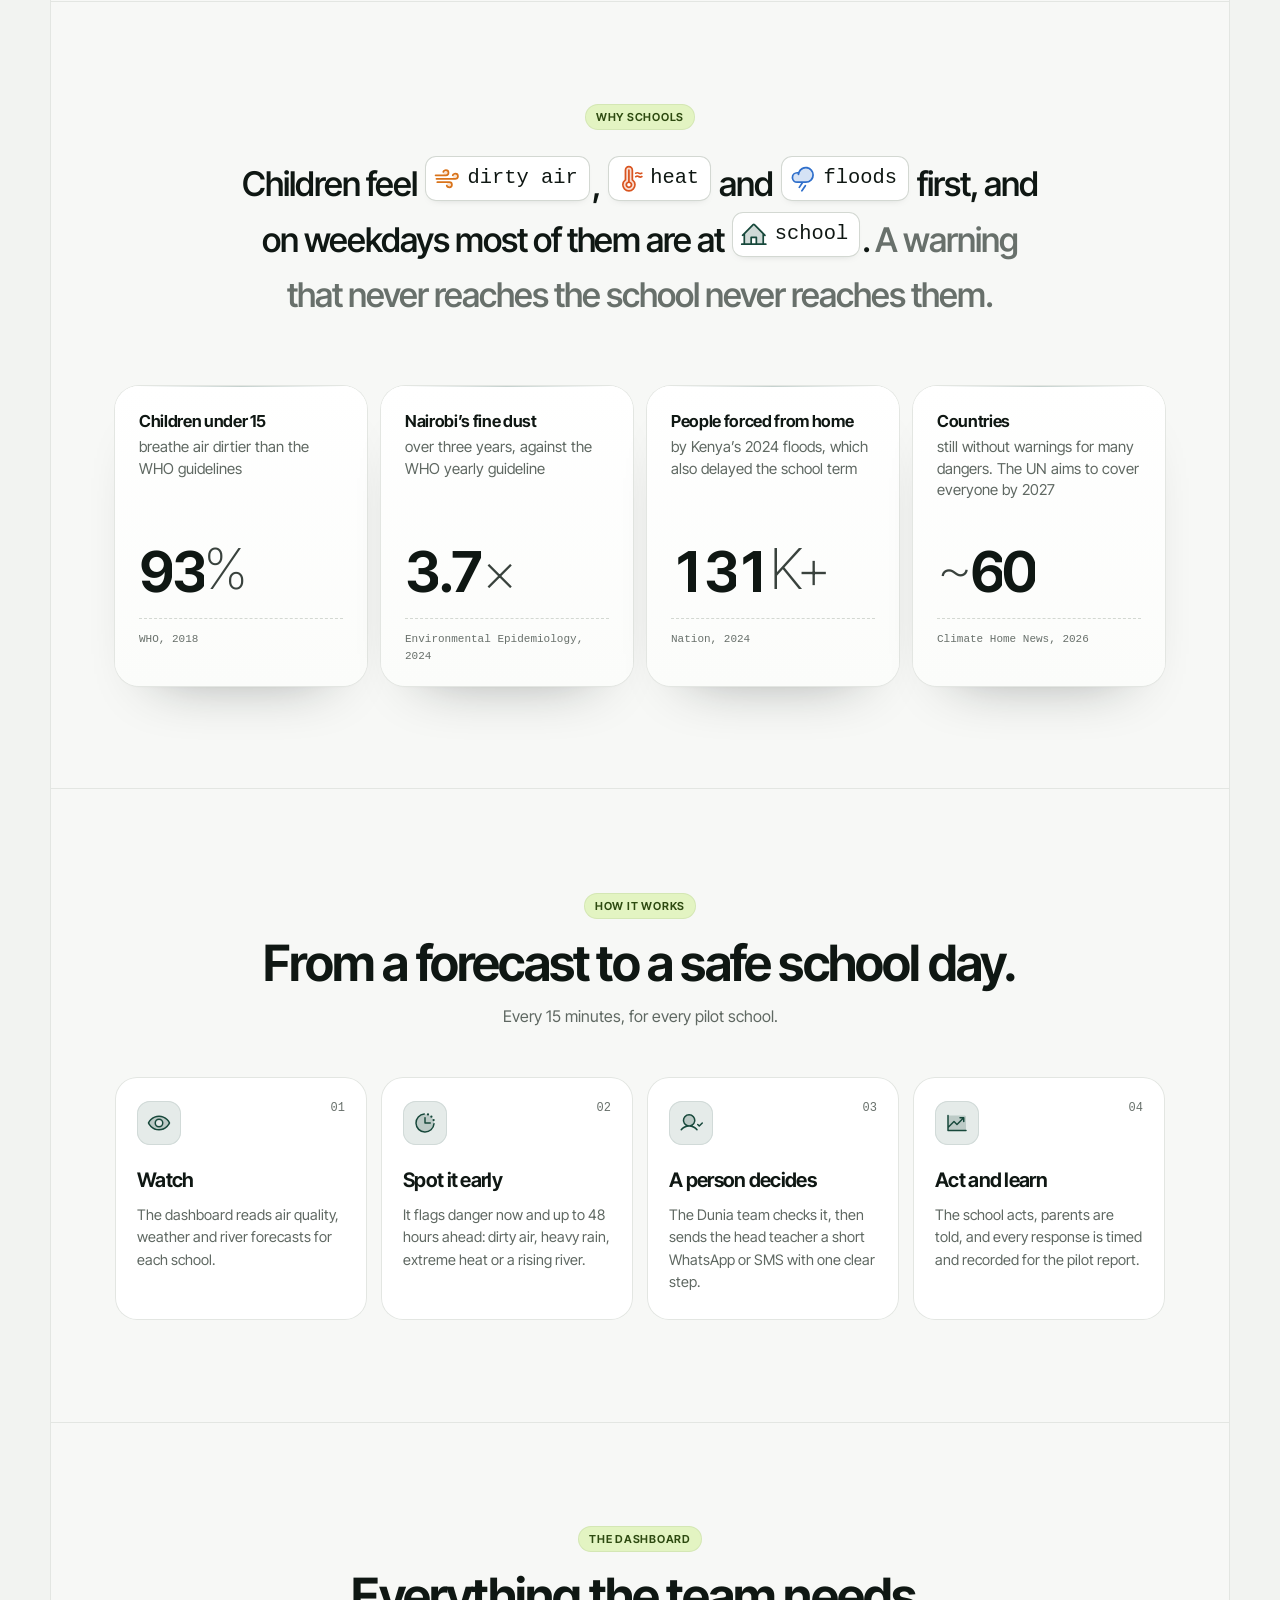
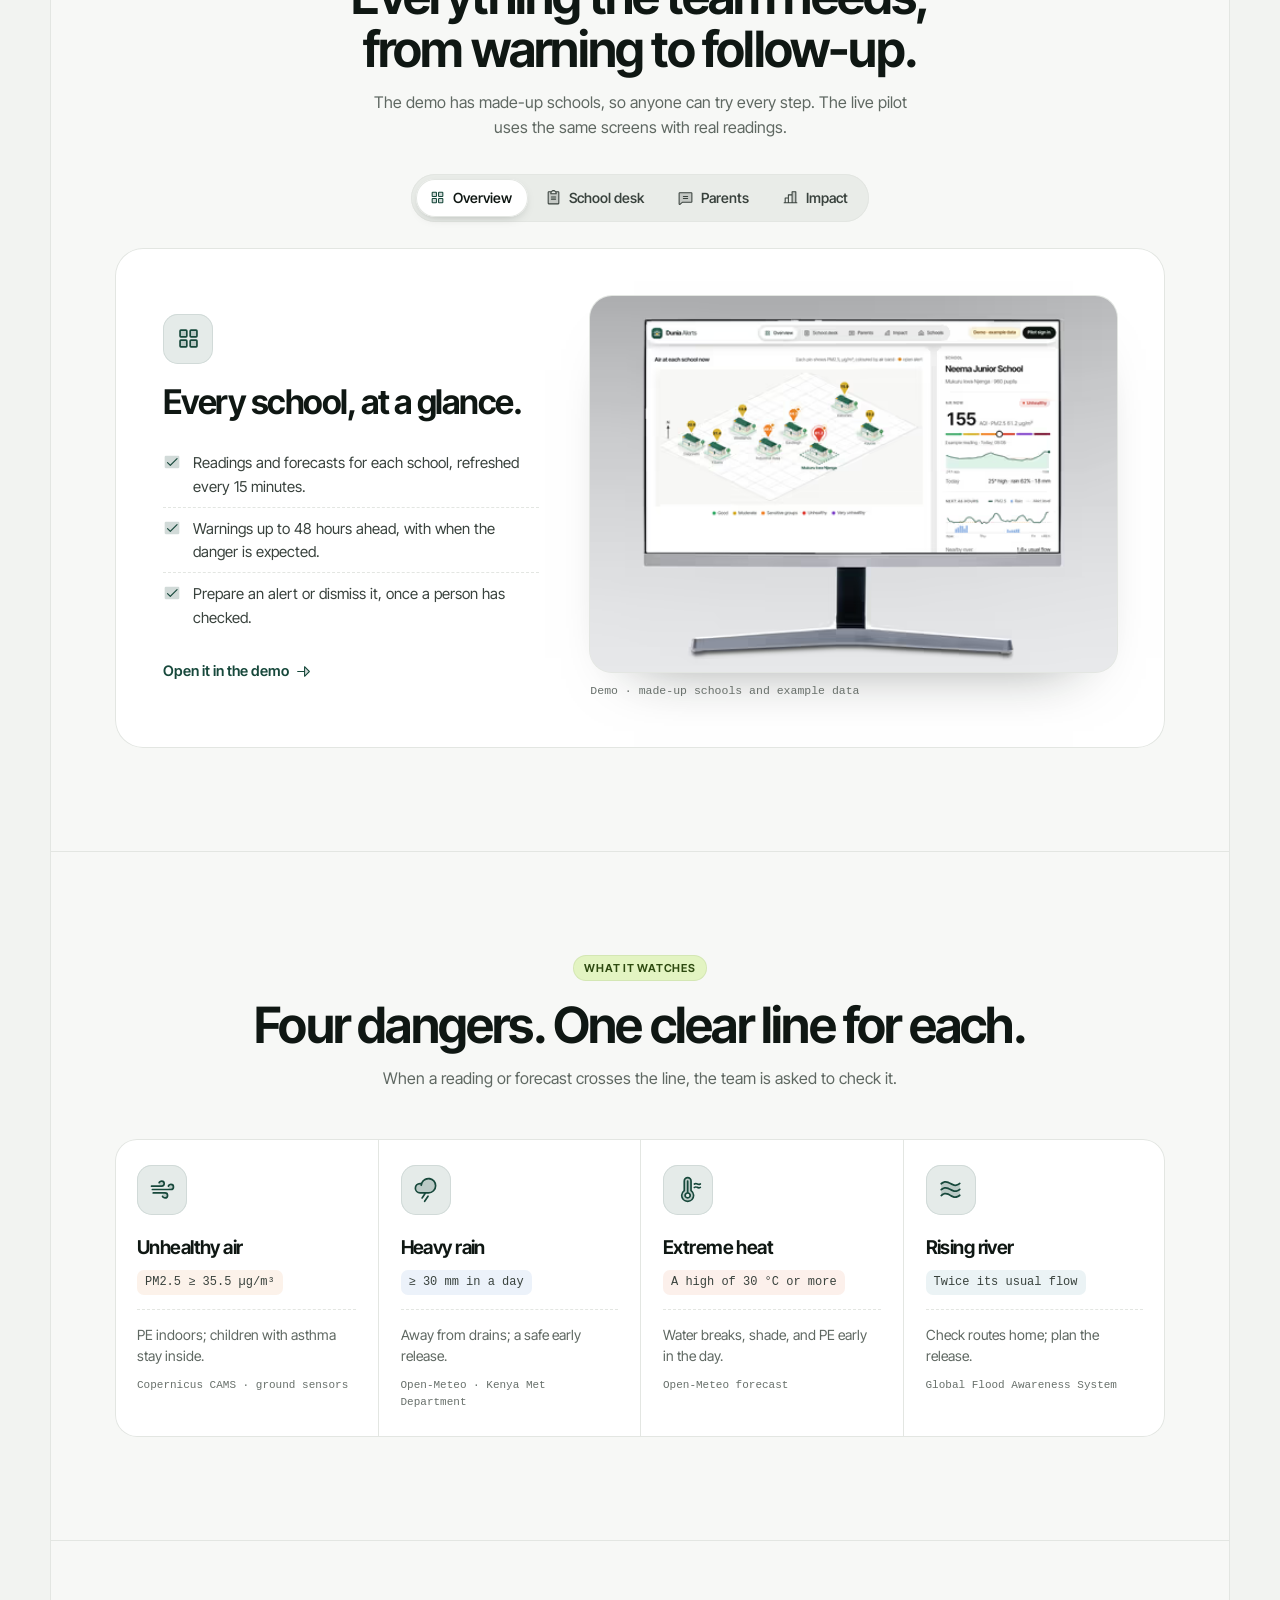
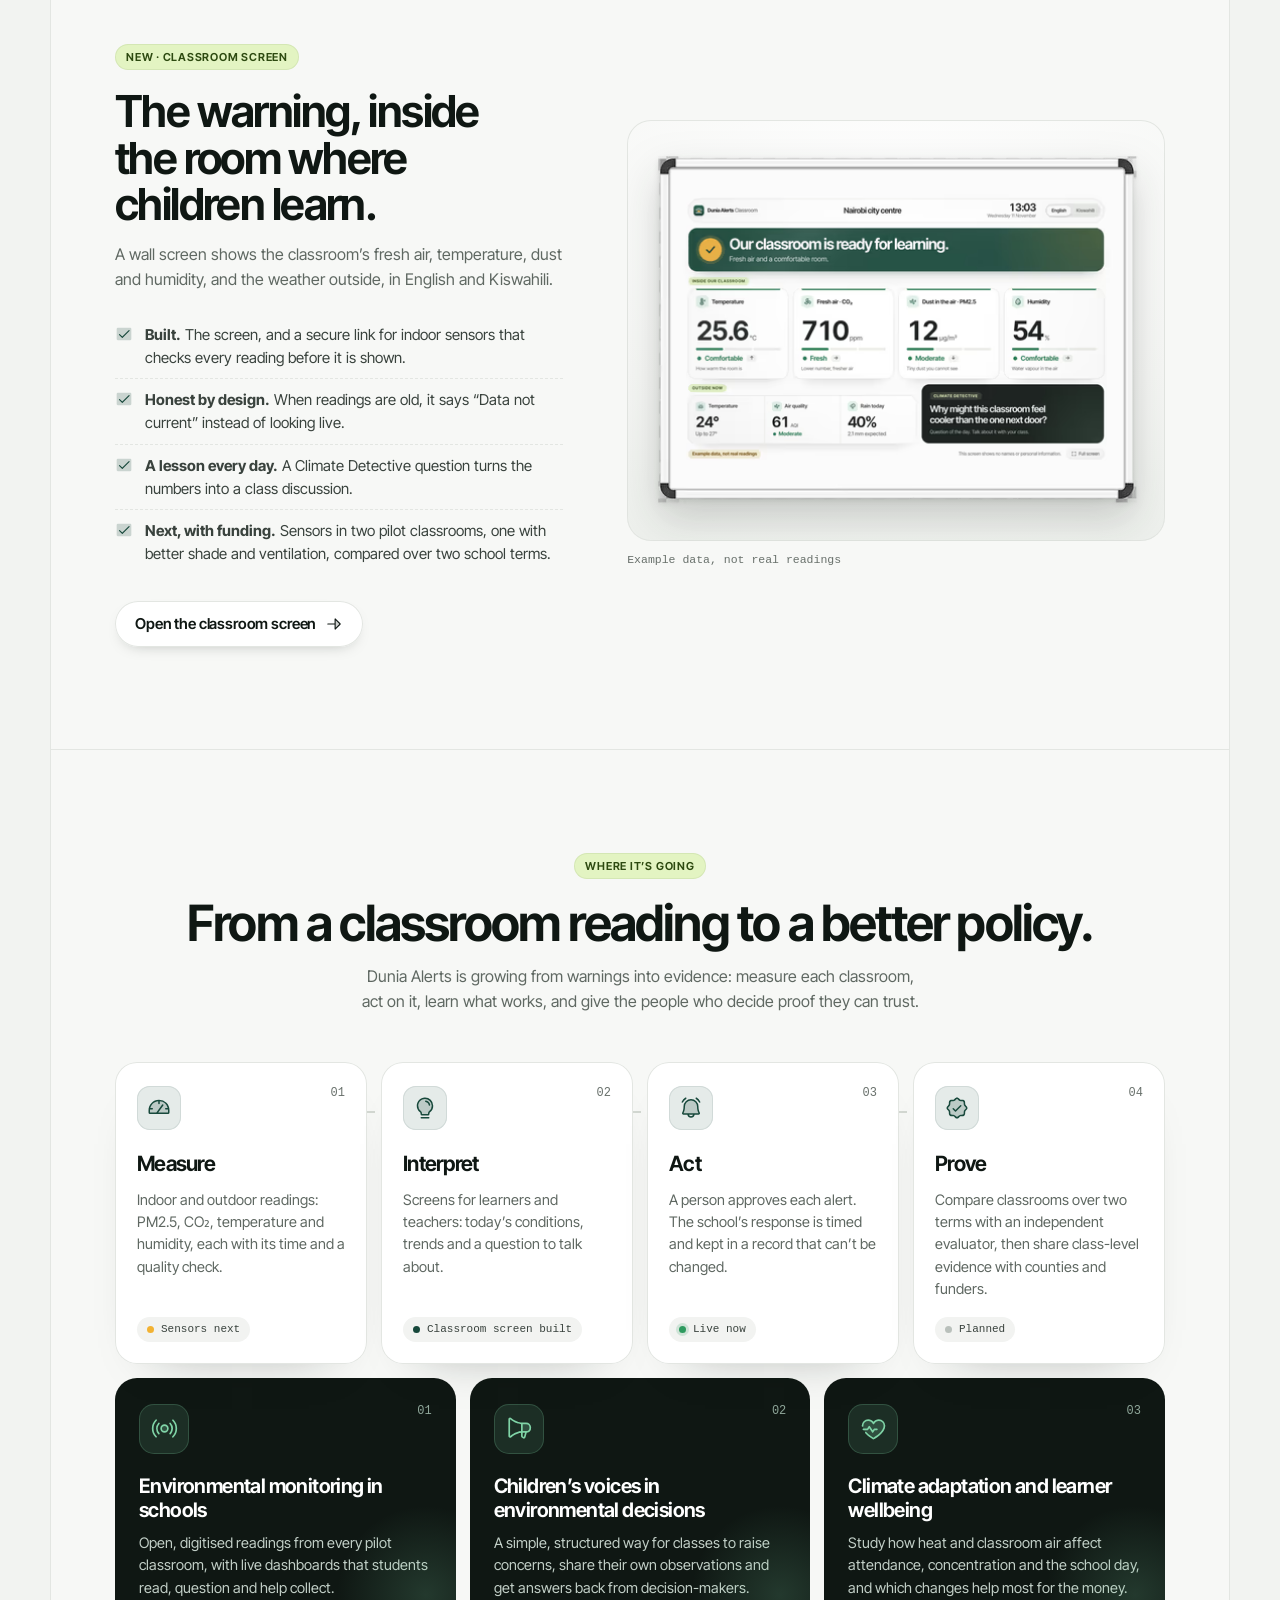
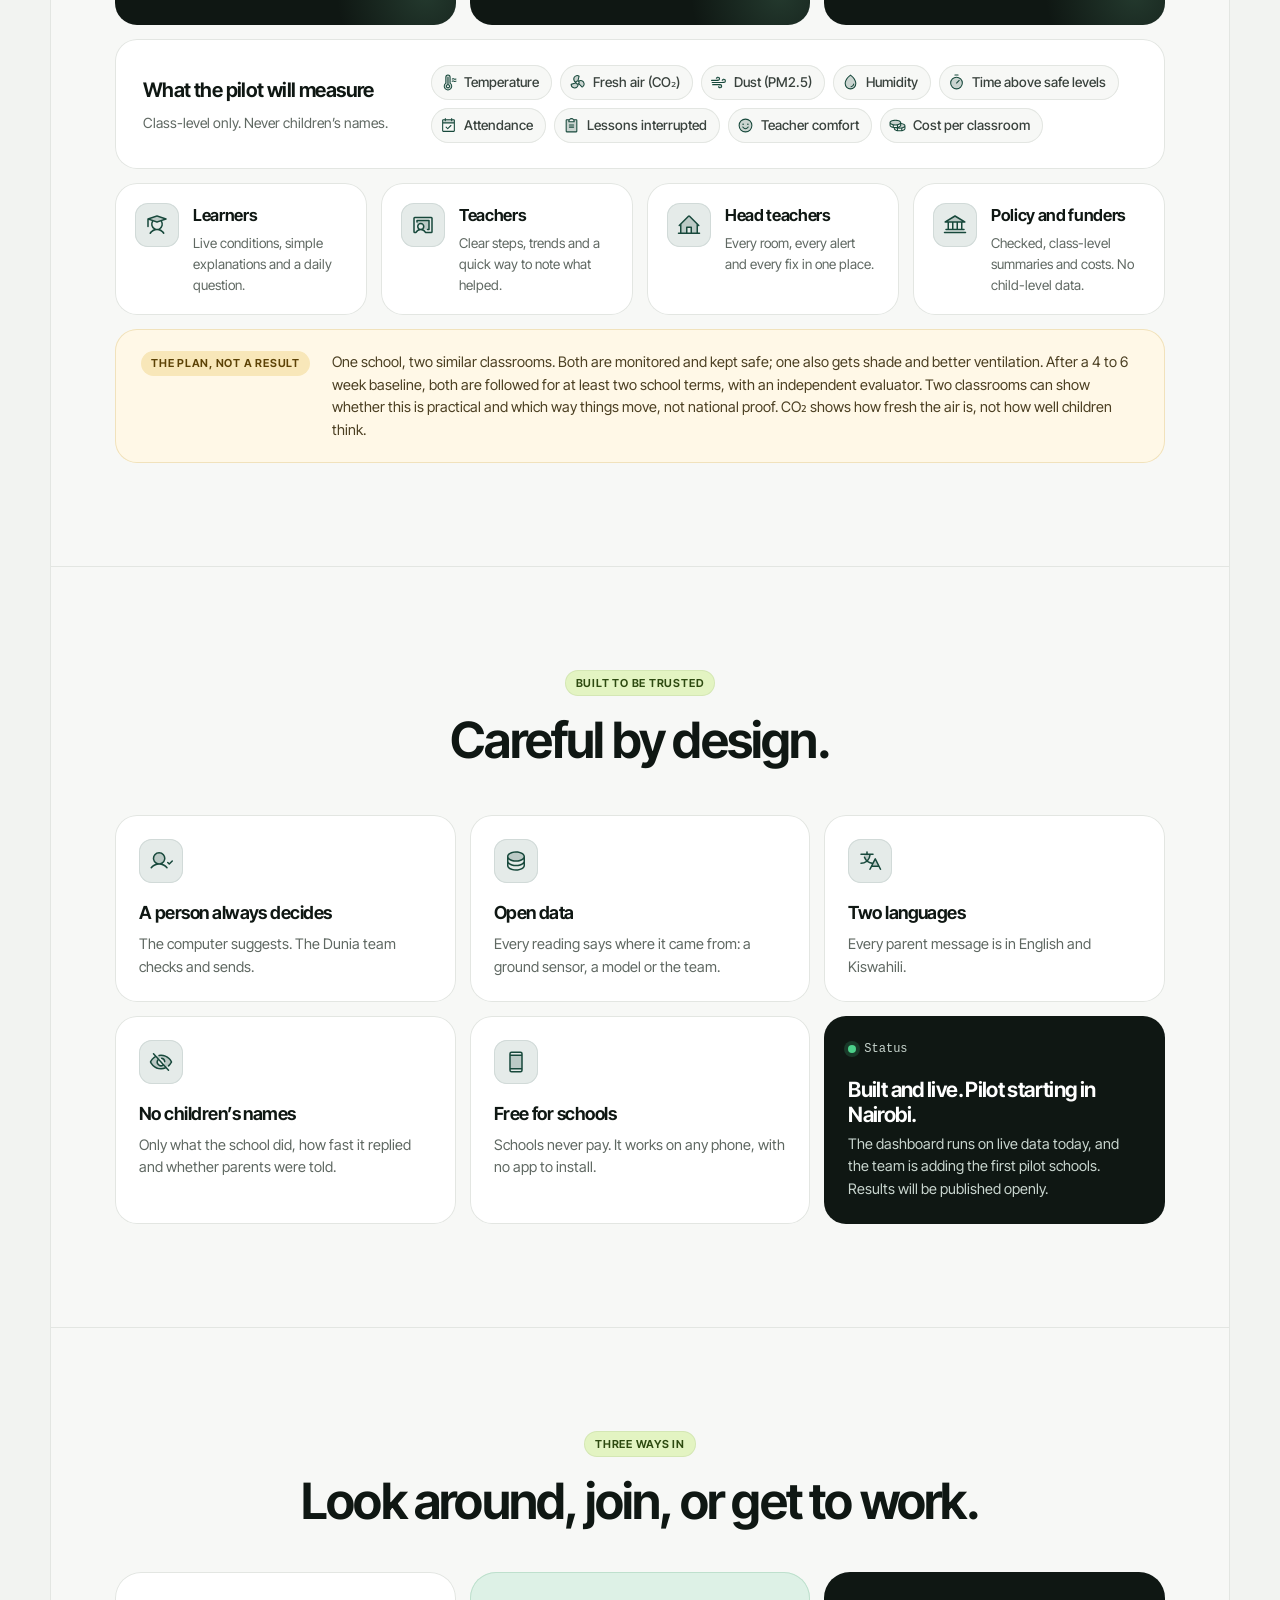
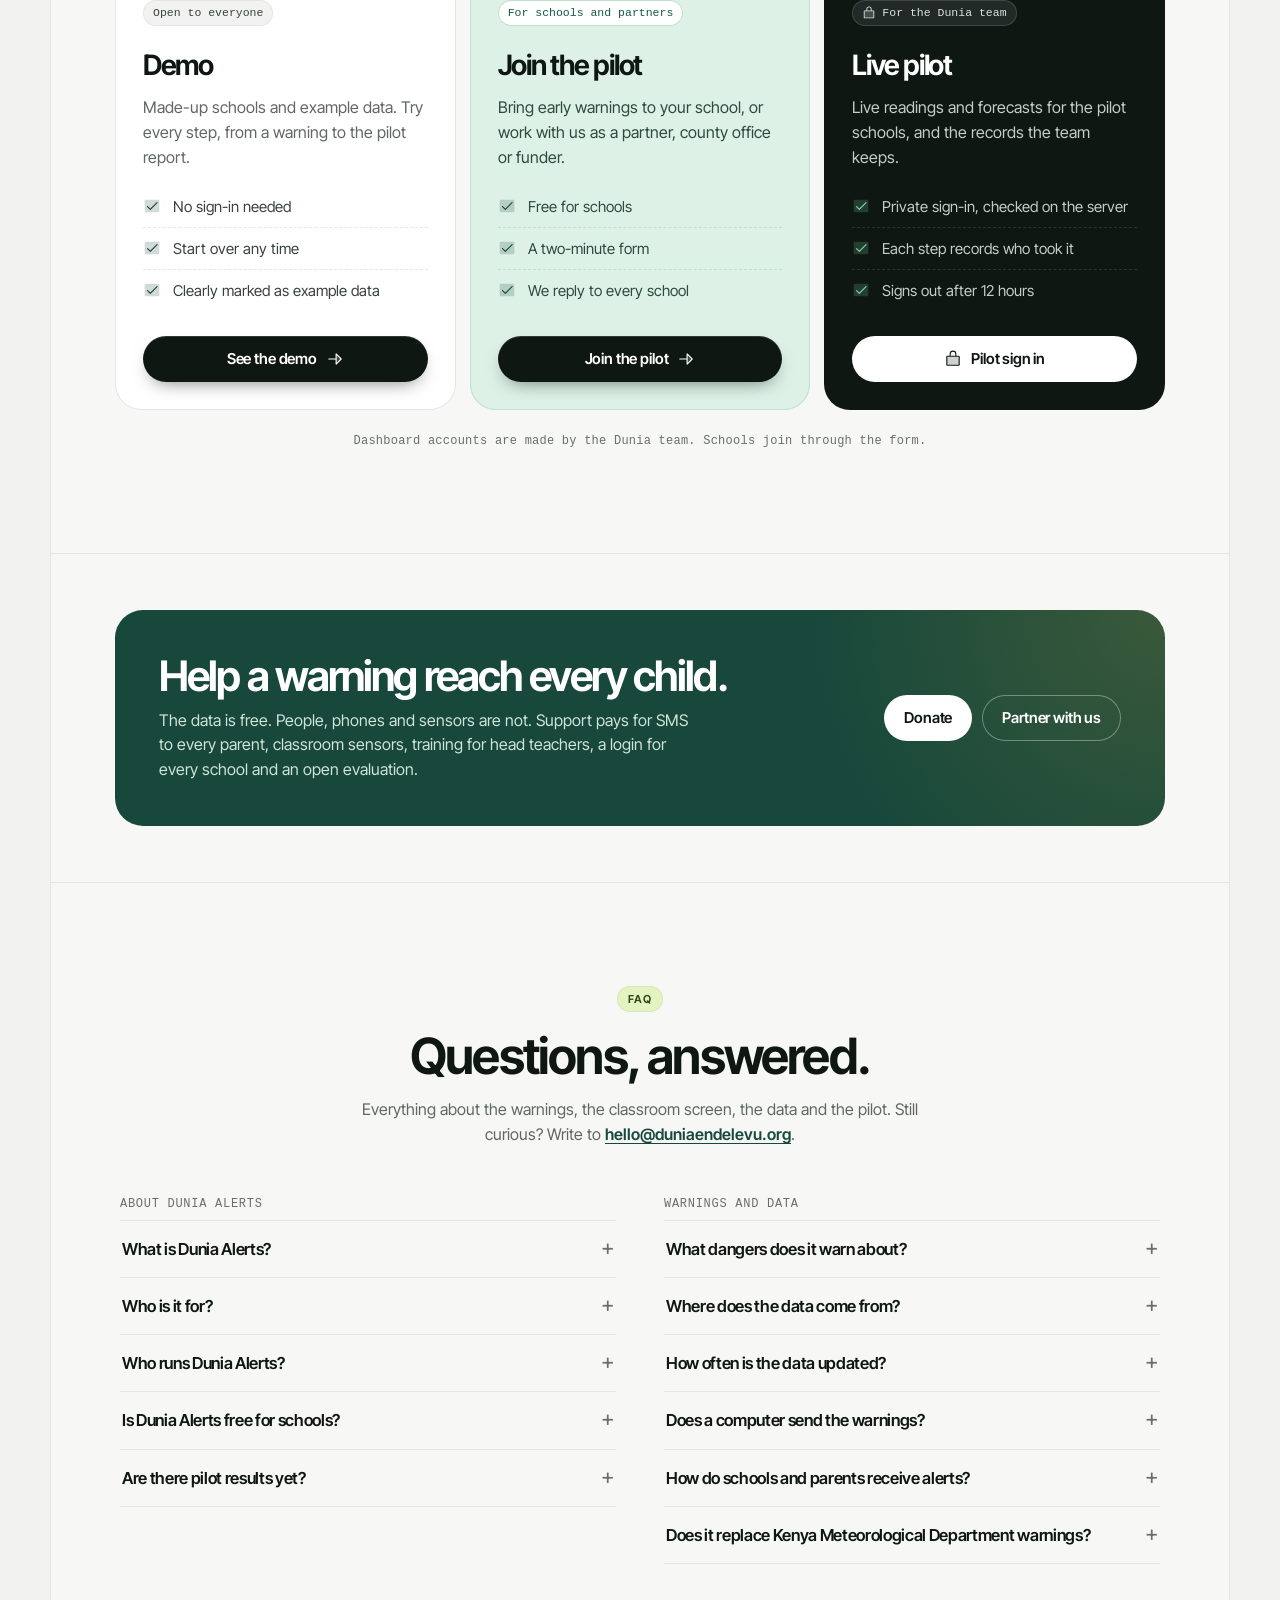
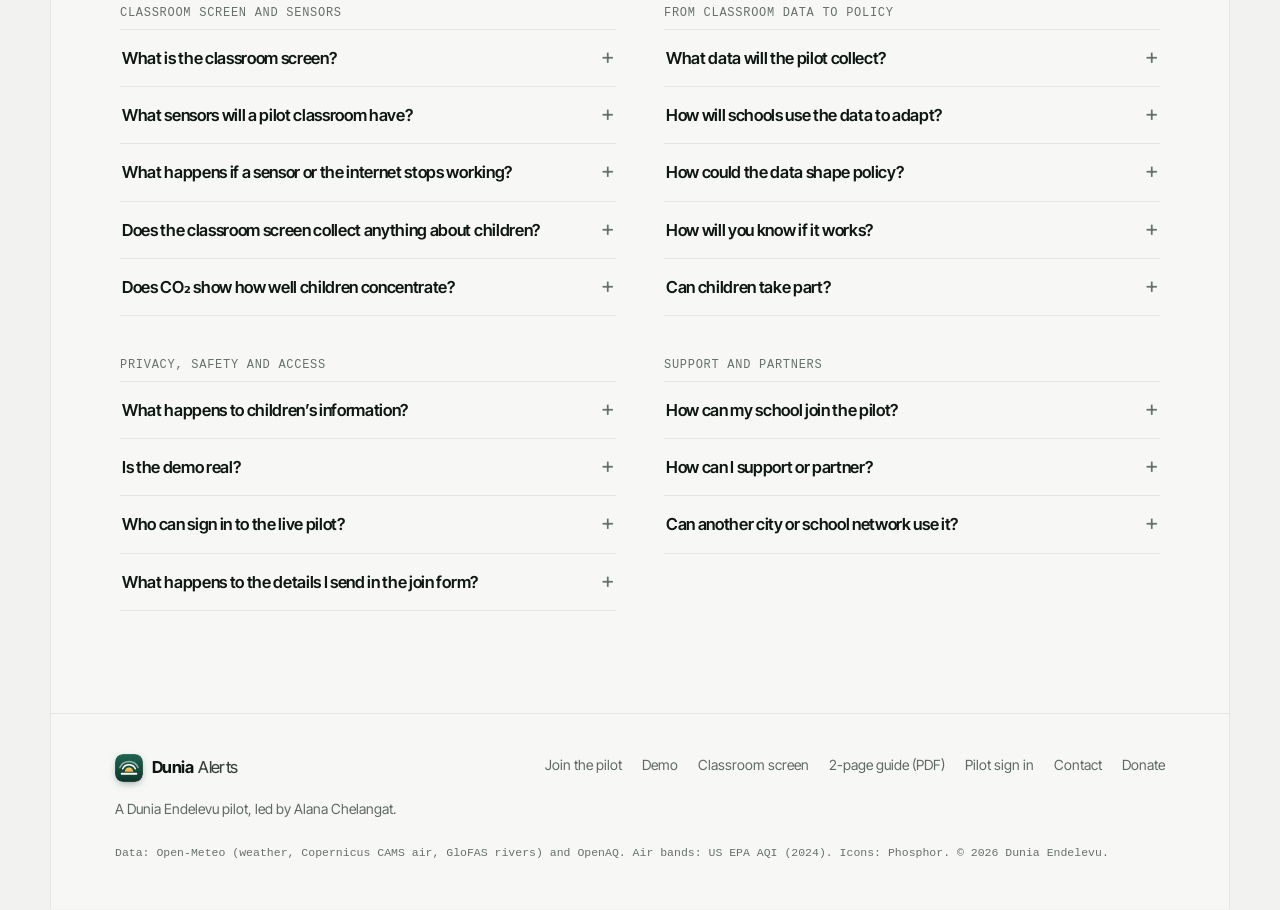
==== commit 381497a7: "Rename the heat danger: Great heat → Extreme heat Home page, FAQ, join form, dashboard labels, READM" ====
--- a/index.html
+++ b/index.html
@@ -111,7 +111,7 @@
     "@id": "https://alerts.duniaendelevu.org/#app"
    },
    "inLanguage": "en",
-   "dateModified": "2026-11-11",
+   "dateModified": "2026-11-14",
    "primaryImageOfPage": {
     "@type": "ImageObject",
     "url": "https://alerts.duniaendelevu.org/og-image.png",
@@ -178,7 +178,7 @@
      "name": "What dangers does it warn about?",
      "acceptedAnswer": {
       "@type": "Answer",
-      "text": "Unhealthy air (fine dust, PM2.5, of 35.5 µg/m³ or more), heavy rain (30 mm or more in a day), great heat (a high of 30 °C or more) and rising rivers (twice their usual flow), now and up to 48 hours ahead."
+      "text": "Unhealthy air (fine dust, PM2.5, of 35.5 µg/m³ or more), heavy rain (30 mm or more in a day), extreme heat (a high of 30 °C or more) and rising rivers (twice their usual flow), now and up to 48 hours ahead."
      }
     },
     {
@@ -448,7 +448,7 @@
     <p class="sub">Every 15 minutes, for every pilot school.</p>
     <ol class="steps">
       <li class="step"><span class="step__n">01</span><span class="tile"><svg class="ic" aria-hidden="true"><use href="/assets/icons.svg#watch"/></svg></span><h3>Watch</h3><p>The dashboard reads air quality, weather and river forecasts for each school.</p></li>
-      <li class="step"><span class="step__n">02</span><span class="tile"><svg class="ic" aria-hidden="true"><use href="/assets/icons.svg#early"/></svg></span><h3>Spot it early</h3><p>It flags danger now and up to 48 hours ahead: dirty air, heavy rain, great heat or a rising river.</p></li>
+      <li class="step"><span class="step__n">02</span><span class="tile"><svg class="ic" aria-hidden="true"><use href="/assets/icons.svg#early"/></svg></span><h3>Spot it early</h3><p>It flags danger now and up to 48 hours ahead: dirty air, heavy rain, extreme heat or a rising river.</p></li>
       <li class="step"><span class="step__n">03</span><span class="tile"><svg class="ic" aria-hidden="true"><use href="/assets/icons.svg#decide"/></svg></span><h3>A person decides</h3><p>The Dunia team checks it, then sends the head teacher a short WhatsApp or SMS with one clear step.</p></li>
       <li class="step"><span class="step__n">04</span><span class="tile"><svg class="ic" aria-hidden="true"><use href="/assets/icons.svg#learn"/></svg></span><h3>Act and learn</h3><p>The school acts, parents are told, and every response is timed and recorded for the pilot report.</p></li>
     </ol>
@@ -565,7 +565,7 @@
       </article>
       <article class="hz" style="--c:var(--heat)">
         <span class="tile tile--lg"><svg class="ic" aria-hidden="true"><use href="/assets/icons.svg#heat"/></svg></span>
-        <h3>Great heat</h3>
+        <h3>Extreme heat</h3>
         <div class="hz__when">A high of 30 °C or more</div>
         <p>Water breaks, shade, and PE early in the day.</p>
         <small>Open-Meteo forecast</small>
@@ -750,7 +750,7 @@
       </div>
       <div class="faq__group">
         <h3>Warnings and data</h3>
-        <details><summary>What dangers does it warn about?</summary><p>Unhealthy air (fine dust, PM2.5, of 35.5 µg/m³ or more), heavy rain (30 mm or more in a day), great heat (a high of 30 °C or more) and rising rivers (twice their usual flow), now and up to 48 hours ahead.</p></details>
+        <details><summary>What dangers does it warn about?</summary><p>Unhealthy air (fine dust, PM2.5, of 35.5 µg/m³ or more), heavy rain (30 mm or more in a day), extreme heat (a high of 30 °C or more) and rising rivers (twice their usual flow), now and up to 48 hours ahead.</p></details>
         <details><summary>Where does the data come from?</summary><p>Weather forecasts from Open-Meteo, air quality from the Copernicus Atmosphere Monitoring Service, river flow from the Global Flood Awareness System, and, where available, ground sensors through OpenAQ, including AirQo sensors in Nairobi. Classroom sensors are the next step.</p></details>
         <details><summary>How often is the data updated?</summary><p>Weather, air and river forecasts are read every 15 minutes. Classroom readings appear as soon as they arrive and pass quality checks. A reading that is too old is marked “Data not current” instead of looking live.</p></details>
         <details><summary>Does a computer send the warnings?</summary><p>No. The dashboard suggests an alert when a reading or forecast crosses a safe level. A person on the Dunia team checks it and decides to send it.</p></details>
--- a/assets/site.css
+++ b/assets/site.css
@@ -442,75 +442,194 @@
 @media (max-width: 1080px) { .ways--3 { grid-template-columns: repeat(2, minmax(0, 1fr)); max-width: 860px; } .ways--3 .way--pilot { grid-column: 1 / -1; } }
 @media (max-width: 780px) { .ways--3 { grid-template-columns: minmax(0, 1fr); } .ways--3 .way--pilot { grid-column: auto; } }
 
-/* Join the pilot */
-.join-head { padding: clamp(56px, 8vw, 96px) var(--pad) 0; text-align: center; }
-.h1--join { max-width: 16ch; font-size: clamp(36px, 5.6vw, 64px); margin-top: 20px; }
-.join { display: grid; grid-template-columns: minmax(0, 1.18fr) minmax(0, .82fr); gap: 20px; align-items: start; padding: clamp(32px, 5vw, 56px) var(--pad) clamp(56px, 8vw, 96px); }
-.jform { padding: clamp(24px, 3.4vw, 40px); border-radius: 28px; background: var(--card); box-shadow: 0 30px 70px -44px rgba(15,23,19,.45), inset 0 0 0 1px var(--line); scroll-margin-top: 96px; outline: none; }
-.jform__head { display: flex; align-items: center; gap: 16px; padding-bottom: 22px; border-bottom: 1px solid var(--line); }
-.jform__head h2 { margin: 0; font-size: 26px; letter-spacing: -0.04em; line-height: 1.1; }
-.jform__head p { margin: 4px 0 0; font-size: 14px; color: var(--muted); }
-.jform fieldset { margin: 0; padding: 22px 0 4px; border: 0; min-width: 0; }
-.jform fieldset + fieldset { border-top: 1px dashed var(--line); margin-top: 20px; }
-.jform legend { float: left; width: 100%; padding: 0; margin: 0 0 2px; font-size: 12px; font-weight: 650; letter-spacing: .07em; text-transform: uppercase; color: var(--mint-ink); }
-.jform legend + * { clear: both; }
-.jform legend .opt { text-transform: none; letter-spacing: 0; }
-.jform .field { margin-top: 16px; }
-.jform .two { display: grid; grid-template-columns: repeat(2, minmax(0, 1fr)); gap: 0 14px; }
-.opt { display: inline-block; margin-left: 4px; padding: 1px 7px; border-radius: 999px; background: var(--bg); font-size: 11.5px; font-weight: 500; color: var(--muted); vertical-align: 1px; }
-.select { appearance: none; -webkit-appearance: none; padding-right: 42px; background-image: url("data:image/svg+xml,%3Csvg xmlns='http://www.w3.org/2000/svg' viewBox='0 0 24 24' fill='none' stroke='%2339423D' stroke-width='2' stroke-linecap='round' stroke-linejoin='round'%3E%3Cpath d='M6 9l6 6 6-6'/%3E%3C/svg%3E"); background-repeat: no-repeat; background-position: right 14px center; background-size: 18px; cursor: pointer; }
-.textarea { height: auto; min-height: 112px; padding: 12px 14px; line-height: 1.5; resize: vertical; font: inherit; font-size: 16px; }
-.input::placeholder { color: #8A928C; }
-.hint { display: block; margin-top: 7px; font-size: 13px; color: var(--muted); }
-.picks { display: flex; flex-wrap: wrap; gap: 8px; margin-top: 14px; }
-.pick { position: relative; cursor: pointer; }
-.pick input { position: absolute; opacity: 0; width: 1px; height: 1px; }
-.pick span { display: inline-flex; align-items: center; gap: 8px; min-height: 42px; padding: 0 14px 0 11px; border-radius: 999px; background: var(--paper); box-shadow: inset 0 0 0 1px var(--line-2); font-size: 14.5px; font-weight: 550; color: var(--ink-2); transition: background-color .15s ease, box-shadow .15s ease, color .15s ease; }
-.pick span .ic { width: 19px; height: 19px; color: var(--mint-ink); }
-.pick:hover span { box-shadow: inset 0 0 0 1px #BDC4BE; }
-.pick input:checked + span { background: var(--accent); color: #fff; box-shadow: none; }
-.pick input:checked + span .ic { color: var(--lime); }
-.pick input:focus-visible + span { outline: 2px solid var(--accent); outline-offset: 2px; }
+/* Join the pilot: a standalone application page (/join) */
+.opt { display: inline-block; margin-left: 6px; padding: 1px 8px; border-radius: 999px; background: #EDF0EC; font-size: 12px; font-weight: 550; color: var(--muted); vertical-align: 1px; letter-spacing: 0; text-transform: none; }
 .hp { position: absolute; left: -10000px; width: 1px; height: 1px; overflow: hidden; }
-.consent { display: flex; align-items: flex-start; gap: 12px; margin-top: 24px; padding: 14px 16px; border-radius: 14px; background: var(--paper); box-shadow: inset 0 0 0 1px var(--line); font-size: 14.5px; color: var(--ink-2); cursor: pointer; }
-.consent input { flex: none; width: 20px; height: 20px; margin: 1px 0 0; accent-color: var(--accent); cursor: pointer; }
-.consent[data-invalid] { box-shadow: inset 0 0 0 1.5px #C8423A; }
-.jform form .btn { margin-top: 18px; min-height: 52px; font-size: 16px; }
-.jform form .btn[disabled] { opacity: .7; cursor: progress; }
-.fine { display: flex; gap: 10px; margin: 18px 0 0; font-size: 13px; line-height: 1.5; color: var(--muted); }
-.fine .ic { width: 18px; height: 18px; margin-top: 1px; color: var(--mint-ink); }
-.fine a, .msg a { color: inherit; font-weight: 600; text-underline-offset: 3px; }
-.jform .msg { margin: 18px 0 0; }
-.done { padding: 8px 0 4px; }
-.done h2 { margin: 20px 0 0; font-size: clamp(26px, 3.4vw, 34px); letter-spacing: -0.04em; line-height: 1.08; outline: none; }
-.done p { margin: 10px 0 0; color: var(--muted); max-width: 46ch; }
-.jside { display: grid; gap: 14px; }
-.jcard { padding: 24px 24px 22px; border-radius: 24px; background: var(--card); box-shadow: inset 0 0 0 1px var(--line); }
-.jcard h2 { margin: 0; font-size: 19px; letter-spacing: -0.03em; }
-.jcard .ticks { margin-top: 10px; }
-.jcard .ticks li { font-size: 14.5px; padding: 8px 0; }
-.nsteps { margin: 14px 0 0; padding: 0; list-style: none; counter-reset: n; display: grid; gap: 12px; }
-.nsteps li { position: relative; padding-left: 38px; font-size: 14.5px; color: var(--ink-2); counter-increment: n; }
-.nsteps li::before { content: counter(n); position: absolute; left: 0; top: -2px; width: 26px; height: 26px; border-radius: 50%; display: grid; place-items: center; background: var(--mint); color: var(--mint-ink); font-size: 13px; font-weight: 700; box-shadow: inset 0 0 0 1px var(--mint-edge); }
-.nsteps b { color: var(--ink); font-weight: 650; }
-.jnote { margin: 14px 0 0; padding-top: 12px; border-top: 1px dashed var(--line); font-size: 13px; color: var(--muted); }
-.jcard--dark { background: var(--accent-2); color: #fff; box-shadow: none; }
-.jcard--dark p { margin: 8px 0 0; font-size: 14.5px; color: #C9DAD1; }
-.doc { display: flex; align-items: center; gap: 12px; margin-top: 18px; padding: 12px 14px; border-radius: 16px; background: rgba(255,255,255,.08); box-shadow: inset 0 0 0 1px rgba(255,255,255,.16); text-decoration: none; color: #fff; transition: background-color .15s ease; }
-.doc:hover { background: rgba(255,255,255,.14); }
-.doc__ic { display: grid; place-items: center; width: 38px; height: 38px; border-radius: 11px; background: var(--lime); color: var(--lime-ink); flex: none; }
-.doc__ic .ic { width: 20px; height: 20px; }
-.doc b { display: block; font-size: 14.5px; font-weight: 650; }
-.doc small { display: block; font-size: 12.5px; color: #BFD3CA; }
+.sr { position: absolute; width: 1px; height: 1px; overflow: hidden; clip: rect(0 0 0 0); white-space: nowrap; }
+.ap-page { background: var(--bg); }
+.ap-page [hidden] { display: none !important; }
+.tk { width: 1em; height: 1em; fill: none; stroke: currentColor; stroke-width: 3; stroke-linecap: round; stroke-linejoin: round; flex: none; }
+.ap-top { background: #fff; border-bottom: 1px solid var(--line); }
+.ap-top__in { display: flex; align-items: center; gap: 16px; max-width: 1140px; margin: 0 auto; padding: 14px 24px; }
+.ap-top .brand { font-size: 17px; }
+.ap-top__label { padding-left: 16px; border-left: 1px solid var(--line-2); font-family: var(--mono); font-size: 12px; letter-spacing: .06em; text-transform: uppercase; color: var(--muted); }
+.ap-top__back { margin-left: auto; font-size: 14px; font-weight: 550; color: var(--ink-2); text-decoration: none; padding: 8px 12px; border-radius: 10px; }
+.ap-top__back:hover { background: var(--bg); color: var(--ink); }
+.ap-top__short { display: none; }
+.ap { max-width: 1140px; margin: 0 auto; padding: 0 24px 88px; }
+.ap-hero { padding: 44px 0 34px; max-width: 760px; }
+.ap-crumbs { display: flex; gap: 8px; font-size: 13.5px; color: var(--muted); }
+.ap-crumbs a { color: var(--accent); font-weight: 550; text-underline-offset: 3px; }
+.ap-status { display: inline-flex; align-items: center; gap: 8px; margin: 22px 0 0; padding: 6px 12px 6px 10px; border-radius: 999px; background: #fff; box-shadow: inset 0 0 0 1px var(--line); font-size: 13px; font-weight: 600; color: var(--mint-ink); }
+.ap-status__dot { width: 8px; height: 8px; border-radius: 50%; background: #2E9A5F; box-shadow: 0 0 0 4px rgba(46,154,95,.16); }
+.ap-h1 { margin: 16px 0 0; font-size: clamp(34px, 4.6vw, 54px); line-height: 1.04; letter-spacing: -0.042em; font-weight: 700; text-wrap: balance; }
+.ap-lede { margin: 16px 0 0; font-size: clamp(16.5px, 1.5vw, 18.5px); line-height: 1.55; color: var(--ink-2); max-width: 64ch; text-wrap: pretty; }
+.ap-meta { display: flex; flex-wrap: wrap; gap: 8px 22px; margin: 22px 0 0; padding: 0; list-style: none; font-size: 14.5px; font-weight: 550; color: var(--ink-2); }
+.ap-meta li { display: inline-flex; align-items: center; gap: 8px; }
+.ap-meta .ic { width: 20px; height: 20px; color: var(--mint-ink); }
+
+.ap-grid { display: grid; grid-template-columns: 272px minmax(0, 1fr); gap: 28px; align-items: start; }
+.ap-rail { position: sticky; top: 24px; display: grid; gap: 14px; }
+.ap-rail__box { padding: 20px; border-radius: 20px; background: #fff; box-shadow: inset 0 0 0 1px var(--line); }
+.ap-rail__h { margin: 0 0 12px; font-size: 12px; font-weight: 700; letter-spacing: .08em; text-transform: uppercase; color: var(--muted); }
+.ap-steps { margin: 0; padding: 0; list-style: none; display: grid; gap: 2px; }
+.ap-steps li { display: flex; align-items: center; gap: 12px; padding: 8px 10px; margin: 0 -10px; border-radius: 12px; }
+.ap-steps a { color: var(--ink-2); text-decoration: none; font-size: 14.5px; font-weight: 550; }
+.ap-steps li:hover { background: var(--bg); }
+.ap-steps__n { display: grid; place-items: center; flex: none; width: 28px; height: 28px; border-radius: 50%; font-size: 13px; font-weight: 700; color: var(--muted); box-shadow: inset 0 0 0 1.5px var(--line-2); background: #fff; }
+.ap-steps li.is-active .ap-steps__n { color: var(--accent); box-shadow: inset 0 0 0 2px var(--accent); }
+.ap-steps li.is-active a { color: var(--ink); font-weight: 650; }
+.ap-steps li.is-done .ap-steps__n { background: var(--accent); color: transparent; box-shadow: none; position: relative; }
+.ap-steps li.is-done .ap-steps__n::after { content: ""; position: absolute; left: 10px; top: 7px; width: 6px; height: 11px; border: solid #fff; border-width: 0 2px 2px 0; transform: rotate(45deg); }
+.ap-bar { height: 6px; margin-top: 14px; border-radius: 999px; background: #EDF0EC; overflow: hidden; }
+.ap-bar span { display: block; height: 100%; width: 0; border-radius: inherit; background: linear-gradient(90deg, var(--accent), #2E9A5F); transition: width .4s var(--ease); }
+.ap-next ol { margin: 0; padding: 0; list-style: none; counter-reset: n; display: grid; gap: 10px; }
+.ap-next li { position: relative; padding-left: 32px; font-size: 14px; line-height: 1.45; color: var(--ink-2); counter-increment: n; }
+.ap-next li::before { content: counter(n); position: absolute; left: 0; top: -1px; width: 22px; height: 22px; border-radius: 50%; display: grid; place-items: center; background: var(--mint); color: var(--mint-ink); font-size: 12px; font-weight: 700; }
+.ap-next__note { margin: 14px 0 0; padding-top: 12px; border-top: 1px dashed var(--line); font-size: 13px; color: var(--muted); }
+.ap-help { margin: 0; padding: 0 6px; font-size: 13.5px; color: var(--muted); }
+.ap-help a { color: var(--accent); font-weight: 600; text-underline-offset: 3px; }
+
+.ap-card { padding: 40px 44px 44px; border-radius: 24px; background: #fff; box-shadow: 0 1px 0 rgba(15,23,19,.03), 0 30px 60px -46px rgba(15,23,19,.45), inset 0 0 0 1px var(--line); outline: none; scroll-margin-top: 24px; }
+.ap-req { margin: 0; font-size: 14px; color: var(--muted); }
+.ap-sec { margin: 0; padding: 30px 0 4px; border: 0; min-width: 0; scroll-margin-top: 24px; }
+.ap-sec + .ap-sec { margin-top: 30px; border-top: 1px solid var(--line); }
+.ap-sec__head { float: left; width: 100%; display: flex; align-items: flex-start; gap: 14px; margin: 0 0 20px; padding: 0; }
+.ap-sec__head + .ap-row > .ap-field, .ap-sec__head + .ap-field { margin-top: 0; }
+.ap-sec > :not(.ap-sec__head) { clear: both; }
+.ap-sec__n { display: grid; place-items: center; flex: none; width: 34px; height: 34px; border-radius: 11px; background: var(--accent); color: #fff; font-size: 15px; font-weight: 700; box-shadow: 0 6px 14px -8px rgba(15,54,44,.7); }
+.ap-sec__head b { display: block; font-size: 21px; font-weight: 680; letter-spacing: -0.03em; line-height: 1.2; }
+.ap-sec__head small { display: block; margin-top: 2px; font-size: 14.5px; color: var(--muted); }
+
+.ap-types { display: grid; grid-template-columns: repeat(2, minmax(0, 1fr)); gap: 10px; }
+.ap-type { position: relative; cursor: pointer; }
+.ap-type input, .ap-seg input, .ap-pick input, .ap-check input { position: absolute; opacity: 0; width: 1px; height: 1px; }
+.ap-type__card { display: flex; align-items: center; gap: 14px; height: 100%; padding: 14px 16px; border-radius: 16px; background: #fff; box-shadow: inset 0 0 0 1.5px var(--line-2); transition: box-shadow .15s ease, background-color .15s ease; }
+.ap-type:hover .ap-type__card { box-shadow: inset 0 0 0 1.5px #A9B2AB; }
+.ap-type__ic { display: grid; place-items: center; flex: none; width: 42px; height: 42px; border-radius: 12px; background: var(--mint); color: var(--mint-ink); }
+.ap-type__ic .ic { width: 23px; height: 23px; }
+.ap-type__t { min-width: 0; flex: 1; }
+.ap-type__t b { display: block; font-size: 15.5px; font-weight: 650; letter-spacing: -0.015em; line-height: 1.25; }
+.ap-type__t small { display: block; margin-top: 2px; font-size: 13px; color: var(--muted); line-height: 1.35; }
+.ap-type__tick { display: grid; place-items: center; flex: none; width: 22px; height: 22px; border-radius: 50%; box-shadow: inset 0 0 0 1.5px var(--line-2); color: transparent; }
+.ap-type__tick .tk { width: 14px; height: 14px; }
+.ap-type input:checked + .ap-type__card { background: #F3FAF6; box-shadow: inset 0 0 0 2px var(--accent); }
+.ap-type input:checked + .ap-type__card .ap-type__ic { background: var(--accent); color: #fff; }
+.ap-type input:checked + .ap-type__card .ap-type__tick { background: var(--accent); color: #fff; box-shadow: none; }
+.ap-type input:focus-visible + .ap-type__card { outline: 3px solid rgba(23,72,59,.35); outline-offset: 2px; }
+
+.ap-row { display: grid; grid-template-columns: repeat(2, minmax(0, 1fr)); gap: 0 18px; }
+.ap-field { margin-top: 20px; min-width: 0; }
+.ap-field--half { max-width: calc(50% - 9px); }
+.ap-field > label, .ap-label { display: block; margin-bottom: 8px; font-size: 15px; font-weight: 620; color: var(--ink); }
+.ap-input { display: block; width: 100%; height: 50px; padding: 0 15px; border: 0; border-radius: 12px; background: #fff; box-shadow: inset 0 0 0 1.5px #C9D0CA; font: inherit; font-size: 16px; color: var(--ink); transition: box-shadow .15s ease; }
+.ap-input:hover { box-shadow: inset 0 0 0 1.5px #9EA8A1; }
+.ap-input:focus { outline: none; box-shadow: inset 0 0 0 2px var(--accent), 0 0 0 4px rgba(23,72,59,.13); }
+.ap-input::placeholder { color: #8E9690; }
+.ap-select { appearance: none; -webkit-appearance: none; padding-right: 44px; cursor: pointer; background: #fff url("data:image/svg+xml,%3Csvg xmlns='http://www.w3.org/2000/svg' viewBox='0 0 24 24' fill='none' stroke='%2339423D' stroke-width='2' stroke-linecap='round' stroke-linejoin='round'%3E%3Cpath d='M6 9l6 6 6-6'/%3E%3C/svg%3E") no-repeat right 15px center / 18px; }
+.ap-textarea { height: auto; min-height: 124px; padding: 13px 15px; line-height: 1.5; resize: vertical; }
+.ap-hint { margin: -2px 0 10px; font-size: 14px; color: var(--muted); line-height: 1.45; }
+.ap-count { margin: 6px 0 0; text-align: right; font-size: 12.5px; color: var(--faint); font-variant-numeric: tabular-nums; }
+.ap-err { margin: -2px 0 8px; font-size: 14px; font-weight: 650; color: #B3261E; }
+.is-invalid { position: relative; }
+.ap-field.is-invalid { padding-left: 16px; box-shadow: inset 4px 0 0 #B3261E; }
+.ap-field.is-invalid .ap-input { box-shadow: inset 0 0 0 2px #B3261E; }
+#s1.is-invalid .ap-type__card { box-shadow: inset 0 0 0 1.5px #E3A29C; }
+
+.ap-seg { display: flex; flex-wrap: wrap; gap: 4px; padding: 4px; border-radius: 14px; background: #EEF1EE; box-shadow: inset 0 0 0 1px var(--line); width: fit-content; max-width: 100%; }
+.ap-seg label { position: relative; cursor: pointer; }
+.ap-seg span { display: block; padding: 10px 16px; border-radius: 10px; font-size: 14.5px; font-weight: 580; color: var(--ink-2); transition: background-color .15s ease, color .15s ease; }
+.ap-seg label:hover span { color: var(--ink); }
+.ap-seg input:checked + span { background: #fff; color: var(--accent); box-shadow: 0 1px 2px rgba(15,23,19,.1), 0 0 0 1px rgba(15,23,19,.05); }
+.ap-seg input:focus-visible + span { outline: 2px solid var(--accent); outline-offset: 1px; }
+
+.ap-picks { display: flex; flex-wrap: wrap; gap: 8px; }
+.ap-pick { position: relative; cursor: pointer; }
+.ap-pick span { display: inline-flex; align-items: center; gap: 8px; min-height: 44px; padding: 0 15px 0 12px; border-radius: 12px; background: #fff; box-shadow: inset 0 0 0 1.5px var(--line-2); font-size: 14.5px; font-weight: 580; color: var(--ink-2); transition: background-color .15s ease, box-shadow .15s ease, color .15s ease; }
+.ap-pick span .ic { width: 20px; height: 20px; color: var(--mint-ink); }
+.ap-pick:hover span { box-shadow: inset 0 0 0 1.5px #A9B2AB; }
+.ap-pick input:checked + span { background: #F3FAF6; color: var(--accent-2); box-shadow: inset 0 0 0 2px var(--accent); }
+.ap-pick input:focus-visible + span { outline: 3px solid rgba(23,72,59,.35); outline-offset: 2px; }
+
+.ap-declare { margin-top: 24px; }
+.ap-declare.is-invalid { padding-left: 16px; box-shadow: inset 4px 0 0 #B3261E; }
+.ap-check { position: relative; display: flex; align-items: flex-start; gap: 14px; padding: 16px 18px; border-radius: 14px; background: var(--paper); box-shadow: inset 0 0 0 1.5px var(--line); font-size: 14.5px; line-height: 1.5; color: var(--ink-2); cursor: pointer; }
+.ap-check b { color: var(--ink); font-weight: 650; }
+.ap-check__box { display: grid; place-items: center; flex: none; width: 24px; height: 24px; margin-top: 0; border-radius: 7px; background: #fff; box-shadow: inset 0 0 0 1.5px #9EA8A1; color: transparent; transition: background-color .15s ease; }
+.ap-check__box .tk { width: 16px; height: 16px; }
+.ap-check input:checked + .ap-check__box { background: var(--accent); color: #fff; box-shadow: none; }
+.ap-check input:focus-visible + .ap-check__box { outline: 3px solid rgba(23,72,59,.35); outline-offset: 2px; }
+
+.ap-submit { margin-top: 30px; padding-top: 28px; border-top: 1px solid var(--line); }
+.ap-btn { display: inline-flex; align-items: center; justify-content: center; gap: 10px; min-height: 54px; padding: 0 28px; border: 0; border-radius: 14px; background: var(--accent); color: #fff; font: inherit; font-size: 16.5px; font-weight: 650; letter-spacing: -0.01em; text-decoration: none; cursor: pointer; box-shadow: 0 10px 22px -12px rgba(15,54,44,.8), inset 0 1px 0 rgba(255,255,255,.12); transition: background-color .15s ease, transform .2s var(--ease); }
+.ap-btn:hover { background: var(--accent-2); transform: translateY(-1px); }
+.ap-btn .ic { width: 18px; height: 18px; }
+.ap-btn[disabled] { opacity: .7; cursor: progress; transform: none; }
+.ap-btn--ghost { min-height: 48px; padding: 0 20px; background: #fff; color: var(--ink); box-shadow: inset 0 0 0 1.5px var(--line-2); font-size: 15px; }
+.ap-btn--ghost:hover { background: var(--bg); }
+.ap-privacy { display: flex; gap: 10px; margin: 18px 0 0; max-width: 64ch; font-size: 13.5px; line-height: 1.55; color: var(--muted); }
+.ap-privacy .ic { width: 18px; height: 18px; margin-top: 1px; color: var(--mint-ink); }
+.ap-privacy a, .ap-done a:not(.ap-btn), .msg a { color: var(--accent); font-weight: 600; text-underline-offset: 3px; }
+
+.ap-errors { margin: 0 0 22px; padding: 18px 20px; border-radius: 14px; background: #FDF2F1; box-shadow: inset 5px 0 0 #B3261E, inset 0 0 0 1px #F2CCC8; outline: none; }
+.ap-errors h3 { margin: 0; font-size: 17px; letter-spacing: -0.02em; color: #7A1912; }
+.ap-errors ul { margin: 8px 0 0; padding-left: 18px; }
+.ap-errors li { margin-top: 4px; font-size: 14.5px; }
+.ap-errors a { color: #B3261E; font-weight: 600; text-underline-offset: 3px; }
+#form .msg { margin: 0 0 20px; }
+
+.ap-done { text-align: center; padding: 12px 0 4px; }
+.ap-done__badge { display: grid; place-items: center; width: 72px; height: 72px; margin: 0 auto; border-radius: 50%; background: var(--accent); color: #fff; box-shadow: 0 0 0 10px var(--mint), 0 18px 34px -16px rgba(15,54,44,.7); }
+.ap-done__badge .tk { width: 36px; height: 36px; stroke-width: 2.6; }
+.ap-done h2 { margin: 30px 0 0; font-size: clamp(28px, 3.4vw, 36px); letter-spacing: -0.04em; outline: none; }
+.ap-done > p { margin: 10px auto 0; max-width: 52ch; color: var(--ink-2); }
+.ap-ref { display: inline-flex; align-items: center; gap: 14px; margin: 26px auto 0; padding: 12px 12px 12px 18px; border-radius: 16px; background: var(--paper); box-shadow: inset 0 0 0 1.5px var(--line); }
+.ap-ref__l { font-size: 12px; font-weight: 700; letter-spacing: .08em; text-transform: uppercase; color: var(--muted); }
+.ap-ref__v { font-family: var(--mono); font-size: 22px; font-weight: 700; letter-spacing: .06em; color: var(--ink); }
+.ap-ref__copy { display: inline-flex; align-items: center; gap: 6px; height: 38px; padding: 0 12px; border: 0; border-radius: 10px; background: #fff; box-shadow: inset 0 0 0 1px var(--line-2); font: inherit; font-size: 13.5px; font-weight: 600; color: var(--ink-2); cursor: pointer; }
+.ap-ref__copy .ic { width: 16px; height: 16px; }
+.ap-ref__copy:hover { color: var(--accent); }
+.ap-done__small { margin: 12px auto 0 !important; font-size: 13.5px; color: var(--muted) !important; }
+.ap-timeline { display: grid; grid-template-columns: repeat(3, minmax(0, 1fr)); gap: 12px; margin: 30px 0 0; padding: 0; list-style: none; text-align: left; }
+.ap-timeline li { position: relative; padding: 16px 16px 16px 44px; border-radius: 14px; background: #fff; box-shadow: inset 0 0 0 1px var(--line); }
+.ap-timeline li::before { content: ""; position: absolute; left: 16px; top: 19px; width: 14px; height: 14px; border-radius: 50%; box-shadow: inset 0 0 0 2px var(--line-2); background: #fff; }
+.ap-timeline li.is-done::before { background: #2E9A5F; box-shadow: 0 0 0 4px rgba(46,154,95,.16); }
+.ap-timeline b { display: block; font-size: 14.5px; font-weight: 650; }
+.ap-timeline span { display: block; margin-top: 2px; font-size: 13px; color: var(--muted); line-height: 1.4; }
+.ap-done__btns { display: flex; flex-wrap: wrap; justify-content: center; gap: 10px; margin-top: 28px; }
+
+.ap-foot { border-top: 1px solid var(--line); background: #fff; }
+.ap-foot__in { display: flex; flex-wrap: wrap; align-items: center; gap: 10px 28px; max-width: 1140px; margin: 0 auto; padding: 26px 24px 30px; font-size: 14px; color: var(--muted); }
+.ap-foot__in p { margin: 0; }
+.ap-foot a { color: var(--ink-2); text-decoration: none; }
+.ap-foot a:hover { color: var(--accent); text-decoration: underline; text-underline-offset: 3px; }
+.ap-foot nav { display: flex; flex-wrap: wrap; gap: 6px 18px; margin-left: auto; }
+.ap-foot__c { width: 100%; font-family: var(--mono); font-size: 12px; color: var(--faint); }
+
 @media (max-width: 980px) {
-  .join { grid-template-columns: minmax(0, 1fr); max-width: 720px; margin: 0 auto; }
-}
-@media (max-width: 560px) {
-  .join { padding-left: 14px; padding-right: 14px; }
-  .jform { padding: 22px 18px 24px; border-radius: 24px; }
-  .jform__head .tile { display: none; }
-  .jform .two { grid-template-columns: minmax(0, 1fr); }
-  .jform .btns .btn { width: 100%; }
-  .h1--join { max-width: 12ch; }
-}
-@media print { .nav, .jside, .foot { display: none; } }
+  .ap-grid { grid-template-columns: minmax(0, 1fr); }
+  .ap-rail { position: static; order: 2; grid-template-columns: minmax(0, 1fr) minmax(0, 1fr); }
+  .ap-rail__box:first-child { display: none; }
+  .ap-help { align-self: center; }
+}
+@media (max-width: 640px) {
+  .ap { padding: 0 14px 64px; }
+  .ap-top__in { padding: 12px 14px; gap: 12px; }
+  .ap-top__label { display: none; }
+  .ap-top__long { display: none; } .ap-top__short { display: inline; }
+  .ap-hero { padding: 28px 4px 24px; }
+  .ap-card { padding: 24px 18px 28px; border-radius: 20px; }
+  .ap-types, .ap-row { grid-template-columns: minmax(0, 1fr); }
+  .ap-field--half { max-width: none; }
+  .ap-sec__head b { font-size: 19px; }
+  .ap-seg { width: 100%; }
+  .ap-seg label { flex: 1 1 auto; }
+  .ap-seg span { text-align: center; padding: 10px 12px; }
+  .ap-btn { width: 100%; }
+  .ap-rail { grid-template-columns: minmax(0, 1fr); }
+  .ap-ref { flex-wrap: wrap; justify-content: center; }
+  .ap-timeline { grid-template-columns: minmax(0, 1fr); }
+  .ap-done__btns .ap-btn { width: 100%; }
+  .ap-foot nav { margin-left: 0; }
+}
+@media print { .ap-top, .ap-rail, .ap-foot { display: none; } .ap-grid { display: block; } .ap-card { box-shadow: none; padding: 0; } }
